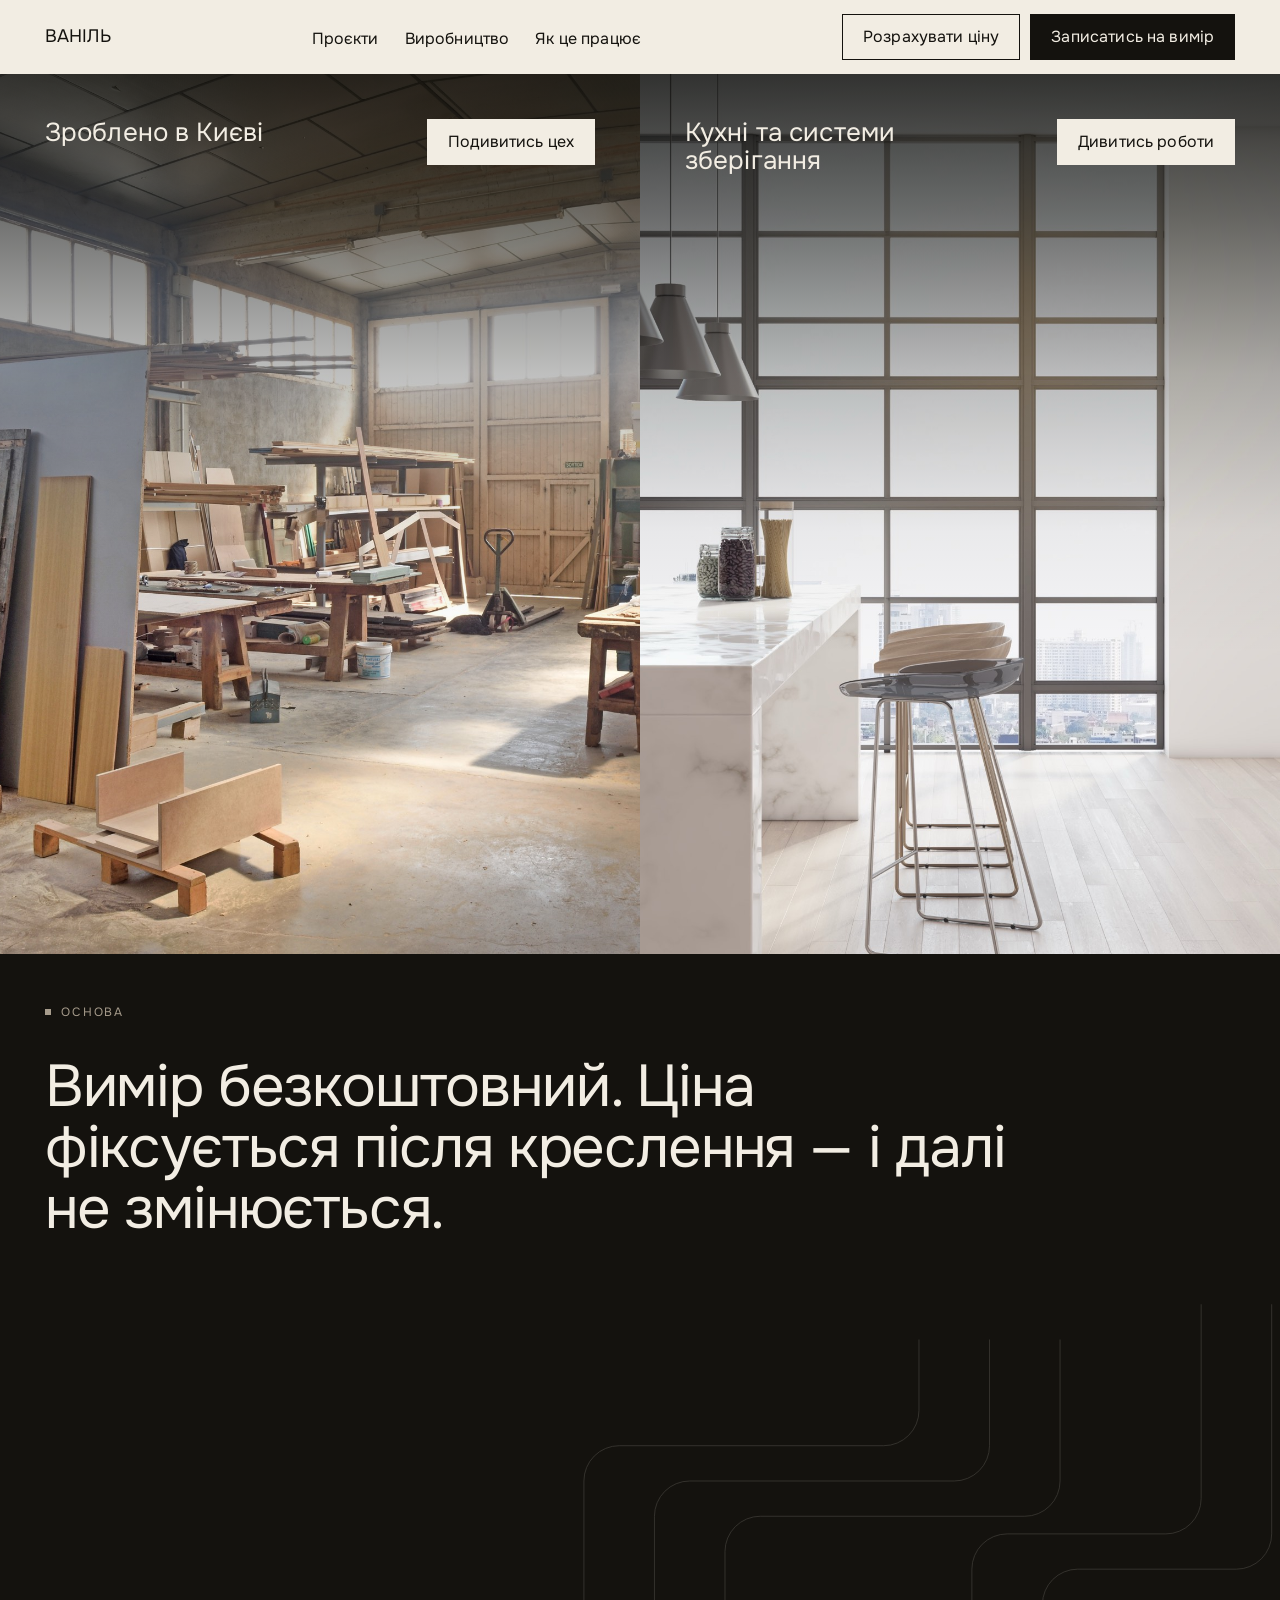
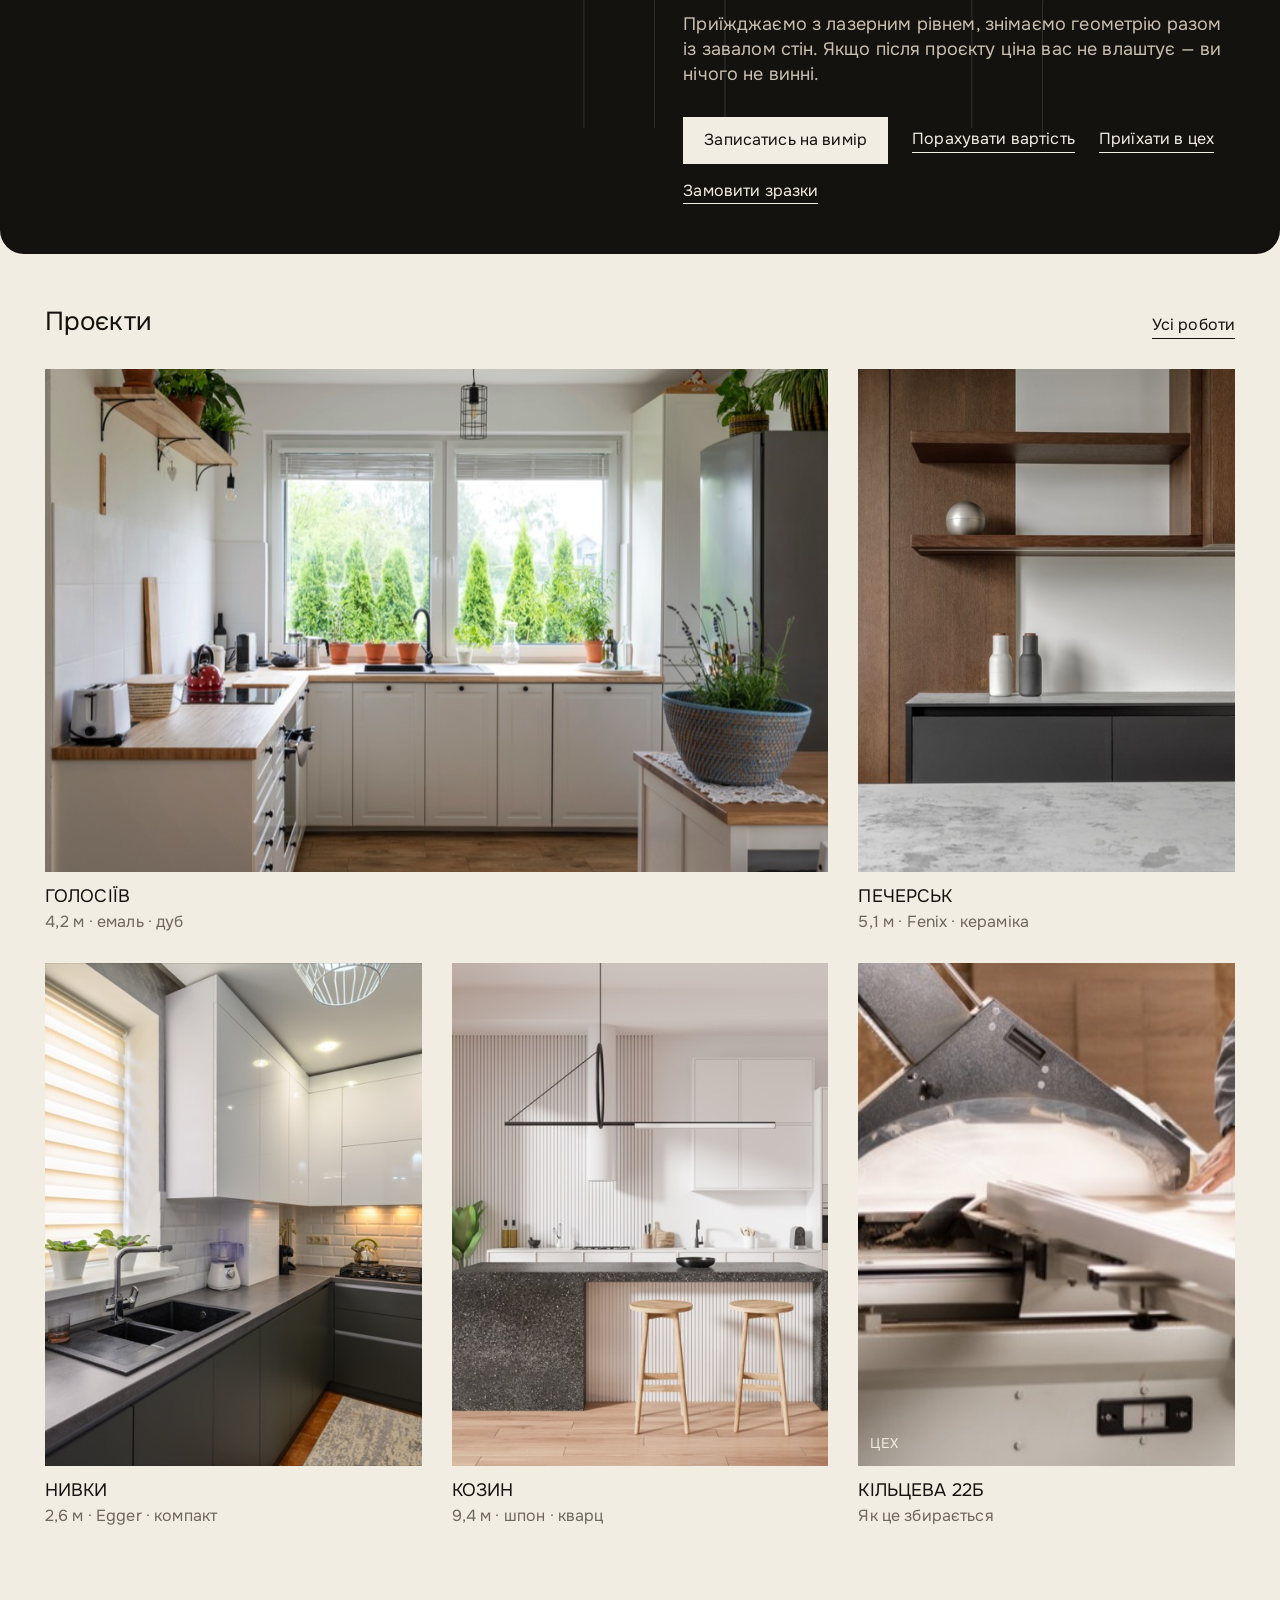
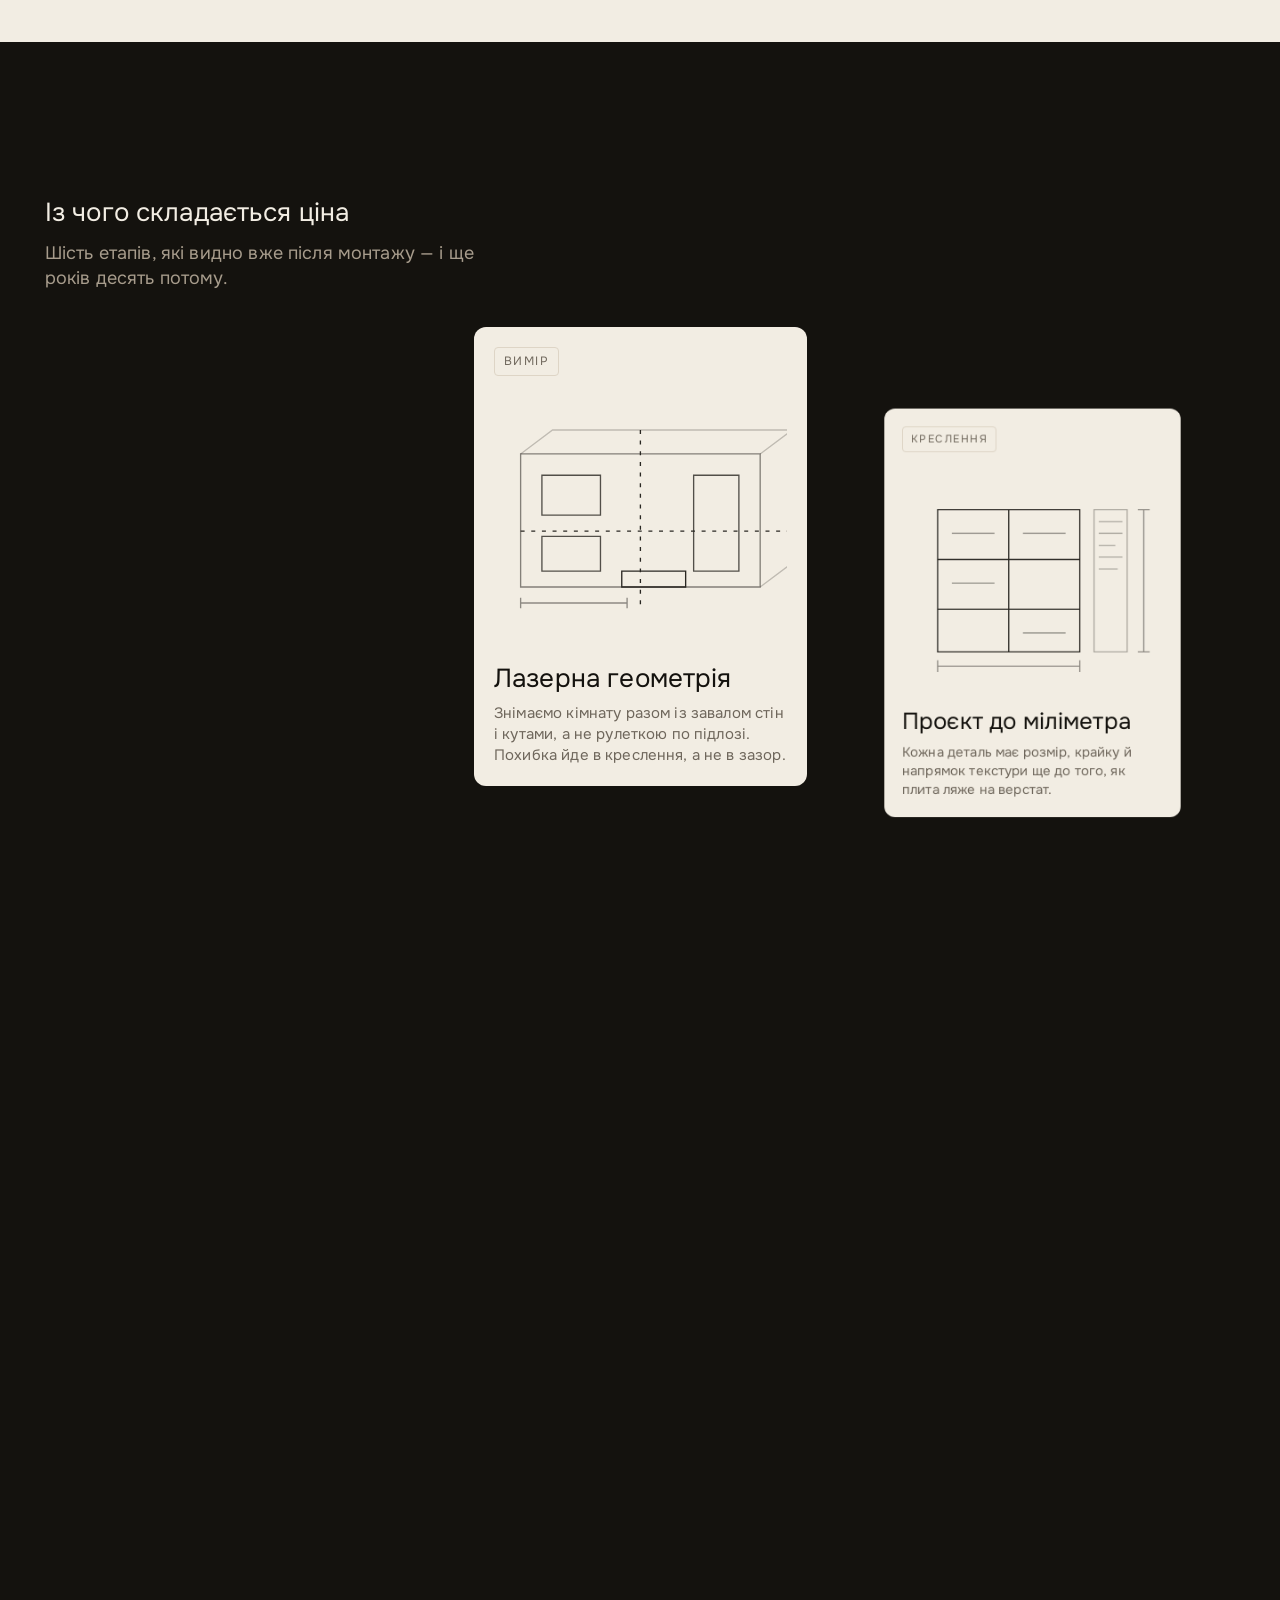
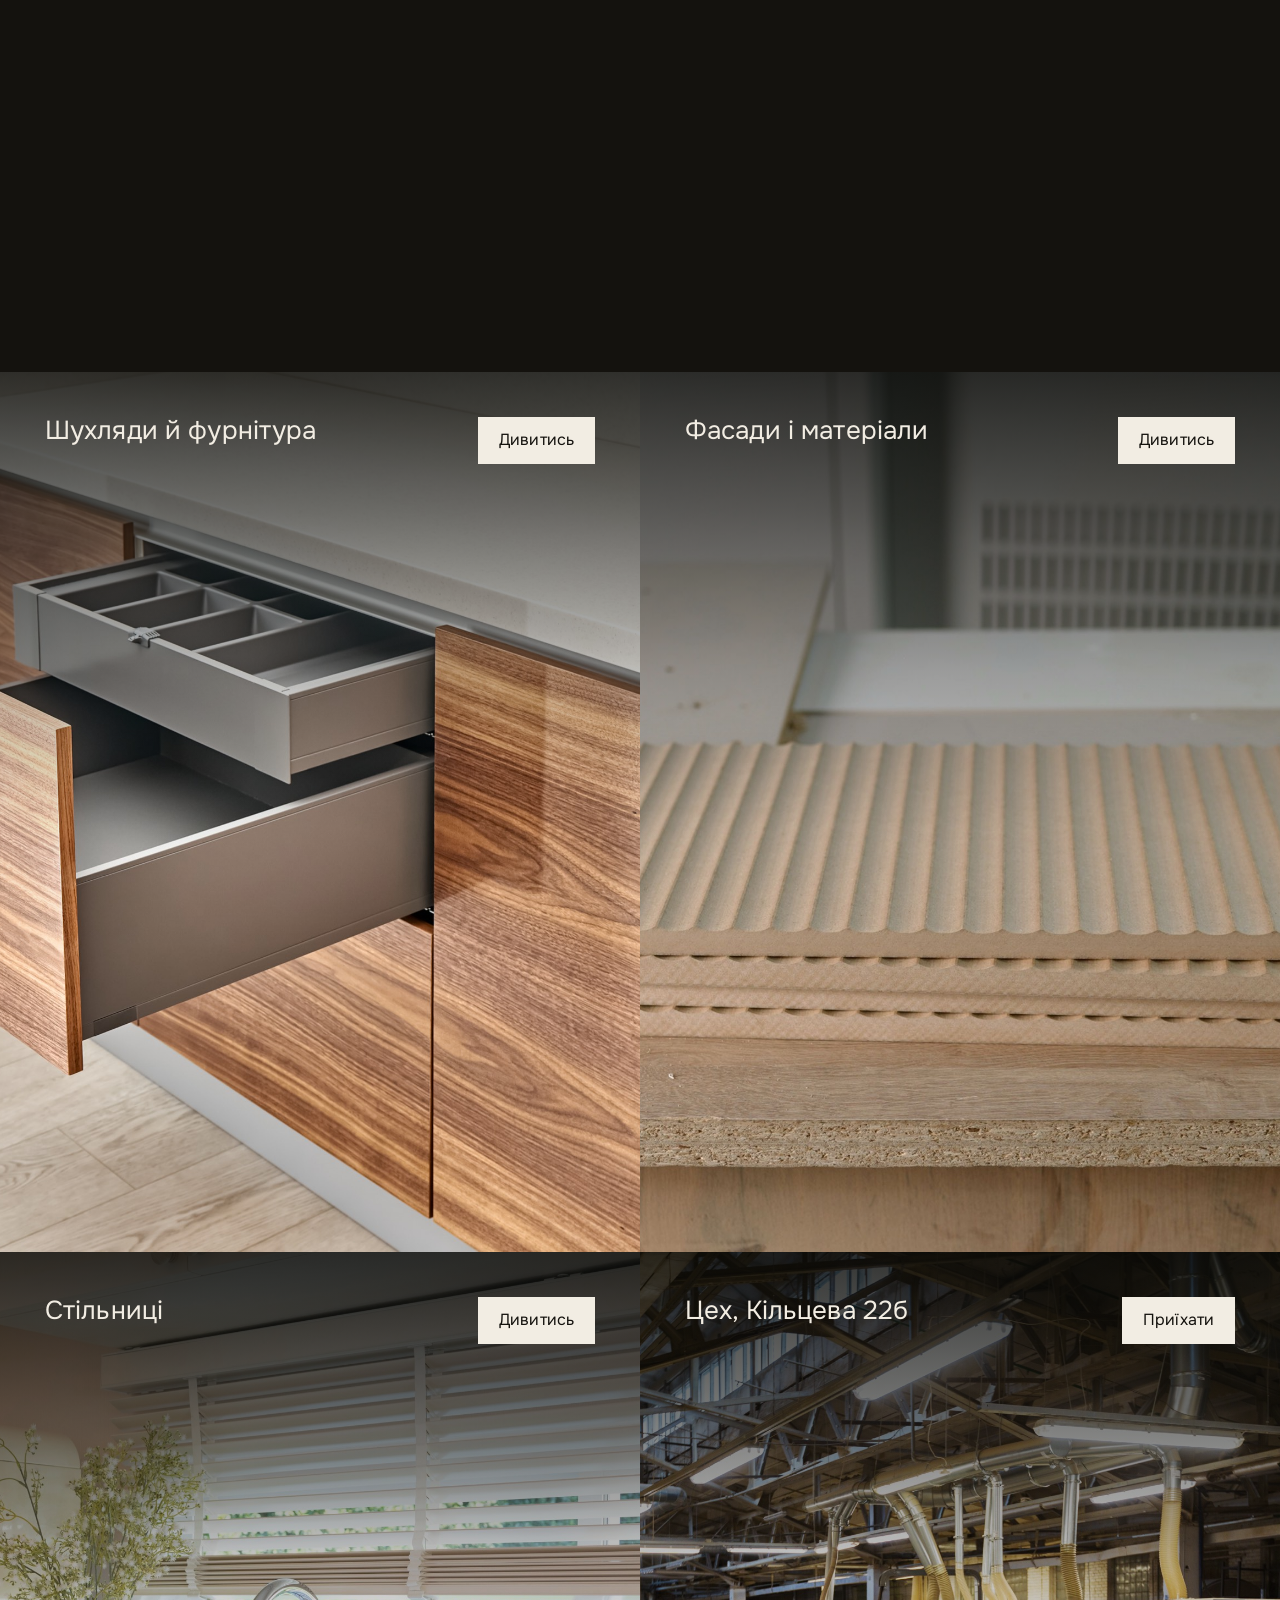
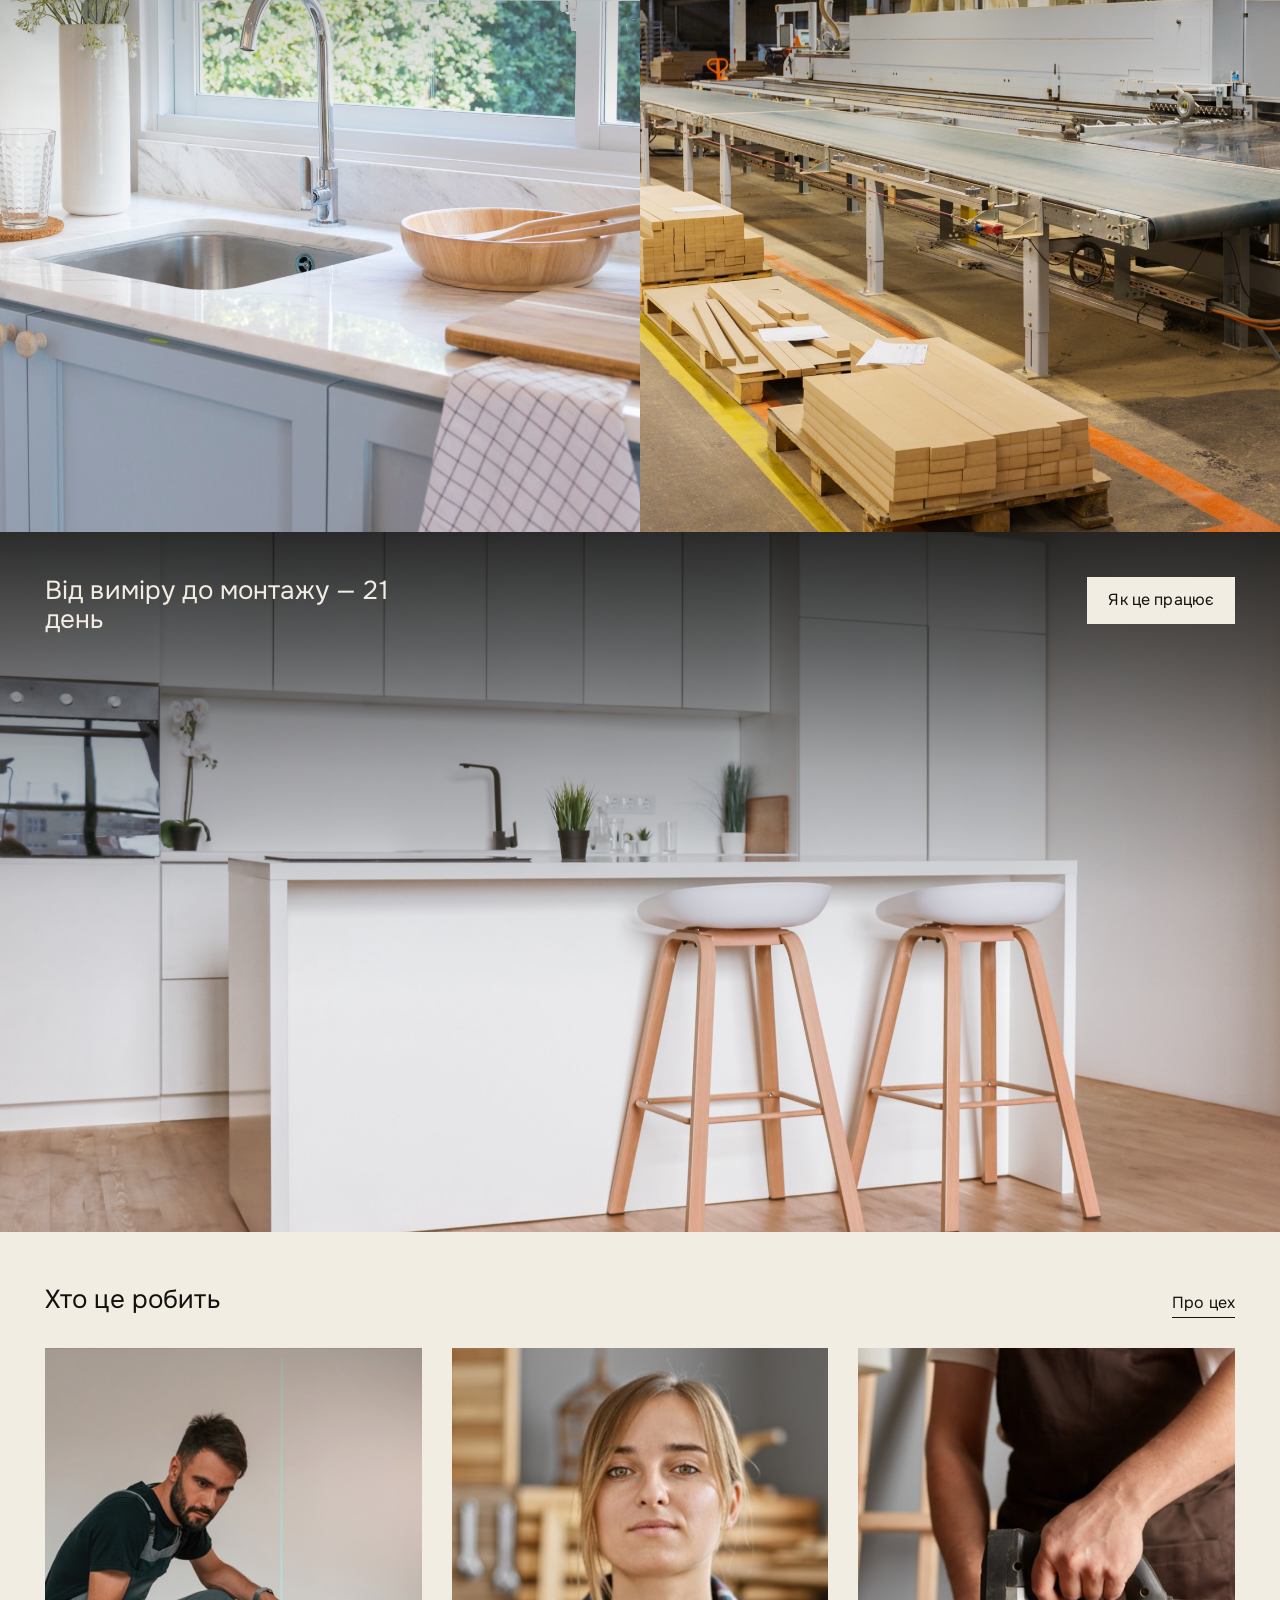
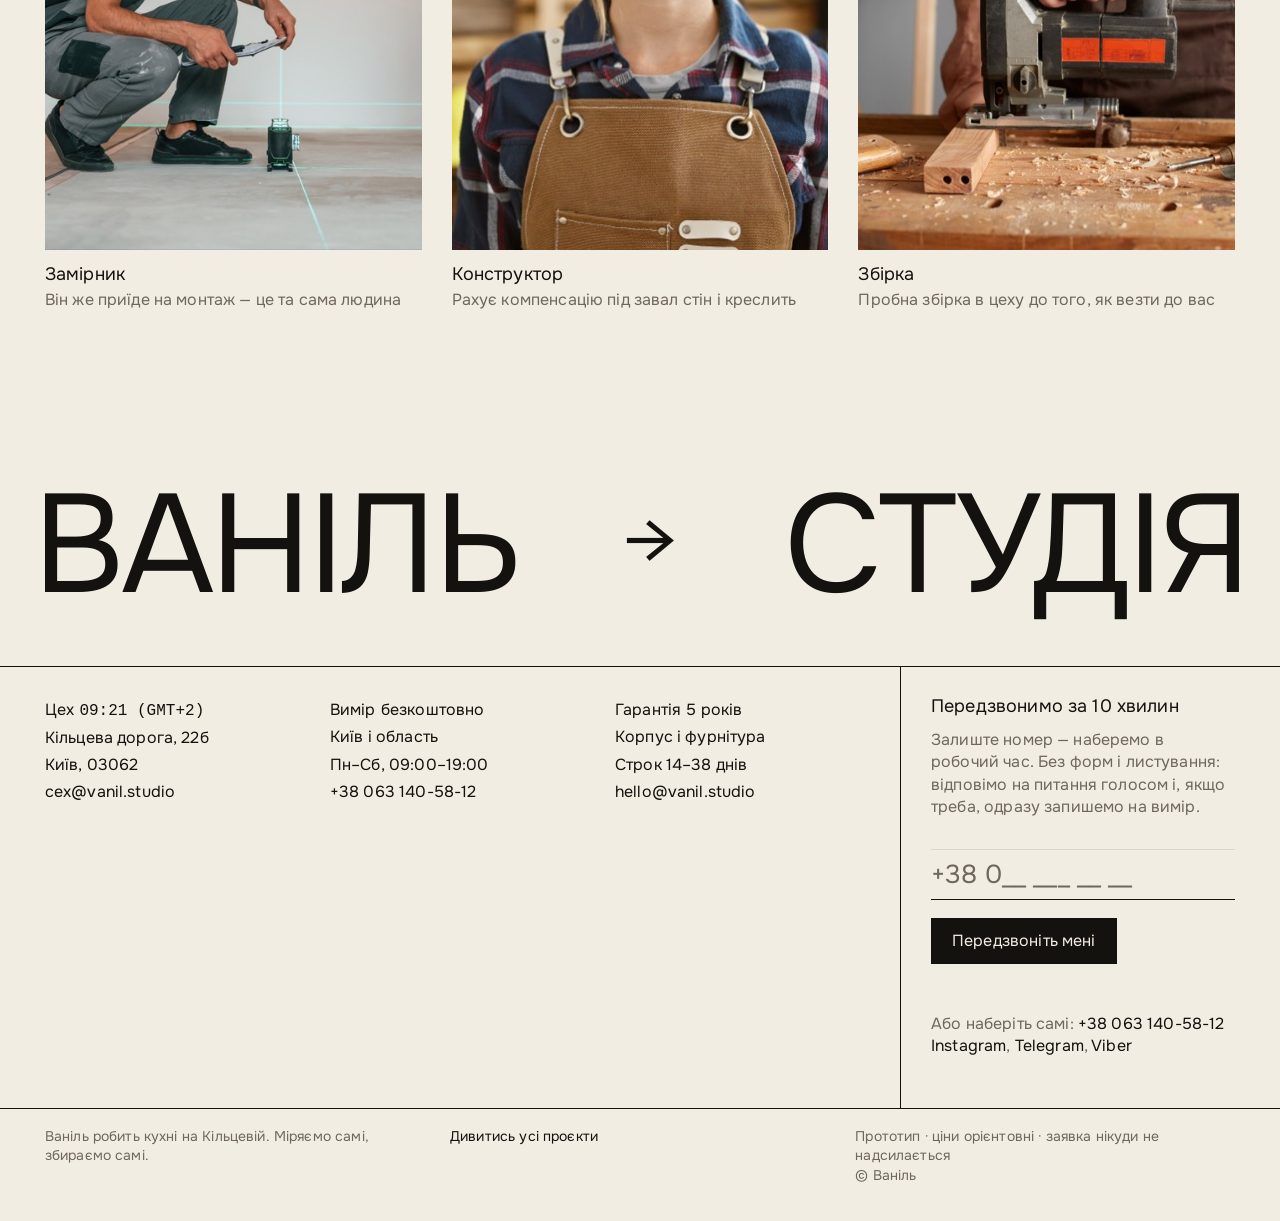
==== index.html @ 1ab494d5 "Головна: заявна секція за композицією референсу Блок «Вимір безкоштовний» перебрано з .vision на .cl" ====
<!doctype html>
<html lang="uk">
<head>
<meta charset="utf-8">
<meta name="viewport" content="width=device-width, initial-scale=1">
<title>Ваніль — кухні на замовлення, Київ</title>
<meta name="description" content="Кухні та системи зберігання на замовлення. Власне виробництво в Києві, вимір безкоштовно, від виміру до монтажу 21 день.">
<link rel="icon" href="data:image/svg+xml,%3Csvg xmlns='http://www.w3.org/2000/svg' viewBox='0 0 32 32'%3E%3Crect width='32' height='32' fill='%23000'/%3E%3Ctext x='16' y='23' font-size='20' text-anchor='middle' fill='%23fff' font-family='Helvetica,Arial'%3E%D0%92%3C/text%3E%3C/svg%3E">
<link rel="preconnect" href="https://fonts.googleapis.com">
<link rel="preconnect" href="https://fonts.gstatic.com" crossorigin>
<link rel="stylesheet" href="https://fonts.googleapis.com/css2?family=Onest:wght@400&amp;family=Manrope:wght@400&amp;display=swap">
<link rel="stylesheet" href="assets/style.css">
</head>
<body>
<a class="skip" href="#main">До основного вмісту</a>
<header class="nav">
  <a class="nav__mark" href="index.html">ВАНІЛЬ</a>
  <nav class="nav__links" aria-label="Основна навігація"><a href="kolektsii.html">Проєкти</a><a href="vyrobnytstvo.html">Виробництво</a><a href="yak-tse-pratsyuye.html">Як це працює</a></nav>
  <div class="nav__acts">
    <a class="btn" href="rozrakhunok.html">Розрахувати ціну</a>
    <a class="btn btn--primary" href="vymir.html">Записатись на вимір</a>
  </div>
  <button class="nav__burger" id="burger" type="button" aria-label="Меню"
          aria-expanded="false" aria-controls="drawer"><i></i><i></i></button>
</header>
<div class="drawer" id="drawer" aria-hidden="true">
  <a class="l" href="kolektsii.html">Проєкти</a>
  <a class="l" href="vyrobnytstvo.html">Виробництво</a>
  <a class="l" href="yak-tse-pratsyuye.html">Як це працює</a>
  <div class="acts">
    <a class="btn" href="rozrakhunok.html">Розрахувати ціну</a>
    <a class="btn" href="vymir.html">Записатись на вимір</a>
  </div>
  <p class="tel">+38 063 140-58-12<br>Пн–Сб, 09:00–19:00</p>
</div>
<main id="main">
<div class="pair">
  <a class="panel" href="vyrobnytstvo.html">
    <img src="assets/img/176500616-2400.jpg" alt="Столярна робота в цеху">
    <div class="panel__cap"><h1>Зроблено в Києві</h1><span class="btn btn--fill">Подивитись цех</span></div>
  </a>
  <a class="panel" href="kolektsii.html">
    <img src="assets/img/440718296-2400.jpg" alt="Кухня з островом і барними стільцями">
    <div class="panel__cap"><h2>Кухні та системи зберігання</h2><span class="btn btn--fill">Дивитись роботи</span></div>
  </a>
</div>

<section class="claim rv">
  <p class="claim__eye"><i aria-hidden="true"></i>Основа</p>

  <h2 class="claim__h">Вимір безкоштовний. Ціна фіксується після креслення&nbsp;— і далі не змінюється.</h2>

  <svg class="claim__art" viewBox="0 0 900 520" fill="none" stroke="currentColor"
       stroke-width="1" aria-hidden="true" focusable="false">
    <path d="M60 500V220a40 40 0 0 1 40-40h300a40 40 0 0 0 40-40V60"/>
    <path d="M140 500V260a40 40 0 0 1 40-40h300a40 40 0 0 0 40-40V60"/>
    <path d="M220 500V300a40 40 0 0 1 40-40h300a40 40 0 0 0 40-40V60"/>
    <path d="M840 20v260a40 40 0 0 1-40 40H620a40 40 0 0 0-40 40v160"/>
    <path d="M760 20v220a40 40 0 0 1-40 40H540a40 40 0 0 0-40 40v180"/>
  </svg>

  <div class="claim__foot">
    <p class="claim__body">Приїжджаємо з лазерним рівнем, знімаємо геометрію разом із завалом
       стін. Якщо після проєкту ціна вас не влаштує — ви нічого не винні.</p>
    <div class="claim__acts">
      <a class="btn btn--fill" href="vymir.html">Записатись на вимір</a>
      <a class="lnk" href="rozrakhunok.html">Порахувати вартість</a>
      <a class="lnk" href="vyrobnytstvo.html">Приїхати в цех</a>
      <a class="lnk" href="vymir.html">Замовити зразки</a>
    </div>
  </div>
</section>

<div class="shead rv"><h2>Проєкти</h2><a href="kolektsii.html">Усі роботи</a></div>
<div class="grid3 rv">
  <a class="card" href="proekt-holosiiv.html">
    <span class="ph">
      <img class="base" src="assets/img/392855306-900.jpg" alt="ГОЛОСІЇВ, кухня на замовлення" loading="lazy" decoding="async">
      <img class="alt" src="assets/img/333339402-900.jpg" alt="" aria-hidden="true" loading="lazy" decoding="async">
    </span>
    <span class="nm">ГОЛОСІЇВ</span><span class="sub">4,2 м · емаль · дуб</span>
  </a>
  <a class="card" href="proekt-pechersk.html">
    <span class="ph">
      <img class="base" src="assets/img/481835359-900.jpg" alt="ПЕЧЕРСЬК, кухня на замовлення" loading="lazy" decoding="async">
      <img class="alt" src="assets/img/206022642-900.jpg" alt="" aria-hidden="true" loading="lazy" decoding="async">
    </span>
    <span class="nm">ПЕЧЕРСЬК</span><span class="sub">5,1 м · Fenix · кераміка</span>
  </a>
  <a class="card" href="proekt-nyvky.html">
    <span class="ph">
      <img class="base" src="assets/img/423697330-900.jpg" alt="НИВКИ, кухня на замовлення" loading="lazy" decoding="async">
      <img class="alt" src="assets/img/1014741039-900.jpg" alt="" aria-hidden="true" loading="lazy" decoding="async">
    </span>
    <span class="nm">НИВКИ</span><span class="sub">2,6 м · Egger · компакт</span>
  </a>
  <a class="card" href="proekt-kozyn.html">
    <span class="ph">
      <img class="base" src="assets/img/909707882-900.jpg" alt="КОЗИН, кухня на замовлення" loading="lazy" decoding="async">
      <img class="alt" src="assets/img/410168594-900.jpg" alt="" aria-hidden="true" loading="lazy" decoding="async">
    </span>
    <span class="nm">КОЗИН</span><span class="sub">9,4 м · шпон · кварц</span>
  </a>
  <a class="card" href="vyrobnytstvo.html">
    <span class="ph">
      <img class="base" src="assets/img/569066781-900.jpg" alt="Розкрій на форматно-розкрійному верстаті" loading="lazy" decoding="async">
      <img class="alt" src="assets/img/326808056-900.jpg" alt="" aria-hidden="true" loading="lazy" decoding="async">
      <span class="tag">Цех</span>
    </span>
    <span class="nm">КІЛЬЦЕВА 22Б</span><span class="sub">Як це збирається</span>
  </a>
</div>

<section class="rail" id="rail" aria-labelledby="railh">
  <div class="rail__stage">
    <div class="rail__head">
      <h2 id="railh">Із чого складається ціна</h2>
      <p>Шість етапів, які видно вже після монтажу — і ще років десять потому.</p>
    </div>

    <div class="rail__track" id="railTrack">

      <div class="rcard" style="--dy:0">
        <span class="rcard__top"><span class="rcard__tag">Вимір</span></span>
        <span class="rcard__vis" aria-hidden="true">
          <svg viewBox="0 0 220 160" fill="none" stroke="currentColor" stroke-width="1" vector-effect="non-scaling-stroke">
            <path d="M20 30h180v100H20z" opacity=".55"/>
            <path d="M20 30 44 12h180l-24 18M200 30l24-18v100l-24 18" opacity=".25"/>
            <path d="M110 12v136M20 88h204" stroke-dasharray="3 5"/>
            <path d="M36 46h44v30H36zM36 92h44v26H36zM150 46h34v72h-34z" opacity=".8"/>
            <path d="M96 118h48v12H96z"/>
            <path d="M20 142h80m-80-4v8m80-8v8" opacity=".5"/>
          </svg>
        </span>
        <span class="rcard__body">
          <b>Лазерна геометрія</b>
          <span>Знімаємо кімнату разом із завалом стін і кутами, а не рулеткою по підлозі. Похибка йде в креслення, а не в зазор.</span>
        </span>
      </div>

      <div class="rcard" style="--dy:1">
        <span class="rcard__top"><span class="rcard__tag">Креслення</span></span>
        <span class="rcard__vis" aria-hidden="true">
          <svg viewBox="0 0 220 160" fill="none" stroke="currentColor" stroke-width="1" vector-effect="non-scaling-stroke">
            <path d="M30 20h120v120H30z"/>
            <path d="M30 62h120M30 104h120M90 20v120"/>
            <path d="M42 40h36M42 82h36M102 40h36M102 124h36" opacity=".45"/>
            <path d="M162 20h28v120h-28z" opacity=".35"/>
            <path d="M166 30h20M166 40h20M166 50h14M166 60h20M166 70h16" opacity=".35"/>
            <path d="M30 152h120m-120-5v10m120-10v10" opacity=".5"/>
            <path d="M204 20v120m-5-120h10m-10 120h10" opacity=".5"/>
          </svg>
        </span>
        <span class="rcard__body">
          <b>Проєкт до міліметра</b>
          <span>Кожна деталь має розмір, крайку й напрямок текстури ще до того, як плита ляже на верстат.</span>
        </span>
      </div>

      <div class="rcard" style="--dy:2">
        <span class="rcard__top"><span class="rcard__tag">Розкрій</span></span>
        <span class="rcard__vis" aria-hidden="true">
          <svg viewBox="0 0 220 160" fill="none" stroke="currentColor" stroke-width="1" vector-effect="non-scaling-stroke">
            <path d="M16 16h188v128H16z"/>
            <path d="M16 76h188"/>
            <path d="M28 26h64v40H28zM100 26h44v40h-44zM152 26h44v40h-44z" opacity=".7"/>
            <path d="M28 86h44v48H28zM80 86h30v48H80zM118 86h78v22h-78zM118 116h78v18h-78z" opacity=".7"/>
            <path d="M110 6v148" stroke-dasharray="2 4" opacity=".9"/>
            <circle cx="110" cy="76" r="5"/>
          </svg>
        </span>
        <span class="rcard__body">
          <b>0,2 мм на деталь</b>
          <span>Форматно-розкрійний із підрізною пилкою. Тому фасади сходяться в лінію, а не «майже в лінію».</span>
        </span>
      </div>

      <div class="rcard" style="--dy:1.4">
        <span class="rcard__top"><span class="rcard__tag">Фасади</span></span>
        <span class="rcard__vis" aria-hidden="true">
          <svg viewBox="0 0 220 160" fill="none" stroke="currentColor" stroke-width="1" vector-effect="non-scaling-stroke">
            <path d="M40 40h140v80H40z" opacity=".5"/>
            <path d="M40 44h140M40 48h140M40 52h140M40 56h140M40 60h140M40 64h140" opacity=".9"/>
            <path d="M40 96h140M40 100h140M40 104h140M40 108h140M40 112h140M40 116h140" opacity=".9"/>
            <path d="M40 68h140v24H40z" opacity=".35"/>
            <path d="M24 40v80m-5-80h10m-10 80h10" opacity=".5"/>
            <path d="M196 40h12M196 120h12" opacity=".5"/>
          </svg>
        </span>
        <span class="rcard__body">
          <b>12 шарів емалі</b>
          <span>Ґрунт, шліфування, емаль, знову шліфування. Поверхня не жовтіє й не збирає кожен відбиток.</span>
        </span>
      </div>

      <div class="rcard" style="--dy:.4">
        <span class="rcard__top"><span class="rcard__tag">Фурнітура</span></span>
        <span class="rcard__vis" aria-hidden="true">
          <svg viewBox="0 0 220 160" fill="none" stroke="currentColor" stroke-width="1" vector-effect="non-scaling-stroke">
            <path d="M20 24h180v112H20z" opacity=".4"/>
            <path d="M36 44h150v30H36zM36 86h120v30H36z"/>
            <path d="M36 56h150M36 98h120" stroke-dasharray="3 4" opacity=".5"/>
            <circle cx="94" cy="59" r="4"/><circle cx="82" cy="101" r="4"/>
            <path d="M186 74v12h-30M156 116v10" opacity=".5"/>
            <path d="M200 44l14 15-14 15" opacity=".7"/>
          </svg>
        </span>
        <span class="rcard__body">
          <b>Механіка на 5 років</b>
          <span>Blum і Hettich із доводчиками. Шухляда, яку смикають сорок разів на день, має мовчати.</span>
        </span>
      </div>

      <div class="rcard" style="--dy:1.1">
        <span class="rcard__top"><span class="rcard__tag">Монтаж</span></span>
        <span class="rcard__vis" aria-hidden="true">
          <svg viewBox="0 0 220 160" fill="none" stroke="currentColor" stroke-width="1" vector-effect="non-scaling-stroke">
            <path d="M16 132h188"/>
            <path d="M28 60h48v72H28zM84 60h40v72H84zM132 60h56v72h-56z"/>
            <path d="M28 84h160" opacity=".5"/>
            <path d="M28 24h160v22H28z" opacity=".7"/>
            <path d="M48 96h8M104 96h8M156 96h8"/>
            <path d="M104 46v14" opacity=".4"/>
            <path d="M196 24v108m-5-108h10m-10 108h10" opacity=".5"/>
          </svg>
        </span>
        <span class="rcard__body">
          <b>21 день і один у вас</b>
          <span>Приїжджає бригада, яка це саме й зібрала в цеху. Не «партнери», не субпідряд, не сюрпризи.</span>
        </span>
      </div>

    </div>
  </div>
</section>

<div class="pair">
  <a class="panel" href="proekt-holosiiv.html">
    <img src="assets/img/482768426-2400.jpg" alt="Шухляди й фурнітура" loading="lazy" decoding="async">
    <div class="panel__cap"><h2>Шухляди й фурнітура</h2><span class="btn btn--fill">Дивитись</span></div>
  </a>
  <a class="panel" href="kolektsii.html">
    <img src="assets/img/1881669632-2400.jpg" alt="Фасади зі шпону дуба" loading="lazy" decoding="async">
    <div class="panel__cap"><h2>Фасади і матеріали</h2><span class="btn btn--fill">Дивитись</span></div>
  </a>
</div>

<div class="pair">
  <a class="panel" href="proekt-obolon.html">
    <img src="assets/img/431278002-2400.jpg" alt="Кварцова стільниця з інтегрованою мийкою" loading="lazy" decoding="async">
    <div class="panel__cap"><h2>Стільниці</h2><span class="btn btn--fill">Дивитись</span></div>
  </a>
  <a class="panel" href="vyrobnytstvo.html">
    <img src="assets/img/204488526-2400.jpg" alt="Виробничий цех на Кільцевій" loading="lazy" decoding="async">
    <div class="panel__cap"><h2>Цех, Кільцева 22б</h2><span class="btn btn--fill">Приїхати</span></div>
  </a>
</div>

<a class="panel panel--full" href="yak-tse-pratsyuye.html">
  <img src="assets/img/477327388-2400.jpg" alt="Готова кухня-вітальня після монтажу" loading="lazy" decoding="async">
  <div class="panel__cap"><h2>Від виміру до монтажу — 21 день</h2><span class="btn btn--fill">Як це працює</span></div>
</a>

<div class="shead rv"><h2>Хто це робить</h2><a href="vyrobnytstvo.html">Про цех</a></div>
<div class="crew rv">
  <figure><span class="ph"><img src="assets/img/588330283-900.jpg" alt="Замірник знімає геометрію лазерним рівнем" loading="lazy" decoding="async"></span>
    <figcaption>Замірник<span>Він же приїде на монтаж — це та сама людина</span></figcaption></figure>
  <figure><span class="ph"><img src="assets/img/681018192-900.jpg" alt="Конструкторка студії" loading="lazy" decoding="async"></span>
    <figcaption>Конструктор<span>Рахує компенсацію під завал стін і креслить</span></figcaption></figure>
  <figure><span class="ph"><img src="assets/img/569441280-900.jpg" alt="Збірка в цеху" loading="lazy" decoding="async"></span>
    <figcaption>Збірка<span>Пробна збірка в цеху до того, як везти до вас</span></figcaption></figure>
</div>
</main>
<footer class="foot">
  <a class="foot__mark" href="index.html" aria-label="Ваніль Студія — на головну">
    <span>ВАНІЛЬ</span>
    <span class="foot__arw" aria-hidden="true">&#8594;</span>
    <span>СТУДІЯ</span>
  </a>

  <div class="foot__main">
    <div class="foot__info">
      <div>
        <p class="foot__line"><span class="bar">Цех</span> <span class="bar mono" id="clock">--:-- (GMT+3)</span></p>
        <p class="foot__line"><span class="bar">Кільцева дорога, 22б</span></p>
        <p class="foot__line"><span class="bar">Київ, 03062</span></p>
        <p class="foot__line"><span class="bar"><a href="mailto:cex@vanil.studio">cex@vanil.studio</a></span></p>
      </div>
      <div>
        <p class="foot__line"><span class="bar">Вимір</span> <span class="bar">безкоштовно</span></p>
        <p class="foot__line"><span class="bar">Київ і область</span></p>
        <p class="foot__line"><span class="bar">Пн–Сб, 09:00–19:00</span></p>
        <p class="foot__line"><span class="bar"><a href="tel:+380631405812">+38 063 140-58-12</a></span></p>
      </div>
      <div>
        <p class="foot__line"><span class="bar">Гарантія</span> <span class="bar">5 років</span></p>
        <p class="foot__line"><span class="bar">Корпус і фурнітура</span></p>
        <p class="foot__line"><span class="bar">Строк 14–38 днів</span></p>
        <p class="foot__line"><span class="bar"><a href="mailto:hello@vanil.studio">hello@vanil.studio</a></span></p>
      </div>
    </div>

    <div class="foot__mail">
      <h2>Передзвонимо за 10 хвилин</h2>
      <p class="foot__hint">Залиште номер — наберемо в робочий час. Без форм і листування:
         відповімо на питання голосом і, якщо треба, одразу запишемо на вимір.</p>
      <form id="cb">
        <input type="tel" id="cbtel" inputmode="tel" autocomplete="tel"
               placeholder="+38 0__ ___ __ __" aria-label="Ваш телефон">
        <button class="btn btn--primary" type="submit">Передзвоніть мені</button>
        <p class="fnote" id="cbnote" role="status" aria-live="polite"></p>
      </form>
      <div class="foot__soc">
        <p>Або наберіть самі: <a href="tel:+380631405812">+38 063 140-58-12</a></p>
        <p><a href="vymir.html">Instagram</a>, <a href="vymir.html">Telegram</a>, <a href="vymir.html">Viber</a></p>
      </div>
    </div>
  </div>

  <div class="foot__bot">
    <p>Ваніль робить кухні на Кільцевій. Міряємо самі, збираємо самі.</p>
    <p><a href="kolektsii.html">Дивитись усі проєкти</a></p>
    <p>Прототип · ціни орієнтовні · заявка нікуди не надсилається<br>© Ваніль</p>
  </div>
</footer>
<script src="assets/app.js" defer></script>
</body>
</html>
---- assets/style.css ----
/* =====================================================================
   Ваніль — єдиний стилевий файл для всіх сторінок.
   Система знята з reformcph.com виміром DOM при 1280px:
   гутер 92px (7.2vw) · панелі 100vh · інсет підпису 30px
   вертикальні відступи 115.2 / 153.6 / 49.92 / 35 / 30 / 15 px
   сітка: gap 30px, кадр 3:4 · тип: одна гарнітура, вага 400,
   14/16/18/26px, ls .15px · radius 0
   Основа НЕ біла: ваніль #F2EDE3 + теплий чорний. Колір також дає фотографія.
   Calibre → Onest (кирилиця, близька геометрія)
   ===================================================================== */
:root{
  /* --w лишається назвою «основи», але основа тепер ванільна, не біла */
  --w:#F2EDE3; --k:#14120E; --grey:#6F675C; --hair:#DED5C6;
  --tint:#E7DFD0;               /* ховер по світлому */
  /* одна відстань від краю на весь сайт — секції й футер по одній лінії */
  --g:clamp(20px,3.5vw,50px);
  --s-xs:15px; --s-sm:30px; --s-md:35px; --s-lg:50px; --s-xl:115px; --s-2xl:154px;
  --nav:74px;
  --ph:#DCD3C4;                 /* тло під фото, поки воно вантажиться */
}
*{box-sizing:border-box}
html{scroll-behavior:smooth}
body{
  margin:0;background:var(--w);color:var(--k);
  font-family:Onest,Manrope,"Helvetica Neue",Helvetica,Arial,sans-serif;
  font-size:18px;line-height:1.4;font-weight:400;letter-spacing:.15px;
  -webkit-font-smoothing:antialiased;
}
body.lock{overflow:hidden}
a{color:inherit;text-decoration:none}
p{margin:0}
h1,h2,h3{font-size:26px;line-height:1.1;font-weight:400;letter-spacing:.15px;margin:0}
.sm{font-size:16px;line-height:1.4}
.grey{color:var(--grey)}
img,video{display:block}
.skip{position:absolute;left:-9999px;top:0;background:var(--k);color:var(--w);padding:10px 16px;z-index:99}
.skip:focus{left:8px;top:8px}
a:focus-visible,button:focus-visible,input:focus-visible,select:focus-visible,.card:focus-visible{outline:2px solid currentColor;outline-offset:3px}
.vh{position:absolute;width:1px;height:1px;overflow:hidden;clip:rect(0 0 0 0);white-space:nowrap}

/* ---------- цифри: головний носій бренду ---------- */
/* Метри, дні, міліметри й роки набираються великим кеглем і табличними
   цифрами — це те, чим студія відрізняється, а не мудборд. */
.num{
  display:block;font-weight:400;                 /* <b> інакше дає штучний жирний */
  font-size:clamp(68px,9.5vw,152px);line-height:.82;
  letter-spacing:-.02em;font-variant-numeric:tabular-nums;
}
/* Статичні цифри не треба вирівнювати між собою по вертикалі, а табличний слот
   центрує «1» і відсуває число від підпису. Тут пропорційні. */
.figures .num{font-variant-numeric:proportional-nums}
.num--sm{font-size:clamp(30px,3.4vw,46px);line-height:.9}
.mono{font-family:ui-monospace,SFMono-Regular,Menlo,Consolas,monospace;font-size:.9em;letter-spacing:0}

/* смуга цифр — контраст масштабу, без розділювальної лінії */
/* колонки по ширині вмісту, вільне місце розкладене порівну:
   перша притиснута до лівого поля, остання — до правого, проміжки однакові */
.figures{display:grid;grid-template-columns:repeat(4,max-content);
         justify-content:space-between;gap:var(--s-sm);
         padding:var(--s-2xl) var(--g)}
.figures div{display:flex;flex-direction:column;gap:18px}
.figures span{font-size:14px;line-height:1.35;color:var(--grey);max-width:20ch}
@media (max-width:900px){
  .figures{grid-template-columns:repeat(2,max-content);row-gap:var(--s-lg);
           padding:var(--s-xl) var(--g)}
}
@media (max-width:520px){
  .figures{grid-template-columns:1fr;justify-content:stretch}
}

/* ---------- кнопки: 16px / 11px 20px / рамка 1px (як у референсі) ---------- */
.btn{
  display:inline-block;font-family:inherit;font-size:16px;line-height:1.4;font-weight:400;
  letter-spacing:.15px;padding:11px 20px;border:1px solid var(--k);
  background:transparent;color:var(--k);border-radius:0;cursor:pointer;white-space:nowrap;
  transition:background .18s ease,color .18s ease,border-color .18s ease,opacity .18s ease;
}
.btn:hover{background:var(--k);color:var(--w)}
.btn--fill{background:var(--w);color:var(--k);border-color:var(--w)}
.btn--primary{background:var(--k);color:var(--w)}
.btn--primary:hover{background:transparent;color:var(--k);border-color:var(--k)}
.lnk{font-size:16px;border-bottom:1px solid var(--k);padding-bottom:1px}
.lnk:hover{color:var(--grey);border-bottom-color:var(--grey)}
.btn--fill:hover{background:transparent;color:var(--w);border-color:var(--w)}
.btn[disabled]{opacity:.4;pointer-events:none}

/* ---------- поява при скролі ---------- */
/* поява працює ТІЛЬКИ якщо JS підтвердив підтримку — інакше контент видимий завжди */
.js-rv .rv{opacity:0;transform:translateY(16px);transition:opacity .7s ease,transform .7s ease}
.js-rv .rv.in{opacity:1;transform:none}
@media (prefers-reduced-motion:reduce){
  html{scroll-behavior:auto}
  *{transition:none!important;animation:none!important}
  .rv{opacity:1;transform:none}
}

/* ---------- nav ---------- */
.nav{position:sticky;top:0;z-index:60;background:var(--w);height:var(--nav);display:flex;align-items:center;gap:10px;padding:0 var(--g)}
.nav__mark{font-size:18px;letter-spacing:.15px}
.nav__links{display:flex;gap:26px;margin:0 auto}
.nav__links a{font-size:16px;padding:11px 0 6px;border-bottom:1px solid transparent}
.nav__links a:hover,.nav__links a[aria-current]{border-bottom-color:var(--k)}
.nav__acts{display:flex;gap:10px}
.nav__burger{
  display:none;width:44px;height:44px;padding:0;border:1px solid var(--k);background:transparent;
  cursor:pointer;position:relative;flex:0 0 auto;
}
.nav__burger i{
  position:absolute;left:12px;right:12px;height:1px;background:var(--k);
  transition:transform .2s ease,opacity .2s ease;
}
.nav__burger i:nth-child(1){top:17px}
.nav__burger i:nth-child(2){bottom:17px}
.nav__burger[aria-expanded="true"] i:nth-child(1){transform:translateY(4px) rotate(45deg)}
.nav__burger[aria-expanded="true"] i:nth-child(2){transform:translateY(-4px) rotate(-45deg)}
@media (max-width:1180px){
  .nav__links{display:none}
  .nav__mark{margin-right:auto}
  .nav__burger{display:block}
}
@media (max-width:680px){
  /* головна дія лишається видимою в шапці — ховати обидві кнопки
     означало ховати єдину конверсію за бургер */
  .nav__acts .btn:first-child{display:none}
  .nav__acts .btn{font-size:14px;padding:8px 12px}
}

/* ---------- мобільне меню ---------- */
.drawer{
  position:fixed;left:0;right:0;top:var(--nav);bottom:0;z-index:55;background:var(--w);
  padding:var(--s-sm) var(--g) var(--s-lg);overflow-y:auto;
  display:flex;flex-direction:column;gap:var(--s-xs);
  opacity:0;visibility:hidden;transform:translateY(-10px);
  transition:opacity .2s ease,transform .2s ease,visibility .2s;
}
.drawer.open{opacity:1;visibility:visible;transform:none}
.drawer a.l{font-size:26px;line-height:1.1;padding:10px 0;border-bottom:1px solid var(--hair)}
.drawer a.l[aria-current]{color:var(--grey)}
.drawer .acts{display:flex;flex-direction:column;gap:12px;margin-top:var(--s-sm)}
.drawer .acts .btn{text-align:center}
.drawer .tel{margin-top:auto;padding-top:var(--s-sm);font-size:16px;color:var(--grey)}
@media (min-width:1181px){.drawer{display:none}}

/* ---------- панелі на весь екран ---------- */
.pair{display:grid;grid-template-columns:1fr 1fr}
.panel{position:relative;height:min(100vh,880px);overflow:hidden;background:var(--ph);display:block}
.panel>img{position:absolute;inset:0;width:100%;height:100%;object-fit:cover}
/* скрим — гарантує читабельність білого тексту на будь-якому фото */
.panel::after{
  content:"";position:absolute;inset:0;pointer-events:none;
  background:linear-gradient(180deg,rgba(8,9,7,.82) 0%,rgba(8,9,7,.58) 16%,rgba(8,9,7,.26) 34%,rgba(8,9,7,.05) 52%,rgba(8,9,7,0) 66%);
}
.panel__cap{position:absolute;z-index:2;top:var(--g);left:var(--g);right:var(--g);display:flex;align-items:flex-start;justify-content:space-between;gap:20px}
.panel__cap h1,.panel__cap h2{color:var(--w);max-width:16ch}
.panel--full{height:min(78vh,700px)}
.panel--full .panel__cap h1,.panel--full .panel__cap h2{max-width:24ch}
@media (max-width:900px){
  .pair{grid-template-columns:1fr}
  .panel{height:min(74vh,640px)}
  .panel--full{height:min(62vh,520px)}
  .panel__cap h1,.panel__cap h2{max-width:10ch}
}
@media (max-width:560px){
  .panel__cap{flex-direction:column;align-items:flex-start;gap:14px}
  .panel__cap h1,.panel__cap h2{max-width:14ch}
}

/* ---------- біла секція з рядом CTA ---------- */
/* ---------- заявна секція (композиція з референсу) -----------------------
   Суцільне темне поле на весь екран: надрядок і великий заголовок угорі
   ліворуч, порожня середина з лінійною графікою, текст і дії — унизу
   праворуч. Кути знизу скруглені, як у рефі. */
.claim{
  position:relative;overflow:hidden;isolation:isolate;
  background:var(--k);color:var(--w);
  min-height:min(100vh,940px);
  display:grid;grid-template-rows:auto 1fr auto;
  padding:var(--s-lg) var(--g) var(--s-lg);
  border-radius:0 0 24px 24px;
}
.claim__eye{display:flex;align-items:center;gap:10px;
            font-size:12px;letter-spacing:.16em;text-transform:uppercase;color:#A79C8C}
.claim__eye i{width:6px;height:6px;background:currentColor;flex:none}

/* міра під це конкретне речення: 26ch кладуть його в три рядки, а не в шість */
.claim__h{color:var(--w);max-width:26ch;margin-top:var(--s-md);
          font-size:clamp(32px,4.6vw,66px);line-height:1.04;letter-spacing:-.02em}

/* Графіка живе під текстом і не ловить кліки; вона фон, а не ілюстрація. */
.claim__art{position:absolute;z-index:-1;right:calc(var(--g) * -1);bottom:12%;
            width:min(62%,900px);height:auto;color:var(--w);opacity:.16;
            stroke-linecap:round;stroke-linejoin:round}

.claim__foot{justify-self:end;max-width:46ch;display:flex;flex-direction:column;
             gap:var(--s-sm);align-items:flex-start}
.claim__body{font-size:18px;line-height:1.4;color:#C9BFB0}
.claim__acts{display:flex;flex-wrap:wrap;align-items:center;gap:16px 24px}
/* на темному підкреслення й ховер кнопки беруть колір тексту, а не --k */
.claim .lnk{border-bottom-color:currentColor}
.claim .btn--fill:hover{background:transparent;color:var(--w);border-color:var(--w)}

@media (max-width:900px){
  .claim{min-height:0;padding:var(--s-lg) var(--g) var(--s-xl);row-gap:var(--s-xl)}
  .claim__foot{justify-self:start;max-width:52ch}
  .claim__art{width:min(90%,620px);bottom:auto;top:38%;opacity:.12}
}
@media (max-width:680px){
  .claim{row-gap:var(--s-lg)}
  .claim__acts{flex-direction:column;align-items:flex-start;gap:14px}
}

.vision{padding:var(--s-xl) var(--g)}
.vision h2{max-width:30ch;margin-bottom:18px}
.vision__lead{max-width:52ch;color:var(--grey);margin-bottom:var(--s-md)}
.vision__row{display:flex;flex-wrap:wrap;align-items:center;gap:18px 26px}
@media (max-width:680px){
  .vision{padding:var(--s-lg) var(--g)}
  .vision__row{flex-direction:column;align-items:flex-start;gap:14px}
}

/* ---------- заголовок секції ---------- */
.shead{display:flex;align-items:baseline;justify-content:space-between;gap:20px;padding:var(--s-lg) var(--g) var(--s-sm)}
.shead a{font-size:16px;border-bottom:1px solid var(--k);padding:10px 0 2px}
.shead a:hover{color:var(--grey);border-bottom-color:var(--grey)}

/* ---------- сітки карток ---------- */
.grid2{display:grid;grid-template-columns:repeat(2,1fr);gap:var(--s-sm);padding:0 var(--g) var(--s-xl)}
.card{display:block}
.card .ph,.card .nm,.card .sub{display:block}
.card .ph{position:relative;aspect-ratio:3/4;overflow:hidden;background:var(--ph)}
.card .ph--43{aspect-ratio:4/3}
.card .ph img,.card .ph video{position:absolute;inset:0;width:100%;height:100%;object-fit:cover}
/* друге фото проявляється при наведенні — як у референсі */
.card .ph img{transition:opacity .5s ease,transform .8s ease}
.card .ph img.alt{opacity:0}
.card:hover .ph img.base,.card:focus-visible .ph img.base{opacity:0}
.card:hover .ph img.alt,.card:focus-visible .ph img.alt{opacity:1;transform:scale(1.03)}
.card .nm{font-size:18px;margin-top:12px}
.card .sub{font-size:16px;color:var(--grey);margin-top:2px}
.card .tag{
  position:absolute;z-index:3;left:12px;bottom:12px;color:var(--w);
  font-size:14px;letter-spacing:.15px;text-transform:uppercase;
}

@media (max-width:560px){.grid2{grid-template-columns:1fr}}

/* ---------- банер на всю ширину ---------- */
.band{
  position:relative;overflow:hidden;background:var(--ph);
  min-height:clamp(420px,60vh,660px);display:flex;align-items:center;
}
.band>img{position:absolute;inset:0;width:100%;height:100%;object-fit:cover}
.band::after{
  content:"";position:absolute;inset:0;pointer-events:none;
  background:
    radial-gradient(58% 62% at 50% 50%,rgba(10,11,9,.52) 0%,rgba(10,11,9,.30) 55%,rgba(10,11,9,.18) 100%),
    linear-gradient(180deg,rgba(10,11,9,.18),rgba(10,11,9,.34));
}
.band__in{position:relative;z-index:2;width:100%;padding:var(--s-2xl) var(--g);color:var(--w);
           display:flex;align-items:flex-end;justify-content:space-between;gap:var(--s-md)}
.band__in h2{color:var(--w);max-width:22ch}
@media (max-width:680px){.band__in{flex-direction:column;align-items:flex-start;gap:var(--s-sm)}}
@media (max-width:900px){.band__in{padding:var(--s-xl) var(--g)}}

/* варіант банера, вирівняний по сітці .book (друга колонка — «Вимір», «Гарантія») */
.band__in--grid{display:grid;grid-template-columns:1fr 1fr;gap:var(--s-2xl);align-items:end}
.band__in--grid .btn{justify-self:start;align-self:end}
@media (max-width:900px){
  .band__in--grid{grid-template-columns:1fr;gap:var(--s-lg)}
}
@media (max-width:680px){
  .band__in--grid{gap:var(--s-sm)}
}

/* ---------- рейка етапів: горизонтальний хід від вертикального скролу -----
   Секція витягується по висоті (JS ставить --rail-len), сцена всередині
   прилипає до вікна, а доріжка з картками їде вбік. Без JS і при
   prefers-reduced-motion це просто горизонтальний скрол — контент цілий. */
/* без відступу знизу: чорне тло має доходити впритул до наступної секції,
   «повітря» дає хвіст самої секції (TAIL в app.js), а не ванільна смуга */
.rail{position:relative;background:var(--k);color:var(--w)}
.rail__stage{display:flex;flex-direction:column;justify-content:center;gap:var(--s-md);
             padding:var(--s-xl) 0;overflow:hidden}
.rail__head{padding:0 var(--g);max-width:46ch}
.rail__head h2{color:var(--w)}
.rail__head p{color:#A79C8C;margin:14px 0 0}

.rail__track{display:flex;gap:calc(var(--s-sm) * 2);padding:var(--s-lg) var(--g);
             overflow-x:auto;scroll-snap-type:x mandatory;
             -webkit-overflow-scrolling:touch;scrollbar-width:none}
.rail__track::-webkit-scrollbar{display:none}

.rcard{flex:0 0 clamp(272px,26vw,376px);scroll-snap-align:center;
       display:flex;flex-direction:column;gap:var(--s-sm);
       background:var(--w);color:var(--k);padding:20px;min-height:440px;
       border-radius:12px;overflow:hidden}
.rcard__top{display:flex;align-items:flex-start;gap:14px}
.rcard__tag{font-size:12px;letter-spacing:.12em;text-transform:uppercase;
            color:var(--grey);border:1px solid var(--hair);padding:5px 9px;border-radius:4px}
.rcard__vis{flex:1 1 auto;display:flex;align-items:center;justify-content:center;padding:8px 0}
.rcard__vis svg{width:100%;height:auto;color:var(--k);opacity:.9}
.rcard__body b{display:block;font-weight:400;font-size:26px;line-height:1.1;margin-bottom:10px}
.rcard__body span{display:block;font-size:15px;line-height:1.4;color:var(--grey)}

/* Режим із JS: сцена прилипає, доріжка їде через --rail-x, картки стоять
   сходинкою через --dy й меншають до країв через --sc (обидва рахує app.js).
   Горизонтальний скрол вимикаємо — ним керує сторінка.
   transition тут немає навмисне: --sc оновлюється щокадру, і будь-яке
   згладжування перетворилось би на постійне відставання від скролу. */
.js-rail .rail{height:var(--rail-len)}
.js-rail .rail__stage{position:sticky;top:0;height:100vh;padding:0;justify-content:center}
.js-rail .rail__track{overflow:visible;scroll-snap-type:none;padding-block:0;
                      padding-inline:var(--rail-pad,var(--g));
                      transform:translate3d(var(--rail-x,0),0,0);will-change:transform}
.js-rail .rcard{transform:translateY(calc(var(--dy,0) * var(--rail-wave))) scale(var(--sc,1));
                will-change:transform}
.js-rail{--rail-wave:clamp(0px,4.4vw,64px)}

@media (max-width:900px){
  .rail__stage{padding:var(--s-lg) 0}
  .rcard{min-height:0}
}
/* дубль умови з app.js: якщо JS не встиг перерахувати після повороту екрана,
   пін усе одно не вмикається і сходинку не обрізає */
@media (max-width:900px),(max-height:760px){
  .js-rail .rail{height:auto}
  .js-rail .rail__stage{position:static;height:auto;padding:var(--s-xl) 0}
  .js-rail .rail__track{overflow-x:auto;transform:none;scroll-snap-type:x mandatory}
  .js-rail .rcard{transform:none}
}
@media (prefers-reduced-motion:reduce){
  .js-rail .rail{height:auto}
  .js-rail .rail__stage{position:static;height:auto;padding:var(--s-xl) 0}
  .js-rail .rail__track{overflow-x:auto;transform:none;scroll-snap-type:x mandatory}
  .js-rail .rcard{transform:none}
}

/* ---------- стрічка UGC ---------- */
/* ---------- сторінка-рубрика ---------- */
.page{padding:var(--s-md) var(--g) 0}
.page h1{margin-bottom:var(--s-sm)}
.page .intro{max-width:46ch;color:var(--grey);padding-bottom:var(--s-lg)}

/* ---------- рядки специфікацій ---------- */
.steps{padding:0 var(--g) var(--s-xl);border-top:1px solid var(--hair)}
.steps .row{display:grid;grid-template-columns:80px 1fr 1fr;gap:var(--s-sm);padding:var(--s-sm) 0;border-bottom:1px solid var(--hair);align-items:start}
.steps .row .no{color:var(--grey);font-size:16px}
.steps .row p{color:var(--grey)}
.steps--wide .row{grid-template-columns:160px 1fr 1fr}
@media (max-width:800px){.steps .row,.steps--wide .row{grid-template-columns:1fr;gap:8px}}

/* ---------- перехід між проєктами ---------- */
.pnav{display:grid;grid-template-columns:1fr auto 1fr;gap:20px;align-items:center;
      padding:var(--s-sm) var(--g) var(--s-xl);border-top:1px solid var(--hair)}
.pnav a{font-size:18px}
.pnav a span{display:block;font-size:14px;letter-spacing:.15px;color:var(--grey);margin-bottom:4px}
.pnav a:hover{color:var(--grey)}
.pnav__all{text-align:center;font-size:16px;border-bottom:1px solid var(--k);padding-bottom:1px;justify-self:center}
.pnav__next{text-align:right}
@media (max-width:700px){.pnav{grid-template-columns:1fr 1fr;gap:14px}.pnav__all{grid-column:1/-1;order:3}}

/* ---------- форма ---------- */
.book{padding:var(--s-lg) var(--g) var(--s-xl);display:grid;grid-template-columns:1fr 1fr;gap:var(--s-2xl)}
.book h2{margin-bottom:14px}
.book .lead{color:var(--grey);max-width:38ch;margin-bottom:var(--s-md)}
form{max-width:440px;border-top:1px solid var(--hair)}
.fld{display:flex;flex-direction:column;border-bottom:1px solid var(--hair);padding:14px 0}
.fld label{font-size:14px;letter-spacing:.15px;color:var(--grey);margin-bottom:4px}
.fld input,.fld select{font-family:inherit;font-size:18px;letter-spacing:.15px;color:var(--k);border:0;background:transparent;padding:8px 0;min-height:34px}
.fld input::placeholder{color:var(--grey)}
.fld .err{font-size:14px;letter-spacing:.15px;color:var(--k);margin-top:4px}
.fld--err{border-bottom-color:var(--k)}
form .btn{margin-top:var(--s-sm)}
.fnote{font-size:14px;color:var(--grey);margin-top:14px}
.prefill{border:1px solid var(--hair);padding:14px 16px;margin-bottom:var(--s-sm);font-size:16px}
.prefill b{font-weight:400;display:block;font-size:14px;letter-spacing:.15px;color:var(--grey);margin-bottom:4px}
.info dl{margin:0;display:grid;grid-template-columns:auto 1fr;gap:14px 26px;align-items:baseline;border-top:1px solid var(--hair);padding-top:18px}
.info dt{font-size:14px;letter-spacing:.15px;color:var(--grey)}
.info dd{margin:0;font-size:18px}
@media (max-width:900px){.book{grid-template-columns:1fr;gap:var(--s-lg)}}

/* рубрика одразу перед формою — не подвоювати відступ */
.page + .book{padding-top:0}

/* ---------- калькулятор ---------- */
.est{padding:var(--s-md) var(--g) var(--s-xl)}
.est__top{display:flex;align-items:baseline;gap:18px;margin-bottom:var(--s-md)}
.est__step{font-size:18px;color:var(--grey)}
.est__bar{flex:1;height:1px;background:var(--hair);position:relative;top:-3px}
.est__bar i{position:absolute;left:0;top:0;height:1px;background:var(--k);transition:width .4s ease}
.est h1{margin-bottom:8px}
.est__q{margin:var(--s-md) 0 6px;font-size:18px;max-width:46ch}
.est__hint{font-size:16px;color:var(--grey);margin-bottom:18px}
.opts{display:grid;grid-template-columns:repeat(auto-fit,minmax(210px,1fr));gap:1px;background:var(--hair);border:1px solid var(--hair);margin-bottom:var(--s-md)}
.opt{
  background:var(--w);border:0;padding:20px 16px 16px;cursor:pointer;text-align:left;
  font-family:inherit;font-size:16px;color:var(--k);letter-spacing:.15px;
  display:flex;flex-direction:column;gap:12px;transition:background .15s ease;
}
.opt svg{width:100%;height:52px;stroke:var(--k);stroke-width:1.25;fill:none;opacity:.55;transition:opacity .15s ease}
.opt:hover{background:var(--tint)}
.opt[aria-pressed="true"]{background:var(--k);color:var(--w)}
.opt[aria-pressed="true"] svg{stroke:var(--w);opacity:1}
.opt em{font-style:normal;opacity:.6;font-size:14px;display:block;margin-top:4px}
.range{display:flex;align-items:center;gap:20px;margin-bottom:var(--s-md);flex-wrap:wrap}
.range input[type=range]{flex:1;min-width:220px;accent-color:var(--k);height:34px}
.range output{font-size:26px;min-width:5ch;font-variant-numeric:tabular-nums}
.range .u{font-size:16px;color:var(--grey)}
.est__nav{display:flex;align-items:center;gap:18px;border-top:1px solid var(--hair);padding-top:var(--s-sm);margin-top:var(--s-md)}
.est__back{font-size:16px;color:var(--grey);background:0;border:0;font-family:inherit;cursor:pointer;padding:11px 0}
.est__back:hover{color:var(--k)}
.est__next{margin-left:auto}
.res{border-top:1px solid var(--k);padding-top:var(--s-sm)}
.res__sum{font-size:clamp(30px,3.4vw,46px);line-height:.9;margin:6px 0 10px;font-variant-numeric:tabular-nums}
.res__note{color:var(--grey);max-width:52ch;margin-bottom:var(--s-md)}
.res dl{margin:0 0 var(--s-md);display:grid;grid-template-columns:auto 1fr;gap:12px 26px;align-items:baseline}
.res dt{font-size:14px;letter-spacing:.15px;color:var(--grey)}
.res dd{margin:0;font-size:18px}
.est__cta{display:flex;gap:12px;flex-wrap:wrap}
[hidden]{display:none!important}

/* ---------- майстри ---------- */
.crew{display:grid;grid-template-columns:repeat(3,1fr);gap:var(--s-sm);padding:0 var(--g) var(--s-xl)}
.crew figure{margin:0}
.crew .ph{position:relative;display:block;aspect-ratio:3/4;overflow:hidden;background:var(--ph)}
.crew img{position:absolute;inset:0;width:100%;height:100%;object-fit:cover}
.crew figcaption{margin-top:12px;font-size:18px}
.crew figcaption span{display:block;font-size:16px;color:var(--grey);margin-top:2px}
@media (max-width:780px){.crew{grid-template-columns:1fr}}

/* ---------- чого не робимо ---------- */
.never{padding:0 var(--g) var(--s-xl)}
.never ul{list-style:none;margin:0;padding:0;border-top:1px solid var(--k)}
.never li{display:grid;grid-template-columns:44px 1fr 1fr;gap:var(--s-sm);align-items:start;
          padding:var(--s-sm) 0;border-bottom:1px solid var(--hair)}
.never li i{font-style:normal;color:var(--grey);font-size:16px}
.never li p{color:var(--grey)}
@media (max-width:800px){.never li{grid-template-columns:44px 1fr;gap:8px var(--s-sm)}.never li p{grid-column:2}}

/* ---------- сітка проєктів: 3 в ряд, перша картка ширша ---------- */
/* навмисно не 5-в-ряд — це впізнаваний ритм референсу */
.grid3{display:grid;grid-template-columns:repeat(3,1fr);gap:var(--s-sm);padding:0 var(--g) var(--s-xl)}
.grid3 .card{display:flex;flex-direction:column}
.grid3 .card .ph{flex:1 1 auto}
.grid3 .card:first-child{grid-column:span 2}
/* широка картка тягнеться на висоту сусідньої — нижні краї фото збігаються */
.grid3 .card:first-child .ph{aspect-ratio:auto}
@media (max-width:900px){.grid3{grid-template-columns:1fr 1fr}.grid3 .card:first-child{grid-column:span 2}}
@media (max-width:560px){.grid3{grid-template-columns:1fr}.grid3 .card:first-child{grid-column:span 1}}

/* ---------- дата монтажу ---------- */
.when{font-size:16px;color:var(--grey);margin-top:14px}
.when b{font-weight:400;color:var(--k)}

/* ---------- footer ---------- */
/* Композиція референсу: логотип на всю ширину по буквах, під ним смуга
   реквізитів і колонка дії. Лінії йдуть від краю до краю, згори лінії немає. */
.foot{padding:0 0 var(--s-md)}
.foot__mark{display:flex;justify-content:space-between;align-items:center;
            padding:var(--s-lg) var(--g) var(--s-lg);
            /* розсуваються ТРИ частини, а не кожна літера — тому трекінг лишається
               щільним, а рядок усе одно стає рівно по ширині сітки */
            font-size:clamp(26px,10.9vw,260px);line-height:1;letter-spacing:-.025em}
.foot__arw{font-size:.5em;line-height:1;letter-spacing:0;transform:translateY(-.08em)}
/* заплечики гліфів: бокси стоять на сітці, а чорнота була вужчою на 13/14px.
   Компенсуємо в em, щоб трималось на будь-якій ширині. */
.foot__mark > span:first-child{margin-left:-.083em}
.foot__mark > span:last-child{margin-right:-.089em}
@media (max-width:560px){.foot__mark{padding:var(--s-md) var(--g)}}
.foot__main{display:grid;grid-template-columns:1fr 380px;
            border-top:1px solid var(--k)}
.foot__info{display:grid;grid-template-columns:repeat(3,1fr);gap:var(--s-sm);
            align-content:start;padding:var(--s-sm) var(--s-sm) var(--s-lg) var(--g)}
.foot__line{margin:0 0 2px}
.bar{display:inline-block;font-size:16px;line-height:1.35}
.bar a{color:inherit}
.foot__mail{border-left:1px solid var(--k);
            padding:var(--s-sm) var(--g) var(--s-lg) var(--s-sm);
            display:flex;flex-direction:column}
.foot__mail h2{font-size:18px;margin-bottom:12px}
.foot__hint{font-size:16px;color:var(--grey);margin-bottom:var(--s-sm);max-width:34ch}
.foot__mail input[type=tel]{font-family:inherit;font-size:26px;letter-spacing:.15px;color:var(--k);
            border:0;border-bottom:1px solid var(--k);background:transparent;padding:8px 0;width:100%}
.foot__mail input[type=tel]::placeholder{color:var(--grey)}
.foot__mail button{align-self:flex-start;margin-top:18px}
.foot__soc{margin-top:auto;padding-top:var(--s-md);font-size:16px}
.foot__soc p{color:var(--grey)}
.foot__soc a{color:var(--k)}
.foot__bot{display:grid;grid-template-columns:1fr 1fr 380px;gap:var(--s-sm);
           border-top:1px solid var(--k);padding:18px var(--g) 0;font-size:14px;color:var(--grey)}
.foot__bot a{color:var(--k)}
@media (max-width:1000px){
  .foot__main{grid-template-columns:1fr}
  .foot__info{grid-template-columns:1fr 1fr;padding:var(--s-sm) var(--g) var(--s-lg)}
  .foot__mail{border-left:0;border-top:1px solid var(--k);padding:var(--s-sm) var(--g) var(--s-lg)}
  .foot__bot{grid-template-columns:1fr;gap:14px}
}
@media (max-width:560px){.foot__info{grid-template-columns:1fr}}

/* ---------- гарантія: дві колонки, а не ще один такий самий список ---------- */
.warranty{display:grid;grid-template-columns:1fr 1fr;gap:0;
          padding:0 var(--g) var(--s-xl)}
.warranty__col{border-top:1px solid var(--k);padding:var(--s-sm) var(--s-lg) 0 0}
.warranty__col--out{border-top-color:var(--hair);padding:var(--s-sm) 0 0 var(--s-lg);
                    border-left:1px solid var(--hair)}
.warranty h2{font-size:18px;margin-bottom:var(--s-sm)}
.warranty ul{list-style:none;margin:0;padding:0}
.warranty li{padding:0 0 18px;font-size:18px}
.warranty li span{display:block;font-size:16px;color:var(--grey);margin-top:4px}
.warranty__col--out h2,.warranty__col--out li{color:var(--grey)}
@media (max-width:800px){
  .warranty{grid-template-columns:1fr}
  .warranty__col--out{padding:var(--s-sm) 0 0;border-left:0}
}
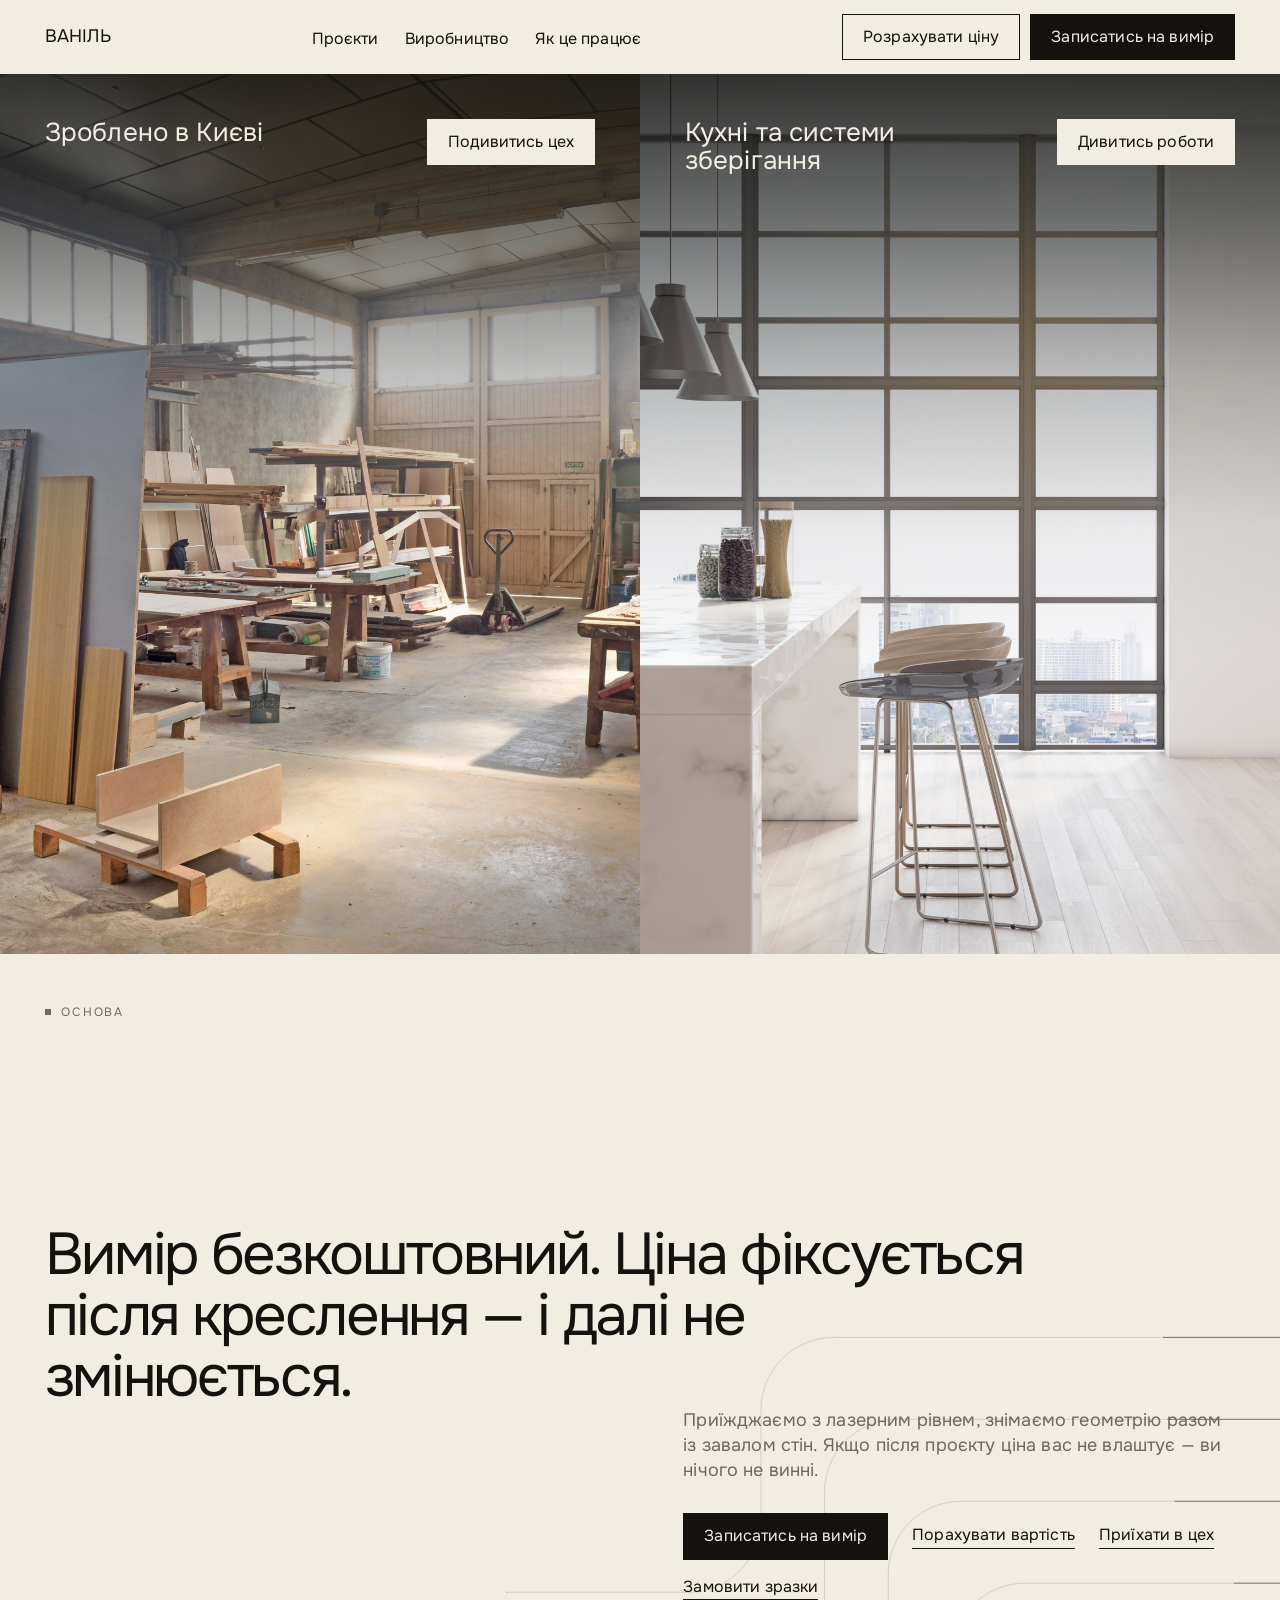
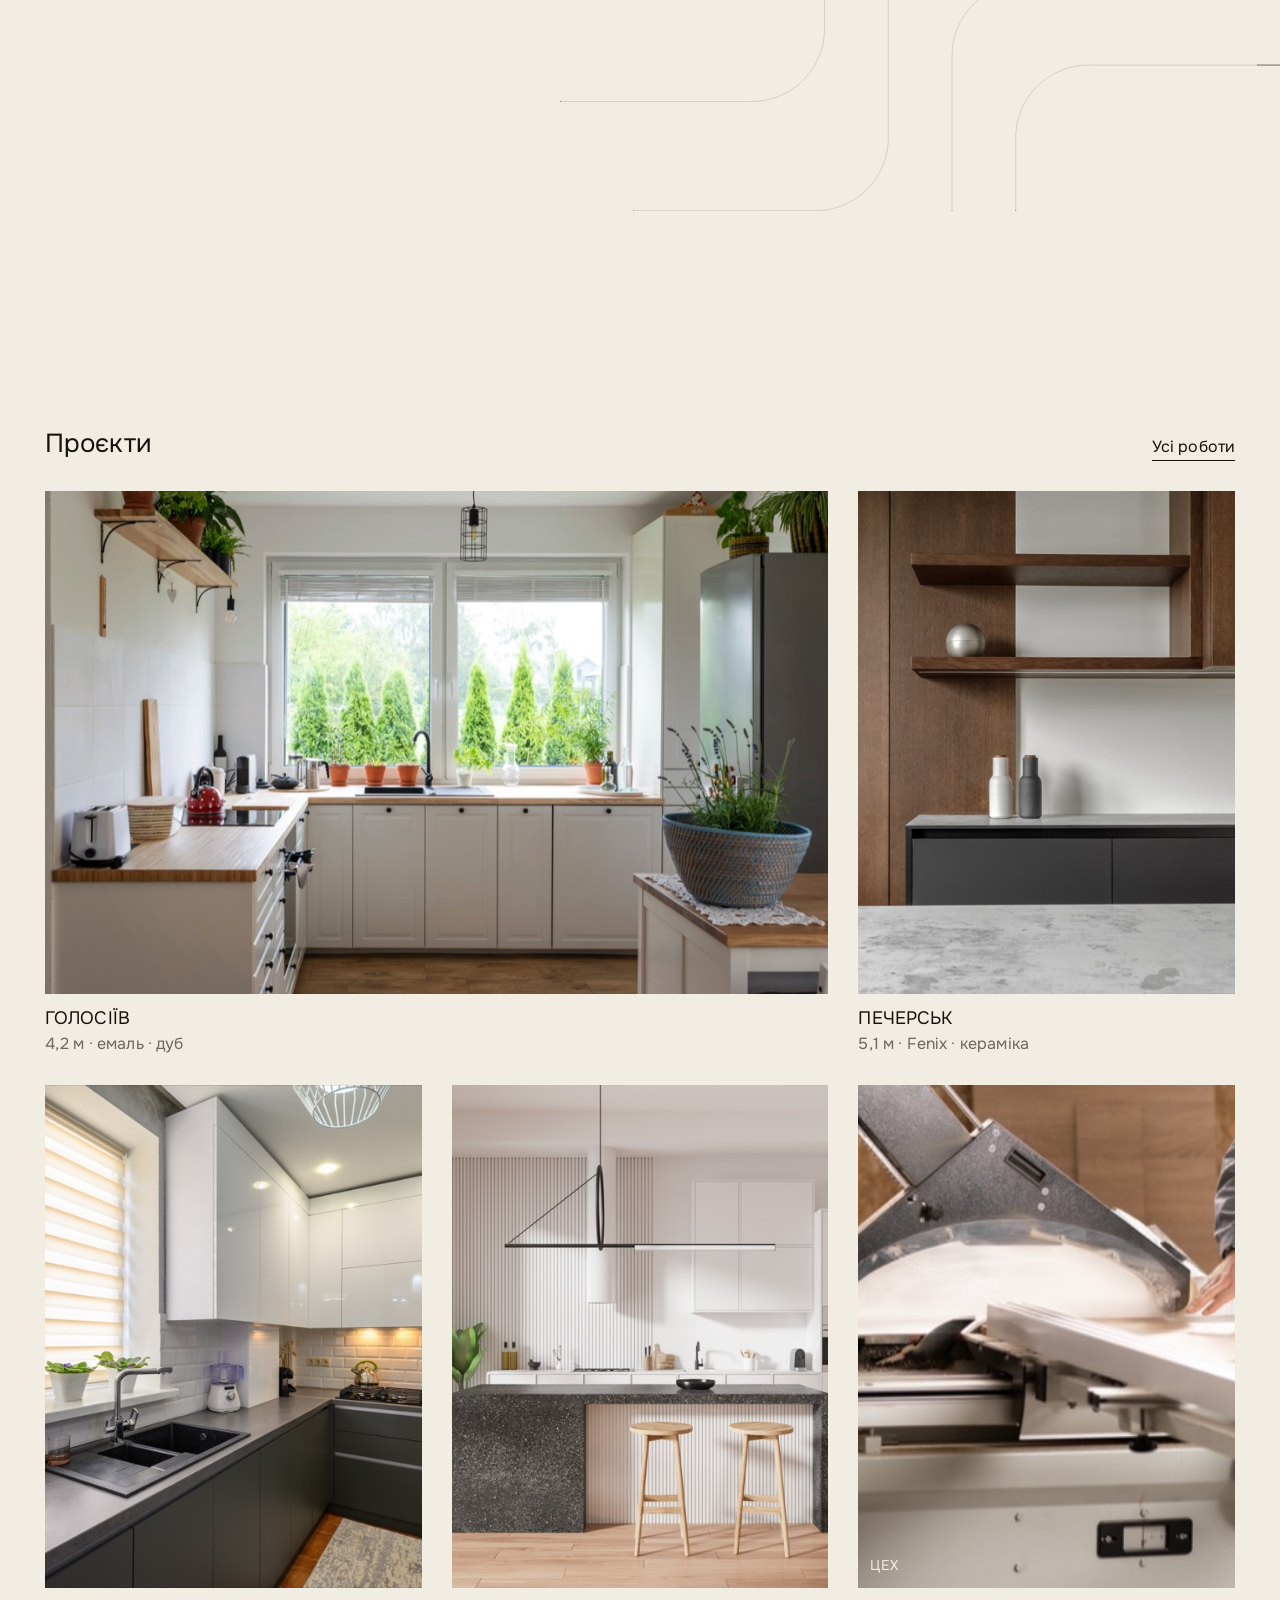
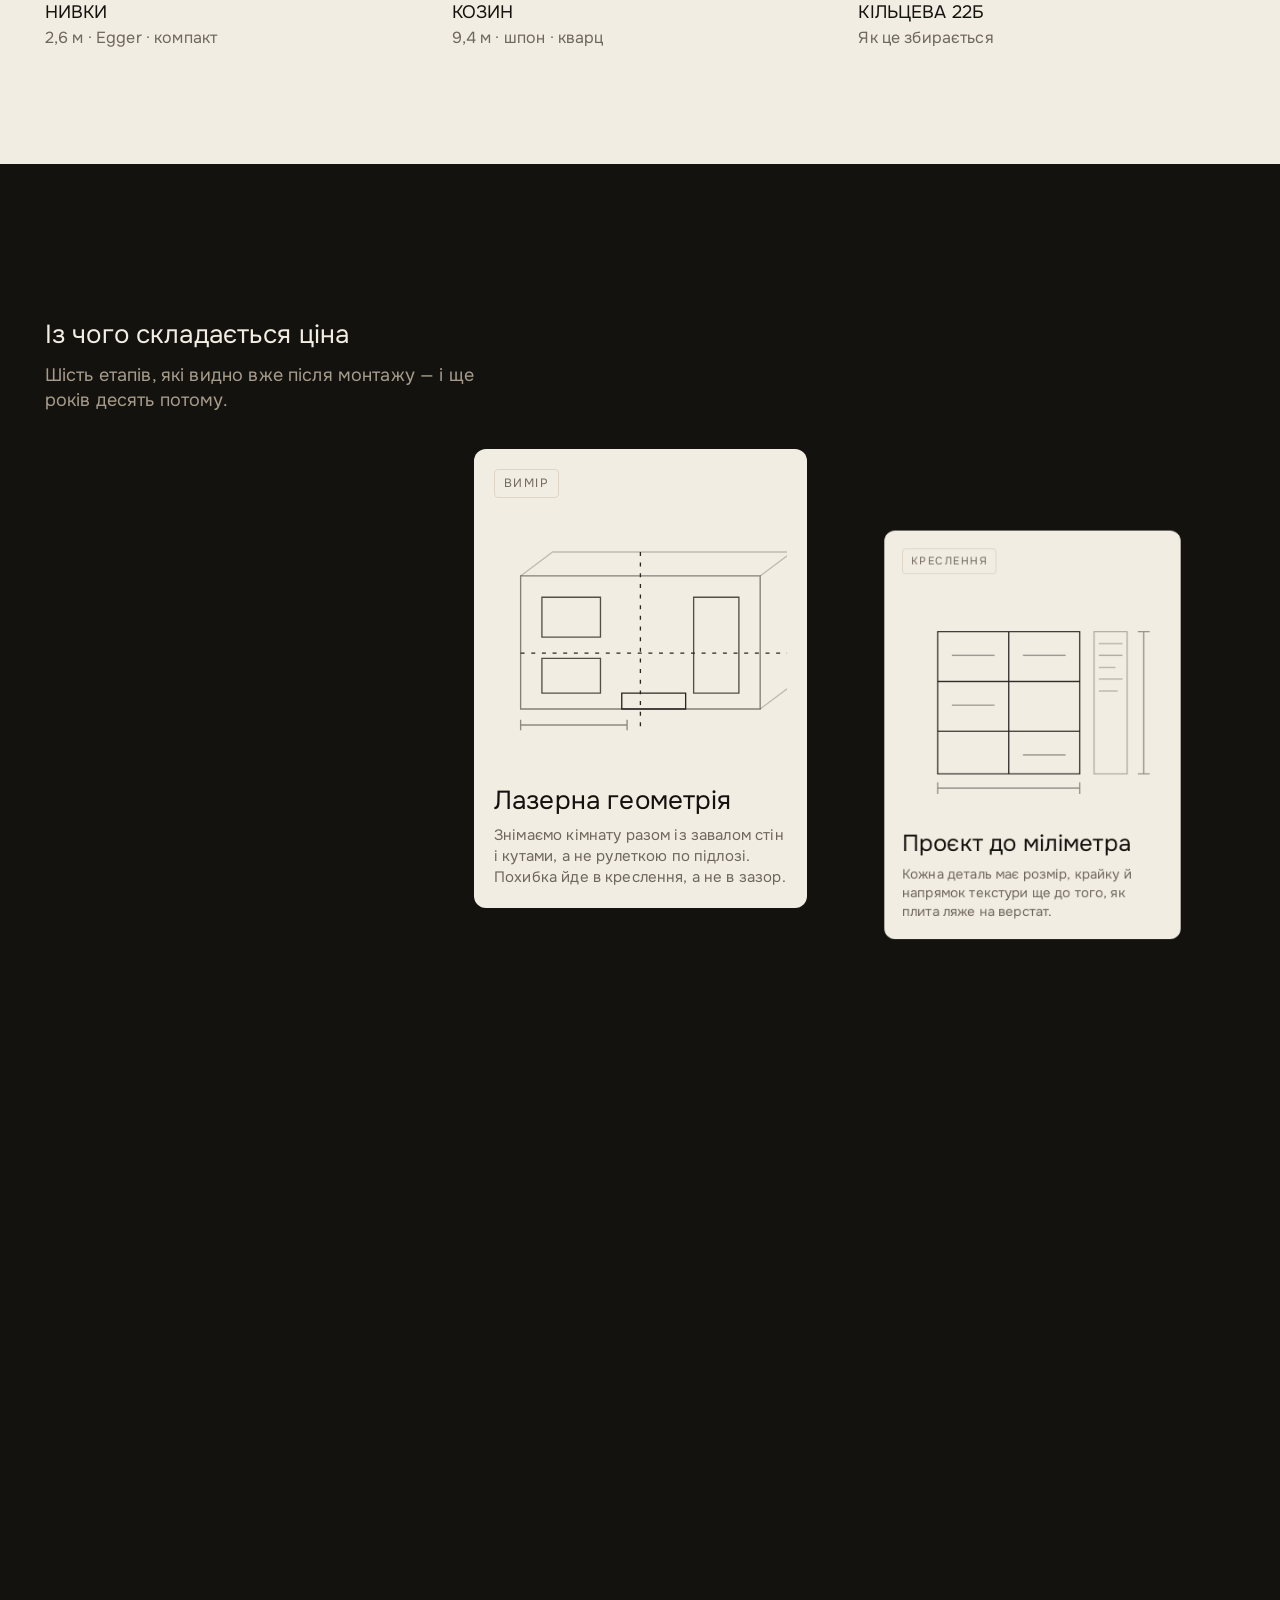
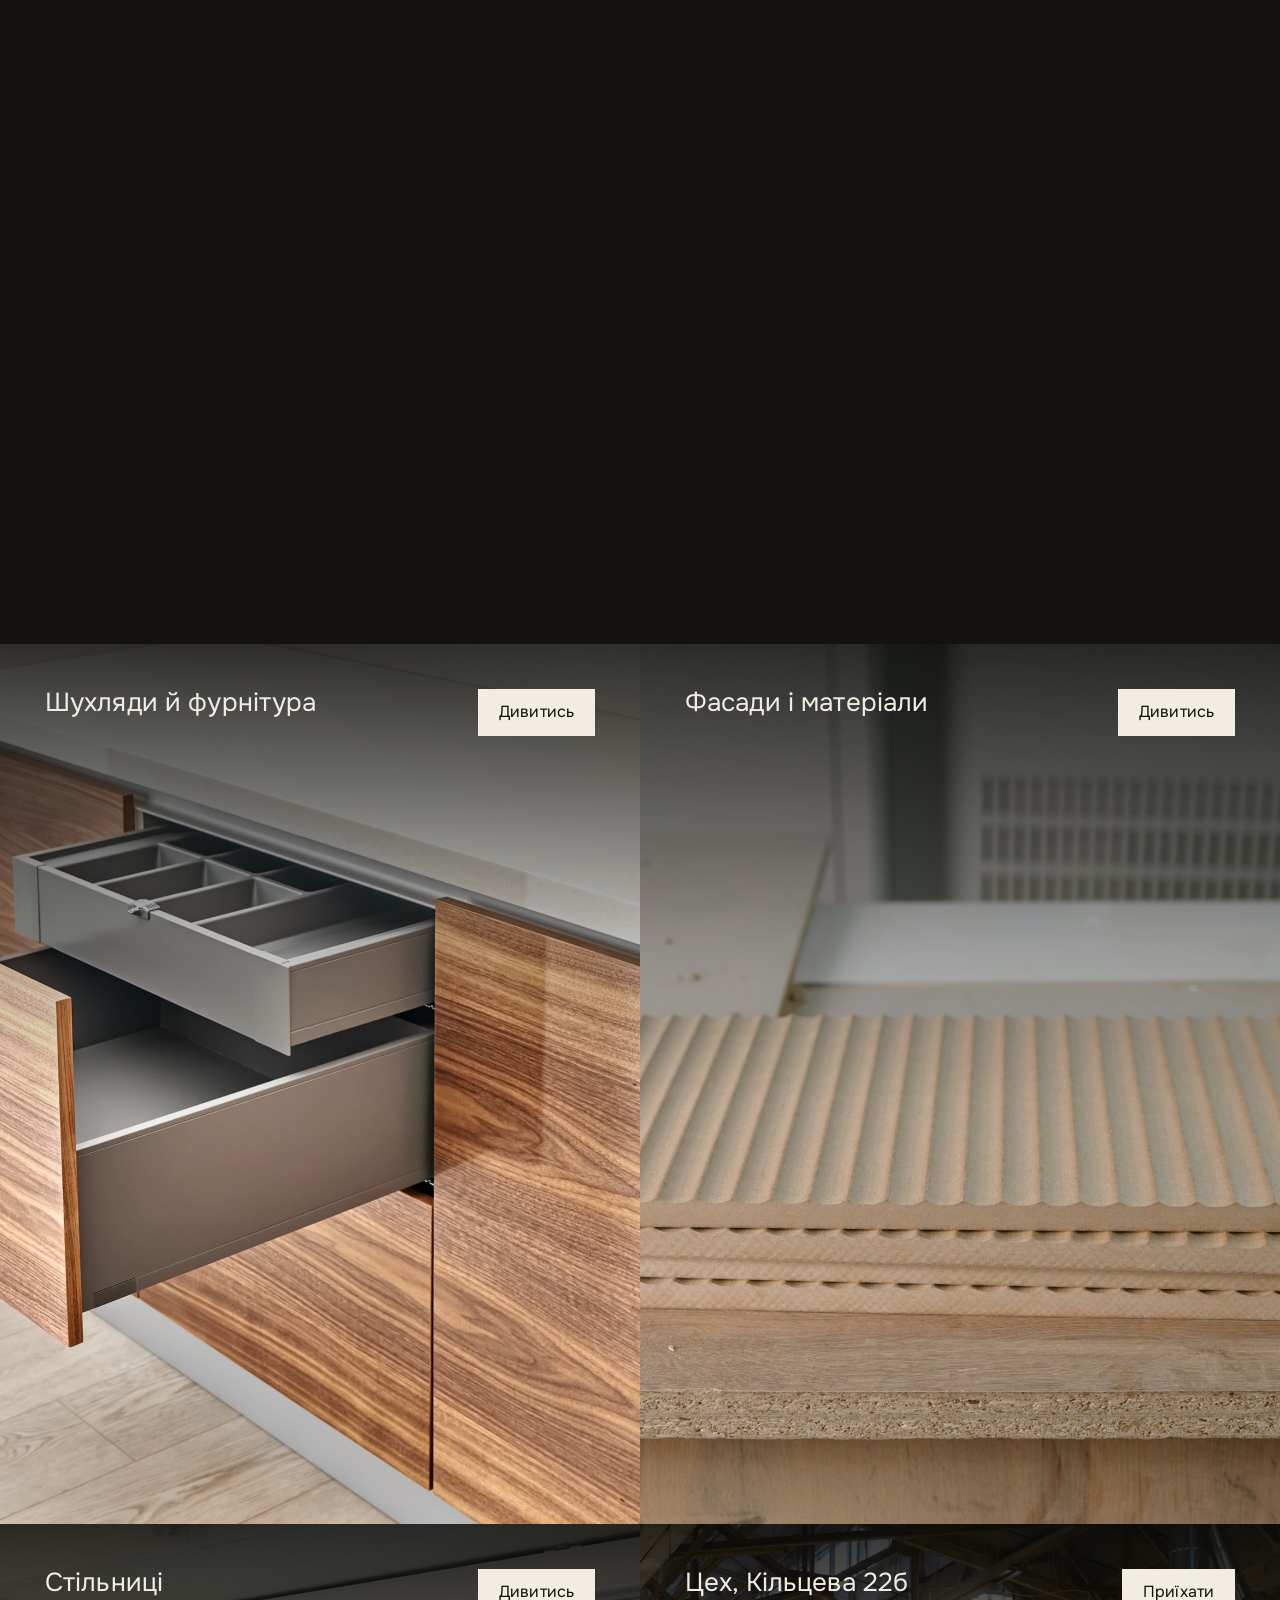
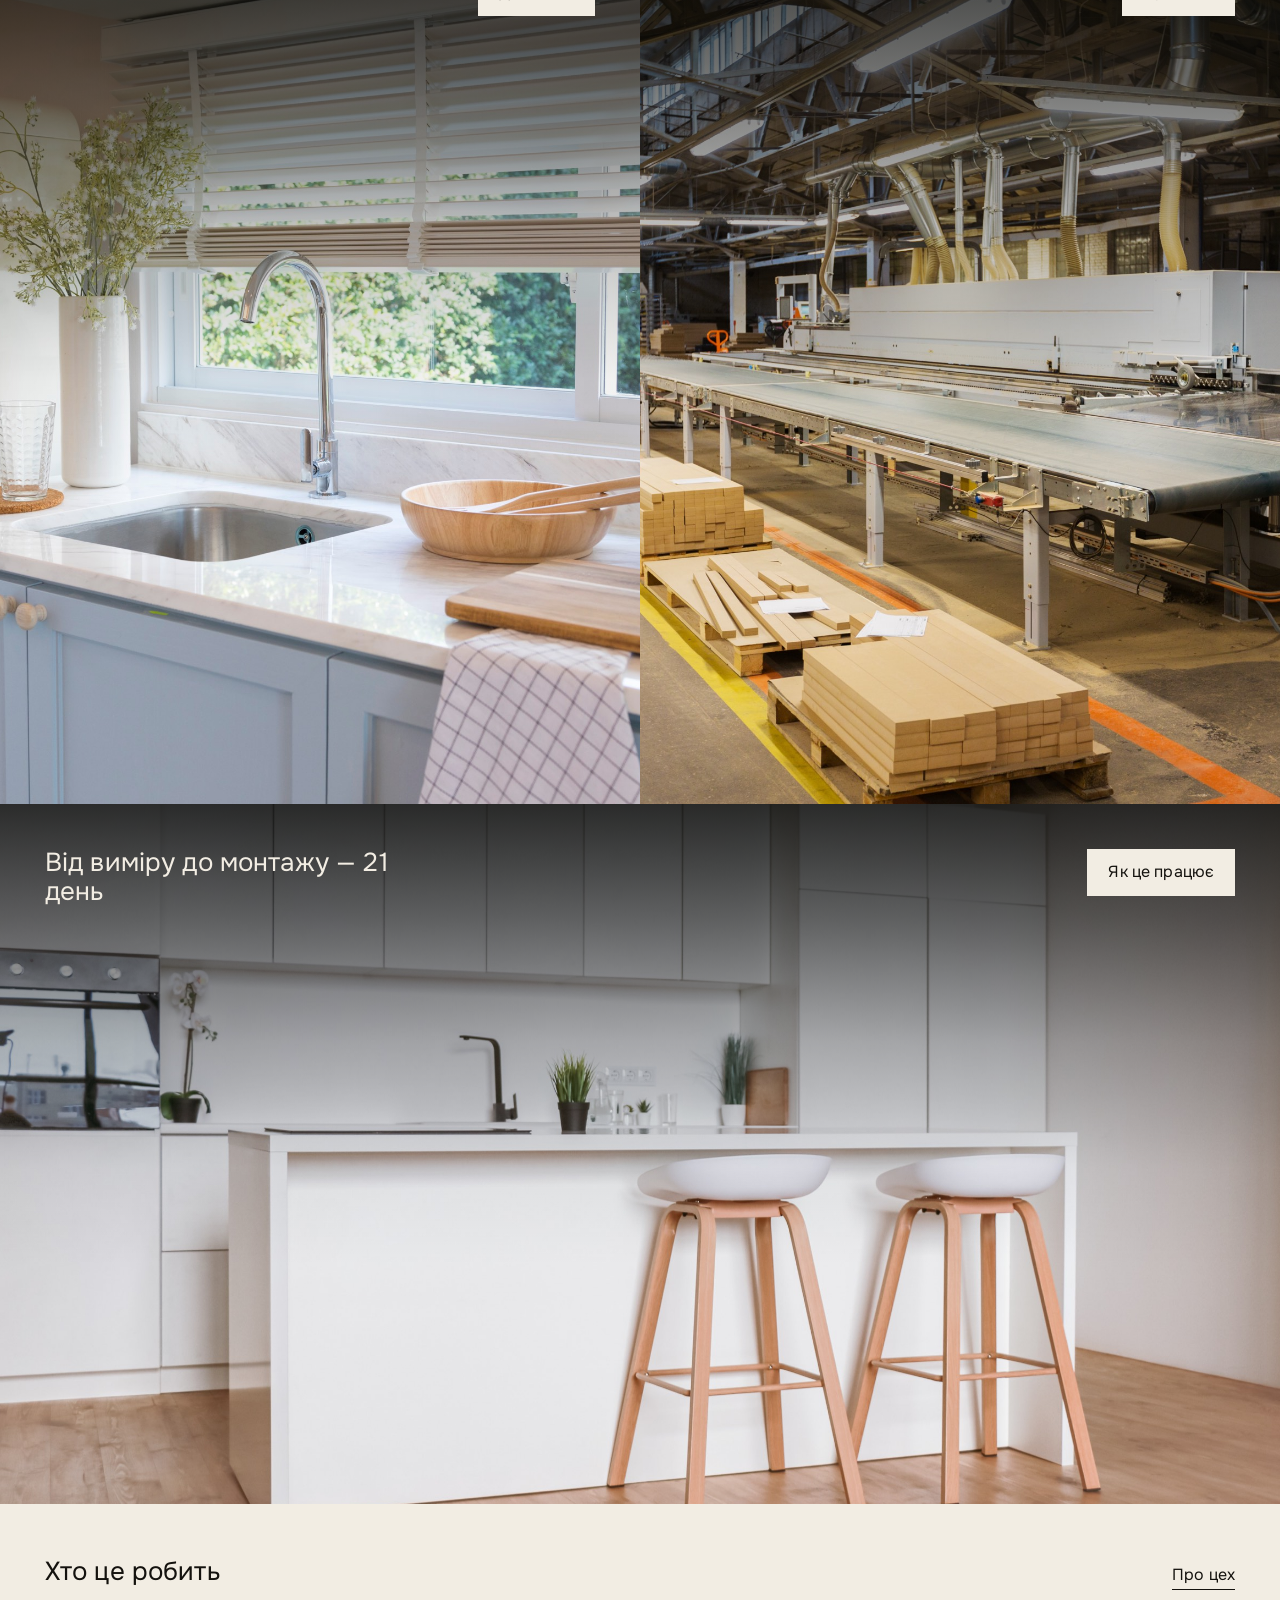
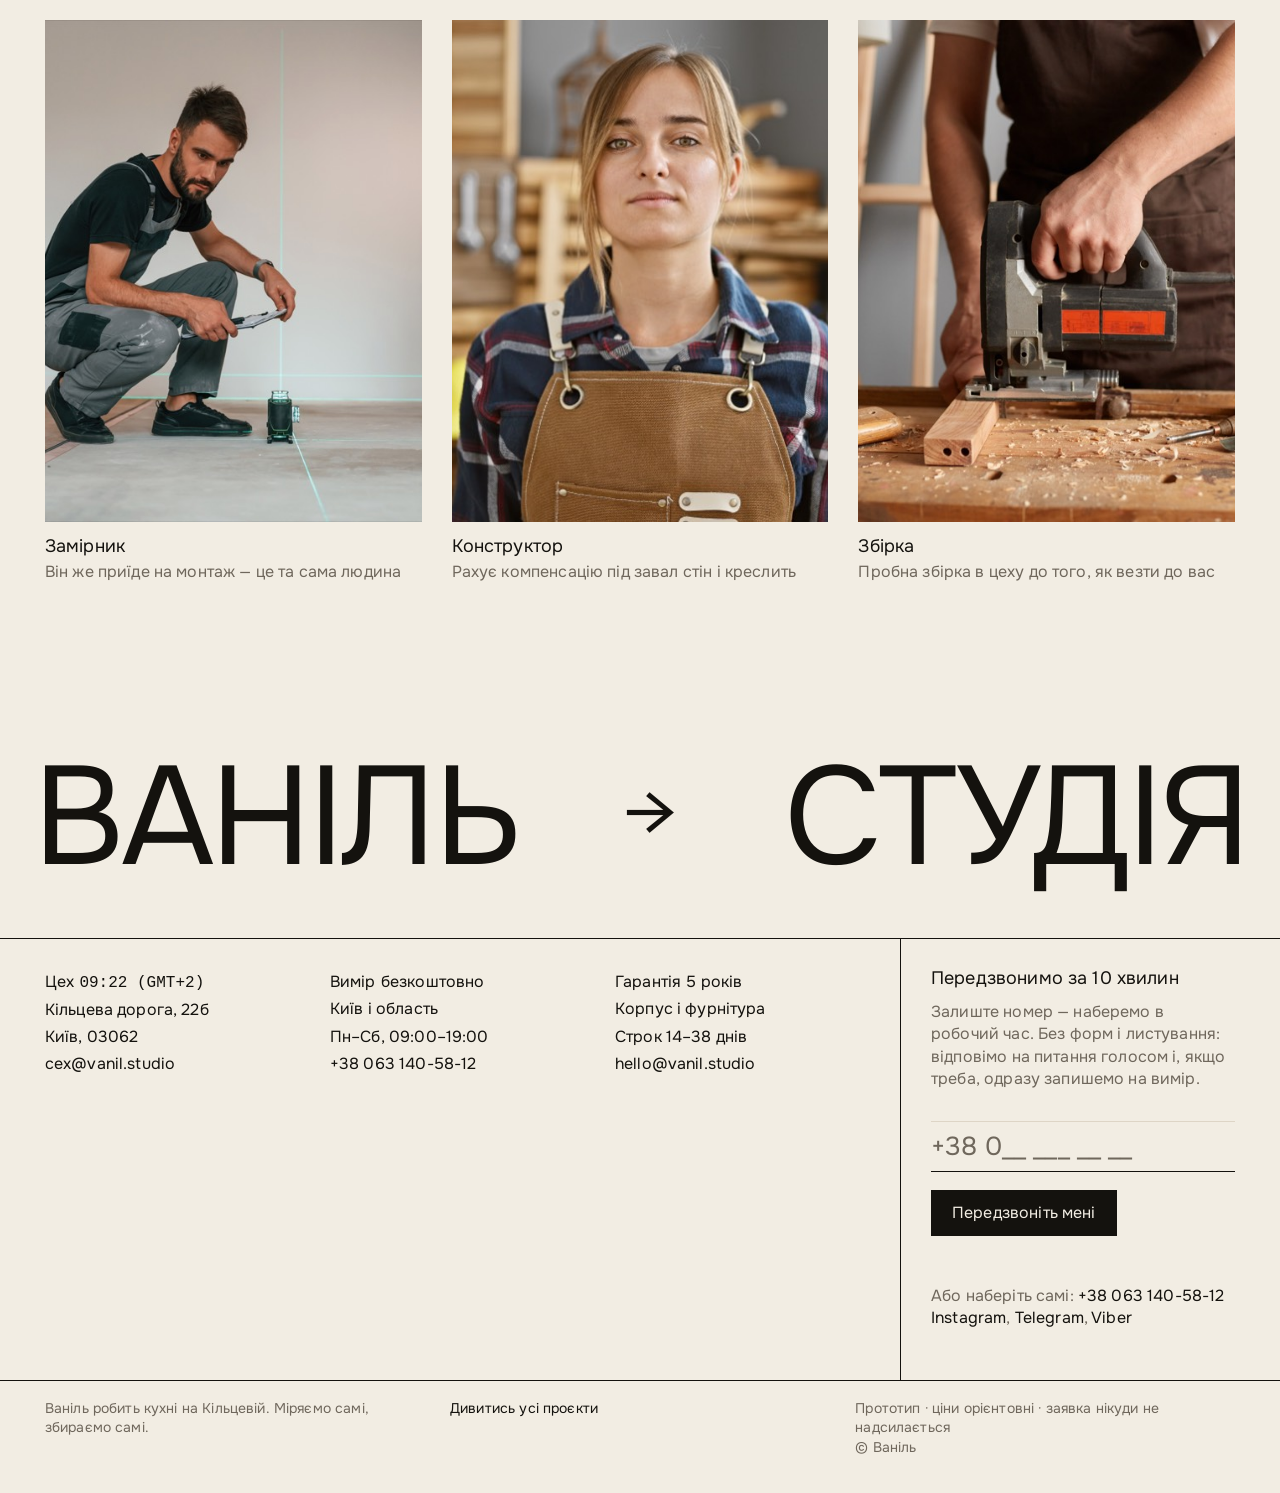
==== commit e9649325: "Заявна секція: бежеве поле, задані відступи, анімовані лінії - поле знову ванільне, темного на голов" ====
--- a/index.html
+++ b/index.html
@@ -50,20 +50,30 @@
 
   <h2 class="claim__h">Вимір безкоштовний. Ціна фіксується після креслення&nbsp;— і далі не змінюється.</h2>
 
-  <svg class="claim__art" viewBox="0 0 900 520" fill="none" stroke="currentColor"
-       stroke-width="1" aria-hidden="true" focusable="false">
-    <path d="M60 500V220a40 40 0 0 1 40-40h300a40 40 0 0 0 40-40V60"/>
-    <path d="M140 500V260a40 40 0 0 1 40-40h300a40 40 0 0 0 40-40V60"/>
-    <path d="M220 500V300a40 40 0 0 1 40-40h300a40 40 0 0 0 40-40V60"/>
-    <path d="M840 20v260a40 40 0 0 1-40 40H620a40 40 0 0 0-40 40v160"/>
-    <path d="M760 20v220a40 40 0 0 1-40 40H540a40 40 0 0 0-40 40v180"/>
+  <!-- Лінії намальовані двічі: бліда підкладка тримає малюнок на місці,
+       а поверх неї тим самим контуром біжить світлий відрізок. -->
+  <svg class="claim__art" viewBox="0 0 900 560" fill="none" aria-hidden="true" focusable="false">
+    <g class="claim__base">
+      <path d="M900 40H360a80 80 0 0 0-80 80v120a80 80 0 0 1-80 80H0"/>
+      <path d="M900 130H430a80 80 0 0 0-80 80v150a80 80 0 0 1-80 80H60"/>
+      <path d="M900 220H500a80 80 0 0 0-80 80v180a80 80 0 0 1-80 80H140"/>
+      <path d="M900 310H570a80 80 0 0 0-80 80v170"/>
+      <path d="M900 400H640a80 80 0 0 0-80 80v80"/>
+    </g>
+    <g class="claim__flow">
+      <path pathLength="1" style="--d:0s"    d="M900 40H360a80 80 0 0 0-80 80v120a80 80 0 0 1-80 80H0"/>
+      <path pathLength="1" style="--d:-2.4s" d="M900 130H430a80 80 0 0 0-80 80v150a80 80 0 0 1-80 80H60"/>
+      <path pathLength="1" style="--d:-4.8s" d="M900 220H500a80 80 0 0 0-80 80v180a80 80 0 0 1-80 80H140"/>
+      <path pathLength="1" style="--d:-7.2s" d="M900 310H570a80 80 0 0 0-80 80v170"/>
+      <path pathLength="1" style="--d:-9.6s" d="M900 400H640a80 80 0 0 0-80 80v80"/>
+    </g>
   </svg>
 
   <div class="claim__foot">
     <p class="claim__body">Приїжджаємо з лазерним рівнем, знімаємо геометрію разом із завалом
        стін. Якщо після проєкту ціна вас не влаштує — ви нічого не винні.</p>
     <div class="claim__acts">
-      <a class="btn btn--fill" href="vymir.html">Записатись на вимір</a>
+      <a class="btn btn--primary" href="vymir.html">Записатись на вимір</a>
       <a class="lnk" href="rozrakhunok.html">Порахувати вартість</a>
       <a class="lnk" href="vyrobnytstvo.html">Приїхати в цех</a>
       <a class="lnk" href="vymir.html">Замовити зразки</a>
--- a/assets/style.css
+++ b/assets/style.css
@@ -167,46 +167,60 @@
 
 /* ---------- біла секція з рядом CTA ---------- */
 /* ---------- заявна секція (композиція з референсу) -----------------------
-   Суцільне темне поле на весь екран: надрядок і великий заголовок угорі
-   ліворуч, порожня середина з лінійною графікою, текст і дії — унизу
-   праворуч. Кути знизу скруглені, як у рефі. */
+   Надрядок і великий заголовок угорі ліворуч, порожня середина з лінійною
+   графікою, текст і дії — унизу праворуч. Поле лишається ванільним:
+   темного на головній уже досить у рейці етапів. */
 .claim{
   position:relative;overflow:hidden;isolation:isolate;
-  background:var(--k);color:var(--w);
   min-height:min(100vh,940px);
   display:grid;grid-template-rows:auto 1fr auto;
-  padding:var(--s-lg) var(--g) var(--s-lg);
-  border-radius:0 0 24px 24px;
-}
-.claim__eye{display:flex;align-items:center;gap:10px;
-            font-size:12px;letter-spacing:.16em;text-transform:uppercase;color:#A79C8C}
+  /* 270px — задана відстань від картинки згори до заголовка;
+     376px знизу дають рівно 470px від кнопки до заголовка «Проєкти»
+     (решту добирають власний відступ .shead і його базова лінія) */
+  padding:270px var(--g) 376px;
+}
+/* надрядок стоїть у своєму куті й не входить у ці 270px */
+.claim__eye{position:absolute;top:var(--s-lg);left:var(--g);
+            display:flex;align-items:center;gap:10px;
+            font-size:12px;letter-spacing:.16em;text-transform:uppercase;color:var(--grey)}
 .claim__eye i{width:6px;height:6px;background:currentColor;flex:none}
 
 /* міра під це конкретне речення: 26ch кладуть його в три рядки, а не в шість */
-.claim__h{color:var(--w);max-width:26ch;margin-top:var(--s-md);
-          font-size:clamp(32px,4.6vw,66px);line-height:1.04;letter-spacing:-.02em}
+.claim__h{grid-row:1;max-width:26ch;
+          font-size:clamp(32px,4.6vw,66px);line-height:1.04;letter-spacing:-.04em}
 
 /* Графіка живе під текстом і не ловить кліки; вона фон, а не ілюстрація. */
-.claim__art{position:absolute;z-index:-1;right:calc(var(--g) * -1);bottom:12%;
-            width:min(62%,900px);height:auto;color:var(--w);opacity:.16;
-            stroke-linecap:round;stroke-linejoin:round}
-
-.claim__foot{justify-self:end;max-width:46ch;display:flex;flex-direction:column;
-             gap:var(--s-sm);align-items:flex-start}
-.claim__body{font-size:18px;line-height:1.4;color:#C9BFB0}
+.claim__art{position:absolute;z-index:-1;right:calc(var(--g) * -1);top:34%;
+            width:min(64%,920px);height:auto;
+            fill:none;stroke:var(--k);stroke-width:1;
+            stroke-linecap:round;stroke-linejoin:round;
+            vector-effect:non-scaling-stroke}
+.claim__base{opacity:.14}
+/* pathLength=1 нормує довжину, тож штрих задається часткою контуру
+   і однаково працює на лініях різної довжини */
+.claim__flow path{opacity:.55;stroke-dasharray:.16 .84;stroke-dashoffset:1;
+                  animation:claimFlow 12s linear infinite;animation-delay:var(--d,0s)}
+@keyframes claimFlow{to{stroke-dashoffset:0}}
+
+.claim__foot{grid-row:3;justify-self:end;max-width:46ch;
+             display:flex;flex-direction:column;gap:var(--s-sm);align-items:flex-start}
+.claim__body{font-size:18px;line-height:1.4;color:var(--grey)}
 .claim__acts{display:flex;flex-wrap:wrap;align-items:center;gap:16px 24px}
-/* на темному підкреслення й ховер кнопки беруть колір тексту, а не --k */
-.claim .lnk{border-bottom-color:currentColor}
-.claim .btn--fill:hover{background:transparent;color:var(--w);border-color:var(--w)}
 
 @media (max-width:900px){
-  .claim{min-height:0;padding:var(--s-lg) var(--g) var(--s-xl);row-gap:var(--s-xl)}
+  /* надрядок лишається абсолютним і тут: відступ згори (115px) більший за
+     його місце (50px), тож із заголовком він не сходиться. Якщо зробити
+     його статичним, автопотік кладе його в порожню середню смугу гріда. */
+  .claim{min-height:0;padding:var(--s-xl) var(--g) var(--s-xl);row-gap:var(--s-xl)}
   .claim__foot{justify-self:start;max-width:52ch}
-  .claim__art{width:min(90%,620px);bottom:auto;top:38%;opacity:.12}
+  .claim__art{width:min(90%,620px);top:38%}
 }
 @media (max-width:680px){
   .claim{row-gap:var(--s-lg)}
   .claim__acts{flex-direction:column;align-items:flex-start;gap:14px}
+}
+@media (prefers-reduced-motion:reduce){
+  .claim__flow path{animation:none;stroke-dashoffset:0;opacity:.2}
 }
 
 .vision{padding:var(--s-xl) var(--g)}
@@ -307,7 +321,10 @@
    Горизонтальний скрол вимикаємо — ним керує сторінка.
    transition тут немає навмисне: --sc оновлюється щокадру, і будь-яке
    згладжування перетворилось би на постійне відставання від скролу. */
-.js-rail .rail{height:var(--rail-len)}
+/* Смуга чорного під картками: прилипання обмежене content-box, тож ці 150px
+   доріжка не займає — наприкінці ходу сцена йде вгору, а поле лишається.
+   app.js додає ті самі 150 до --rail-len, щоб хід від цього не вкоротився. */
+.js-rail .rail{height:var(--rail-len);padding-bottom:150px}
 .js-rail .rail__stage{position:sticky;top:0;height:100vh;padding:0;justify-content:center}
 .js-rail .rail__track{overflow:visible;scroll-snap-type:none;padding-block:0;
                       padding-inline:var(--rail-pad,var(--g));
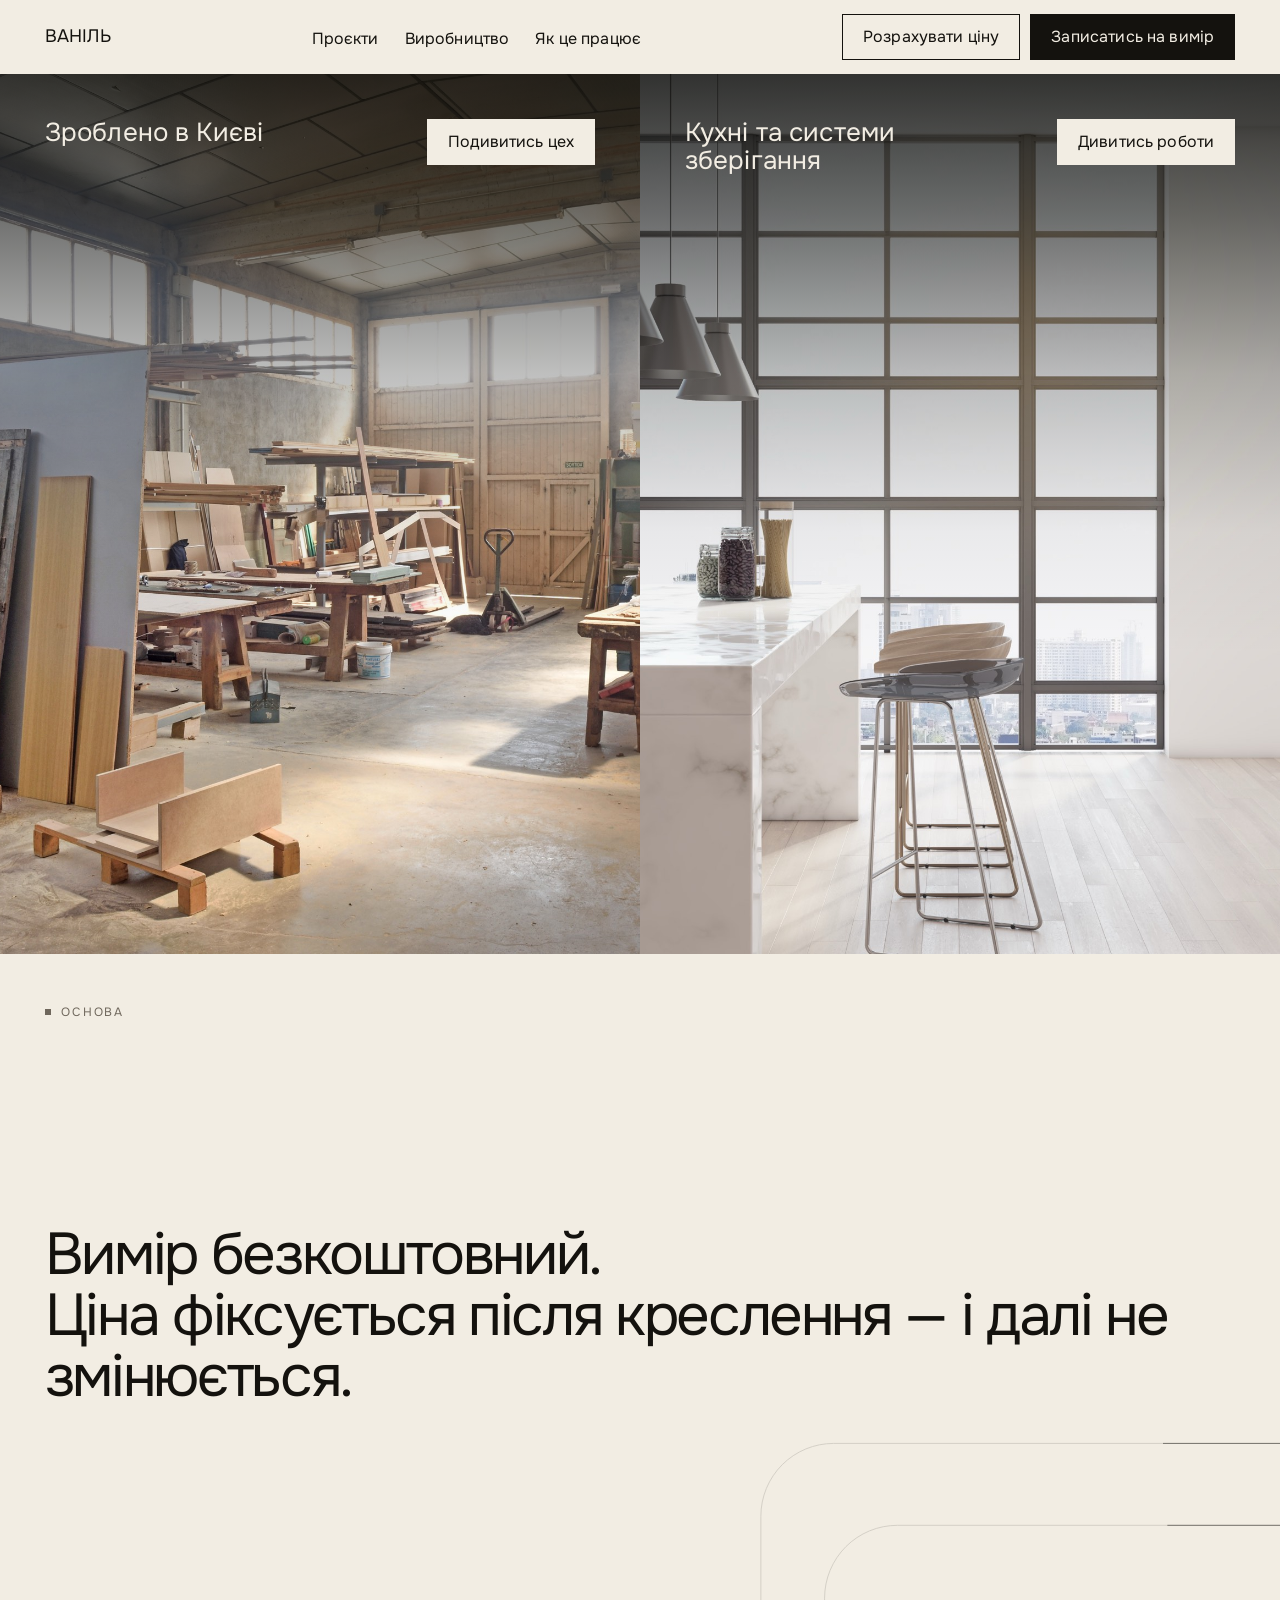
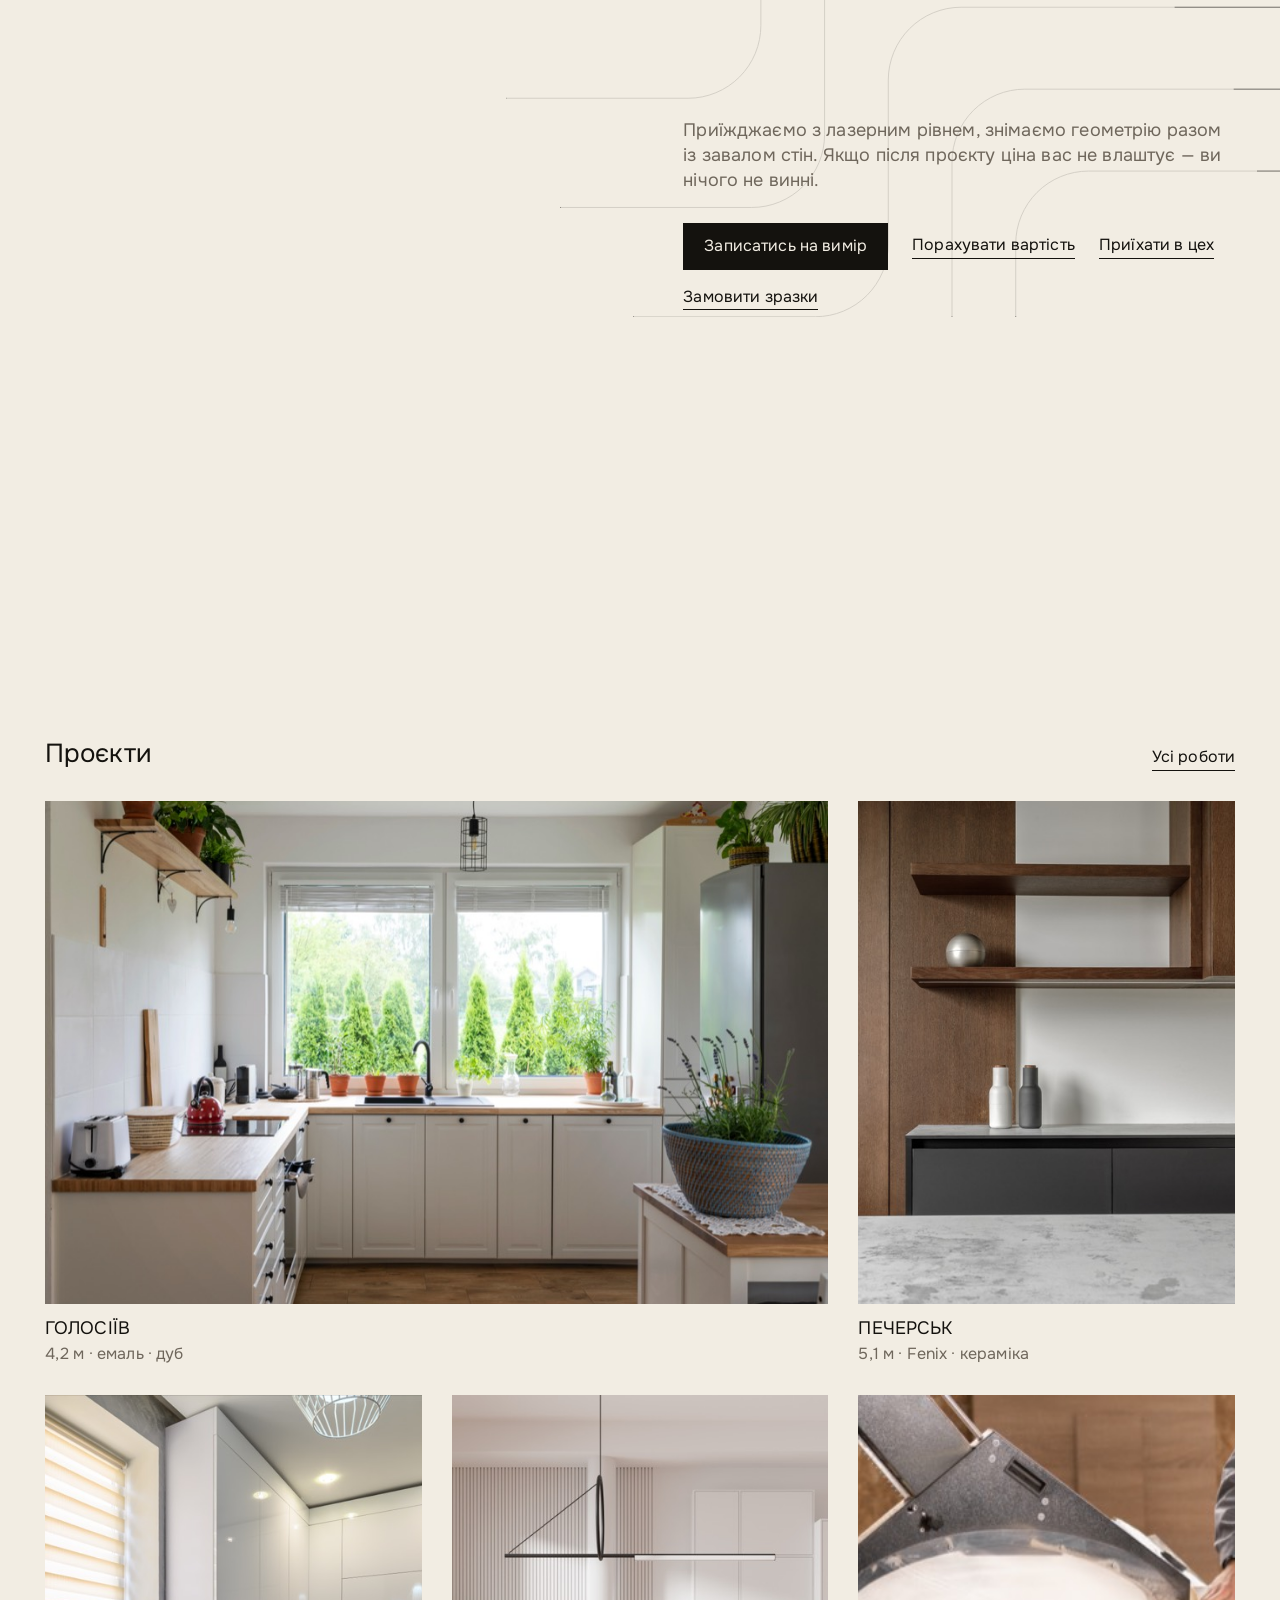
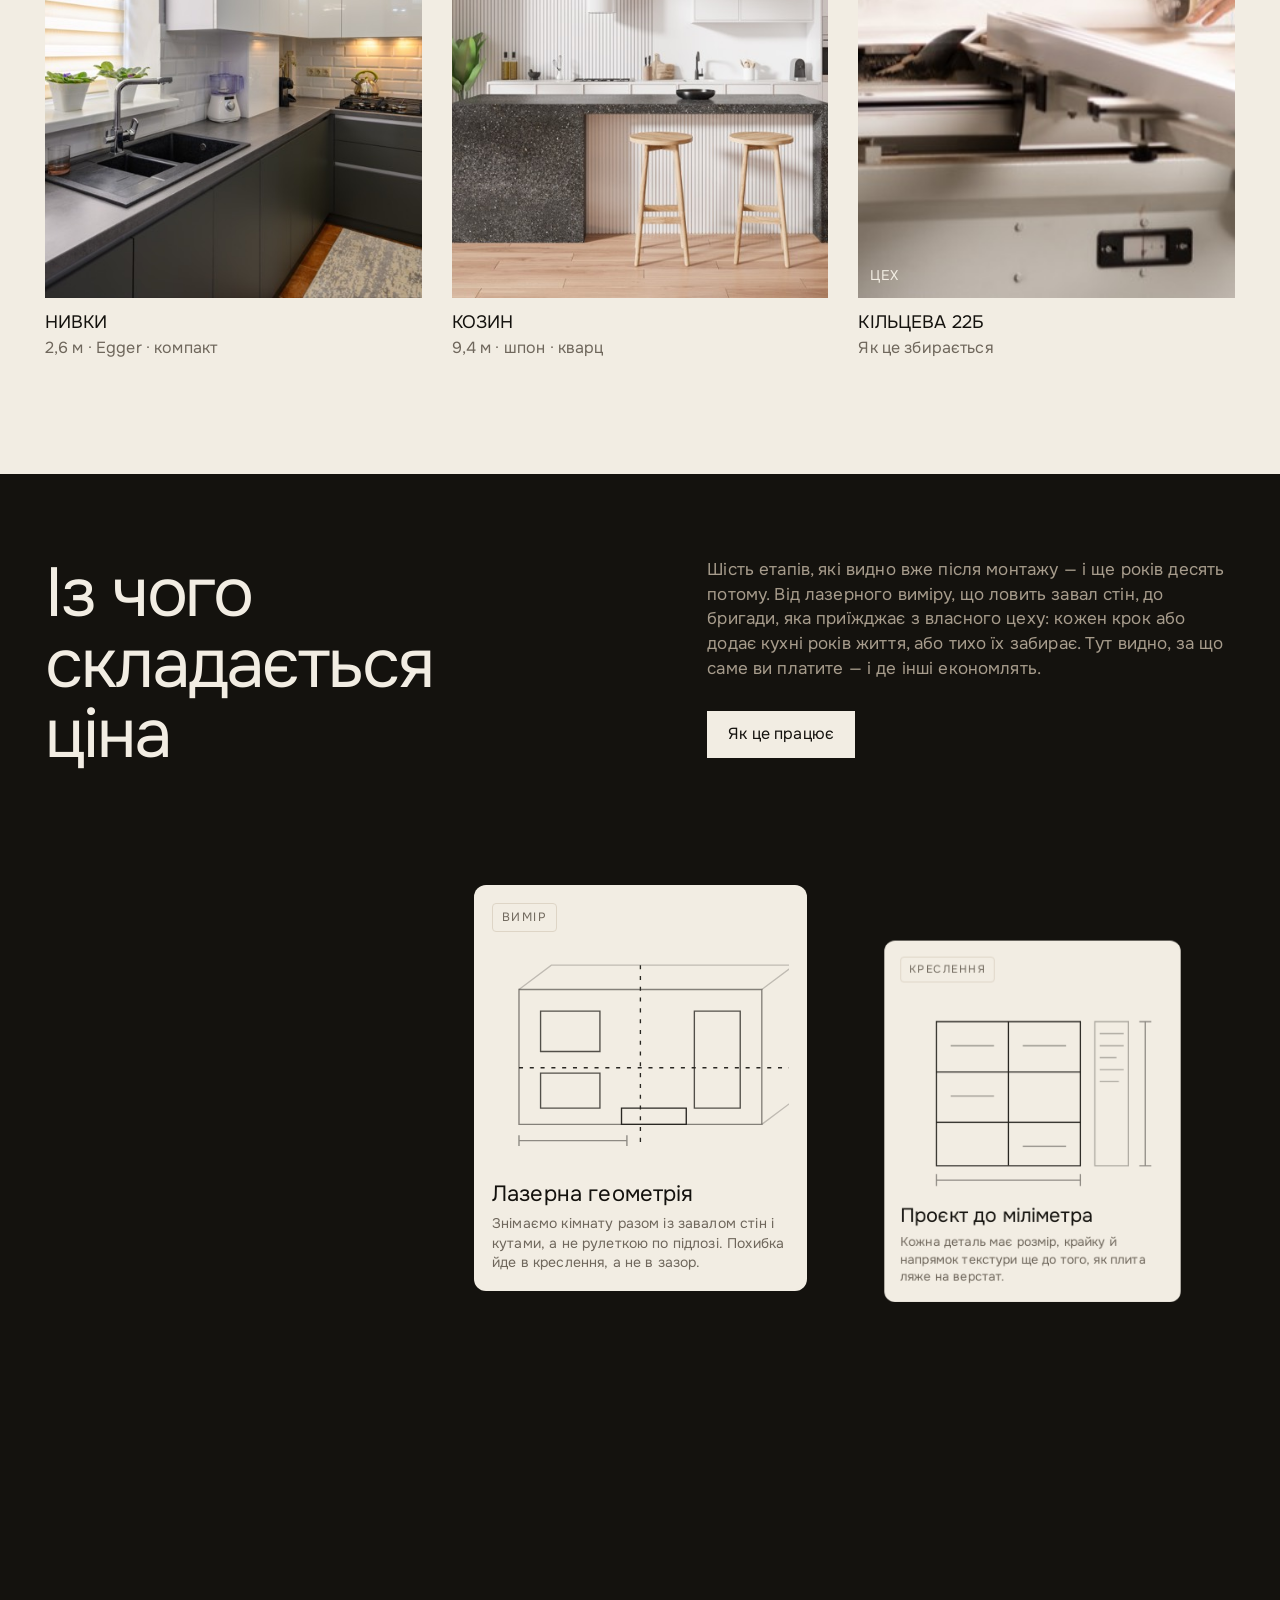
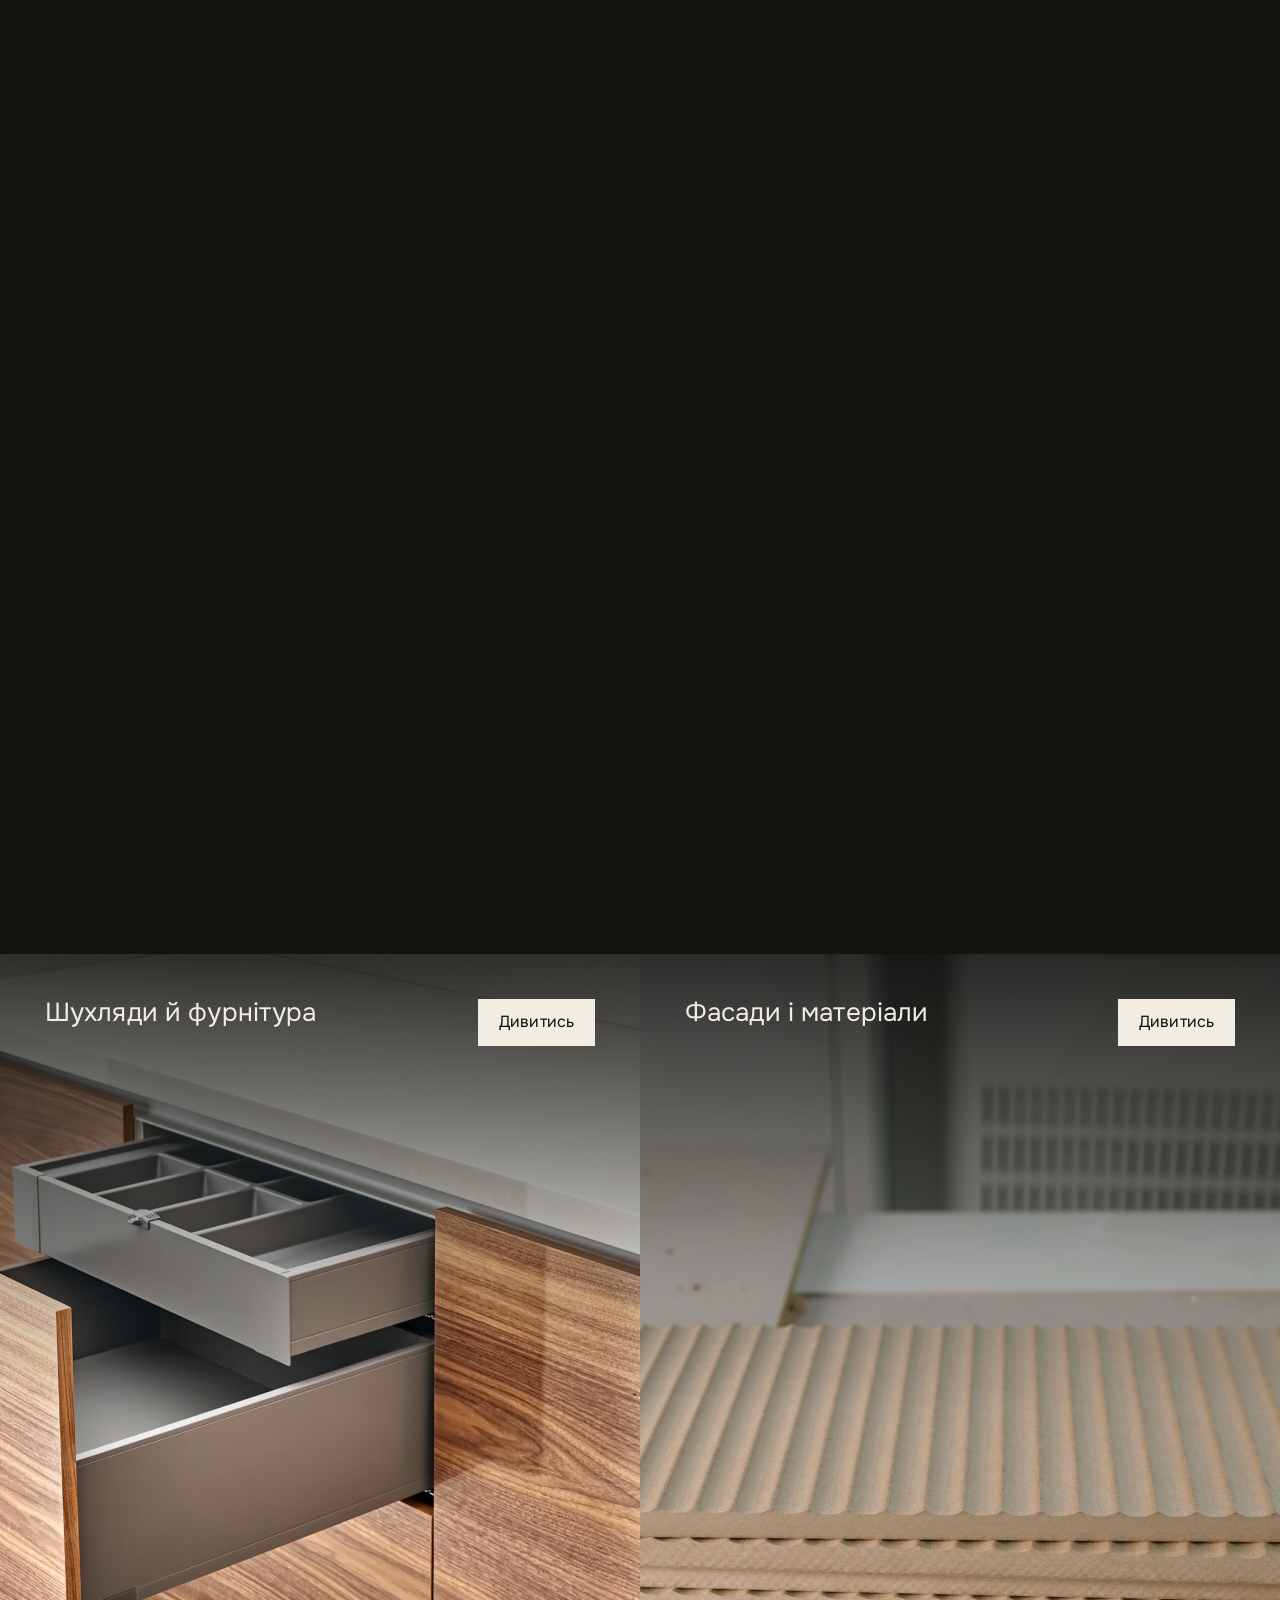
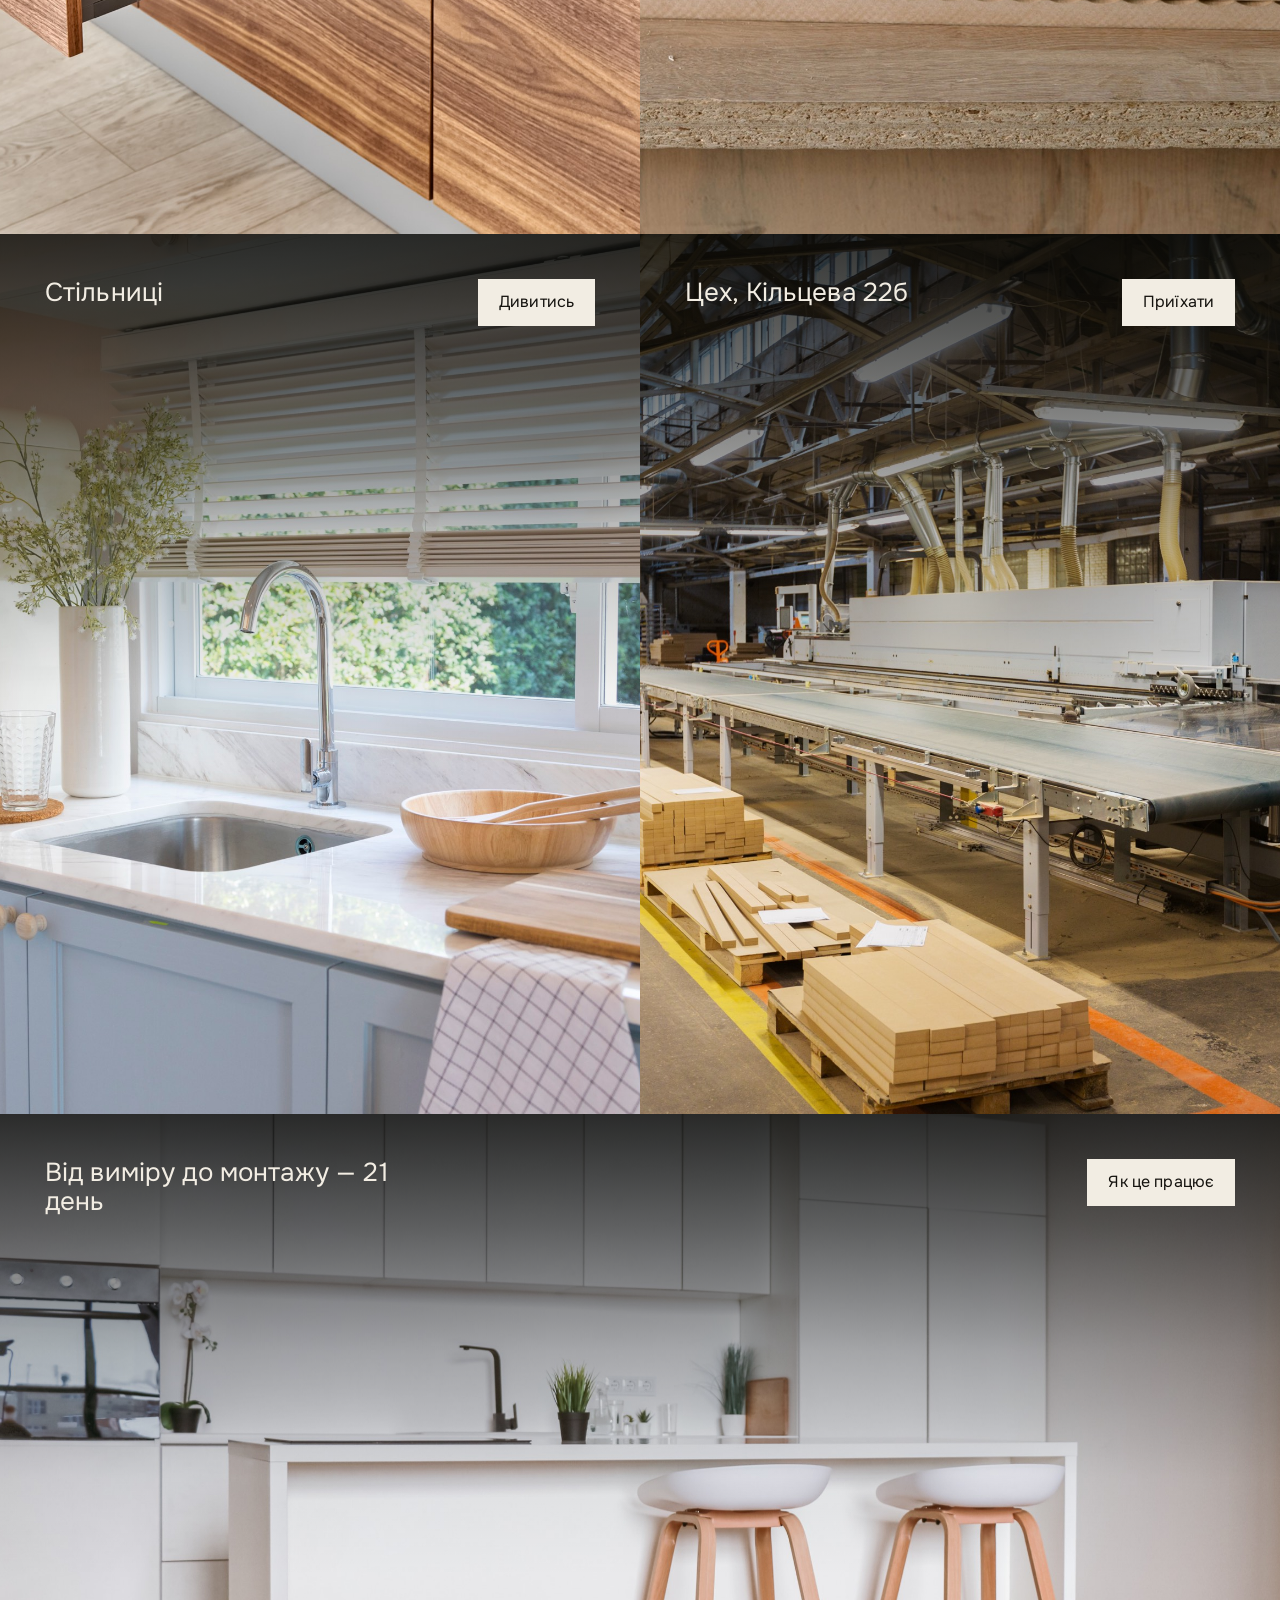
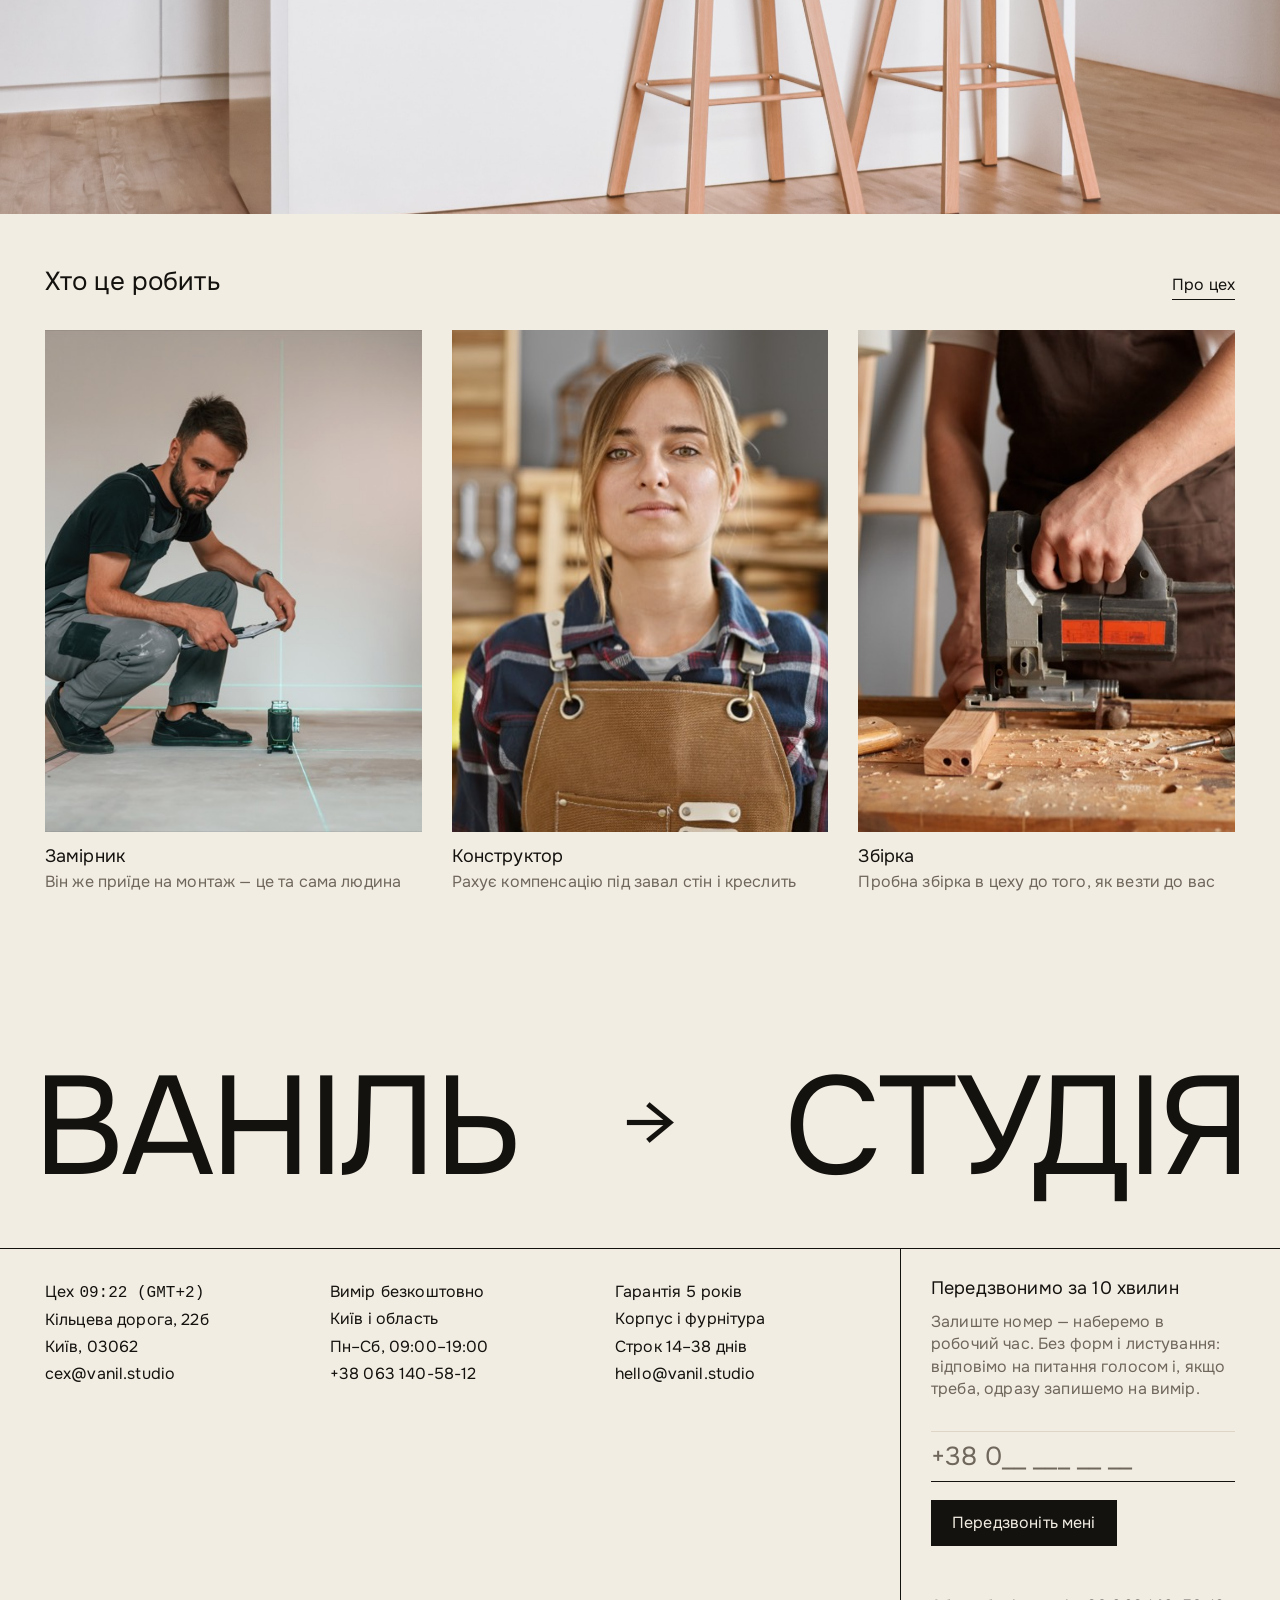
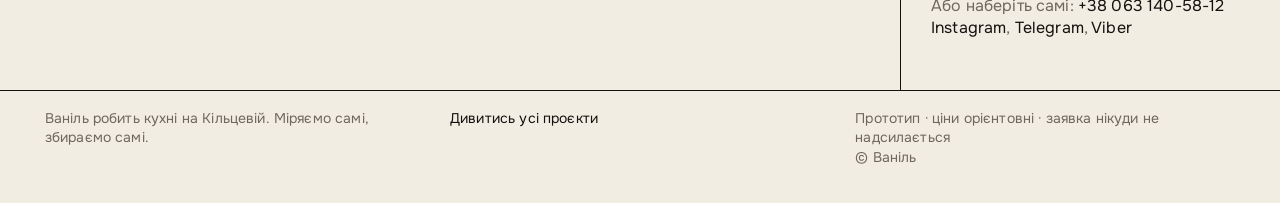
==== commit 05808cc3: "Рейка: шапка за композицією «Product Suite»; заявна секція — 310px і розриви Рейка: великий заголово" ====
--- a/index.html
+++ b/index.html
@@ -48,7 +48,7 @@
 <section class="claim rv">
   <p class="claim__eye"><i aria-hidden="true"></i>Основа</p>
 
-  <h2 class="claim__h">Вимір безкоштовний. Ціна фіксується після креслення&nbsp;— і далі не змінюється.</h2>
+  <h2 class="claim__h">Вимір безкоштовний.<br>Ціна фіксується після креслення&nbsp;— і далі не<br>змінюється.</h2>
 
   <!-- Лінії намальовані двічі: бліда підкладка тримає малюнок на місці,
        а поверх неї тим самим контуром біжить світлий відрізок. -->
@@ -124,8 +124,14 @@
 <section class="rail" id="rail" aria-labelledby="railh">
   <div class="rail__stage">
     <div class="rail__head">
-      <h2 id="railh">Із чого складається ціна</h2>
-      <p>Шість етапів, які видно вже після монтажу — і ще років десять потому.</p>
+      <h2 id="railh">Із чого<br>складається ціна</h2>
+      <div class="rail__intro">
+        <p>Шість етапів, які видно вже після монтажу — і ще років десять потому.
+           Від лазерного виміру, що ловить завал стін, до бригади, яка приїжджає
+           з власного цеху: кожен крок або додає кухні років життя, або тихо їх
+           забирає. Тут видно, за що саме ви платите — і де інші економлять.</p>
+        <a class="btn btn--fill" href="yak-tse-pratsyuye.html">Як це працює</a>
+      </div>
     </div>
 
     <div class="rail__track" id="railTrack">
--- a/assets/style.css
+++ b/assets/style.css
@@ -172,8 +172,10 @@
    темного на головній уже досить у рейці етапів. */
 .claim{
   position:relative;overflow:hidden;isolation:isolate;
-  min-height:min(100vh,940px);
-  display:grid;grid-template-rows:auto 1fr auto;
+  /* середній рядок фіксований: 310px — задана відстань від заголовка до
+     абзацу з діями. Тому висота секції рахується з відступів і рядків,
+     а не з min-height, інакше зайве місце розтягувало б цю відстань. */
+  display:grid;grid-template-rows:auto 310px auto;
   /* 270px — задана відстань від картинки згори до заголовка;
      376px знизу дають рівно 470px від кнопки до заголовка «Проєкти»
      (решту добирають власний відступ .shead і його базова лінія) */
@@ -185,8 +187,10 @@
             font-size:12px;letter-spacing:.16em;text-transform:uppercase;color:var(--grey)}
 .claim__eye i{width:6px;height:6px;background:currentColor;flex:none}
 
-/* міра під це конкретне речення: 26ch кладуть його в три рядки, а не в шість */
-.claim__h{grid-row:1;max-width:26ch;
+/* Розриви рядків проставлені в розмітці, тож міру не обмежуємо — інакше
+   рядок «…— і далі не» ламався б сам, не там, де треба. На вужчих екранах
+   він природно переноситься далі. */
+.claim__h{grid-row:1;max-width:none;
           font-size:clamp(32px,4.6vw,66px);line-height:1.04;letter-spacing:-.04em}
 
 /* Графіка живе під текстом і не ловить кліки; вона фон, а не ілюстрація. */
@@ -211,7 +215,9 @@
   /* надрядок лишається абсолютним і тут: відступ згори (115px) більший за
      його місце (50px), тож із заголовком він не сходиться. Якщо зробити
      його статичним, автопотік кладе його в порожню середню смугу гріда. */
-  .claim{min-height:0;padding:var(--s-xl) var(--g) var(--s-xl);row-gap:var(--s-xl)}
+  /* 310px — десктопна міра; на телефоні це просто діра, тож рядок стає auto */
+  .claim{min-height:0;grid-template-rows:auto auto auto;
+         padding:var(--s-xl) var(--g) var(--s-xl);row-gap:var(--s-xl)}
   .claim__foot{justify-self:start;max-width:52ch}
   .claim__art{width:min(90%,620px);top:38%}
 }
@@ -293,28 +299,37 @@
 /* без відступу знизу: чорне тло має доходити впритул до наступної секції,
    «повітря» дає хвіст самої секції (TAIL в app.js), а не ванільна смуга */
 .rail{position:relative;background:var(--k);color:var(--w)}
-.rail__stage{display:flex;flex-direction:column;justify-content:center;gap:var(--s-md);
+.rail__stage{display:flex;flex-direction:column;justify-content:center;gap:var(--s-xl);
              padding:var(--s-xl) 0;overflow:hidden}
-.rail__head{padding:0 var(--g);max-width:46ch}
-.rail__head h2{color:var(--w)}
-.rail__head p{color:#A79C8C;margin:14px 0 0}
+/* шапка за композицією референсу: великий заголовок ліворуч, абзац із дією —
+   праворуч по краю поля, між ними й картками багато повітря */
+.rail__head{display:grid;grid-template-columns:1fr auto;align-items:start;
+            gap:var(--s-md) var(--s-2xl);padding:0 var(--g)}
+.rail__head h2{color:var(--w);max-width:14ch;
+               font-size:clamp(34px,5.4vw,80px);line-height:1.02;letter-spacing:-.03em}
+.rail__intro{justify-self:end;max-width:44ch;
+             display:flex;flex-direction:column;gap:var(--s-sm);align-items:flex-start}
+.rail__intro p{color:#A79C8C;font-size:17px;line-height:1.45;margin:0}
+.rail__intro .btn--fill:hover{background:transparent;color:var(--w);border-color:var(--w)}
 
 .rail__track{display:flex;gap:calc(var(--s-sm) * 2);padding:var(--s-lg) var(--g);
              overflow-x:auto;scroll-snap-type:x mandatory;
              -webkit-overflow-scrolling:touch;scrollbar-width:none}
 .rail__track::-webkit-scrollbar{display:none}
 
+/* Картка компактніша, ніж була: шапка секції тепер займає верх екрана, і все
+   разом мусить лягти в 100vh, з якого 150px віддано смузі чорного знизу. */
 .rcard{flex:0 0 clamp(272px,26vw,376px);scroll-snap-align:center;
-       display:flex;flex-direction:column;gap:var(--s-sm);
-       background:var(--w);color:var(--k);padding:20px;min-height:440px;
+       display:flex;flex-direction:column;gap:var(--s-xs);
+       background:var(--w);color:var(--k);padding:18px;min-height:0;
        border-radius:12px;overflow:hidden}
 .rcard__top{display:flex;align-items:flex-start;gap:14px}
 .rcard__tag{font-size:12px;letter-spacing:.12em;text-transform:uppercase;
             color:var(--grey);border:1px solid var(--hair);padding:5px 9px;border-radius:4px}
-.rcard__vis{flex:1 1 auto;display:flex;align-items:center;justify-content:center;padding:8px 0}
+.rcard__vis{flex:1 1 auto;display:flex;align-items:center;justify-content:center;padding:2px 0}
 .rcard__vis svg{width:100%;height:auto;color:var(--k);opacity:.9}
-.rcard__body b{display:block;font-weight:400;font-size:26px;line-height:1.1;margin-bottom:10px}
-.rcard__body span{display:block;font-size:15px;line-height:1.4;color:var(--grey)}
+.rcard__body b{display:block;font-weight:400;font-size:22px;line-height:1.12;margin-bottom:8px}
+.rcard__body span{display:block;font-size:14px;line-height:1.4;color:var(--grey)}
 
 /* Режим із JS: сцена прилипає, доріжка їде через --rail-x, картки стоять
    сходинкою через --dy й меншають до країв через --sc (обидва рахує app.js).
@@ -331,11 +346,14 @@
                       transform:translate3d(var(--rail-x,0),0,0);will-change:transform}
 .js-rail .rcard{transform:translateY(calc(var(--dy,0) * var(--rail-wave))) scale(var(--sc,1));
                 will-change:transform}
-.js-rail{--rail-wave:clamp(0px,4.4vw,64px)}
+.js-rail{--rail-wave:clamp(0px,2.6vw,38px)}
 
 @media (max-width:900px){
-  .rail__stage{padding:var(--s-lg) 0}
-  .rcard{min-height:0}
+  .rail__stage{padding:var(--s-lg) 0;gap:var(--s-lg)}
+  /* дві колонки тут не тримаються: абзац виїжджав за правий край екрана */
+  .rail__head{grid-template-columns:1fr;gap:var(--s-sm)}
+  .rail__head h2{max-width:none}
+  .rail__intro{justify-self:start;max-width:52ch}
 }
 /* дубль умови з app.js: якщо JS не встиг перерахувати після повороту екрана,
    пін усе одно не вмикається і сходинку не обрізає */
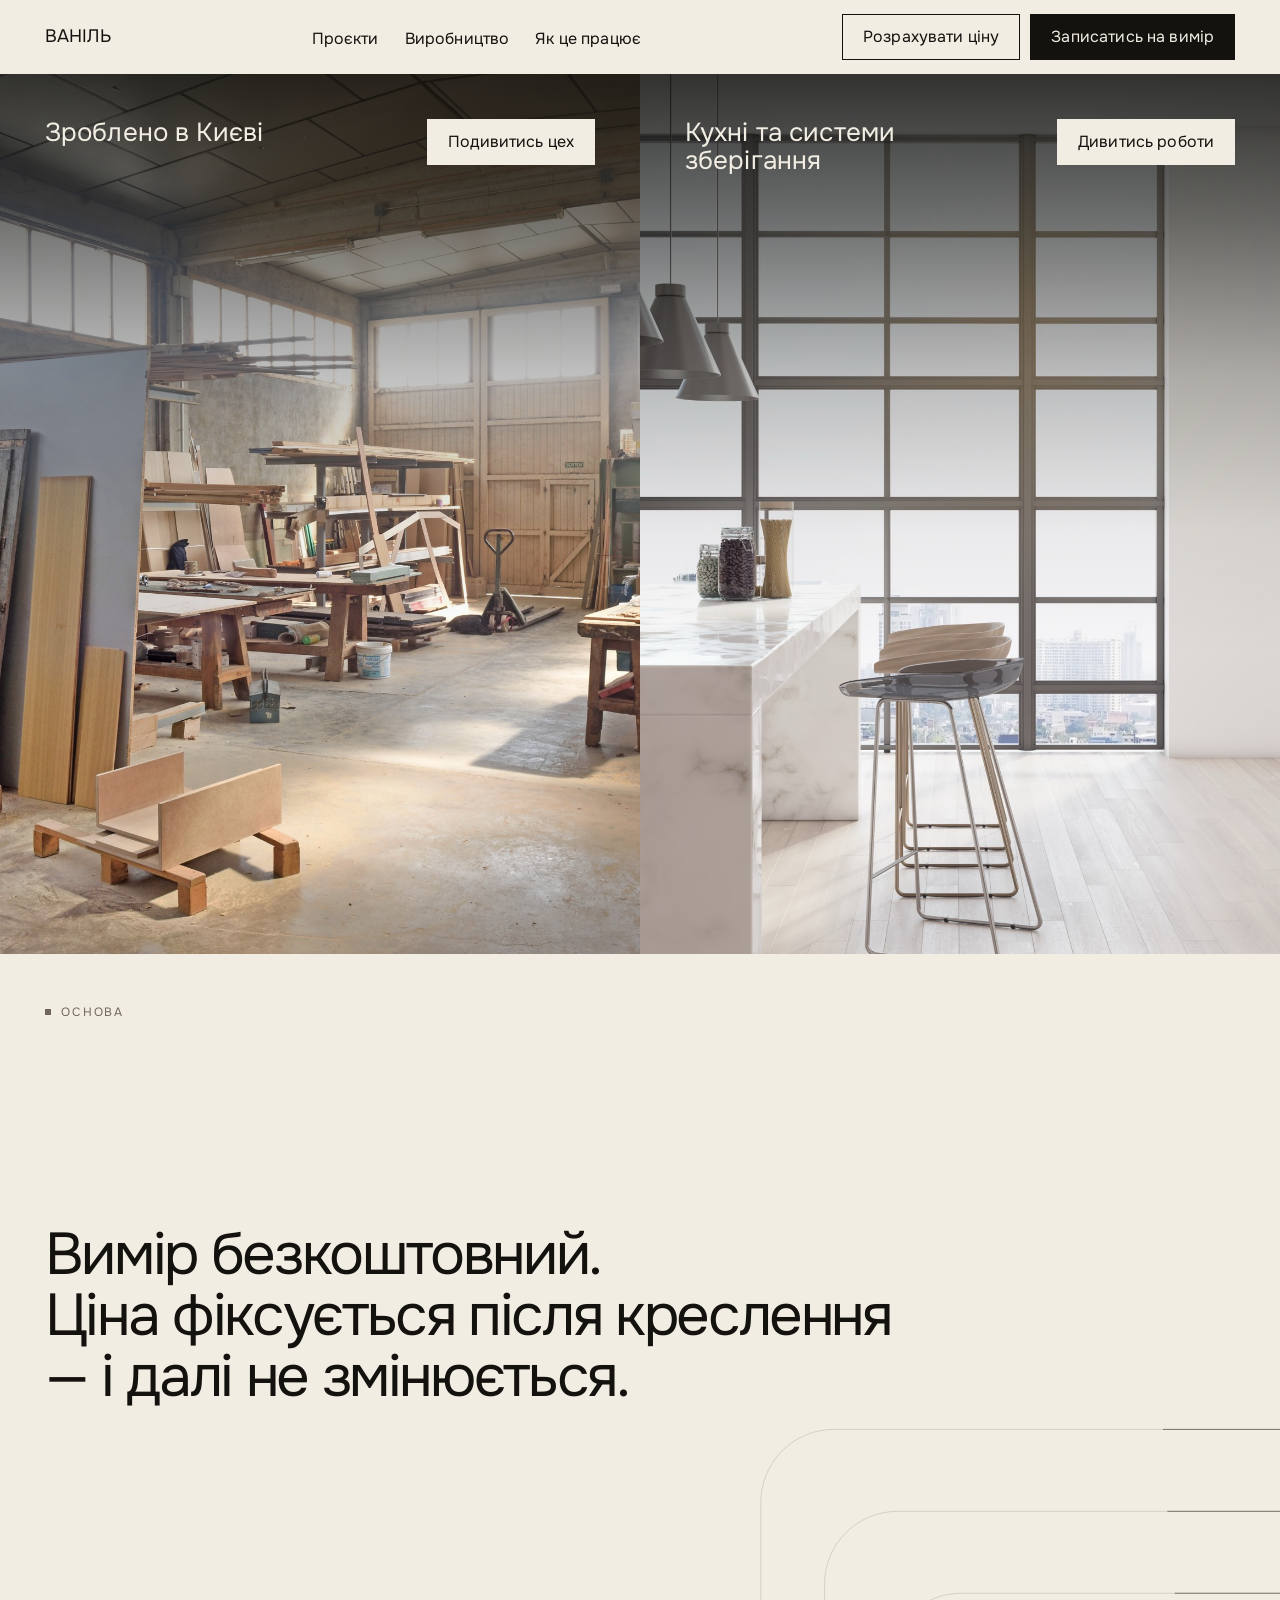
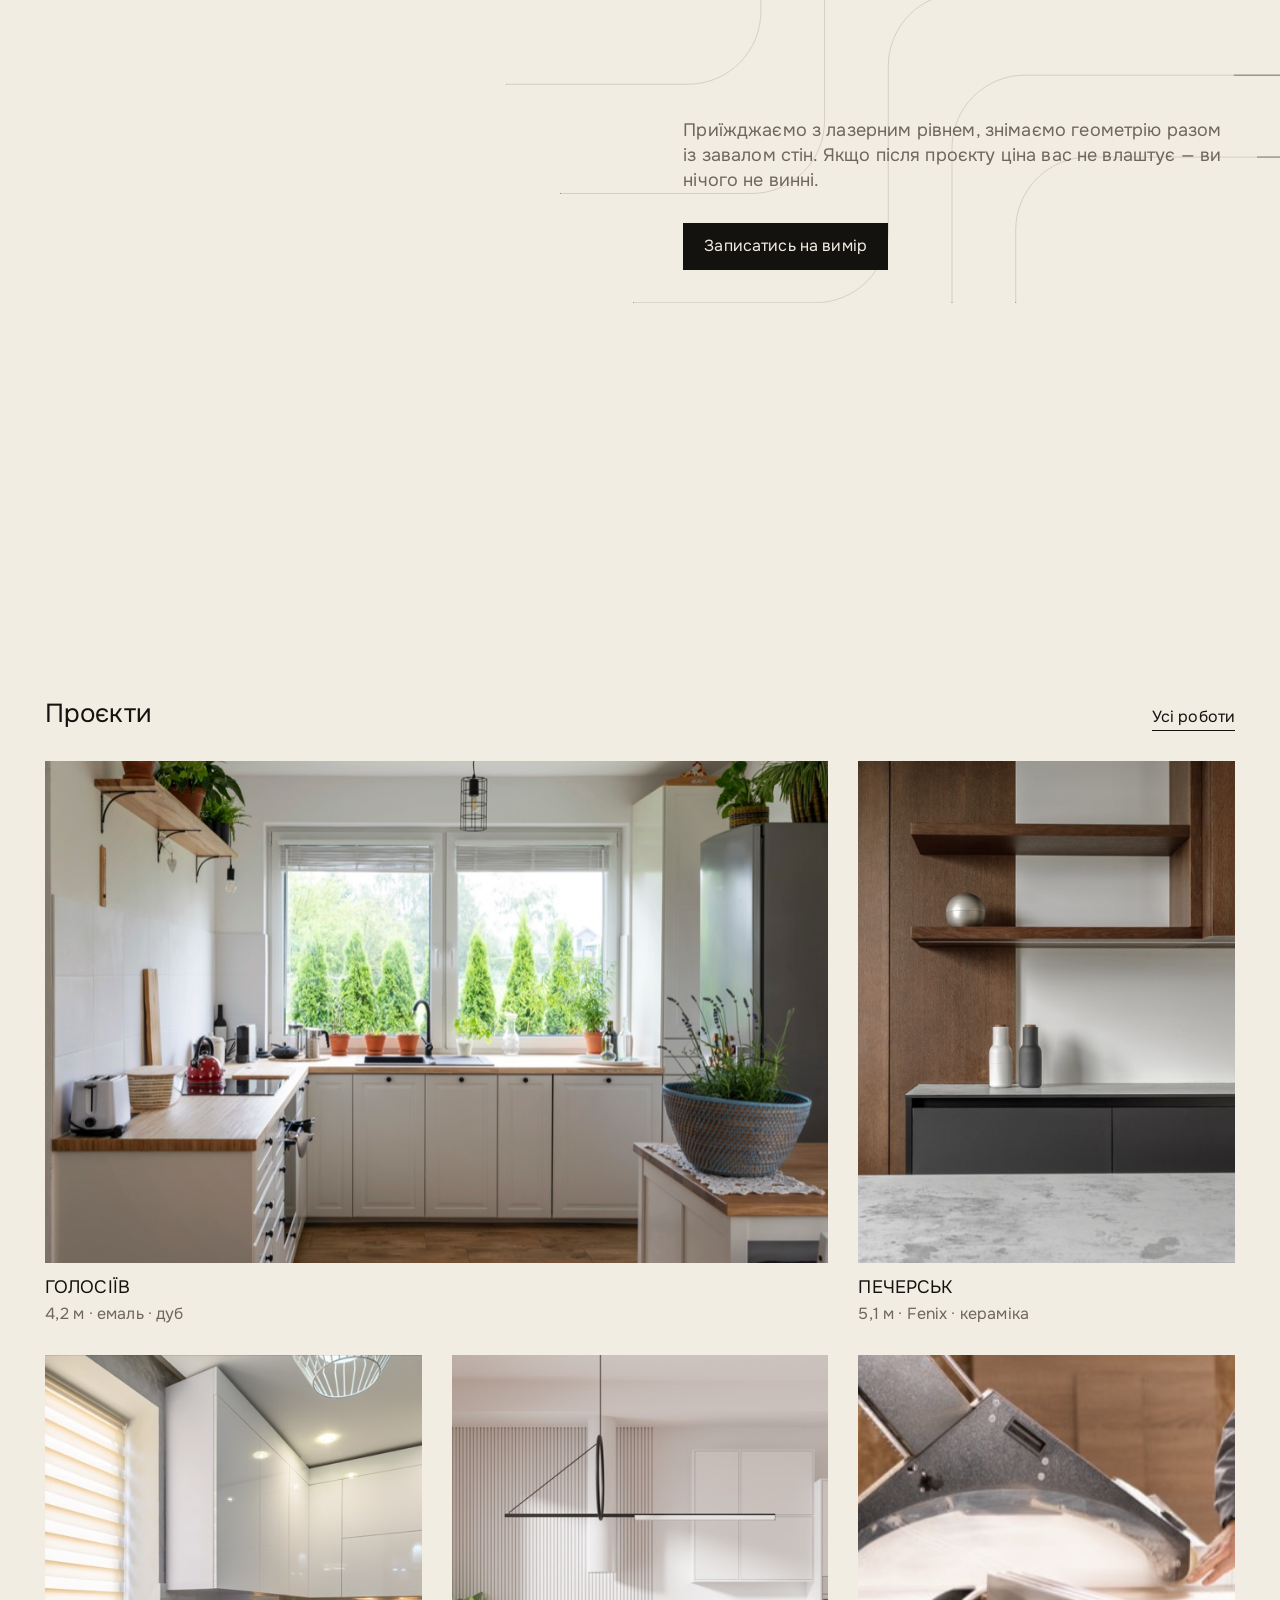
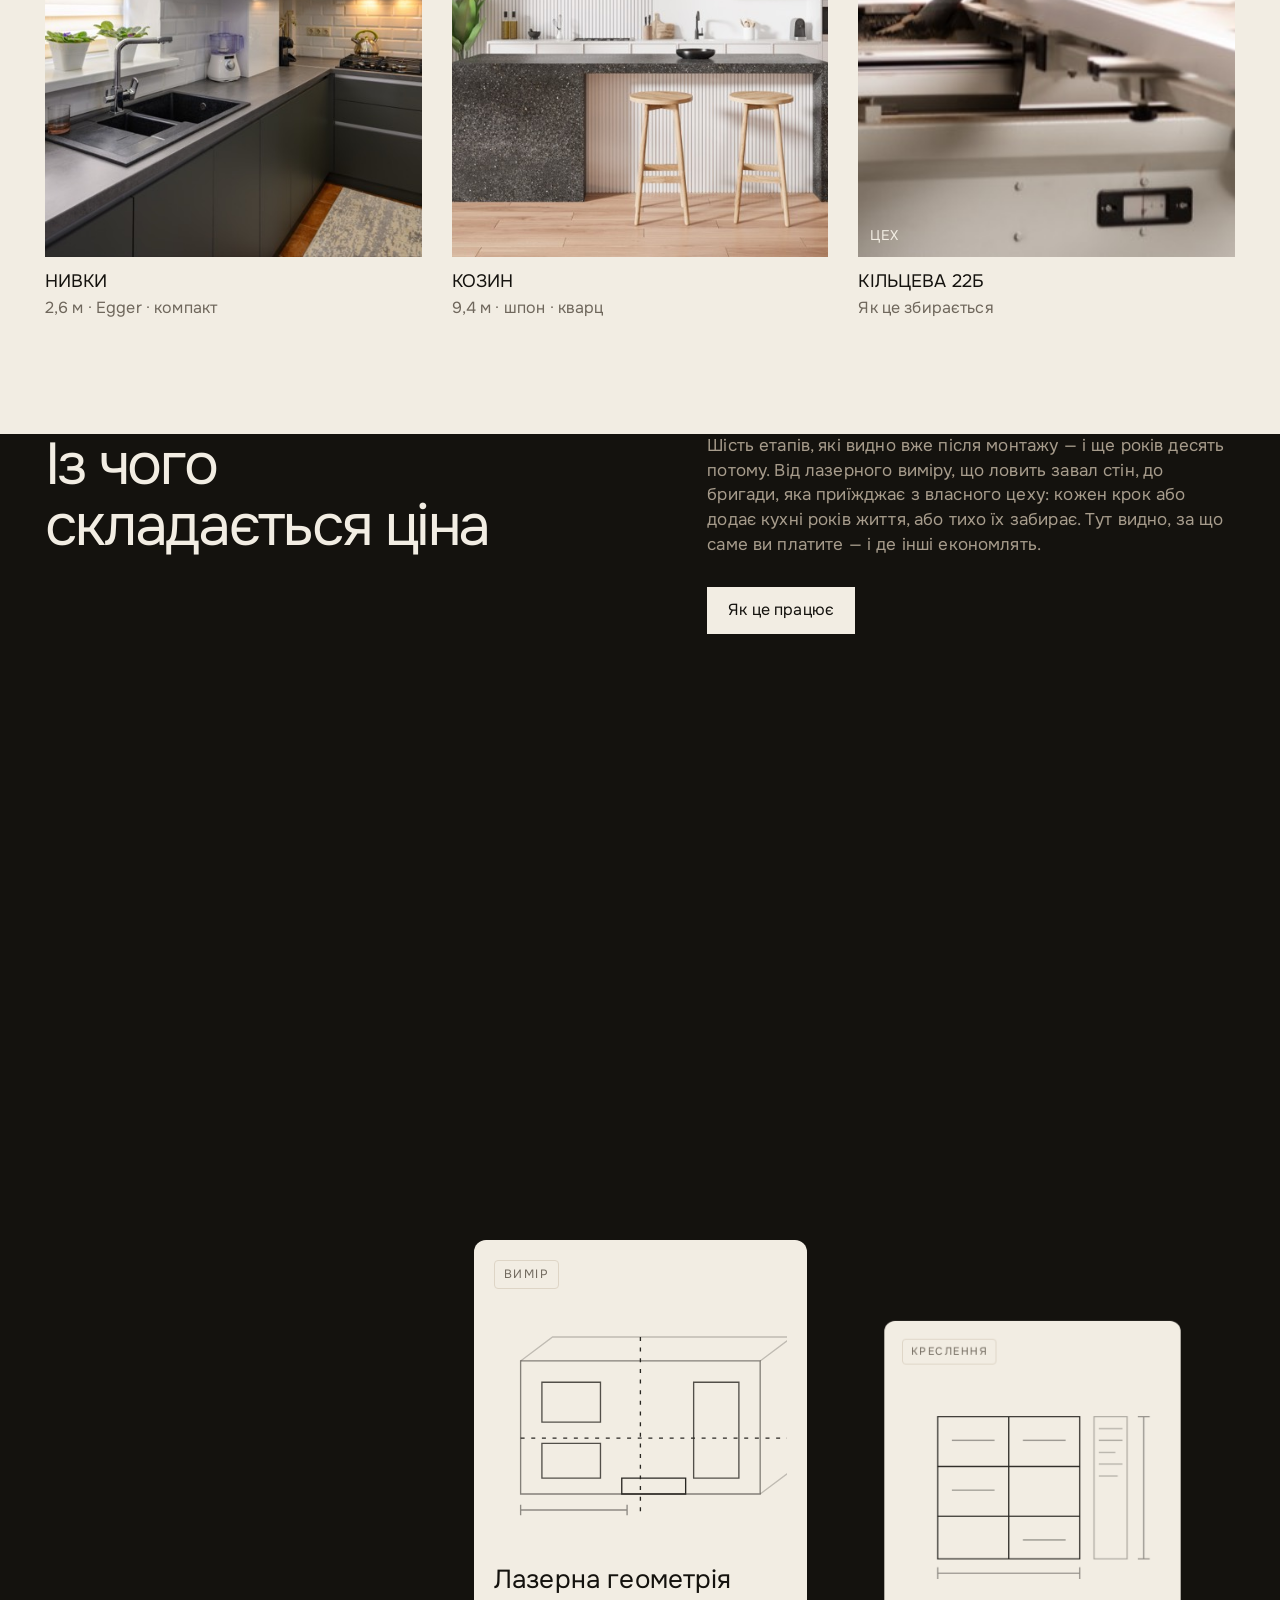
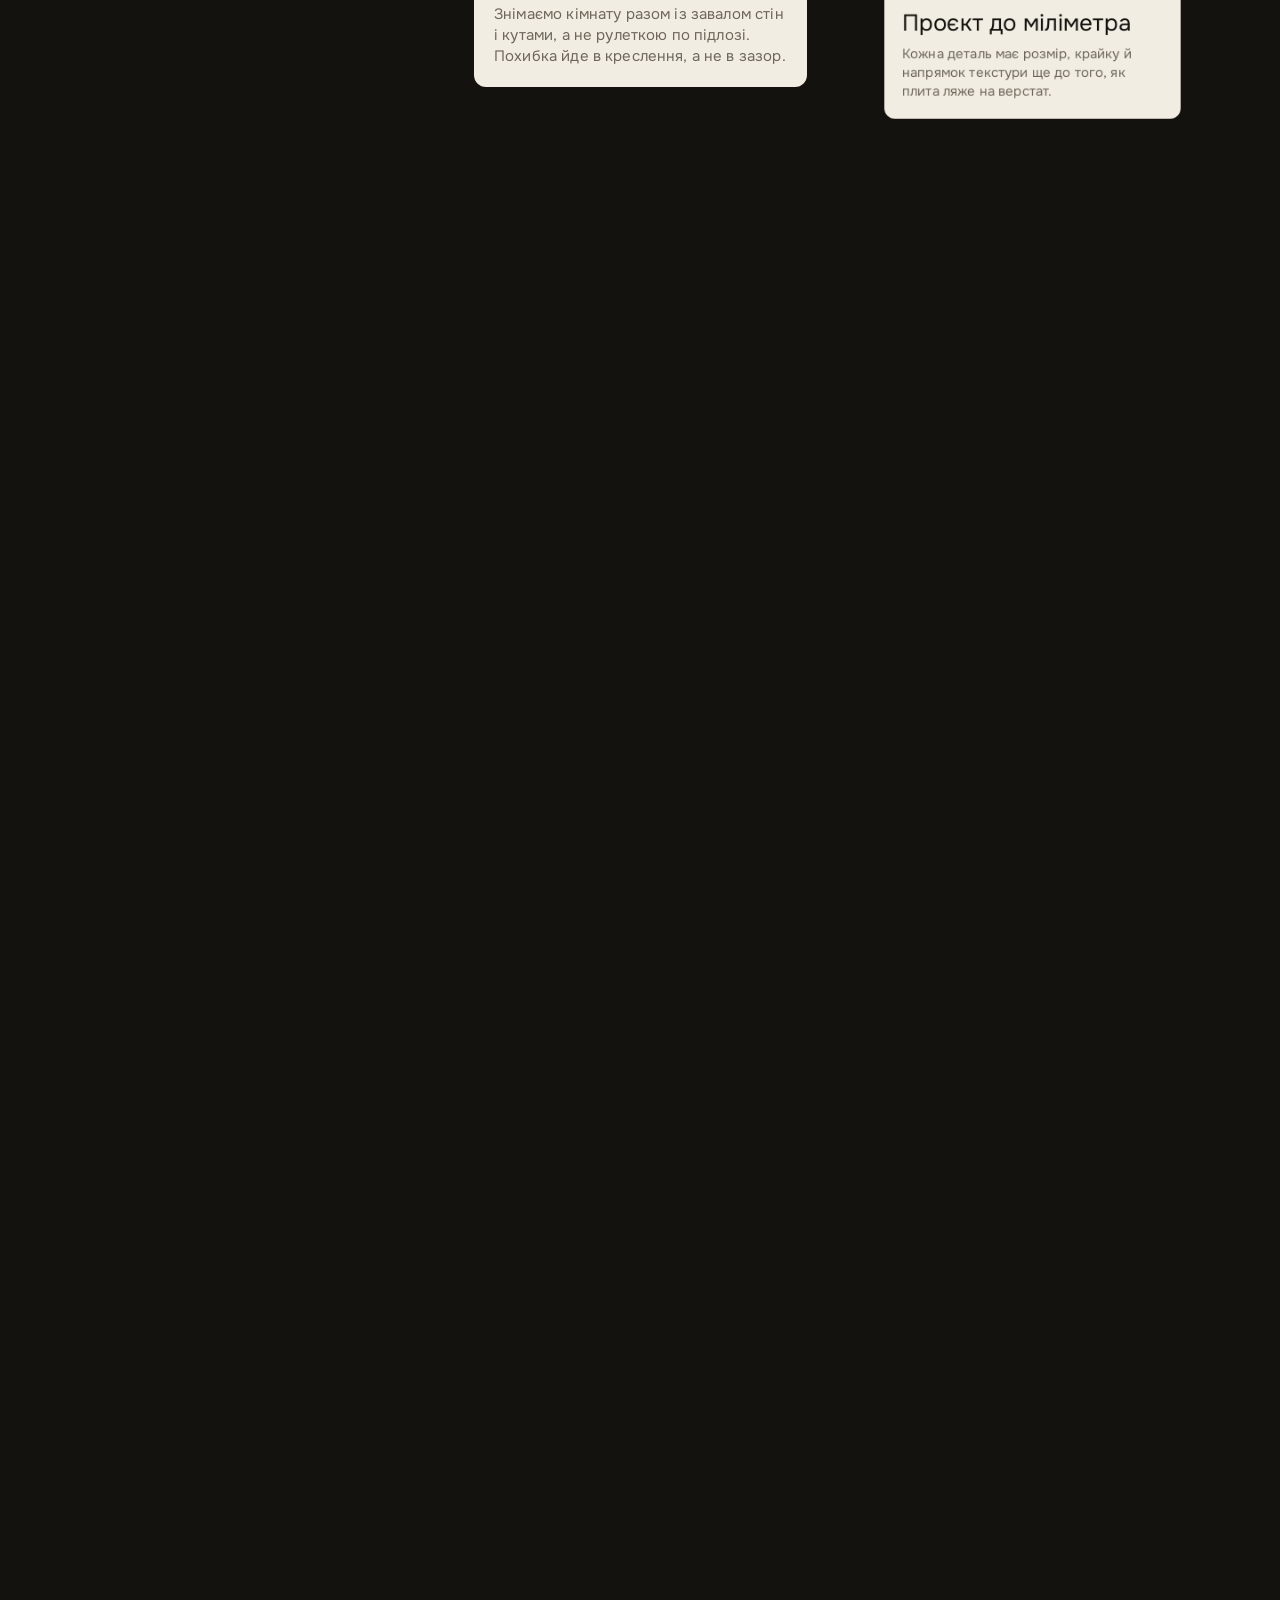
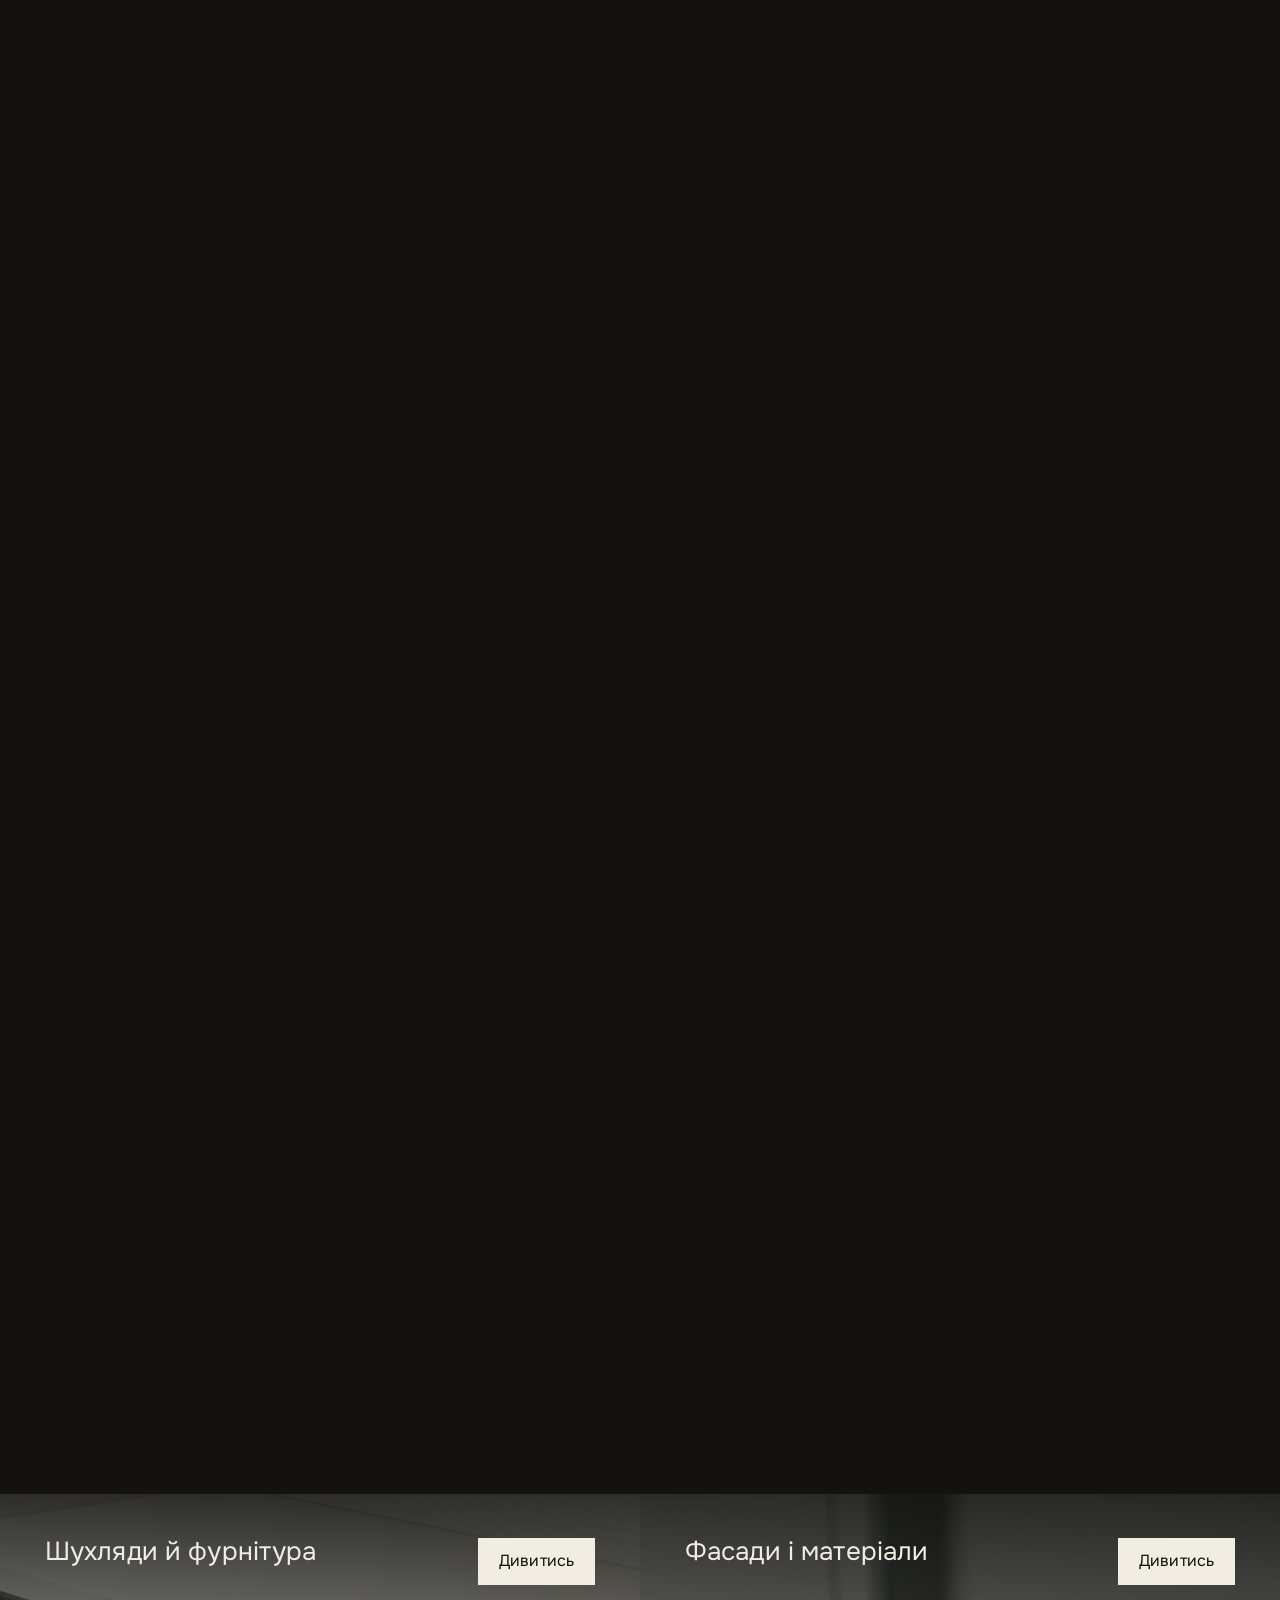
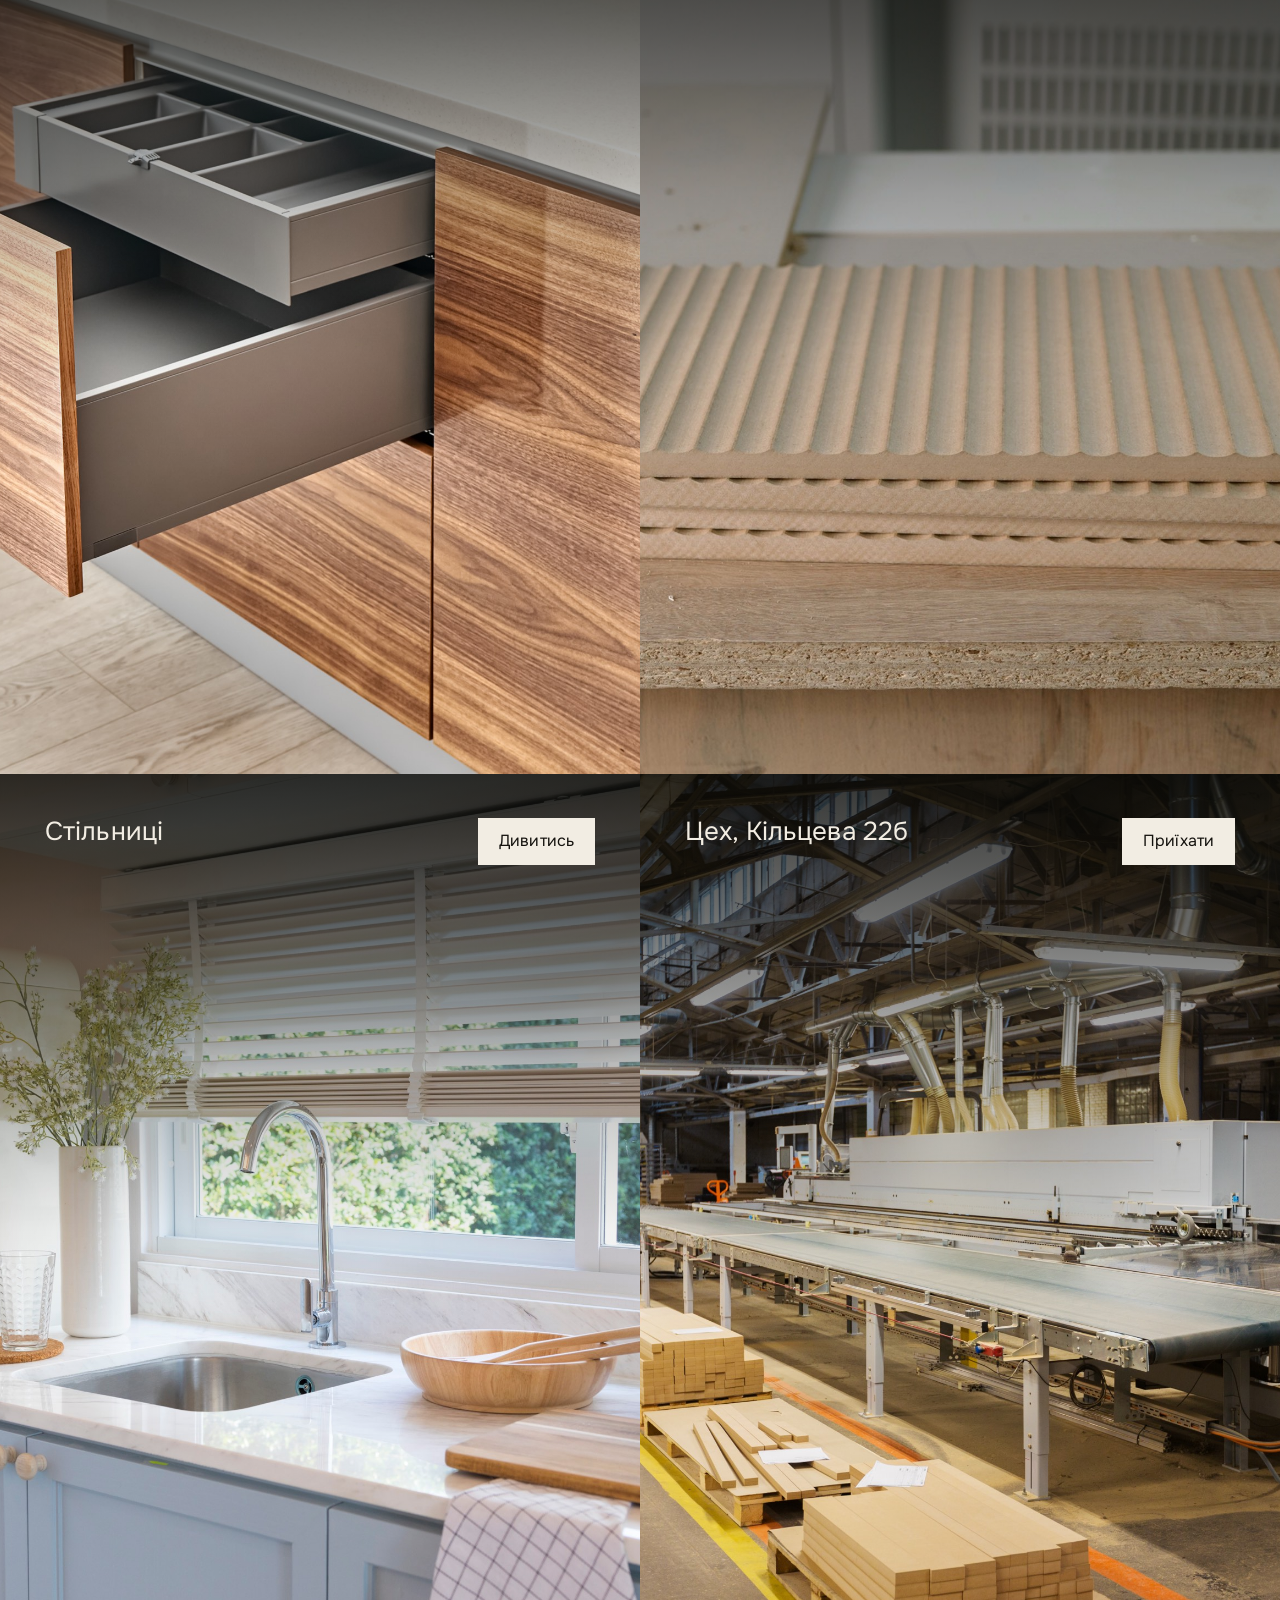
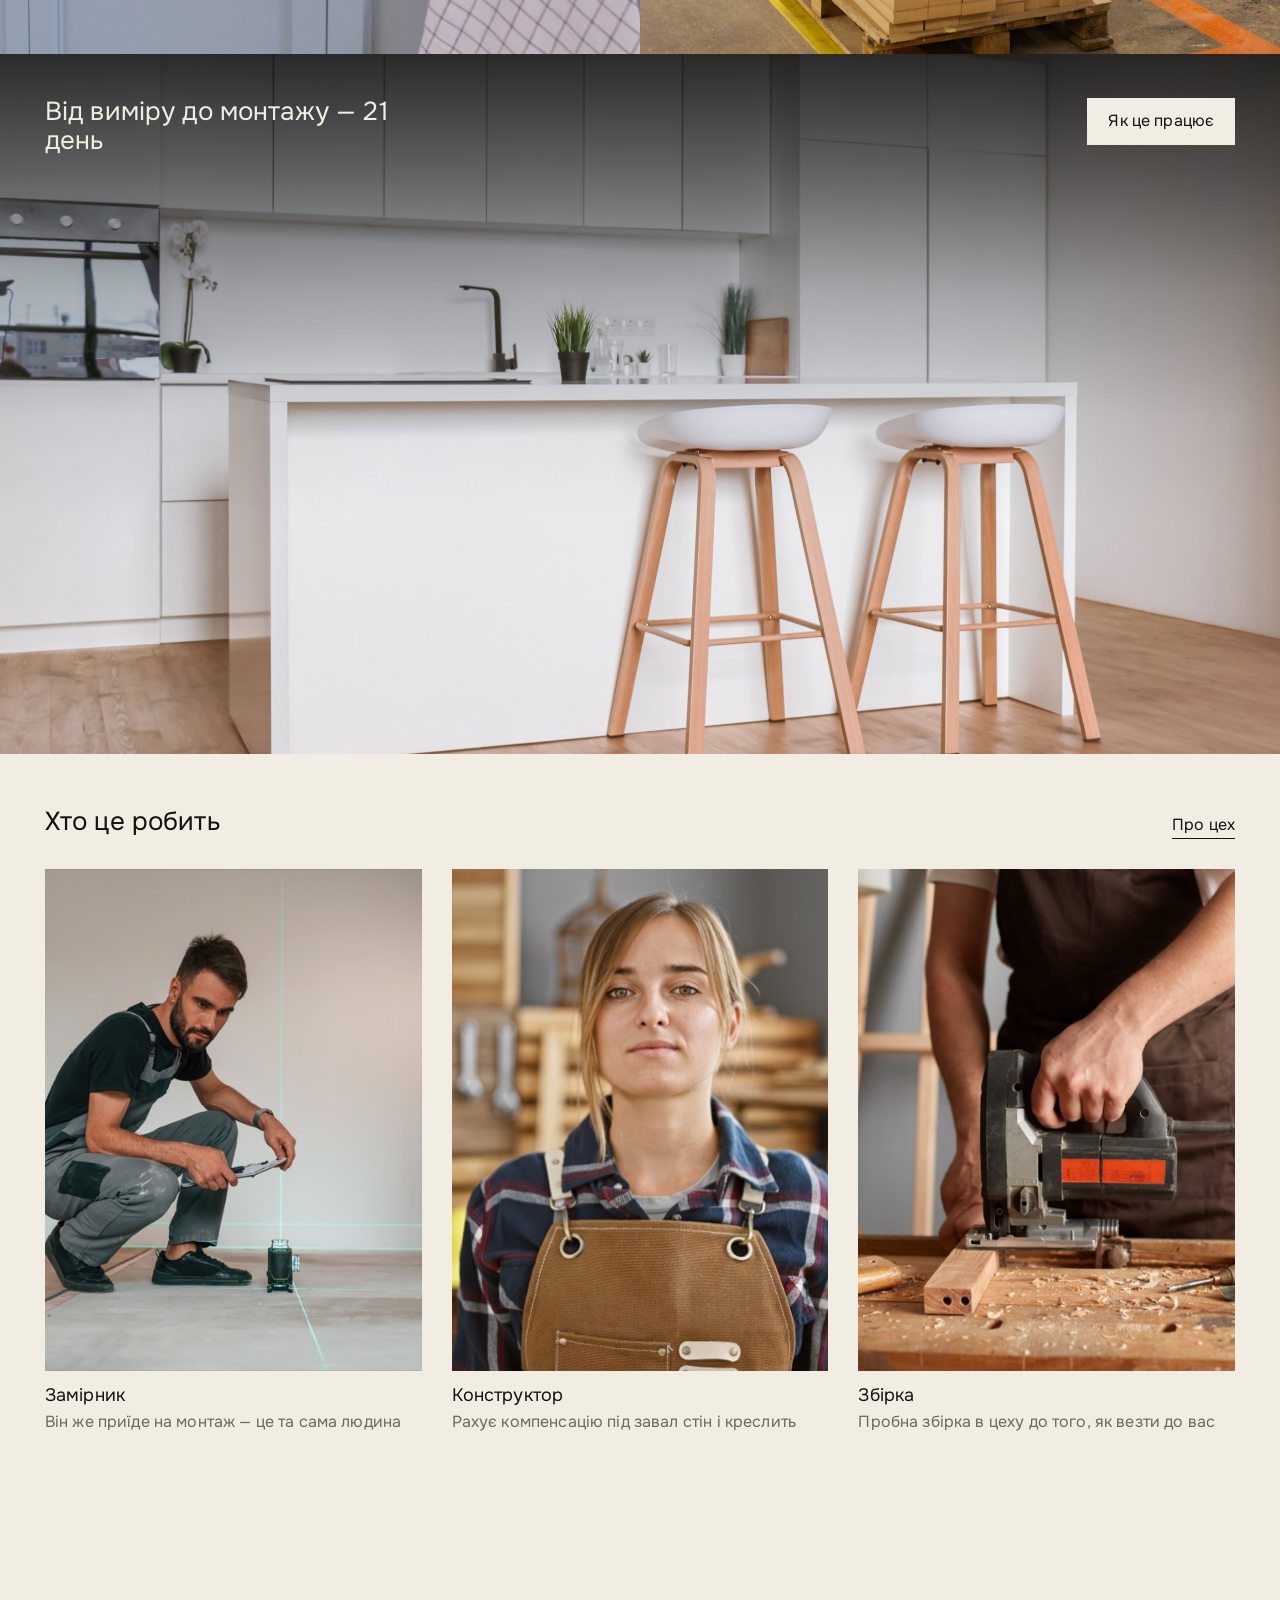
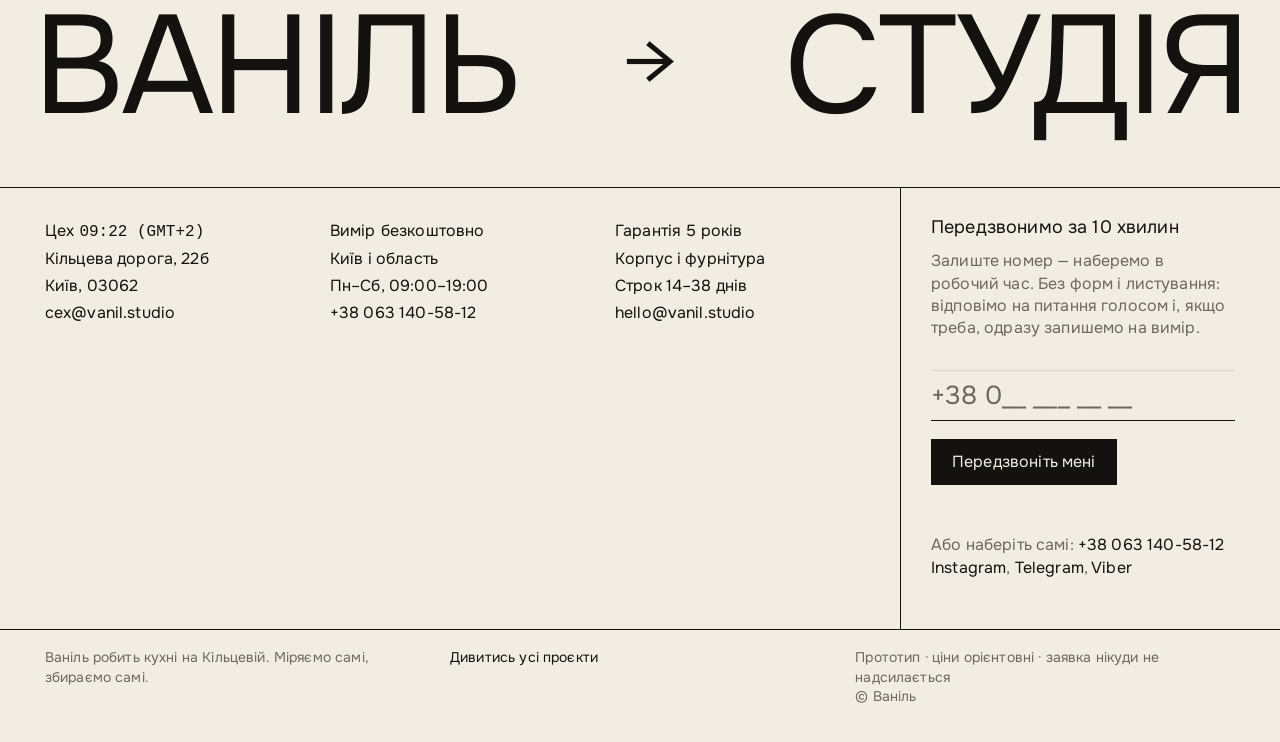
==== commit ba8dabc6: "Рейка: шапка поза піном, як у рефі; заявна секція — 1 кнопка, 3 рядки Шапка рейки вийшла з прилиплої" ====
--- a/index.html
+++ b/index.html
@@ -48,7 +48,7 @@
 <section class="claim rv">
   <p class="claim__eye"><i aria-hidden="true"></i>Основа</p>
 
-  <h2 class="claim__h">Вимір безкоштовний.<br>Ціна фіксується після креслення&nbsp;— і далі не<br>змінюється.</h2>
+  <h2 class="claim__h">Вимір безкоштовний.<br>Ціна фіксується після креслення<br>&mdash;&nbsp;і далі не змінюється.</h2>
 
   <!-- Лінії намальовані двічі: бліда підкладка тримає малюнок на місці,
        а поверх неї тим самим контуром біжить світлий відрізок. -->
@@ -74,9 +74,6 @@
        стін. Якщо після проєкту ціна вас не влаштує — ви нічого не винні.</p>
     <div class="claim__acts">
       <a class="btn btn--primary" href="vymir.html">Записатись на вимір</a>
-      <a class="lnk" href="rozrakhunok.html">Порахувати вартість</a>
-      <a class="lnk" href="vyrobnytstvo.html">Приїхати в цех</a>
-      <a class="lnk" href="vymir.html">Замовити зразки</a>
     </div>
   </div>
 </section>
@@ -122,8 +119,7 @@
 </div>
 
 <section class="rail" id="rail" aria-labelledby="railh">
-  <div class="rail__stage">
-    <div class="rail__head">
+  <div class="rail__head">
       <h2 id="railh">Із чого<br>складається ціна</h2>
       <div class="rail__intro">
         <p>Шість етапів, які видно вже після монтажу — і ще років десять потому.
@@ -134,7 +130,9 @@
       </div>
     </div>
 
-    <div class="rail__track" id="railTrack">
+  <div class="rail__pin">
+    <div class="rail__stage">
+      <div class="rail__track" id="railTrack">
 
       <div class="rcard" style="--dy:0">
         <span class="rcard__top"><span class="rcard__tag">Вимір</span></span>
@@ -246,6 +244,7 @@
         </span>
       </div>
 
+      </div>
     </div>
   </div>
 </section>
--- a/assets/style.css
+++ b/assets/style.css
@@ -299,14 +299,18 @@
 /* без відступу знизу: чорне тло має доходити впритул до наступної секції,
    «повітря» дає хвіст самої секції (TAIL в app.js), а не ванільна смуга */
 .rail{position:relative;background:var(--k);color:var(--w)}
-.rail__stage{display:flex;flex-direction:column;justify-content:center;gap:var(--s-xl);
+/* Шапка більше не всередині прилиплої сцени: як у рефі, вона їде вгору
+   звичайним потоком, а прилипає тільки ряд карток. Через це картки на
+   старті визирають з-під нижнього краю екрана й піднімаються при скролі. */
+.rail__head{padding-top:var(--s-xl);margin-bottom:380px}
+.rail__stage{display:flex;flex-direction:column;justify-content:center;
              padding:var(--s-xl) 0;overflow:hidden}
 /* шапка за композицією референсу: великий заголовок ліворуч, абзац із дією —
    праворуч по краю поля, між ними й картками багато повітря */
 .rail__head{display:grid;grid-template-columns:1fr auto;align-items:start;
             gap:var(--s-md) var(--s-2xl);padding:0 var(--g)}
 .rail__head h2{color:var(--w);max-width:14ch;
-               font-size:clamp(34px,5.4vw,80px);line-height:1.02;letter-spacing:-.03em}
+               font-size:clamp(32px,4.6vw,66px);line-height:1.04;letter-spacing:-.04em}
 .rail__intro{justify-self:end;max-width:44ch;
              display:flex;flex-direction:column;gap:var(--s-sm);align-items:flex-start}
 .rail__intro p{color:#A79C8C;font-size:17px;line-height:1.45;margin:0}
@@ -320,16 +324,16 @@
 /* Картка компактніша, ніж була: шапка секції тепер займає верх екрана, і все
    разом мусить лягти в 100vh, з якого 150px віддано смузі чорного знизу. */
 .rcard{flex:0 0 clamp(272px,26vw,376px);scroll-snap-align:center;
-       display:flex;flex-direction:column;gap:var(--s-xs);
-       background:var(--w);color:var(--k);padding:18px;min-height:0;
+       display:flex;flex-direction:column;gap:var(--s-sm);
+       background:var(--w);color:var(--k);padding:20px;min-height:440px;
        border-radius:12px;overflow:hidden}
 .rcard__top{display:flex;align-items:flex-start;gap:14px}
 .rcard__tag{font-size:12px;letter-spacing:.12em;text-transform:uppercase;
             color:var(--grey);border:1px solid var(--hair);padding:5px 9px;border-radius:4px}
 .rcard__vis{flex:1 1 auto;display:flex;align-items:center;justify-content:center;padding:2px 0}
 .rcard__vis svg{width:100%;height:auto;color:var(--k);opacity:.9}
-.rcard__body b{display:block;font-weight:400;font-size:22px;line-height:1.12;margin-bottom:8px}
-.rcard__body span{display:block;font-size:14px;line-height:1.4;color:var(--grey)}
+.rcard__body b{display:block;font-weight:400;font-size:26px;line-height:1.1;margin-bottom:10px}
+.rcard__body span{display:block;font-size:15px;line-height:1.4;color:var(--grey)}
 
 /* Режим із JS: сцена прилипає, доріжка їде через --rail-x, картки стоять
    сходинкою через --dy й меншають до країв через --sc (обидва рахує app.js).
@@ -339,17 +343,19 @@
 /* Смуга чорного під картками: прилипання обмежене content-box, тож ці 150px
    доріжка не займає — наприкінці ходу сцена йде вгору, а поле лишається.
    app.js додає ті самі 150 до --rail-len, щоб хід від цього не вкоротився. */
-.js-rail .rail{height:var(--rail-len);padding-bottom:150px}
+.js-rail .rail__pin{height:var(--rail-len)}
+.js-rail .rail{padding-bottom:150px}
 .js-rail .rail__stage{position:sticky;top:0;height:100vh;padding:0;justify-content:center}
 .js-rail .rail__track{overflow:visible;scroll-snap-type:none;padding-block:0;
                       padding-inline:var(--rail-pad,var(--g));
                       transform:translate3d(var(--rail-x,0),0,0);will-change:transform}
 .js-rail .rcard{transform:translateY(calc(var(--dy,0) * var(--rail-wave))) scale(var(--sc,1));
                 will-change:transform}
-.js-rail{--rail-wave:clamp(0px,2.6vw,38px)}
+.js-rail{--rail-wave:clamp(0px,4.4vw,64px)}
 
 @media (max-width:900px){
-  .rail__stage{padding:var(--s-lg) 0;gap:var(--s-lg)}
+  .rail__stage{padding:var(--s-lg) 0}
+  .rail__head{padding-top:var(--s-lg);margin-bottom:var(--s-xl)}
   /* дві колонки тут не тримаються: абзац виїжджав за правий край екрана */
   .rail__head{grid-template-columns:1fr;gap:var(--s-sm)}
   .rail__head h2{max-width:none}
@@ -358,13 +364,13 @@
 /* дубль умови з app.js: якщо JS не встиг перерахувати після повороту екрана,
    пін усе одно не вмикається і сходинку не обрізає */
 @media (max-width:900px),(max-height:760px){
-  .js-rail .rail{height:auto}
+  .js-rail .rail__pin{height:auto}
   .js-rail .rail__stage{position:static;height:auto;padding:var(--s-xl) 0}
   .js-rail .rail__track{overflow-x:auto;transform:none;scroll-snap-type:x mandatory}
   .js-rail .rcard{transform:none}
 }
 @media (prefers-reduced-motion:reduce){
-  .js-rail .rail{height:auto}
+  .js-rail .rail__pin{height:auto}
   .js-rail .rail__stage{position:static;height:auto;padding:var(--s-xl) 0}
   .js-rail .rail__track{overflow-x:auto;transform:none;scroll-snap-type:x mandatory}
   .js-rail .rcard{transform:none}
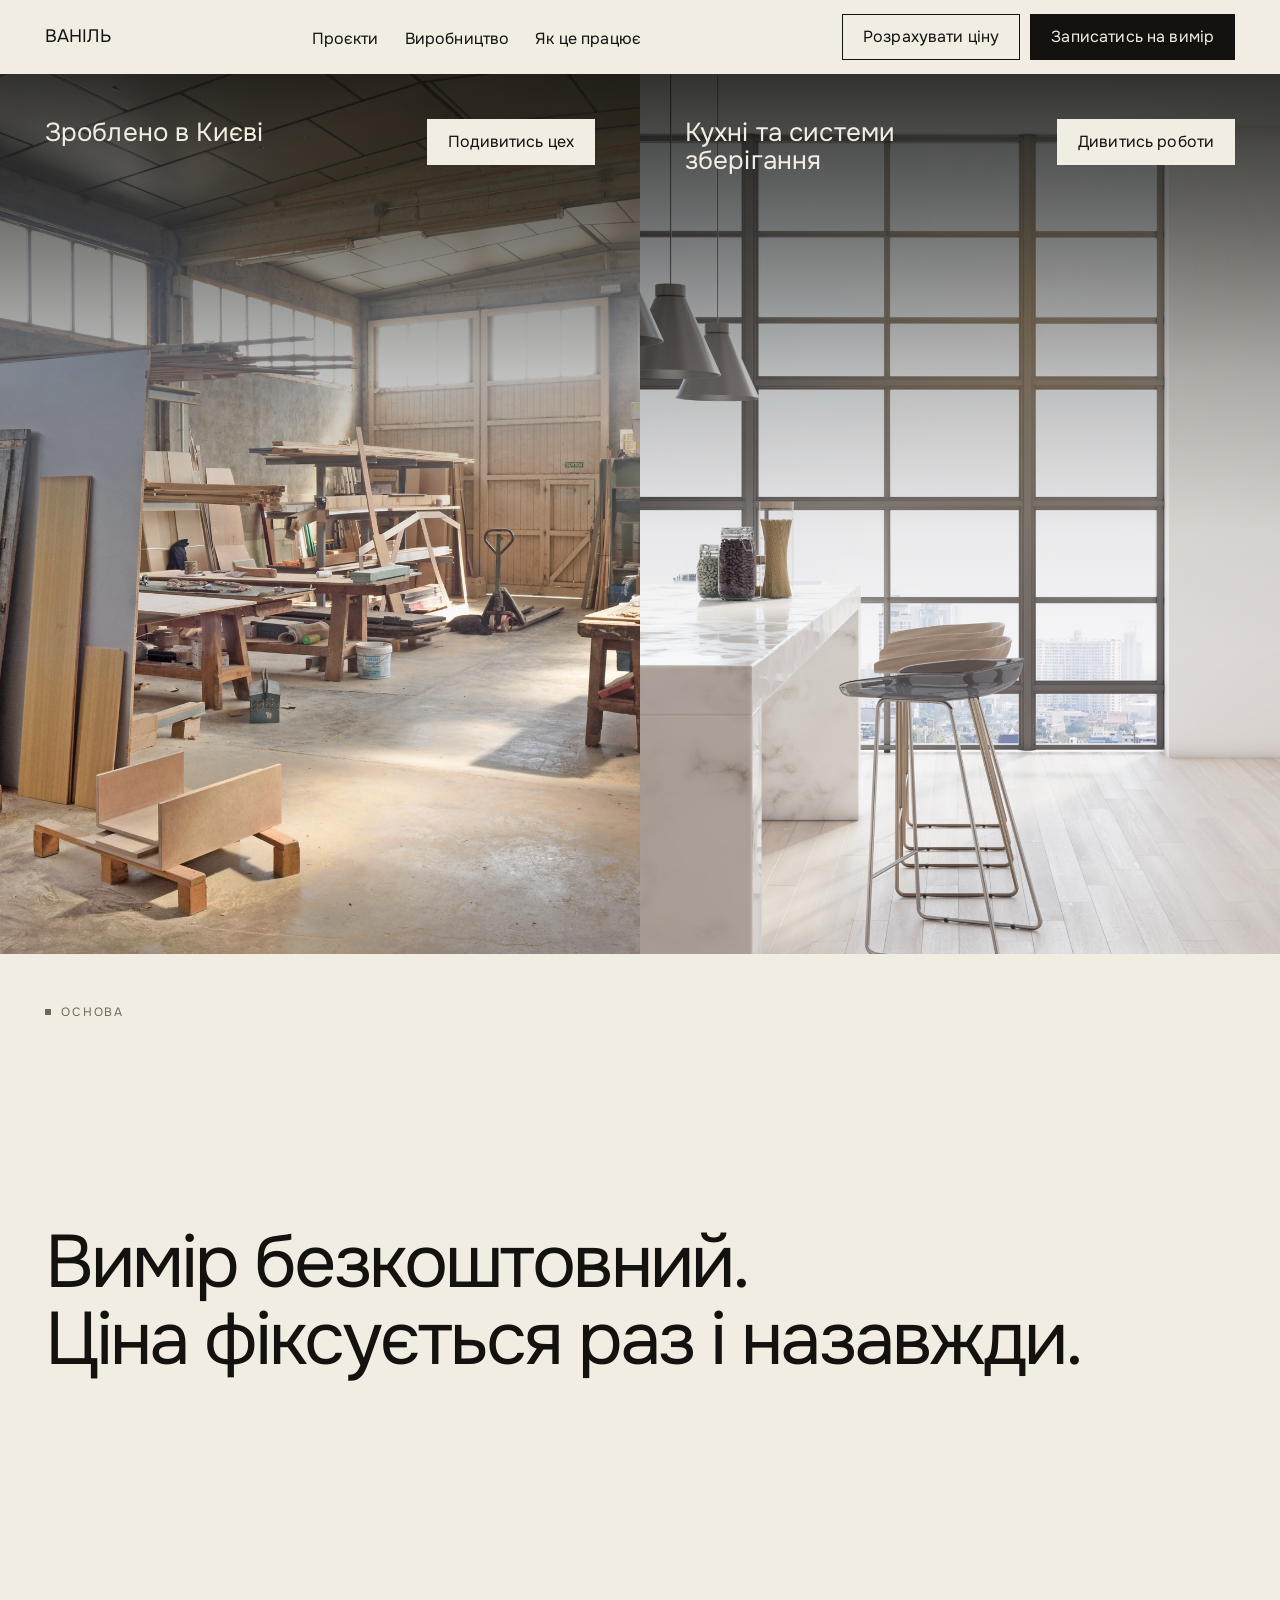
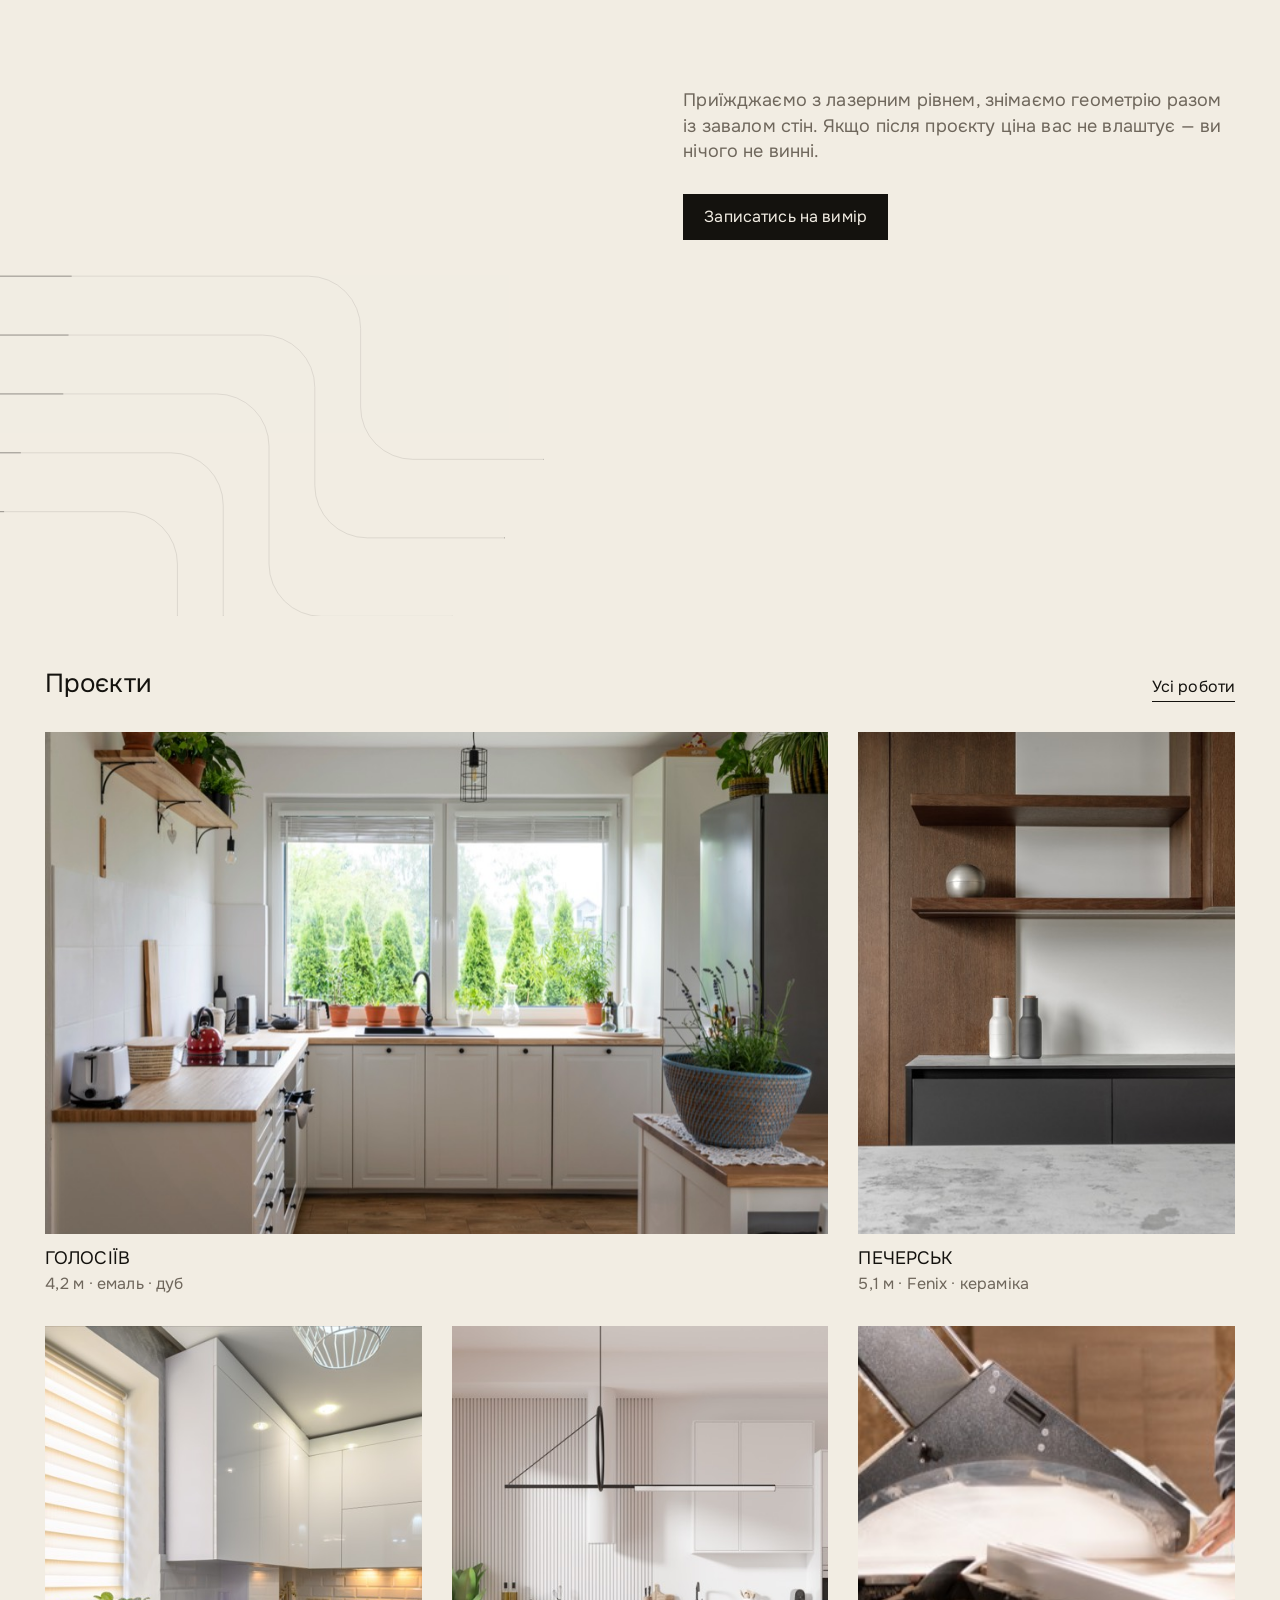
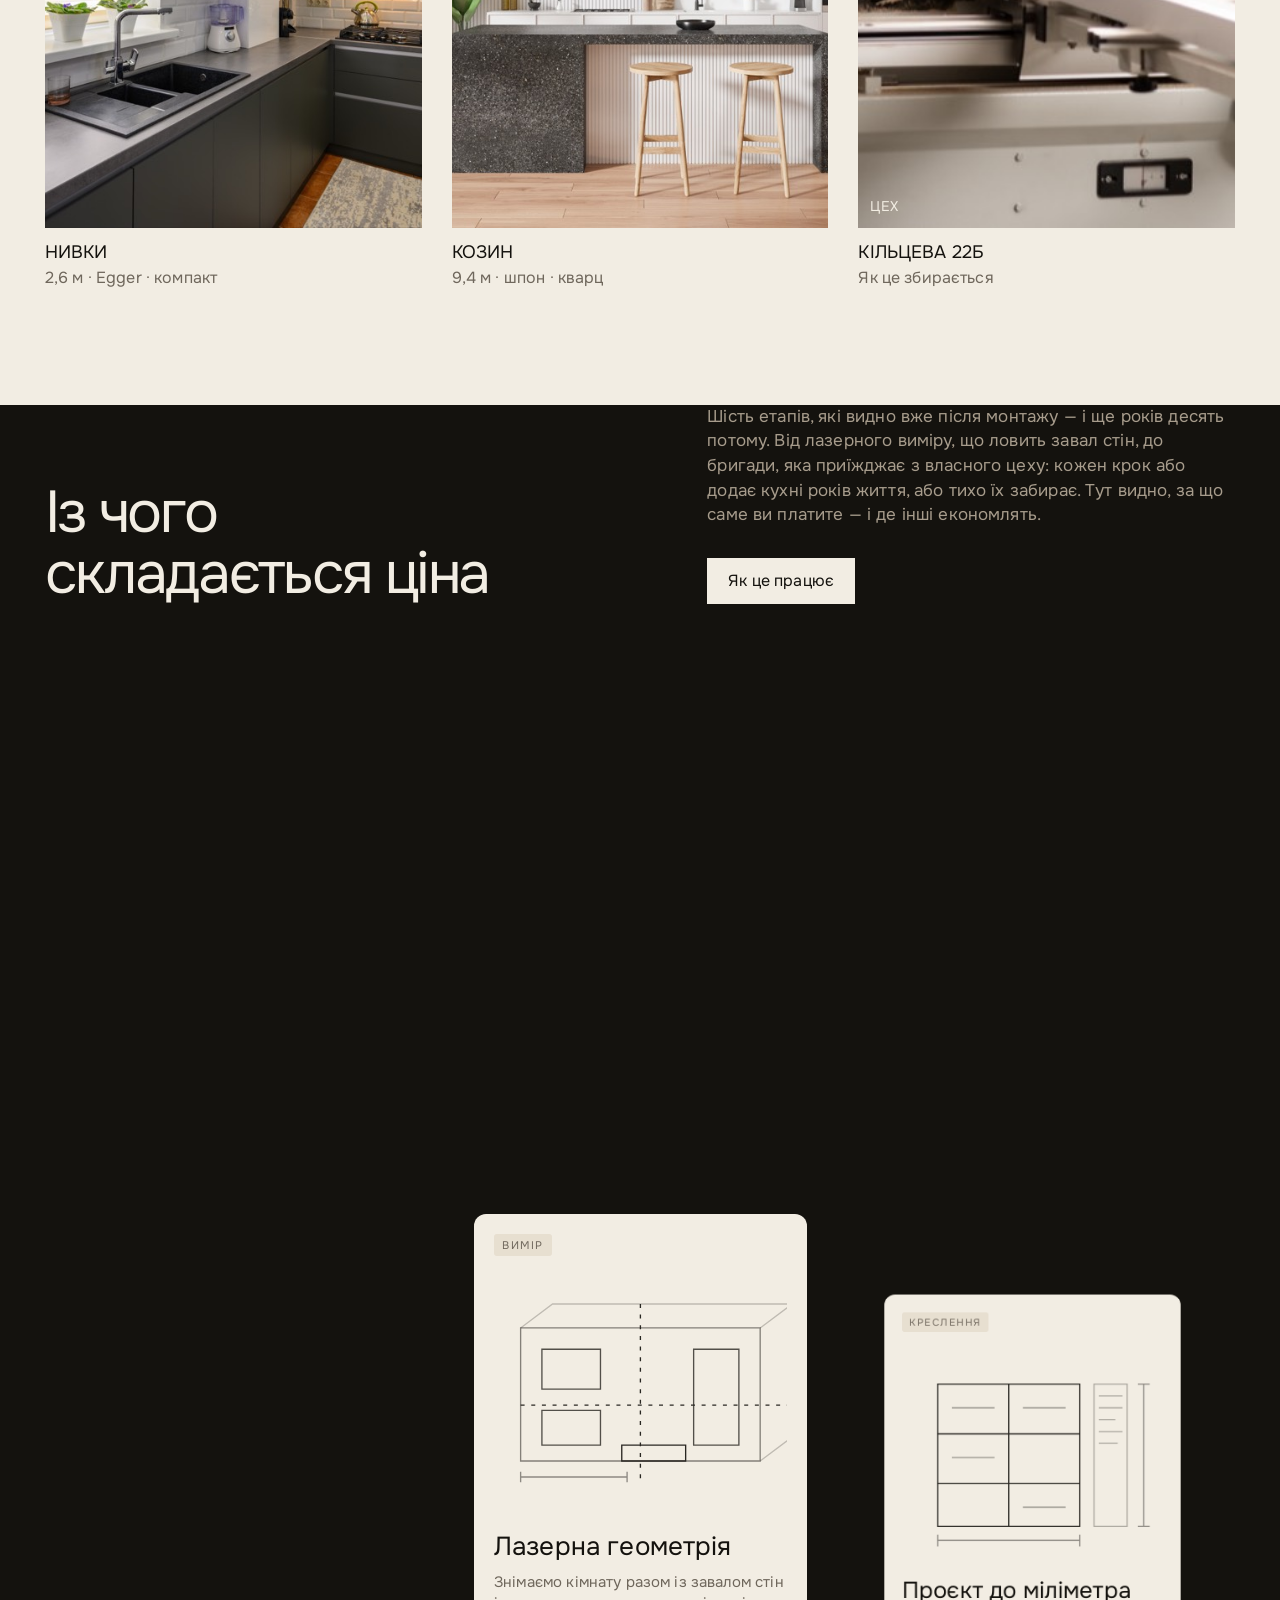
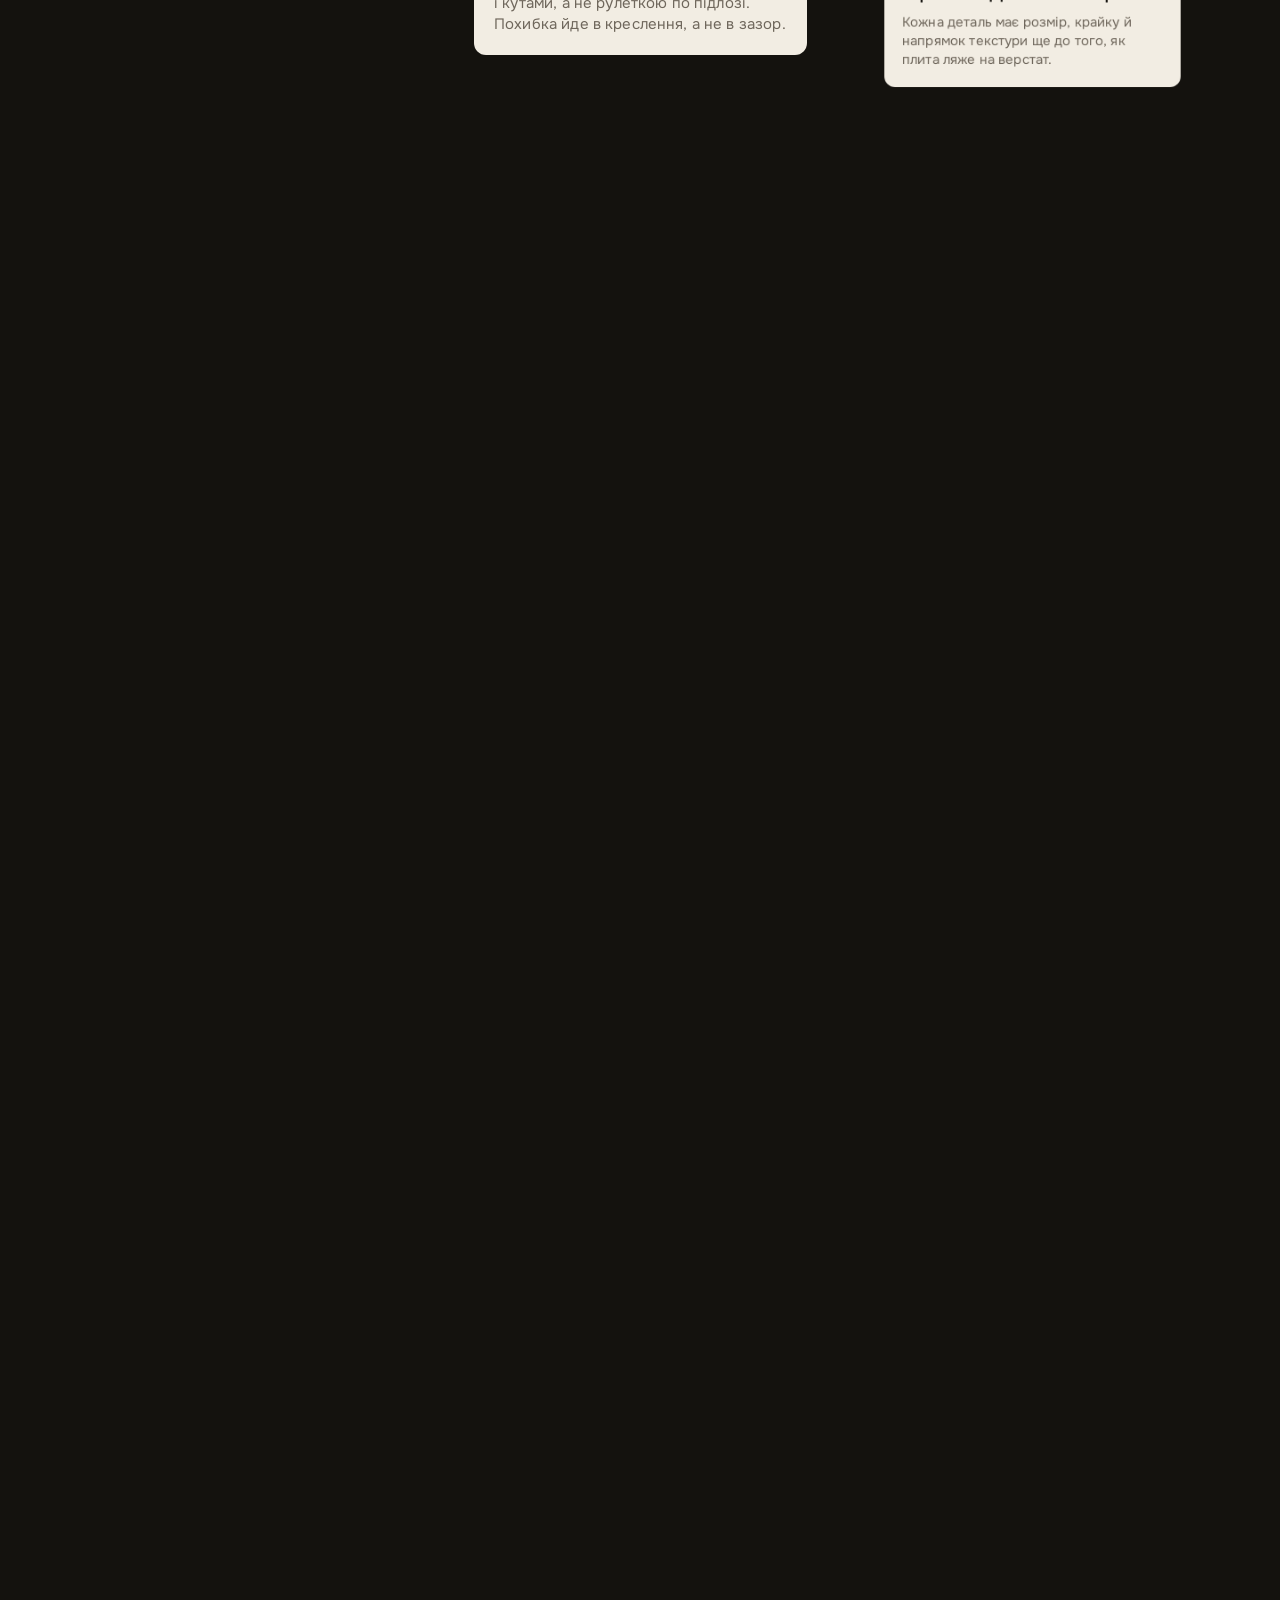
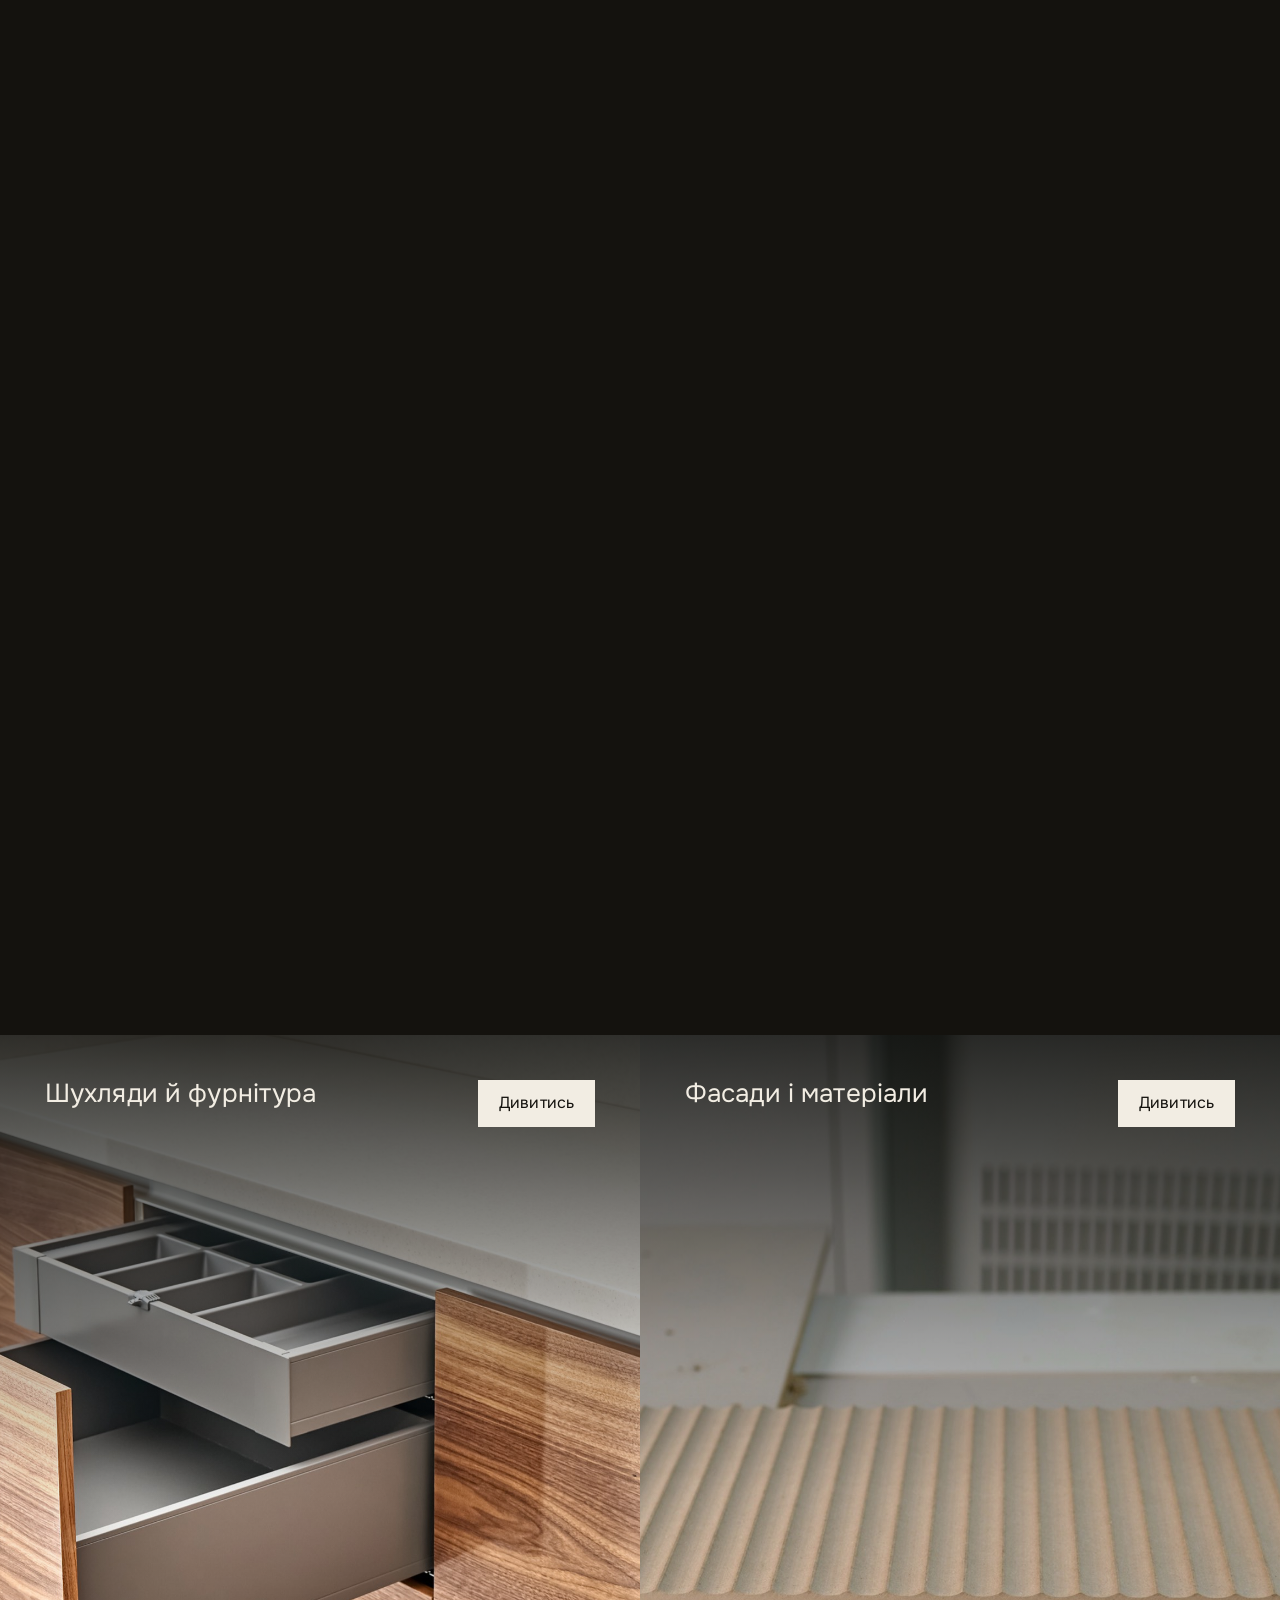
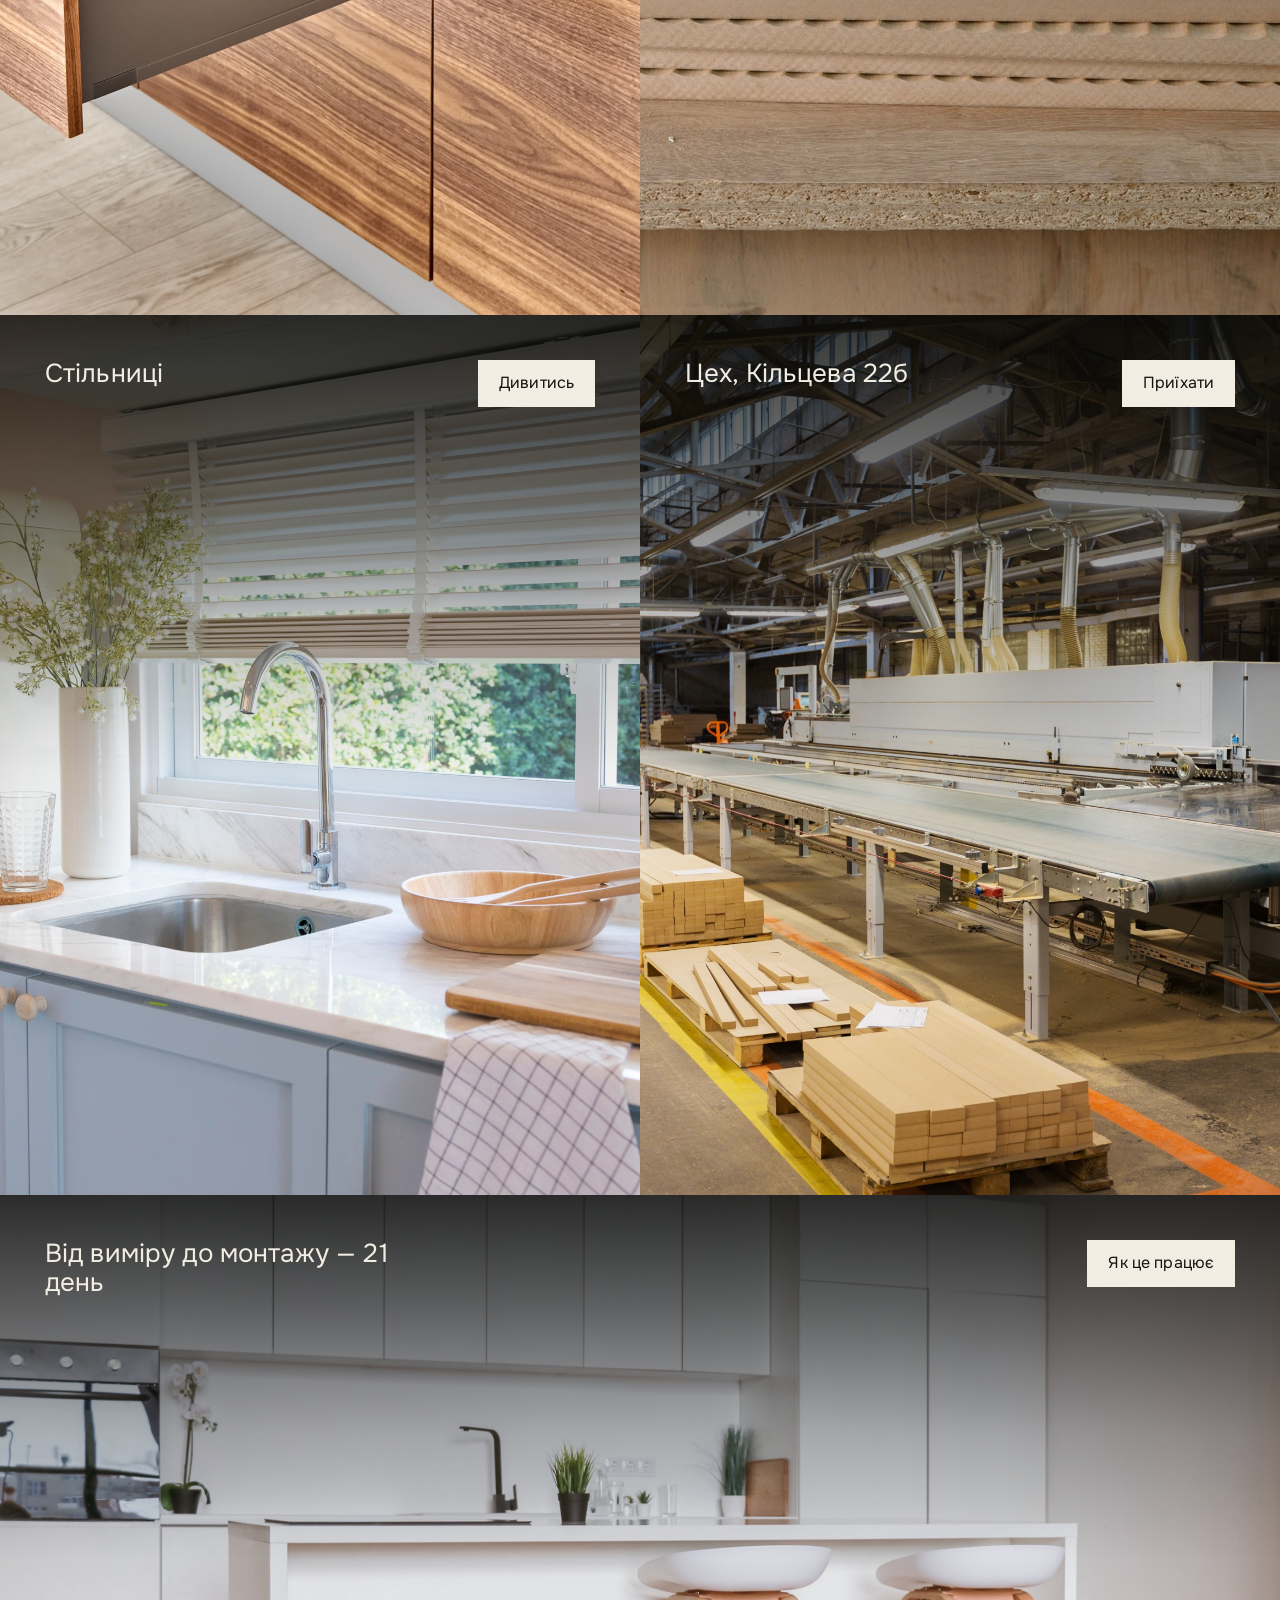
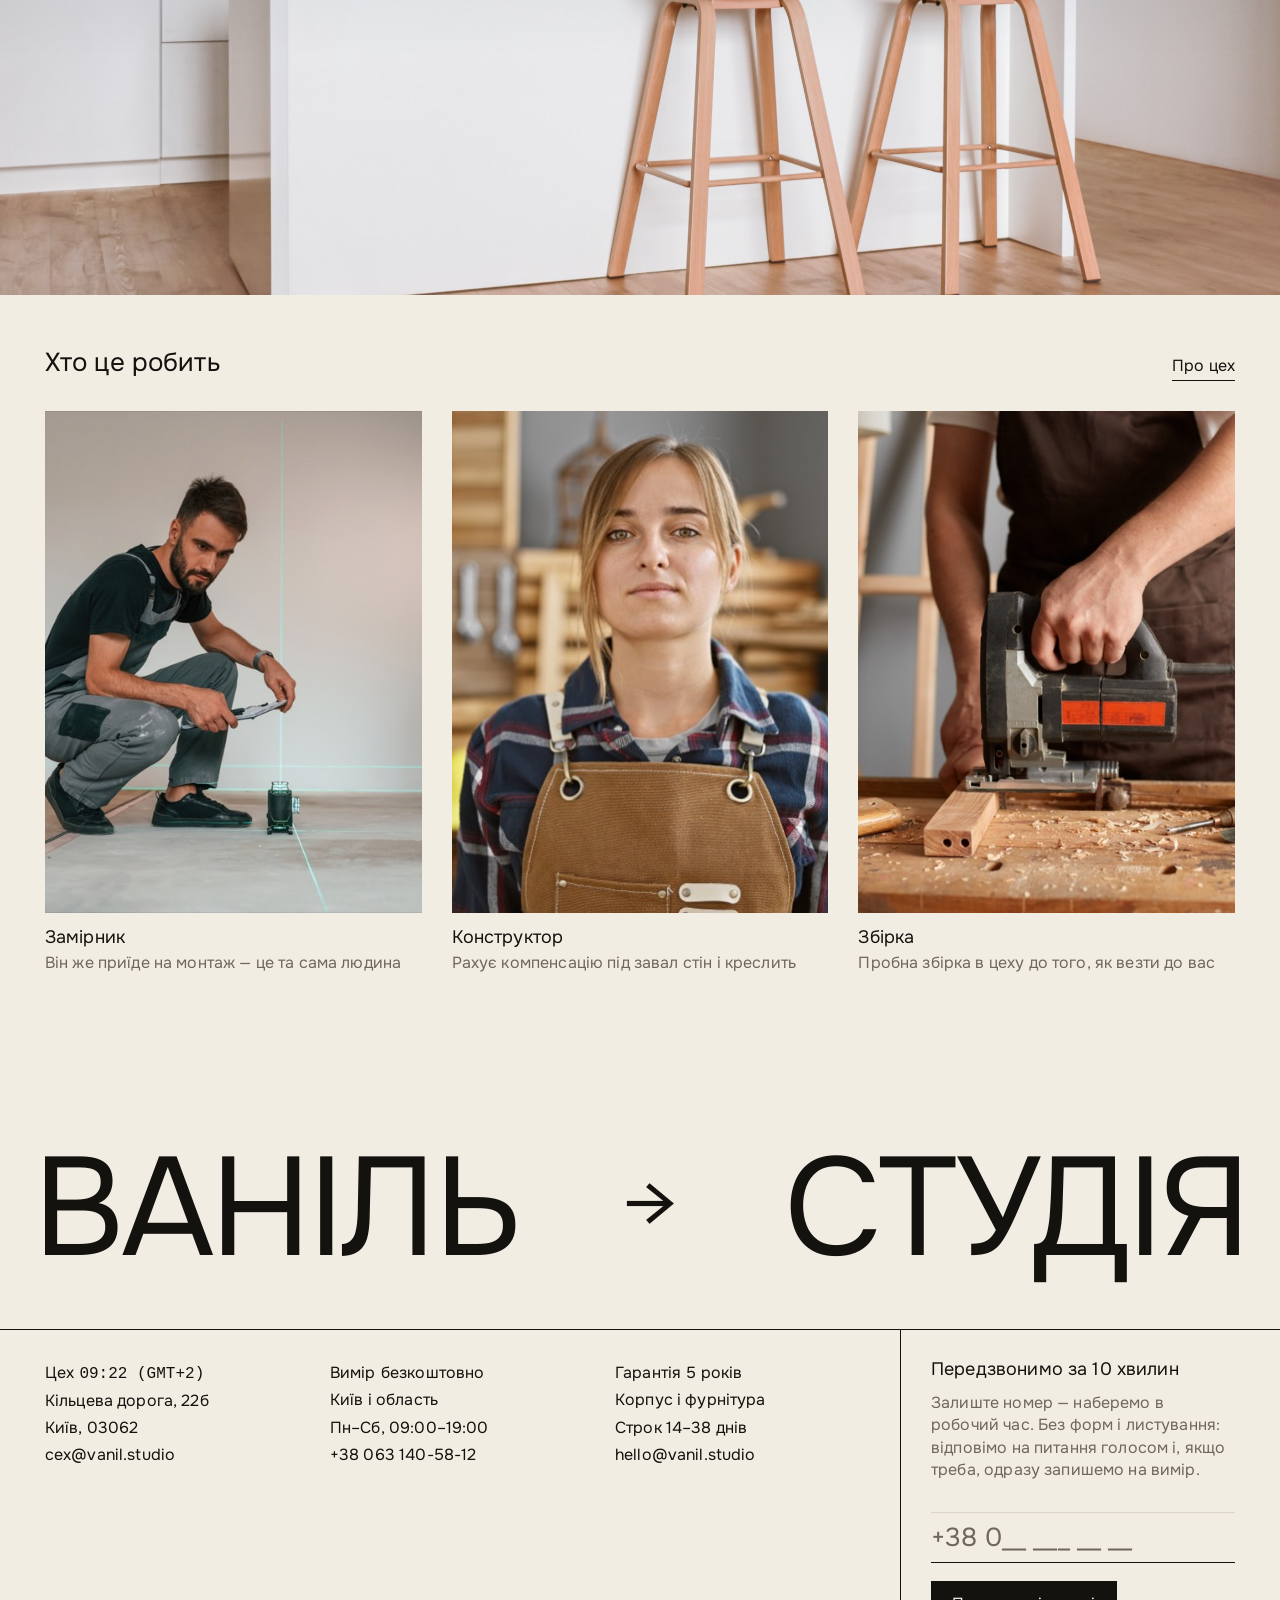
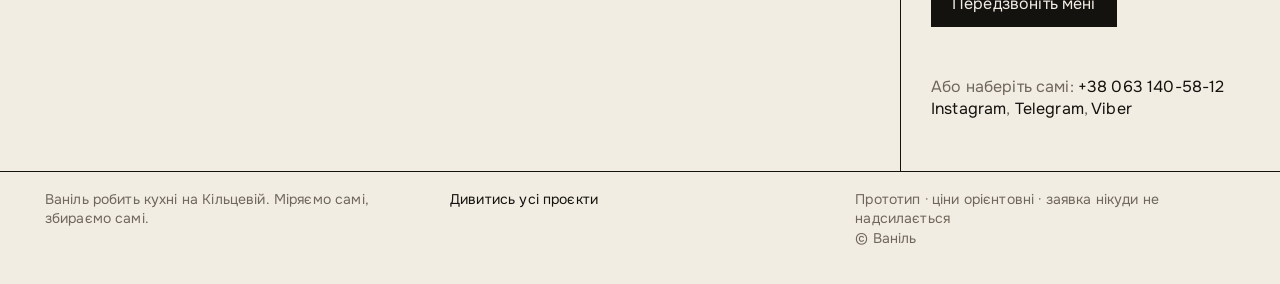
==== commit aca4c7e7: "Рейка й заявна секція: правки за референсом Рейка: - остання картка спиняється біля правого поля, а " ====
--- a/index.html
+++ b/index.html
@@ -48,7 +48,7 @@
 <section class="claim rv">
   <p class="claim__eye"><i aria-hidden="true"></i>Основа</p>
 
-  <h2 class="claim__h">Вимір безкоштовний.<br>Ціна фіксується після креслення<br>&mdash;&nbsp;і далі не змінюється.</h2>
+  <h2 class="claim__h">Вимір безкоштовний.<br>Ціна фіксується раз і назавжди.</h2>
 
   <!-- Лінії намальовані двічі: бліда підкладка тримає малюнок на місці,
        а поверх неї тим самим контуром біжить світлий відрізок. -->
--- a/assets/style.css
+++ b/assets/style.css
@@ -187,15 +187,16 @@
             font-size:12px;letter-spacing:.16em;text-transform:uppercase;color:var(--grey)}
 .claim__eye i{width:6px;height:6px;background:currentColor;flex:none}
 
-/* Розриви рядків проставлені в розмітці, тож міру не обмежуємо — інакше
-   рядок «…— і далі не» ламався б сам, не там, де треба. На вужчих екранах
-   він природно переноситься далі. */
+/* Два речення — два рядки, розриви проставлені в розмітці. Міру не
+   обмежуємо, інакше рядок ламався б сам не там, де треба. */
 .claim__h{grid-row:1;max-width:none;
-          font-size:clamp(32px,4.6vw,66px);line-height:1.04;letter-spacing:-.04em}
-
-/* Графіка живе під текстом і не ловить кліки; вона фон, а не ілюстрація. */
-.claim__art{position:absolute;z-index:-1;right:calc(var(--g) * -1);top:34%;
-            width:min(64%,920px);height:auto;
+          font-size:clamp(38px,5.8vw,84px);line-height:1.04;letter-spacing:-.04em}
+
+/* Графіка не заходить під текст: заголовок займає верх ліворуч, абзац із
+   кнопкою — низ праворуч, тож лініям лишається права верхня чверть.
+   Як на рефі: смуги йдуть повз текст, а не крізь нього. */
+.claim__art{position:absolute;z-index:-1;left:calc(var(--g) * -1);bottom:0;
+            width:min(46%,660px);height:auto;transform:scaleX(-1);
             fill:none;stroke:var(--k);stroke-width:1;
             stroke-linecap:round;stroke-linejoin:round;
             vector-effect:non-scaling-stroke}
@@ -219,7 +220,9 @@
   .claim{min-height:0;grid-template-rows:auto auto auto;
          padding:var(--s-xl) var(--g) var(--s-xl);row-gap:var(--s-xl)}
   .claim__foot{justify-self:start;max-width:52ch}
-  .claim__art{width:min(90%,620px);top:38%}
+  /* На вузькому екрані вільної чверті не лишається — лінії неминуче лягли б
+     під абзац. Краще їх зняти, ніж возити текст по графіці. */
+  .claim__art{display:none}
 }
 @media (max-width:680px){
   .claim{row-gap:var(--s-lg)}
@@ -307,7 +310,9 @@
              padding:var(--s-xl) 0;overflow:hidden}
 /* шапка за композицією референсу: великий заголовок ліворуч, абзац із дією —
    праворуч по краю поля, між ними й картками багато повітря */
-.rail__head{display:grid;grid-template-columns:1fr auto;align-items:start;
+/* align-items:end саджає абзац і кнопку на нижню лінію заголовка — інакше
+   кнопка висіла посеред правої половини без жодної опори. */
+.rail__head{display:grid;grid-template-columns:1fr auto;align-items:end;
             gap:var(--s-md) var(--s-2xl);padding:0 var(--g)}
 .rail__head h2{color:var(--w);max-width:14ch;
                font-size:clamp(32px,4.6vw,66px);line-height:1.04;letter-spacing:-.04em}
@@ -328,8 +333,8 @@
        background:var(--w);color:var(--k);padding:20px;min-height:440px;
        border-radius:12px;overflow:hidden}
 .rcard__top{display:flex;align-items:flex-start;gap:14px}
-.rcard__tag{font-size:12px;letter-spacing:.12em;text-transform:uppercase;
-            color:var(--grey);border:1px solid var(--hair);padding:5px 9px;border-radius:4px}
+.rcard__tag{font-size:11px;line-height:1.1;letter-spacing:.14em;text-transform:uppercase;
+            color:var(--grey);background:var(--tint);padding:5px 8px;border-radius:3px}
 .rcard__vis{flex:1 1 auto;display:flex;align-items:center;justify-content:center;padding:2px 0}
 .rcard__vis svg{width:100%;height:auto;color:var(--k);opacity:.9}
 .rcard__body b{display:block;font-weight:400;font-size:26px;line-height:1.1;margin-bottom:10px}
@@ -346,8 +351,11 @@
 .js-rail .rail__pin{height:var(--rail-len)}
 .js-rail .rail{padding-bottom:150px}
 .js-rail .rail__stage{position:sticky;top:0;height:100vh;padding:0;justify-content:center}
+/* Поля різні: ліворуч — щоб перша картка стала по центру на старті,
+   праворуч — звичайне поле сітки, щоб остання картка в кінці ходу
+   лишилась біля правого краю, а не виїжджала в центр (як на рефі). */
 .js-rail .rail__track{overflow:visible;scroll-snap-type:none;padding-block:0;
-                      padding-inline:var(--rail-pad,var(--g));
+                      padding-left:var(--rail-pad,var(--g));padding-right:var(--g);
                       transform:translate3d(var(--rail-x,0),0,0);will-change:transform}
 .js-rail .rcard{transform:translateY(calc(var(--dy,0) * var(--rail-wave))) scale(var(--sc,1));
                 will-change:transform}
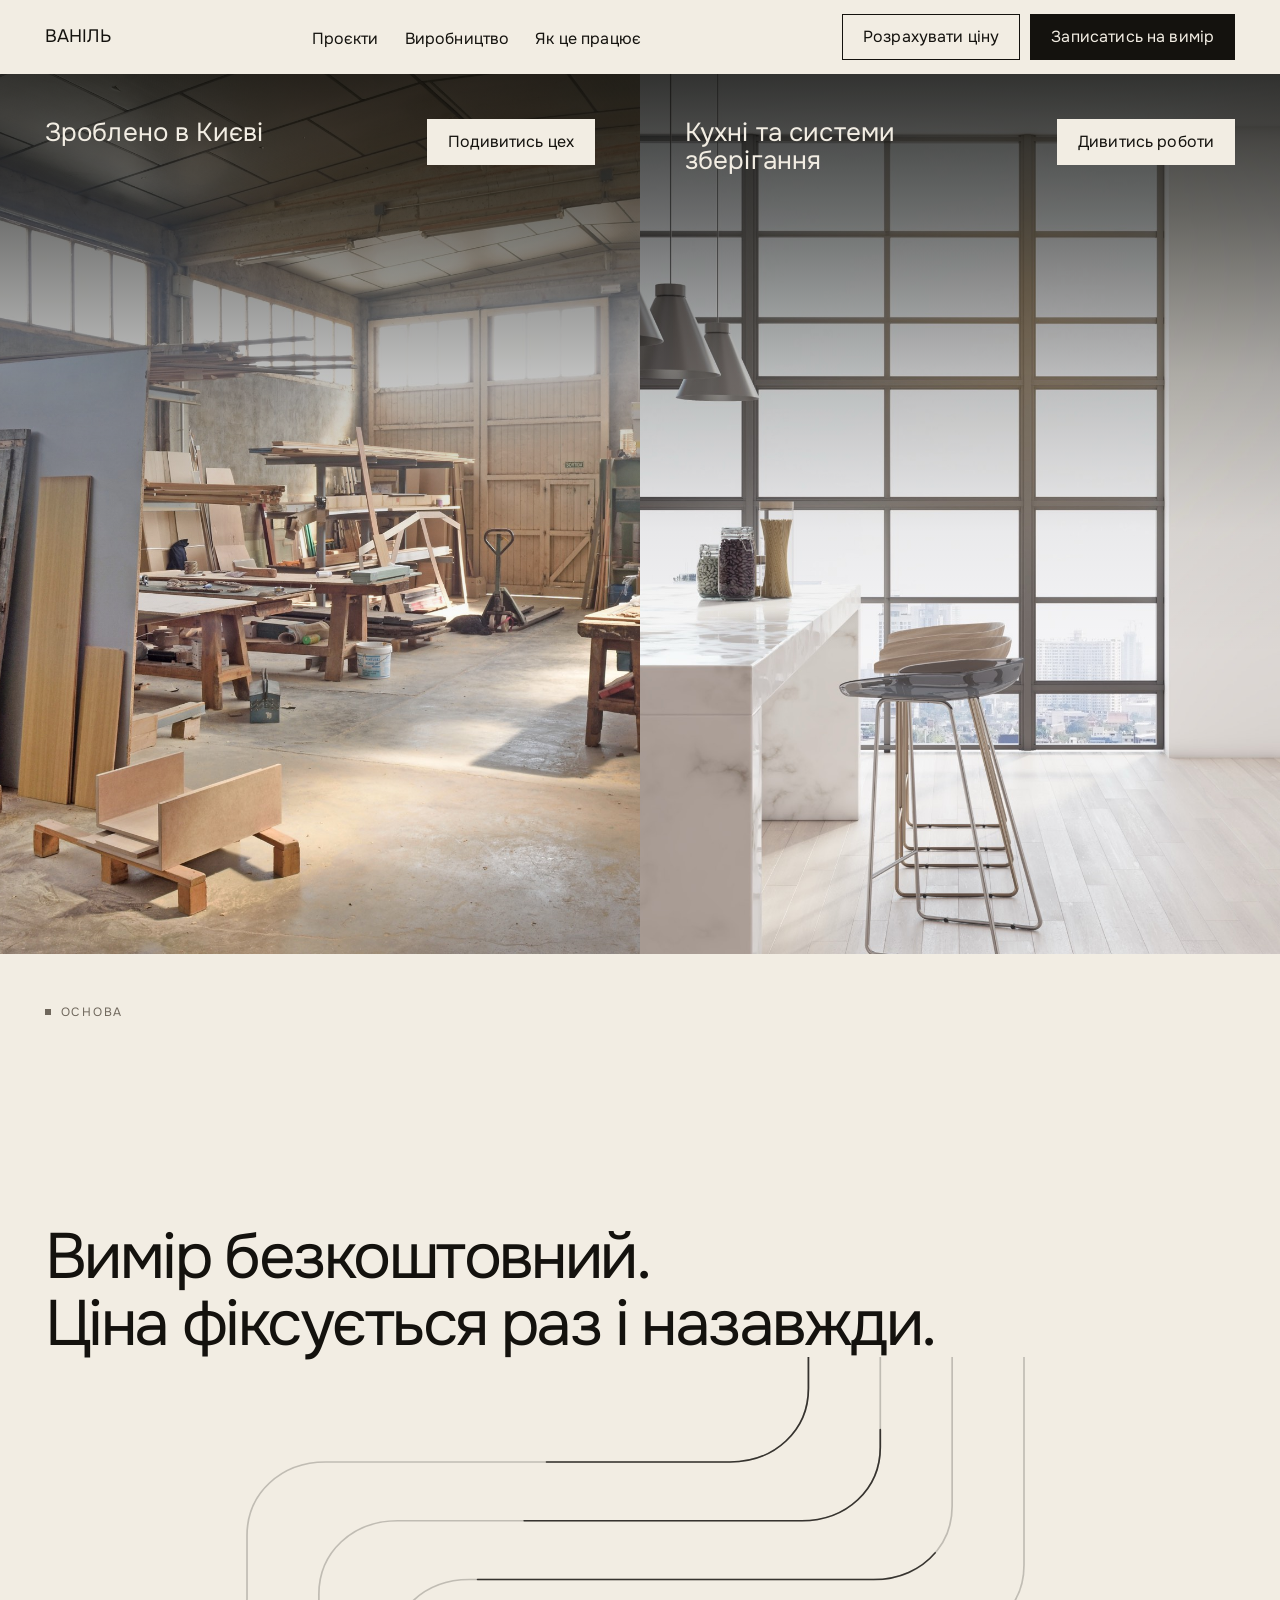
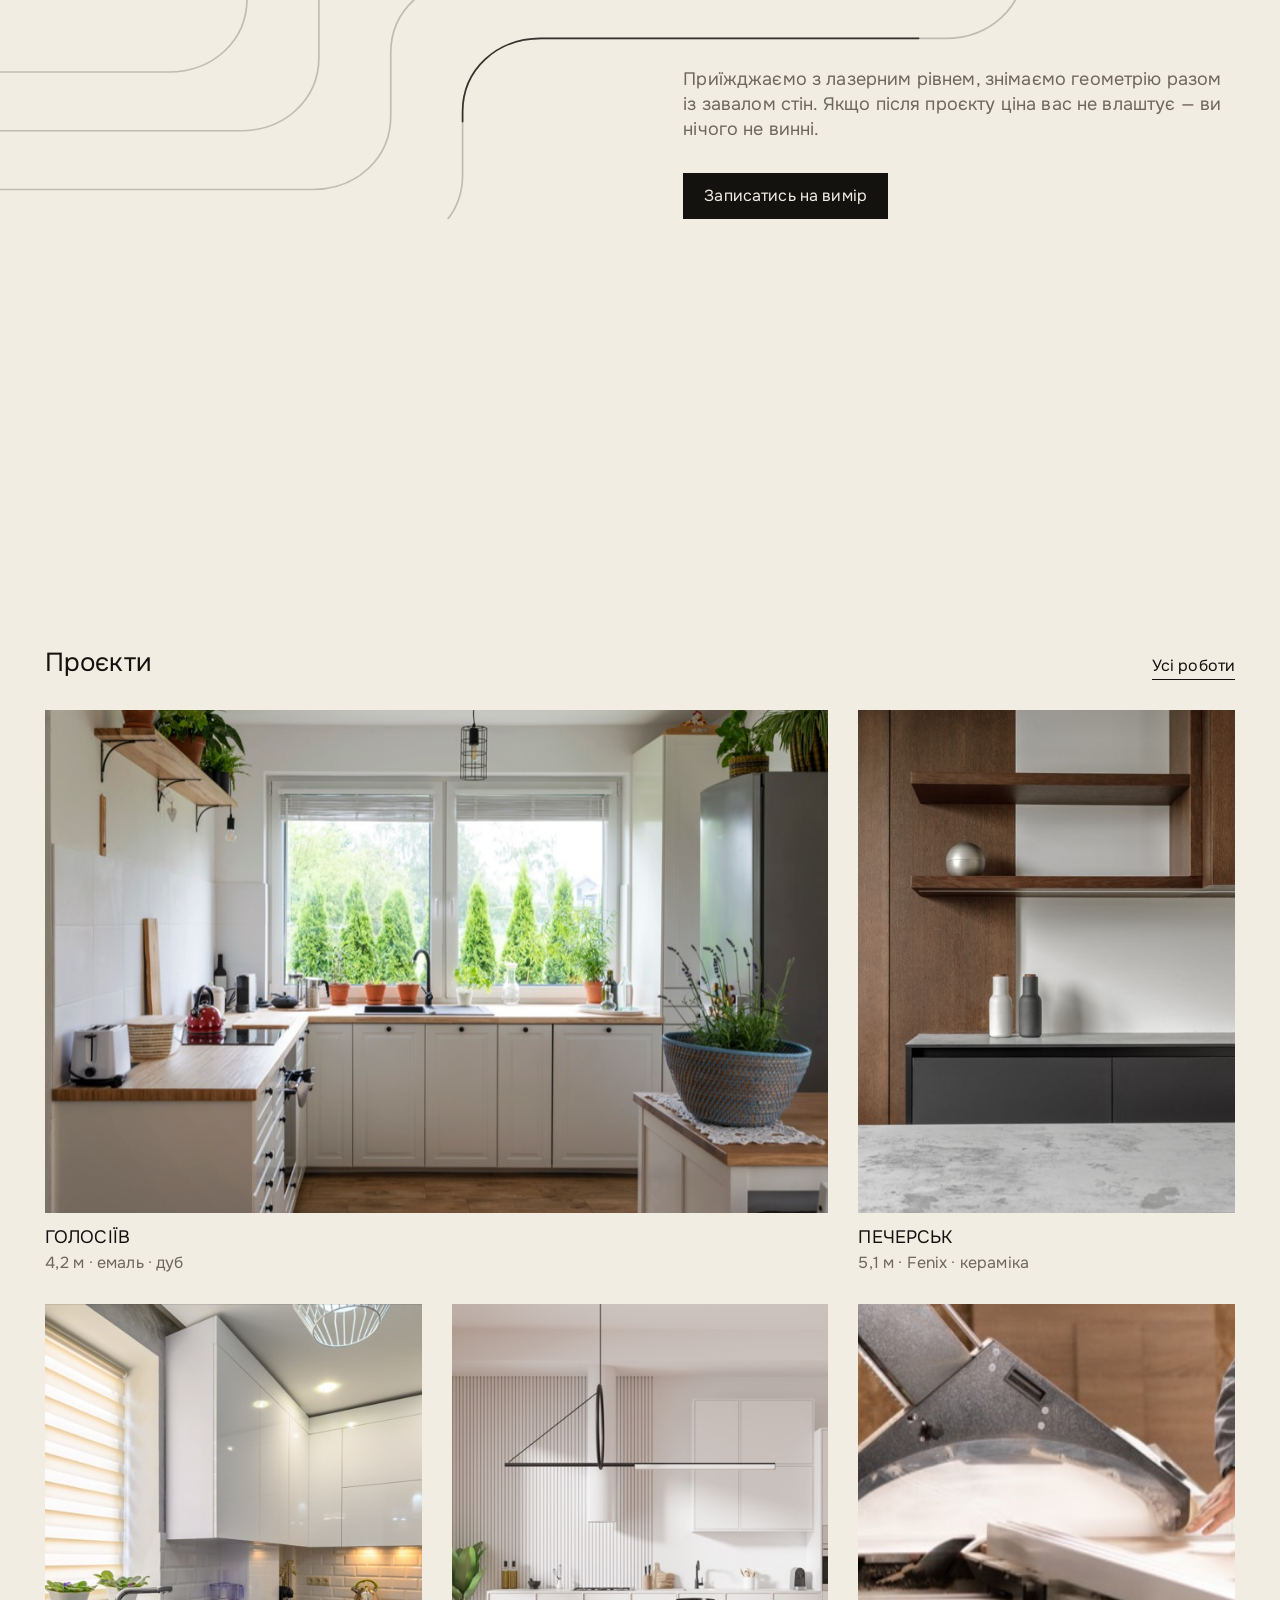
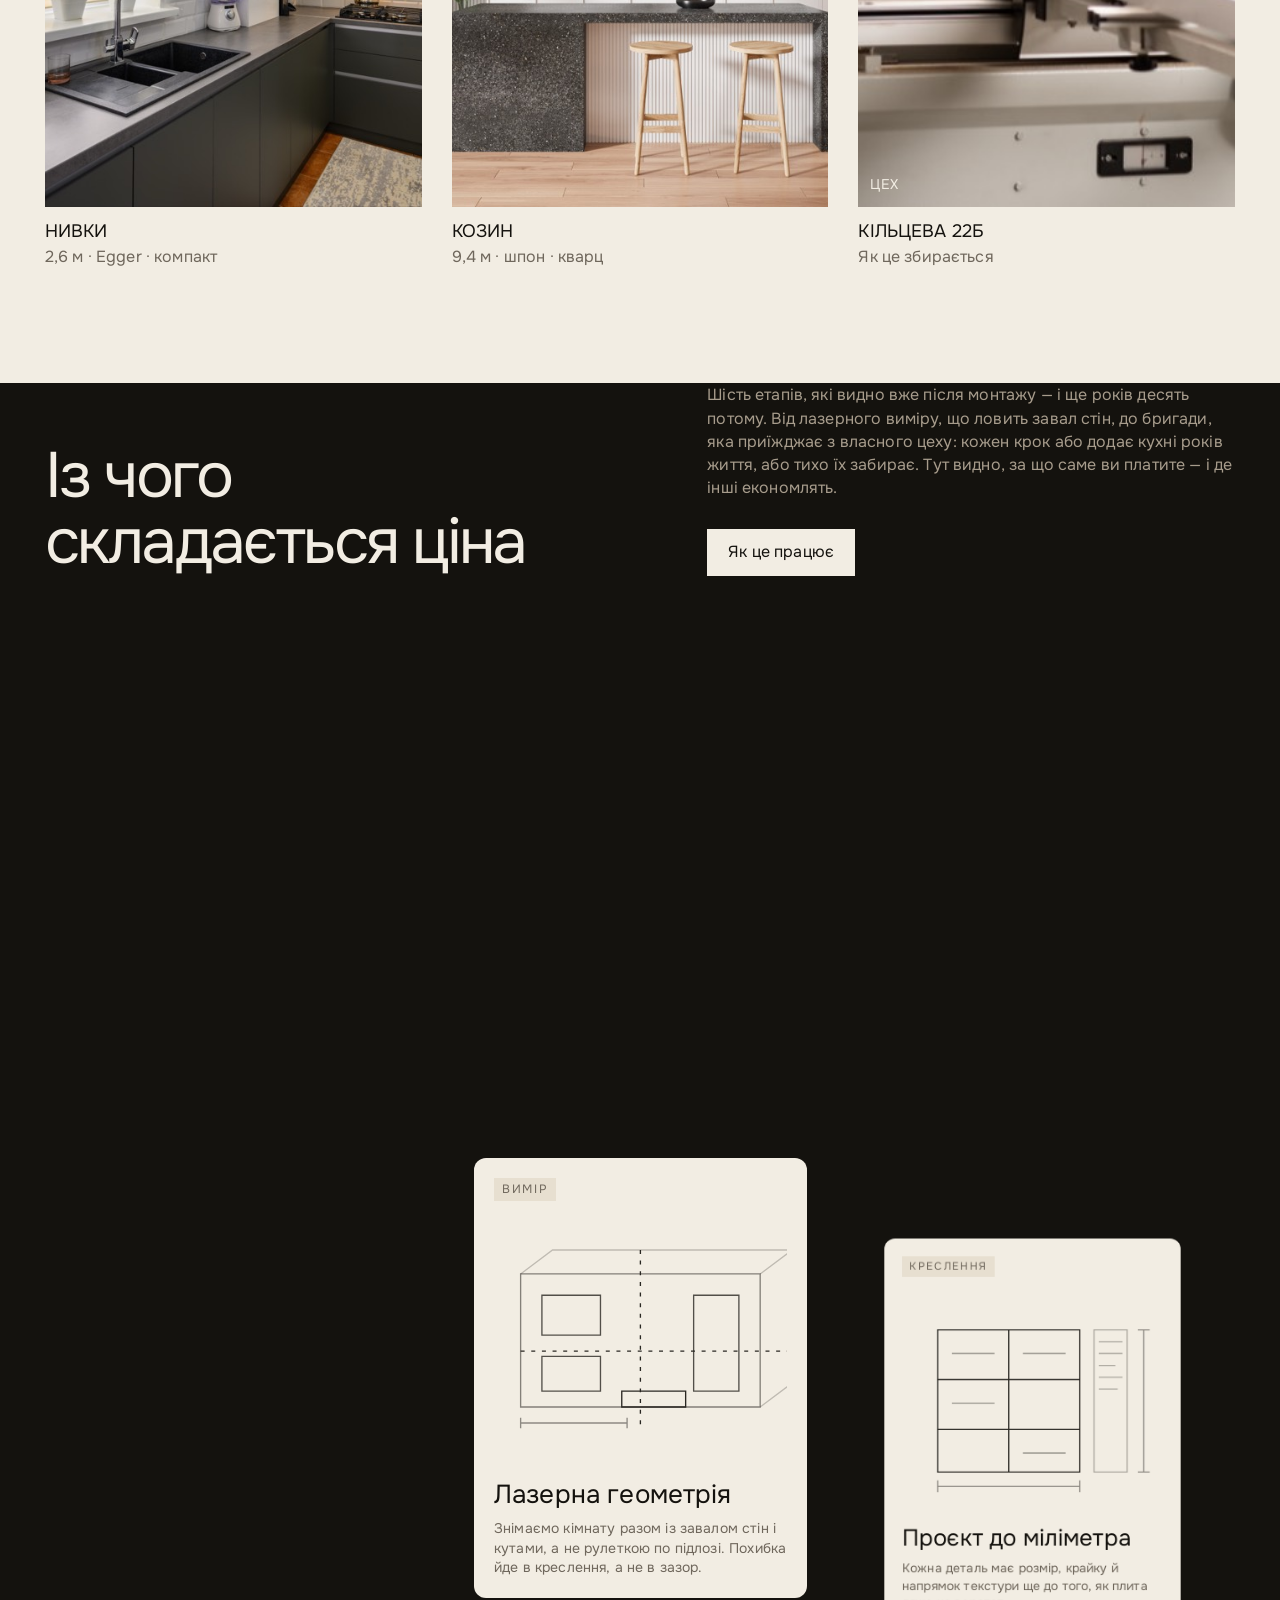
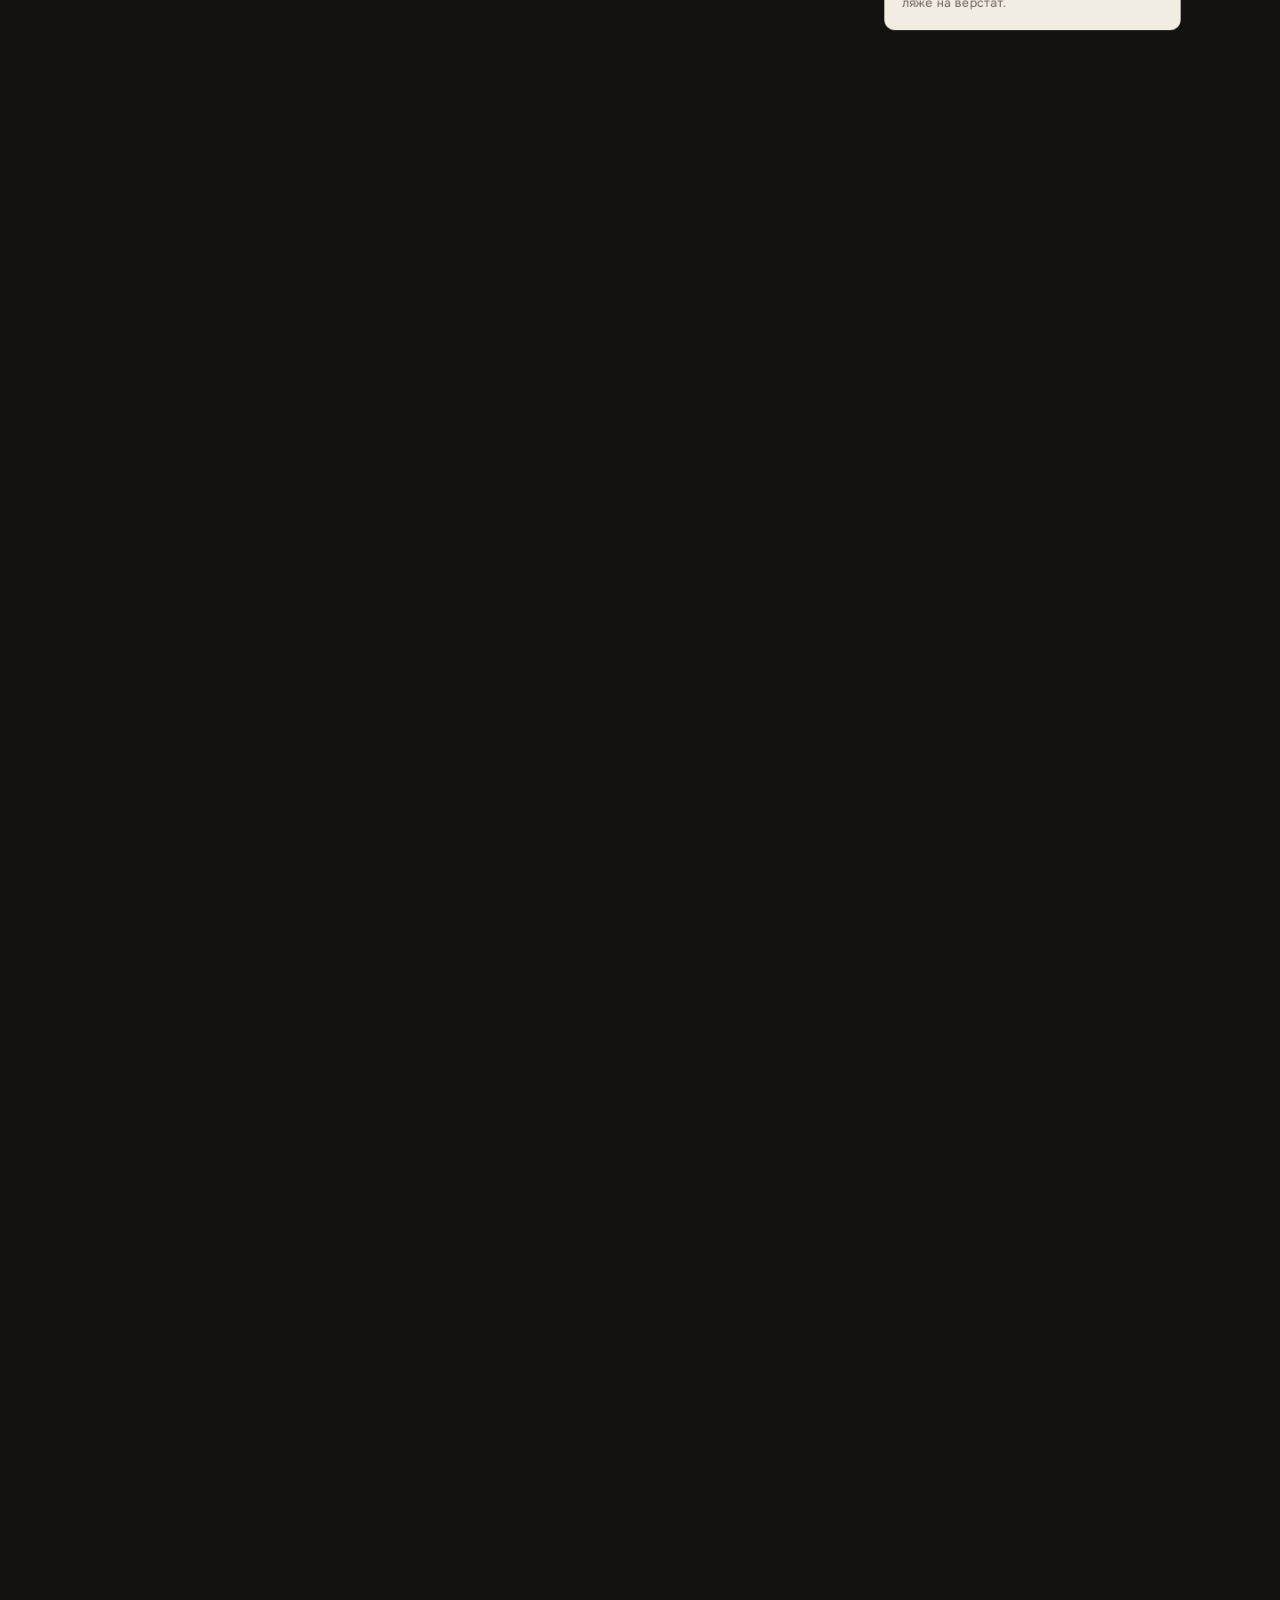
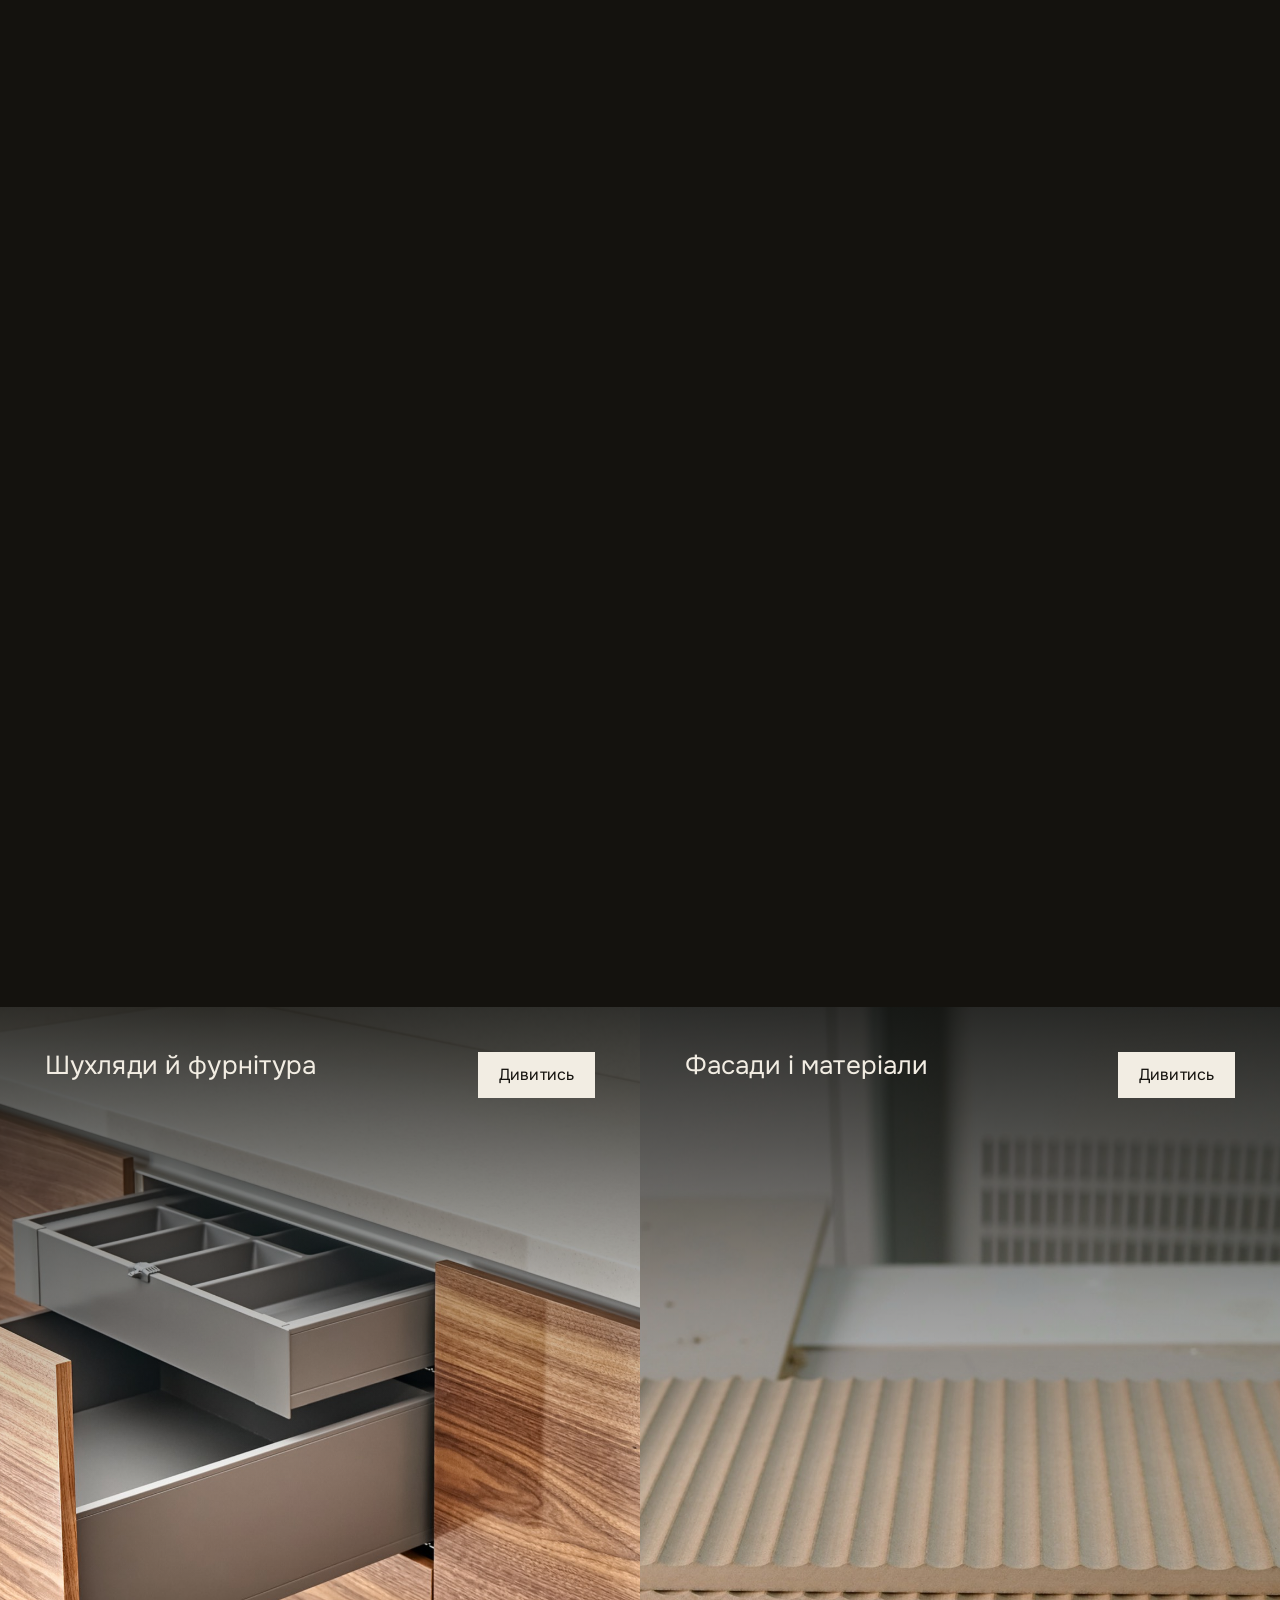
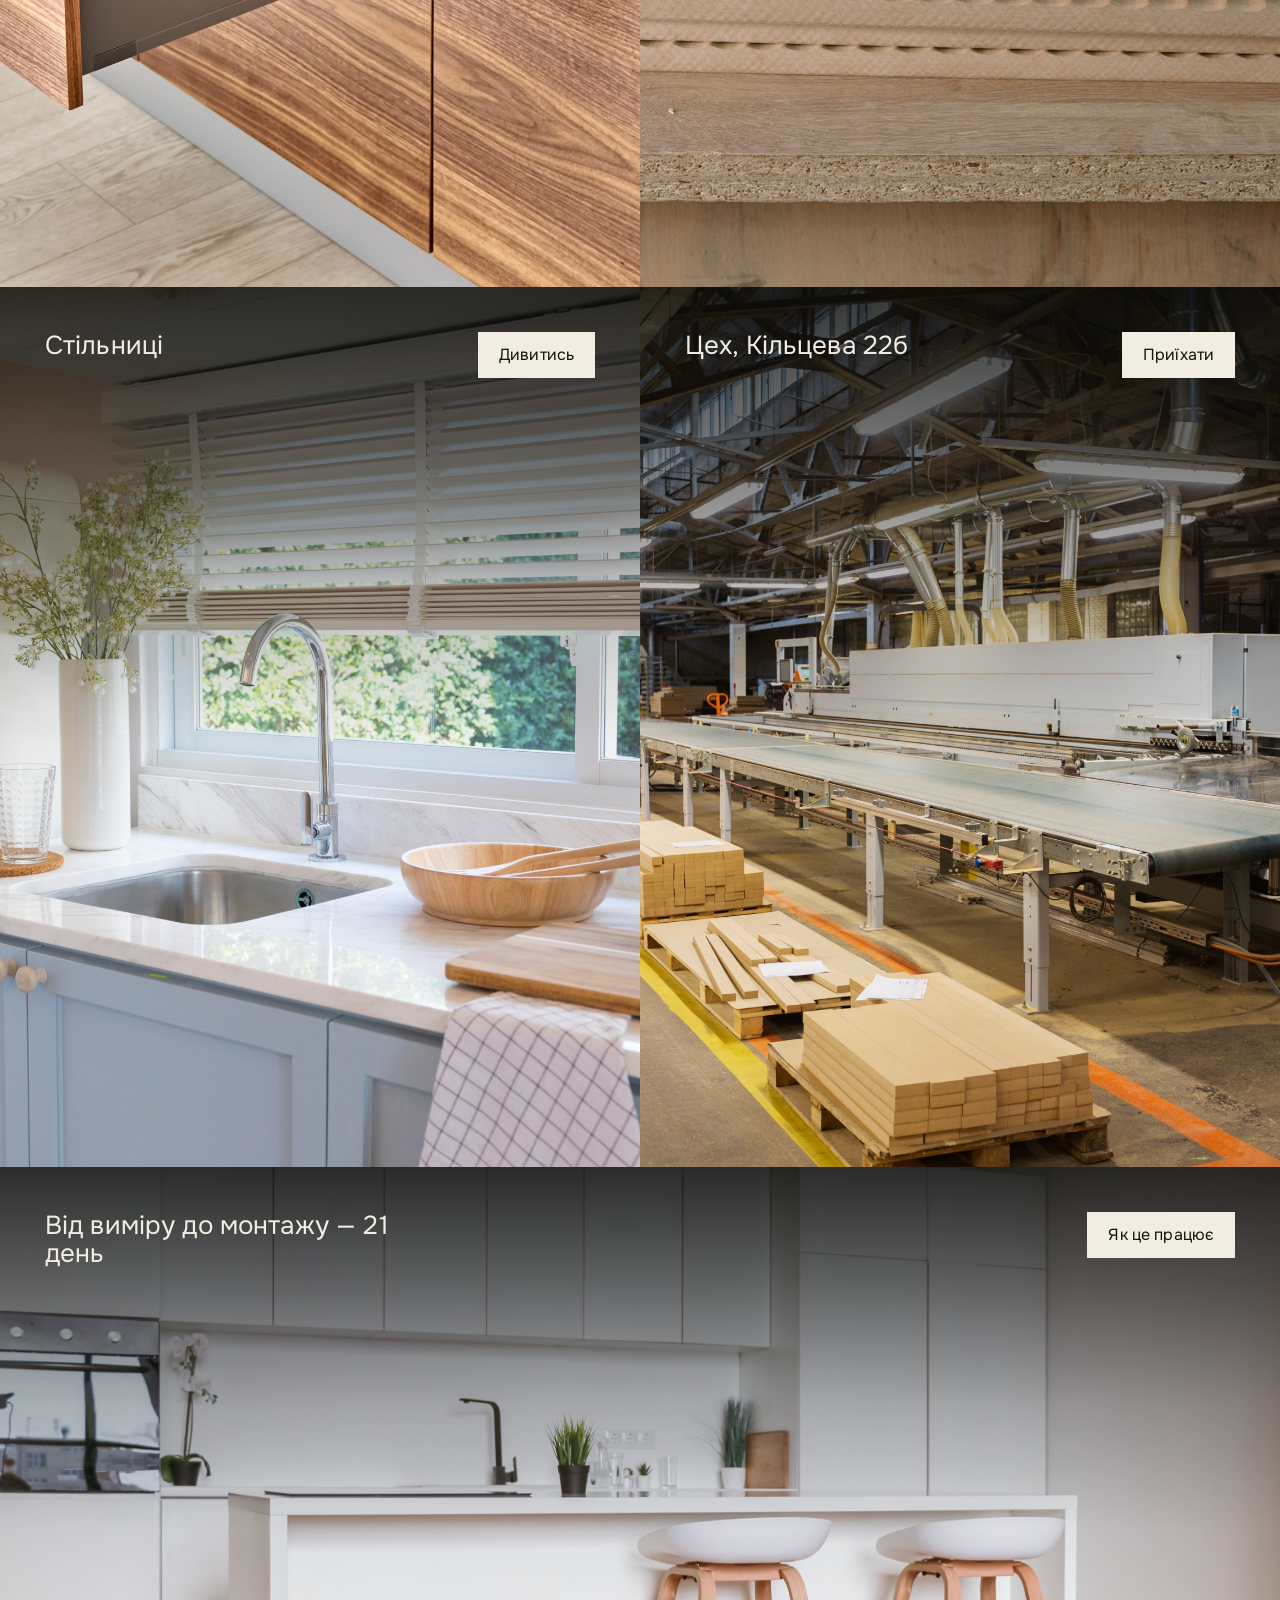
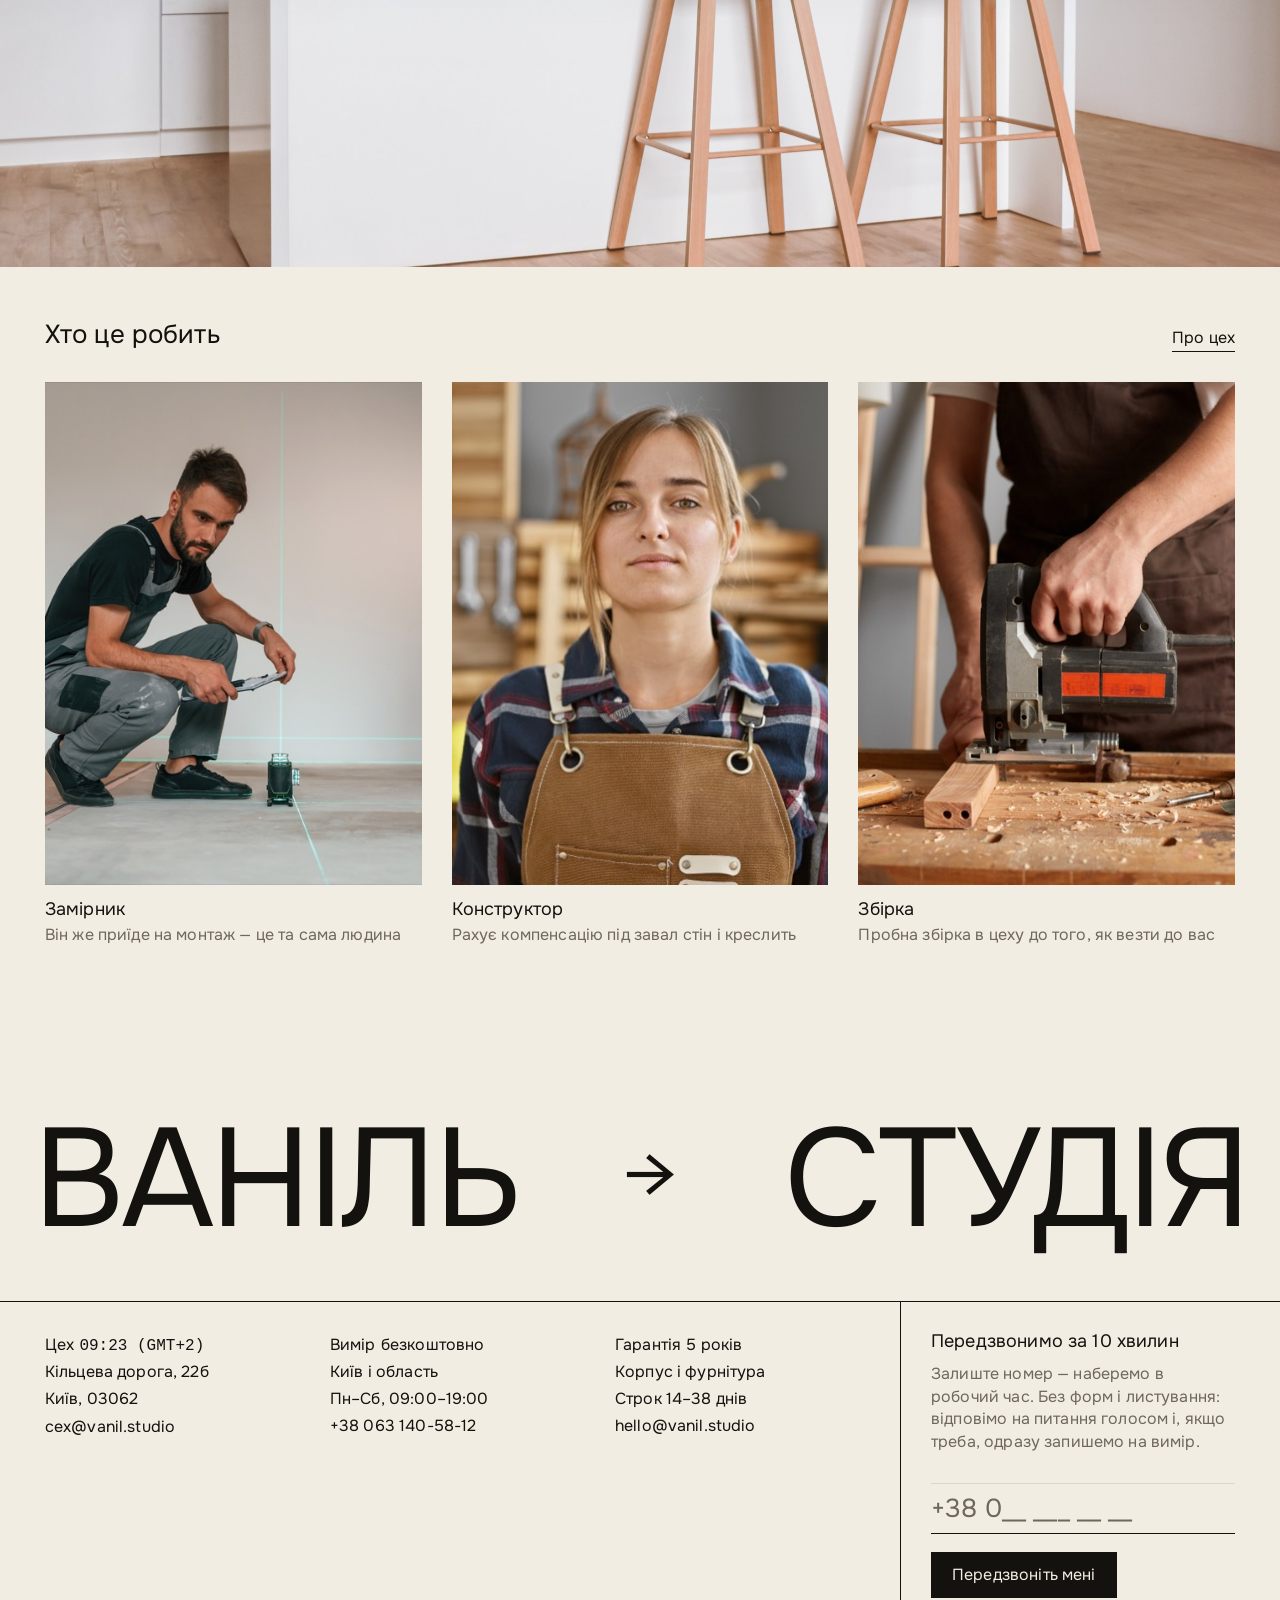
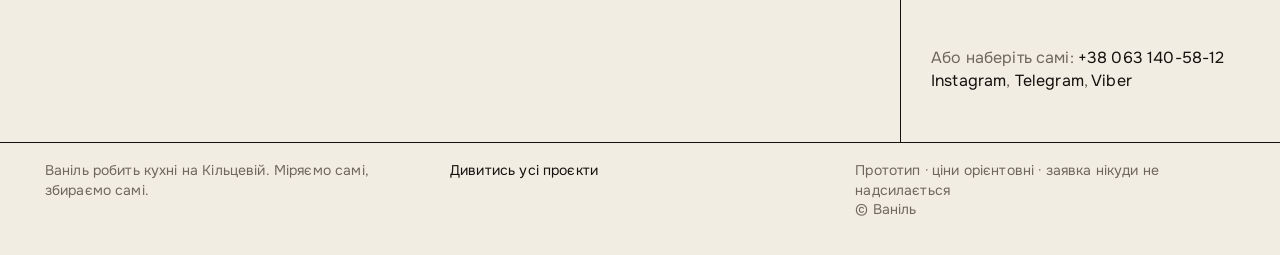
==== commit 46e8f9b8: "Заявна секція: менший заголовок, смуги серединою кадру й ведені скролом - заголовок 84 -> 72px, той " ====
--- a/index.html
+++ b/index.html
@@ -50,24 +50,27 @@
 
   <h2 class="claim__h">Вимір безкоштовний.<br>Ціна фіксується раз і назавжди.</h2>
 
-  <!-- Лінії намальовані двічі: бліда підкладка тримає малюнок на місці,
-       а поверх неї тим самим контуром біжить світлий відрізок. -->
-  <svg class="claim__art" viewBox="0 0 900 560" fill="none" aria-hidden="true" focusable="false">
+  <!-- Смуги йдуть повз текст серединою кадру: заходять зліва внизу,
+       сходинками піднімаються і виходять угору праворуч. Намальовані двічі —
+       бліда підкладка тримає малюнок, поверх тим самим контуром біжить
+       світлий відрізок, і веде його скрол, а не таймер. -->
+  <div class="claim__artwrap" aria-hidden="true">
+  <svg class="claim__art" viewBox="0 0 1140 440" fill="none" preserveAspectRatio="none"
+       focusable="false">
     <g class="claim__base">
-      <path d="M900 40H360a80 80 0 0 0-80 80v120a80 80 0 0 1-80 80H0"/>
-      <path d="M900 130H430a80 80 0 0 0-80 80v150a80 80 0 0 1-80 80H60"/>
-      <path d="M900 220H500a80 80 0 0 0-80 80v180a80 80 0 0 1-80 80H140"/>
-      <path d="M900 310H570a80 80 0 0 0-80 80v170"/>
-      <path d="M900 400H640a80 80 0 0 0-80 80v80"/>
+      <path d="M-20 300H150c40 0 70-30 70-70V170c0-40 30-70 70-70h360c40 0 70-30 70-70V-30"/>
+      <path d="M-20 356H214c40 0 70-30 70-70V226c0-40 30-70 70-70h360c40 0 70-30 70-70V-30"/>
+      <path d="M-20 412H278c40 0 70-30 70-70V282c0-40 30-70 70-70h360c40 0 70-30 70-70V-30"/>
+      <path d="M-20 468H342c40 0 70-30 70-70V338c0-40 30-70 70-70h360c40 0 70-30 70-70V-30"/>
     </g>
     <g class="claim__flow">
-      <path pathLength="1" style="--d:0s"    d="M900 40H360a80 80 0 0 0-80 80v120a80 80 0 0 1-80 80H0"/>
-      <path pathLength="1" style="--d:-2.4s" d="M900 130H430a80 80 0 0 0-80 80v150a80 80 0 0 1-80 80H60"/>
-      <path pathLength="1" style="--d:-4.8s" d="M900 220H500a80 80 0 0 0-80 80v180a80 80 0 0 1-80 80H140"/>
-      <path pathLength="1" style="--d:-7.2s" d="M900 310H570a80 80 0 0 0-80 80v170"/>
-      <path pathLength="1" style="--d:-9.6s" d="M900 400H640a80 80 0 0 0-80 80v80"/>
+      <path pathLength="1" style="--i:0" d="M-20 300H150c40 0 70-30 70-70V170c0-40 30-70 70-70h360c40 0 70-30 70-70V-30"/>
+      <path pathLength="1" style="--i:1" d="M-20 356H214c40 0 70-30 70-70V226c0-40 30-70 70-70h360c40 0 70-30 70-70V-30"/>
+      <path pathLength="1" style="--i:2" d="M-20 412H278c40 0 70-30 70-70V282c0-40 30-70 70-70h360c40 0 70-30 70-70V-30"/>
+      <path pathLength="1" style="--i:3" d="M-20 468H342c40 0 70-30 70-70V338c0-40 30-70 70-70h360c40 0 70-30 70-70V-30"/>
     </g>
   </svg>
+  </div>
 
   <div class="claim__foot">
     <p class="claim__body">Приїжджаємо з лазерним рівнем, знімаємо геометрію разом із завалом
--- a/assets/style.css
+++ b/assets/style.css
@@ -12,6 +12,7 @@
   /* --w лишається назвою «основи», але основа тепер ванільна, не біла */
   --w:#F2EDE3; --k:#14120E; --grey:#6F675C; --hair:#DED5C6;
   --tint:#E7DFD0;               /* ховер по світлому */
+  --grey-dk:#A79C8C;            /* другорядний текст на темному: --grey там дає 2,3:1 */
   /* одна відстань від краю на весь сайт — секції й футер по одній лінії */
   --g:clamp(20px,3.5vw,50px);
   --s-xs:15px; --s-sm:30px; --s-md:35px; --s-lg:50px; --s-xl:115px; --s-2xl:154px;
@@ -175,7 +176,9 @@
   /* середній рядок фіксований: 310px — задана відстань від заголовка до
      абзацу з діями. Тому висота секції рахується з відступів і рядків,
      а не з min-height, інакше зайве місце розтягувало б цю відстань. */
-  display:grid;grid-template-rows:auto 310px auto;
+  /* колонку задаємо явно: без неї 100% у дочірніх елементів рахувався від
+     ширини вмісту (≈808px), а не від секції, і смуги не діставали країв */
+  display:grid;grid-template-columns:minmax(0,1fr);grid-template-rows:auto 310px auto;
   /* 270px — задана відстань від картинки згори до заголовка;
      376px знизу дають рівно 470px від кнопки до заголовка «Проєкти»
      (решту добирають власний відступ .shead і його базова лінія) */
@@ -184,30 +187,34 @@
 /* надрядок стоїть у своєму куті й не входить у ці 270px */
 .claim__eye{position:absolute;top:var(--s-lg);left:var(--g);
             display:flex;align-items:center;gap:10px;
-            font-size:12px;letter-spacing:.16em;text-transform:uppercase;color:var(--grey)}
+            font-size:12px;letter-spacing:.14em;text-transform:uppercase;color:var(--grey)}
 .claim__eye i{width:6px;height:6px;background:currentColor;flex:none}
 
 /* Два речення — два рядки, розриви проставлені в розмітці. Міру не
    обмежуємо, інакше рядок ламався б сам не там, де треба. */
-.claim__h{grid-row:1;max-width:none;
-          font-size:clamp(38px,5.8vw,84px);line-height:1.04;letter-spacing:-.04em}
-
-/* Графіка не заходить під текст: заголовок займає верх ліворуч, абзац із
-   кнопкою — низ праворуч, тож лініям лишається права верхня чверть.
-   Як на рефі: смуги йдуть повз текст, а не крізь нього. */
-.claim__art{position:absolute;z-index:-1;left:calc(var(--g) * -1);bottom:0;
-            width:min(46%,660px);height:auto;transform:scaleX(-1);
-            fill:none;stroke:var(--k);stroke-width:1;
+.claim__h{grid-row:1;grid-column:1;max-width:none;
+          font-size:clamp(34px,5vw,72px);line-height:1.04;letter-spacing:-.04em}
+
+/* Смуги лежать серединою секції на всю ширину: заходять зліва внизу й
+   виходять угору праворуч, повз заголовок і повз абзац, а не під ними. */
+/* Не абсолют із підібраним top, а елемент сітки: смуги займають рядки 2–3,
+   тобто починаються рівно там, де закінчується заголовок, і тримаються там
+   самі, хоч би як змінився кегль. Поля перекриваються, щоб лінії йшли
+   від краю до краю. */
+.claim__artwrap{grid-row:2 / 4;grid-column:1;position:relative;z-index:-1;
+                width:calc(100% + var(--g) * 2);margin-inline:calc(var(--g) * -1)}
+.claim__art{position:absolute;inset:0;width:100%;height:100%;
+            fill:none;stroke:var(--k);stroke-width:1.5;
             stroke-linecap:round;stroke-linejoin:round;
             vector-effect:non-scaling-stroke}
-.claim__base{opacity:.14}
-/* pathLength=1 нормує довжину, тож штрих задається часткою контуру
-   і однаково працює на лініях різної довжини */
-.claim__flow path{opacity:.55;stroke-dasharray:.16 .84;stroke-dashoffset:1;
-                  animation:claimFlow 12s linear infinite;animation-delay:var(--d,0s)}
-@keyframes claimFlow{to{stroke-dashoffset:0}}
-
-.claim__foot{grid-row:3;justify-self:end;max-width:46ch;
+.claim__base{opacity:.22}
+/* pathLength=1 нормує довжину контуру, тож зсув штриха задається часткою,
+   а не пікселями, і однаково лягає на лінії різної довжини.
+   --flow веде скрол (app.js), --i розводить лінії в часі. */
+.claim__flow path{opacity:.8;stroke-dasharray:.34 .66;
+                  stroke-dashoffset:calc(1.34 - var(--flow,0) * 1.7 + var(--i,0) * .09)}
+
+.claim__foot{grid-row:3;grid-column:1;justify-self:end;max-width:46ch;
              display:flex;flex-direction:column;gap:var(--s-sm);align-items:flex-start}
 .claim__body{font-size:18px;line-height:1.4;color:var(--grey)}
 .claim__acts{display:flex;flex-wrap:wrap;align-items:center;gap:16px 24px}
@@ -222,14 +229,14 @@
   .claim__foot{justify-self:start;max-width:52ch}
   /* На вузькому екрані вільної чверті не лишається — лінії неминуче лягли б
      під абзац. Краще їх зняти, ніж возити текст по графіці. */
-  .claim__art{display:none}
+  .claim__artwrap{display:none}
 }
 @media (max-width:680px){
   .claim{row-gap:var(--s-lg)}
   .claim__acts{flex-direction:column;align-items:flex-start;gap:14px}
 }
 @media (prefers-reduced-motion:reduce){
-  .claim__flow path{animation:none;stroke-dashoffset:0;opacity:.2}
+  .claim__flow path{stroke-dasharray:none;stroke-dashoffset:0;opacity:.2}
 }
 
 .vision{padding:var(--s-xl) var(--g)}
@@ -315,10 +322,10 @@
 .rail__head{display:grid;grid-template-columns:1fr auto;align-items:end;
             gap:var(--s-md) var(--s-2xl);padding:0 var(--g)}
 .rail__head h2{color:var(--w);max-width:14ch;
-               font-size:clamp(32px,4.6vw,66px);line-height:1.04;letter-spacing:-.04em}
+               font-size:clamp(34px,5vw,72px);line-height:1.04;letter-spacing:-.04em}
 .rail__intro{justify-self:end;max-width:44ch;
              display:flex;flex-direction:column;gap:var(--s-sm);align-items:flex-start}
-.rail__intro p{color:#A79C8C;font-size:17px;line-height:1.45;margin:0}
+.rail__intro p{color:var(--grey-dk);font-size:16px;line-height:1.45;margin:0}
 .rail__intro .btn--fill:hover{background:transparent;color:var(--w);border-color:var(--w)}
 
 .rail__track{display:flex;gap:calc(var(--s-sm) * 2);padding:var(--s-lg) var(--g);
@@ -333,12 +340,12 @@
        background:var(--w);color:var(--k);padding:20px;min-height:440px;
        border-radius:12px;overflow:hidden}
 .rcard__top{display:flex;align-items:flex-start;gap:14px}
-.rcard__tag{font-size:11px;line-height:1.1;letter-spacing:.14em;text-transform:uppercase;
-            color:var(--grey);background:var(--tint);padding:5px 8px;border-radius:3px}
+.rcard__tag{font-size:12px;line-height:1.1;letter-spacing:.14em;text-transform:uppercase;
+            color:var(--grey);background:var(--tint);padding:5px 8px;border-radius:0}
 .rcard__vis{flex:1 1 auto;display:flex;align-items:center;justify-content:center;padding:2px 0}
 .rcard__vis svg{width:100%;height:auto;color:var(--k);opacity:.9}
 .rcard__body b{display:block;font-weight:400;font-size:26px;line-height:1.1;margin-bottom:10px}
-.rcard__body span{display:block;font-size:15px;line-height:1.4;color:var(--grey)}
+.rcard__body span{display:block;font-size:14px;line-height:1.4;color:var(--grey)}
 
 /* Режим із JS: сцена прилипає, доріжка їде через --rail-x, картки стоять
    сходинкою через --dy й меншають до країв через --sc (обидва рахує app.js).
@@ -354,7 +361,11 @@
 /* Поля різні: ліворуч — щоб перша картка стала по центру на старті,
    праворуч — звичайне поле сітки, щоб остання картка в кінці ходу
    лишилась біля правого краю, а не виїжджала в центр (як на рефі). */
+/* Сходинка зміщує картки тільки вниз (--dy від 0 до 2), тож ряд, вирівняний
+   по центру за лейаутом, візуально сидить нижче середини. Піднімаємо доріжку
+   на половину найбільшого зсуву — тоді повітря згори й знизу однакове. */
 .js-rail .rail__track{overflow:visible;scroll-snap-type:none;padding-block:0;
+                      margin-top:calc(var(--rail-wave) * -1);
                       padding-left:var(--rail-pad,var(--g));padding-right:var(--g);
                       transform:translate3d(var(--rail-x,0),0,0);will-change:transform}
 .js-rail .rcard{transform:translateY(calc(var(--dy,0) * var(--rail-wave))) scale(var(--sc,1));
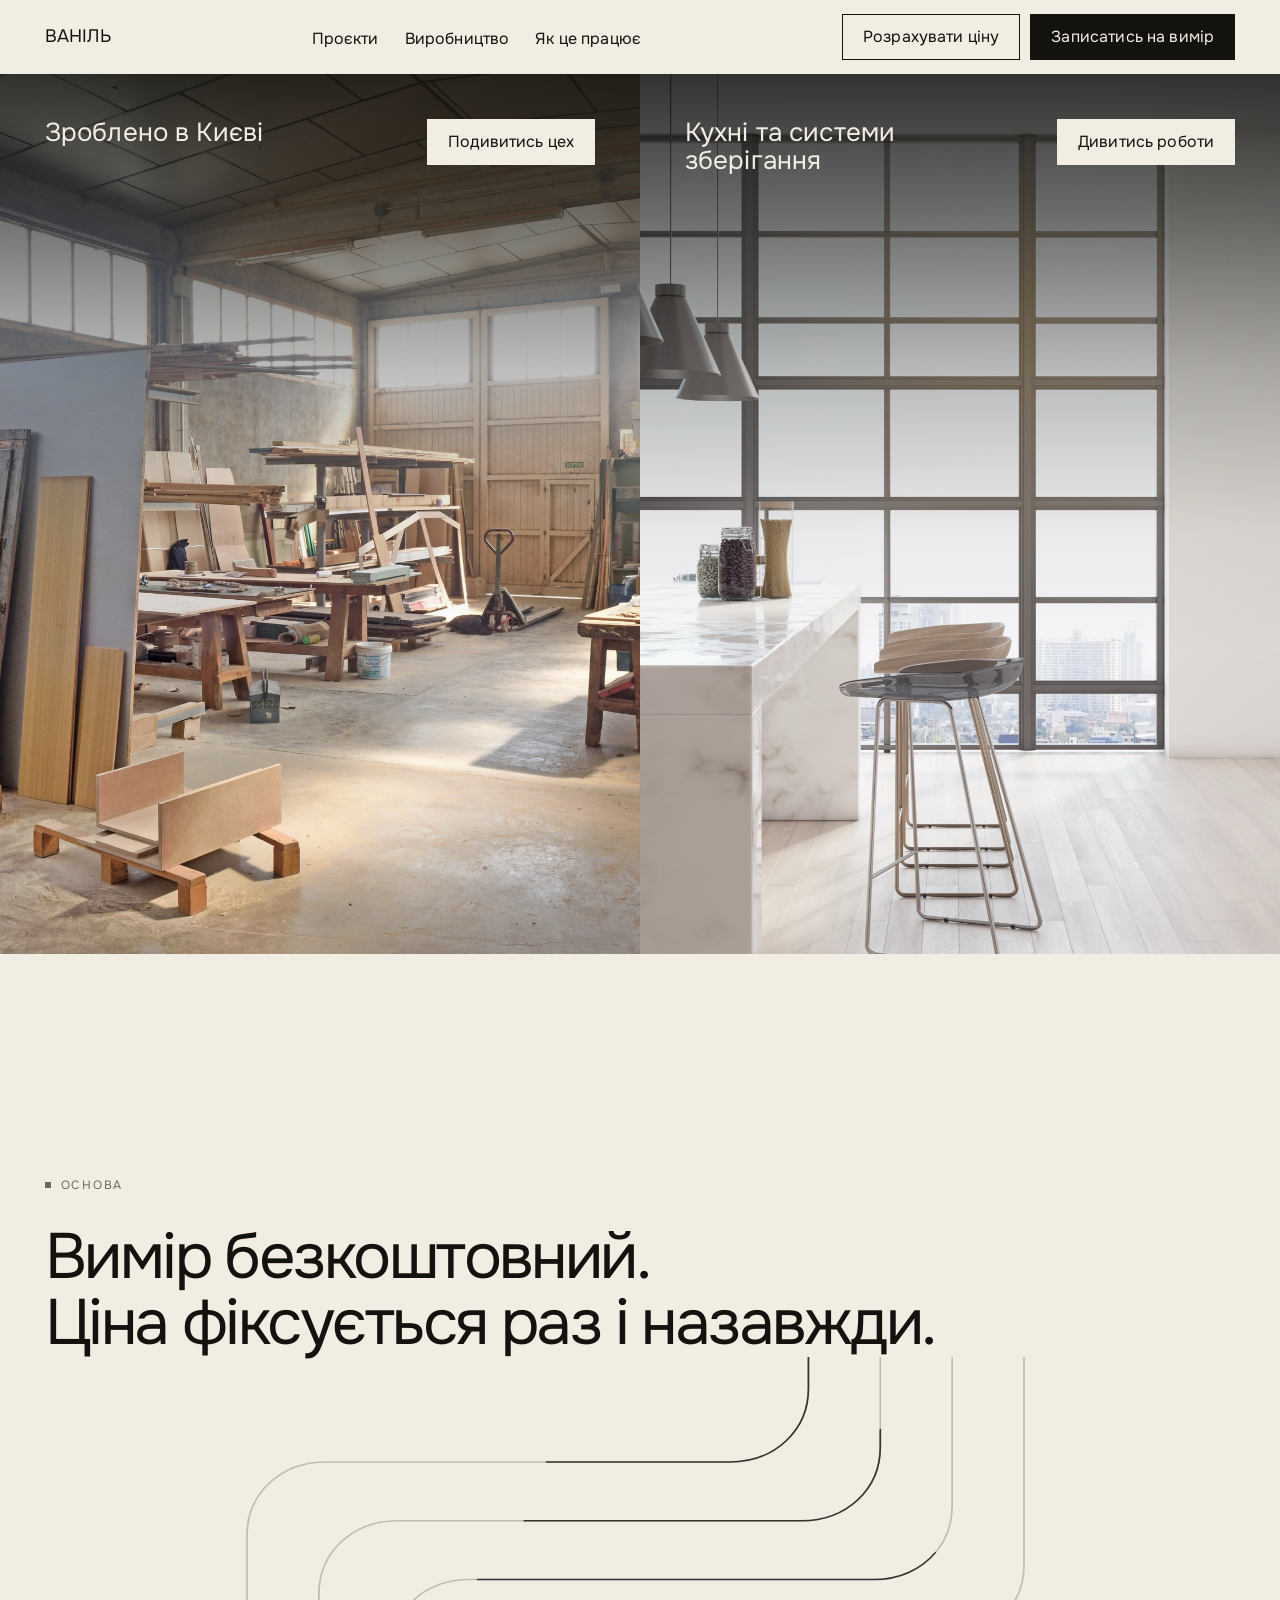
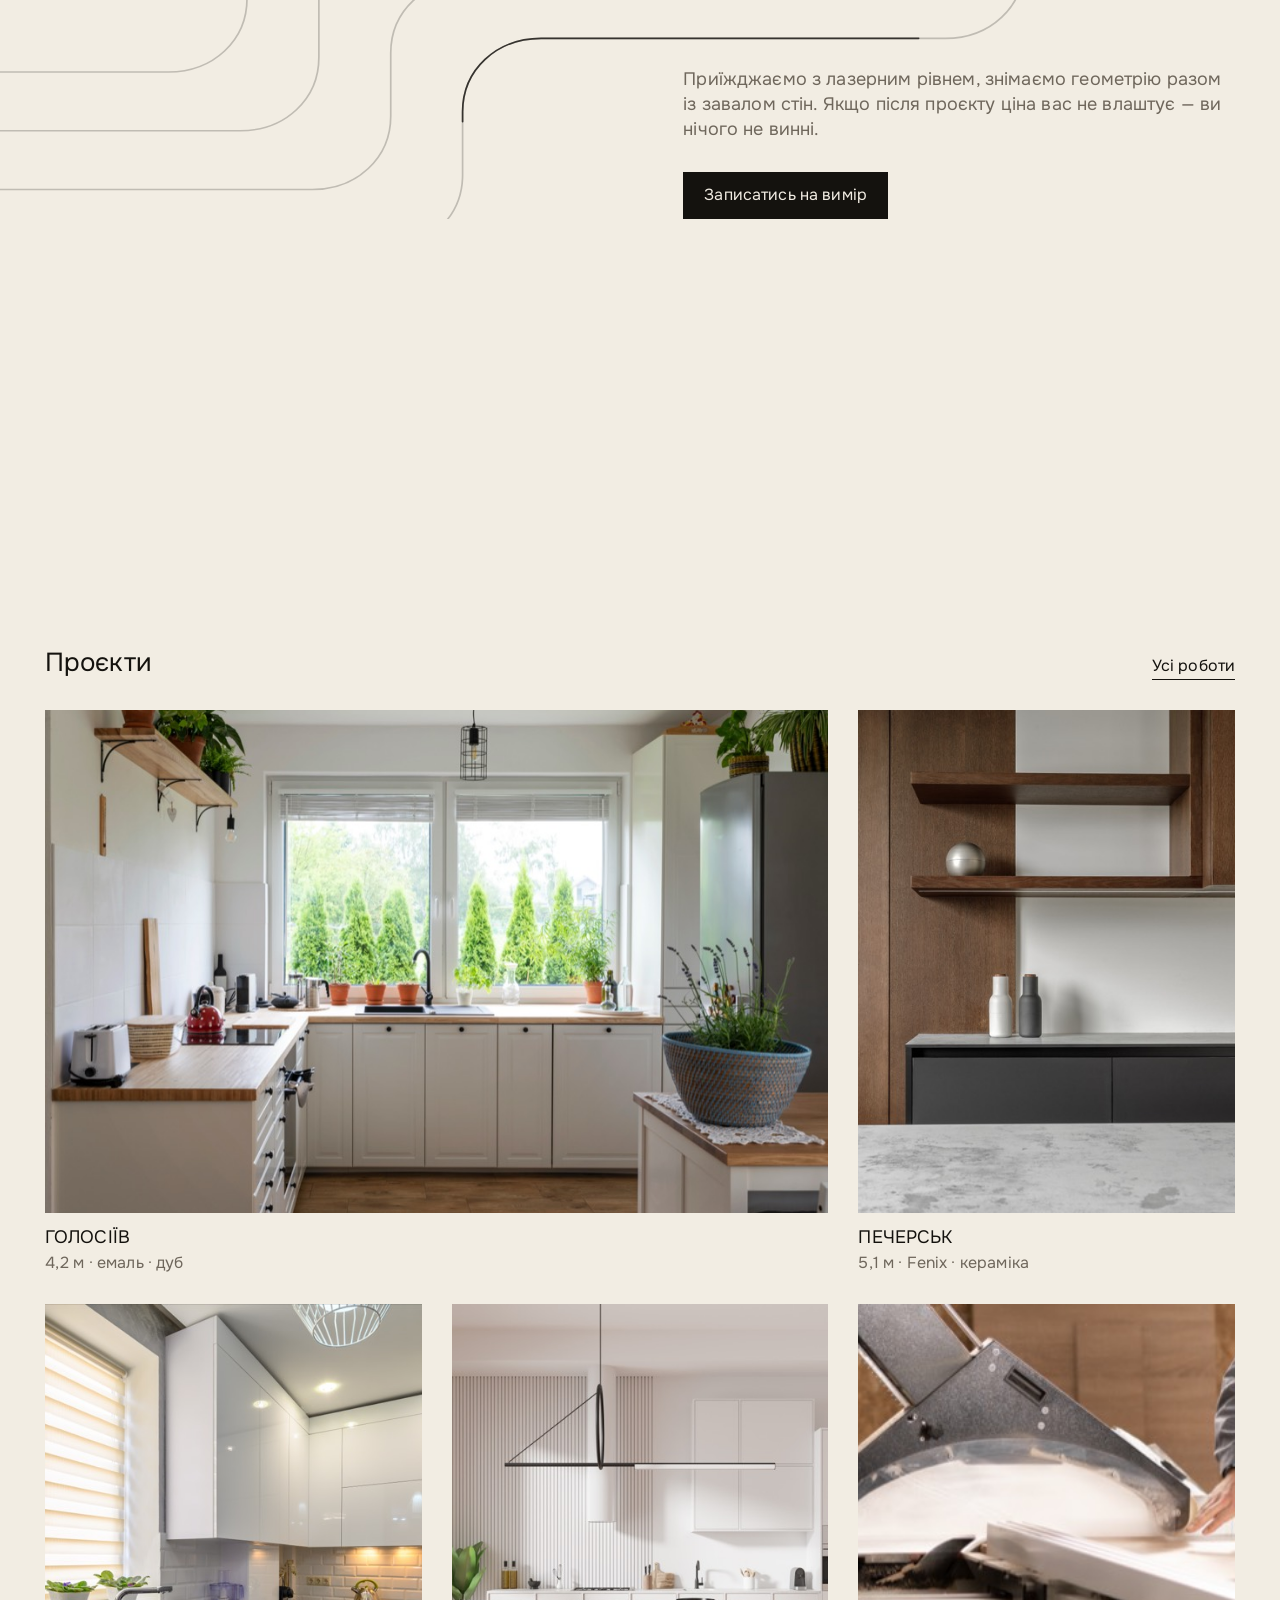
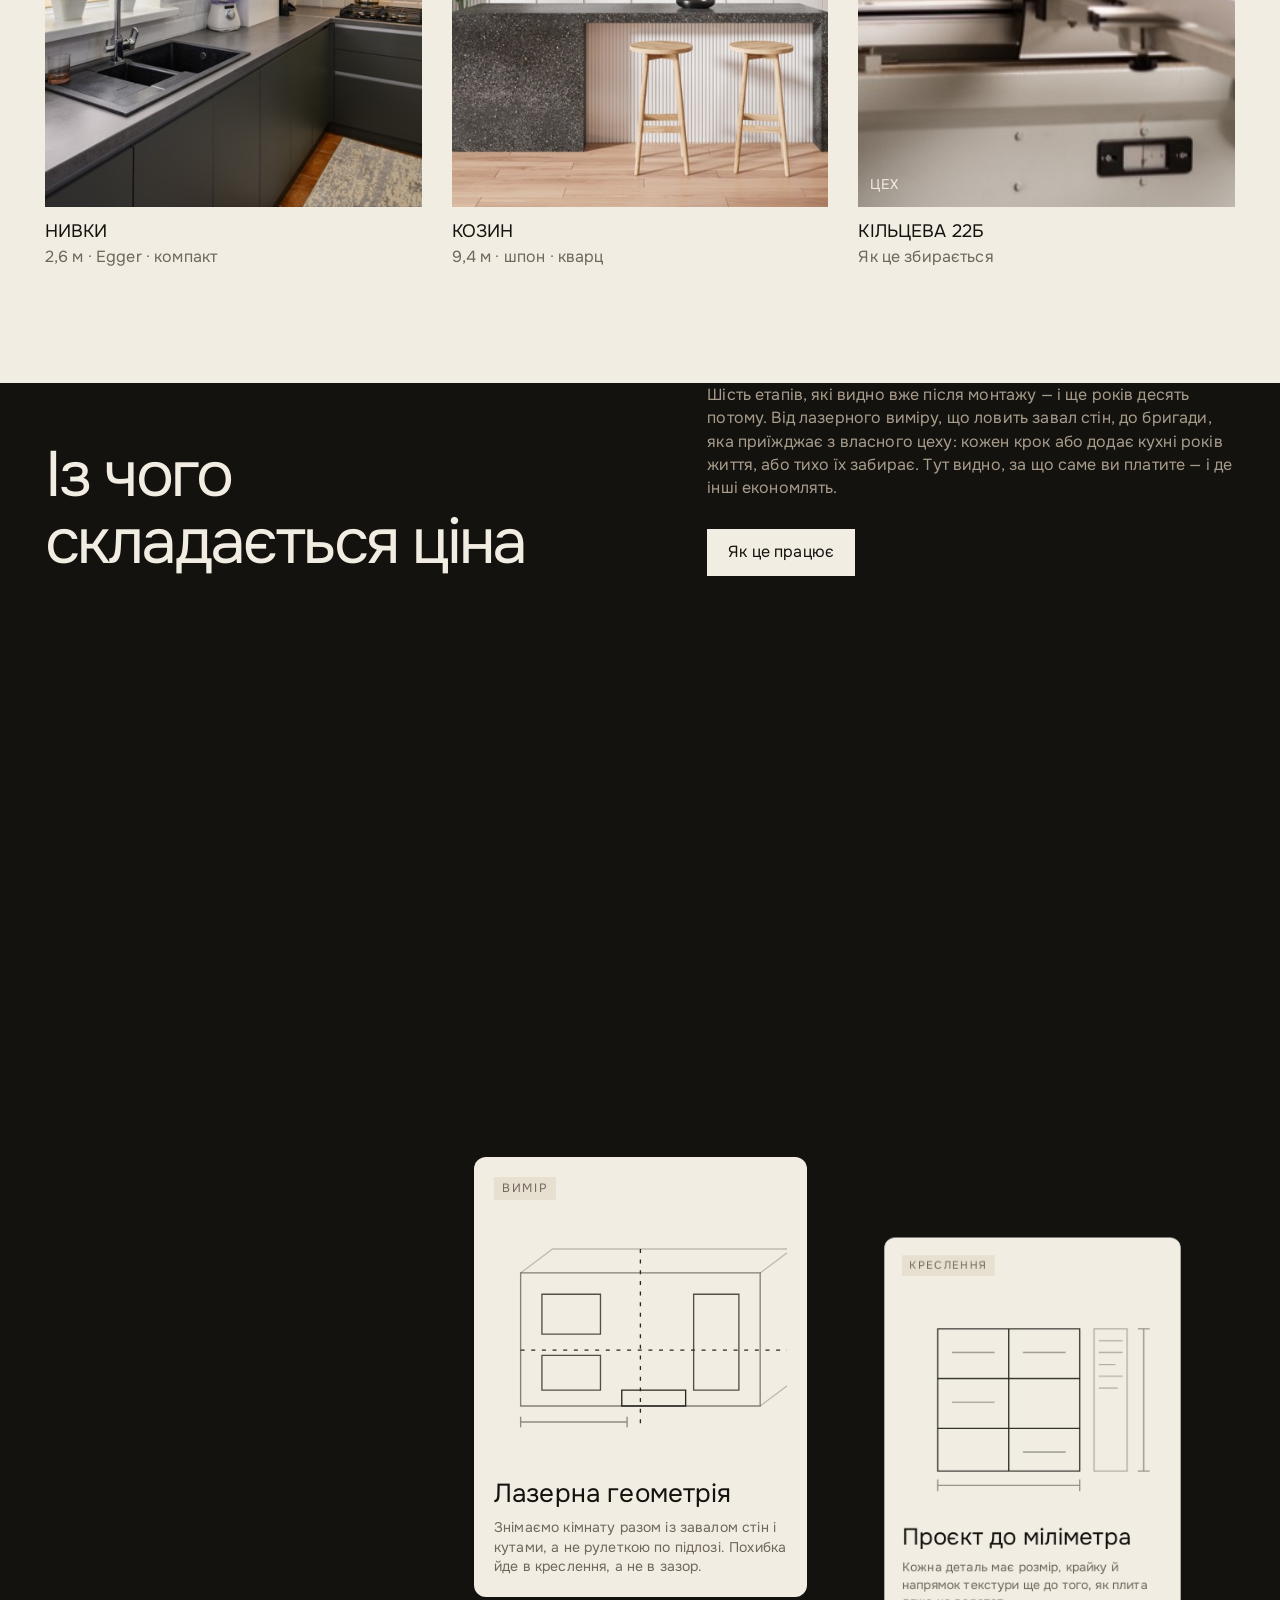
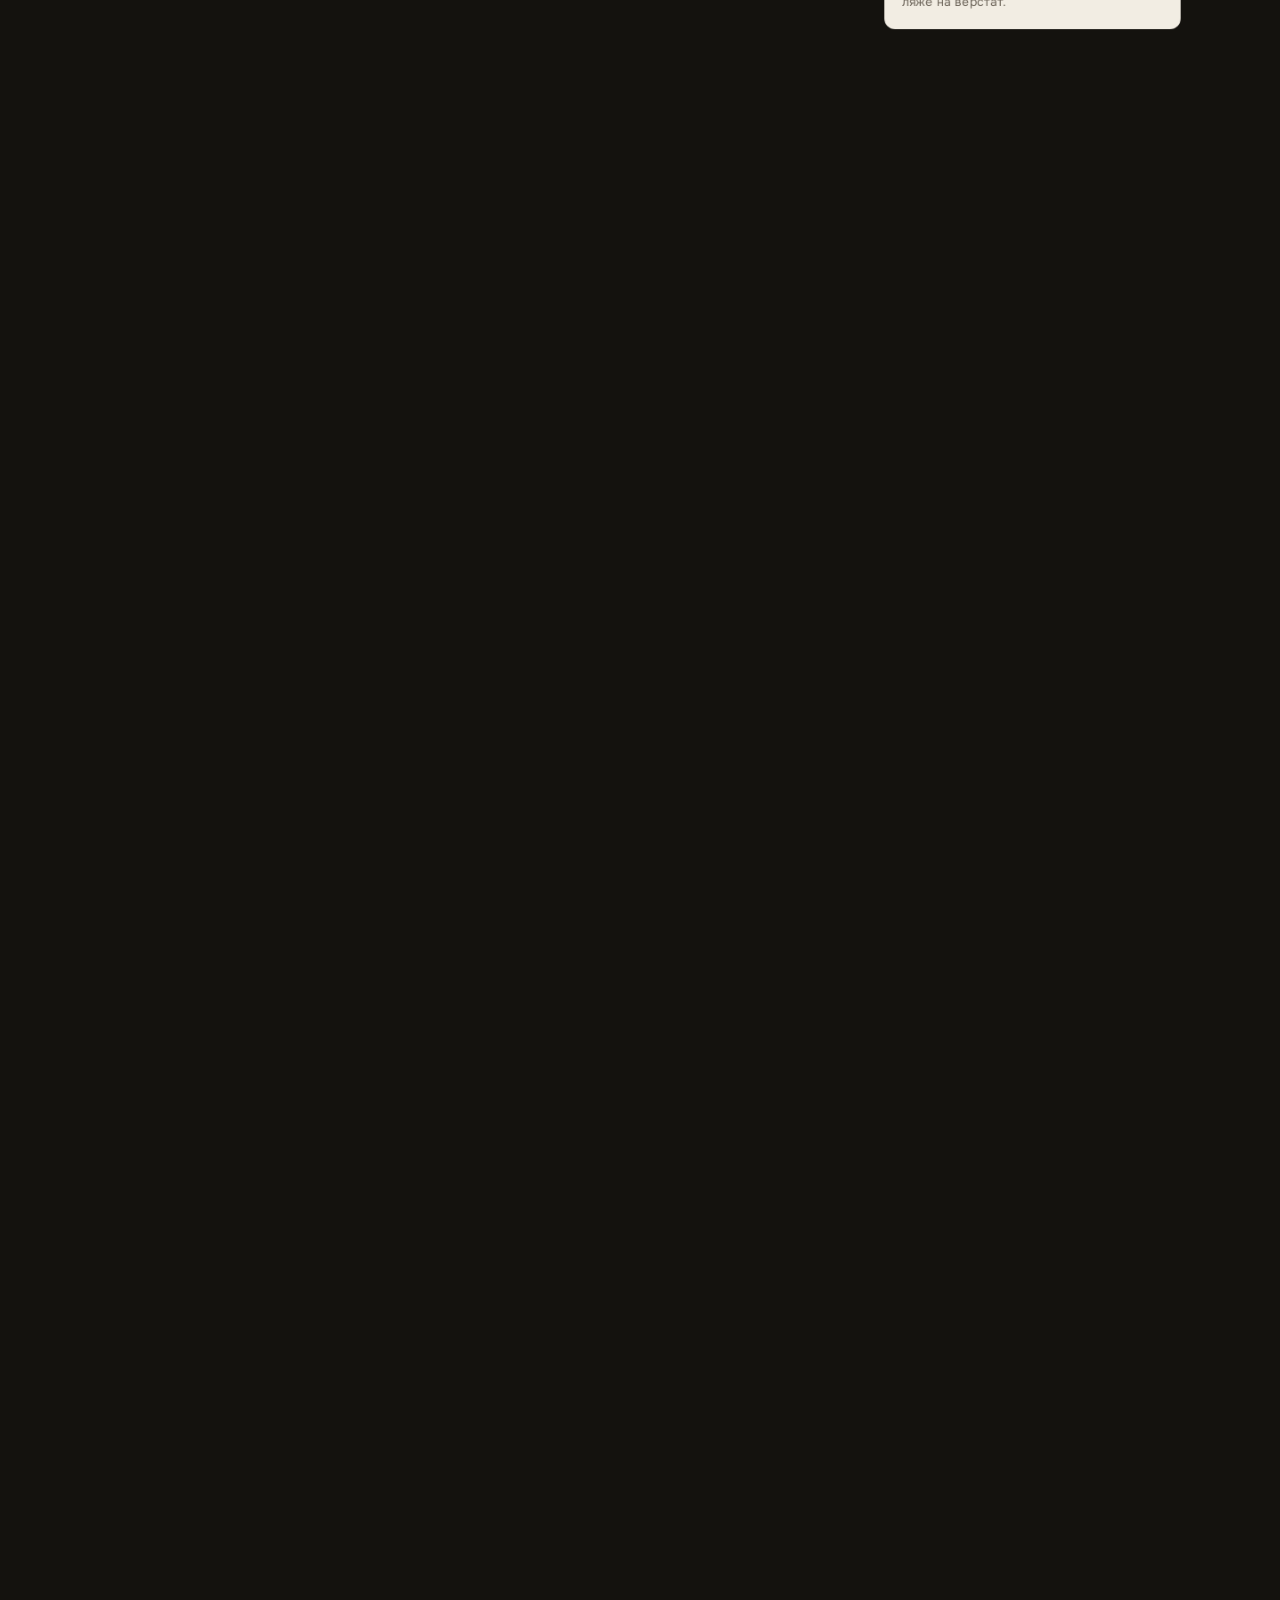
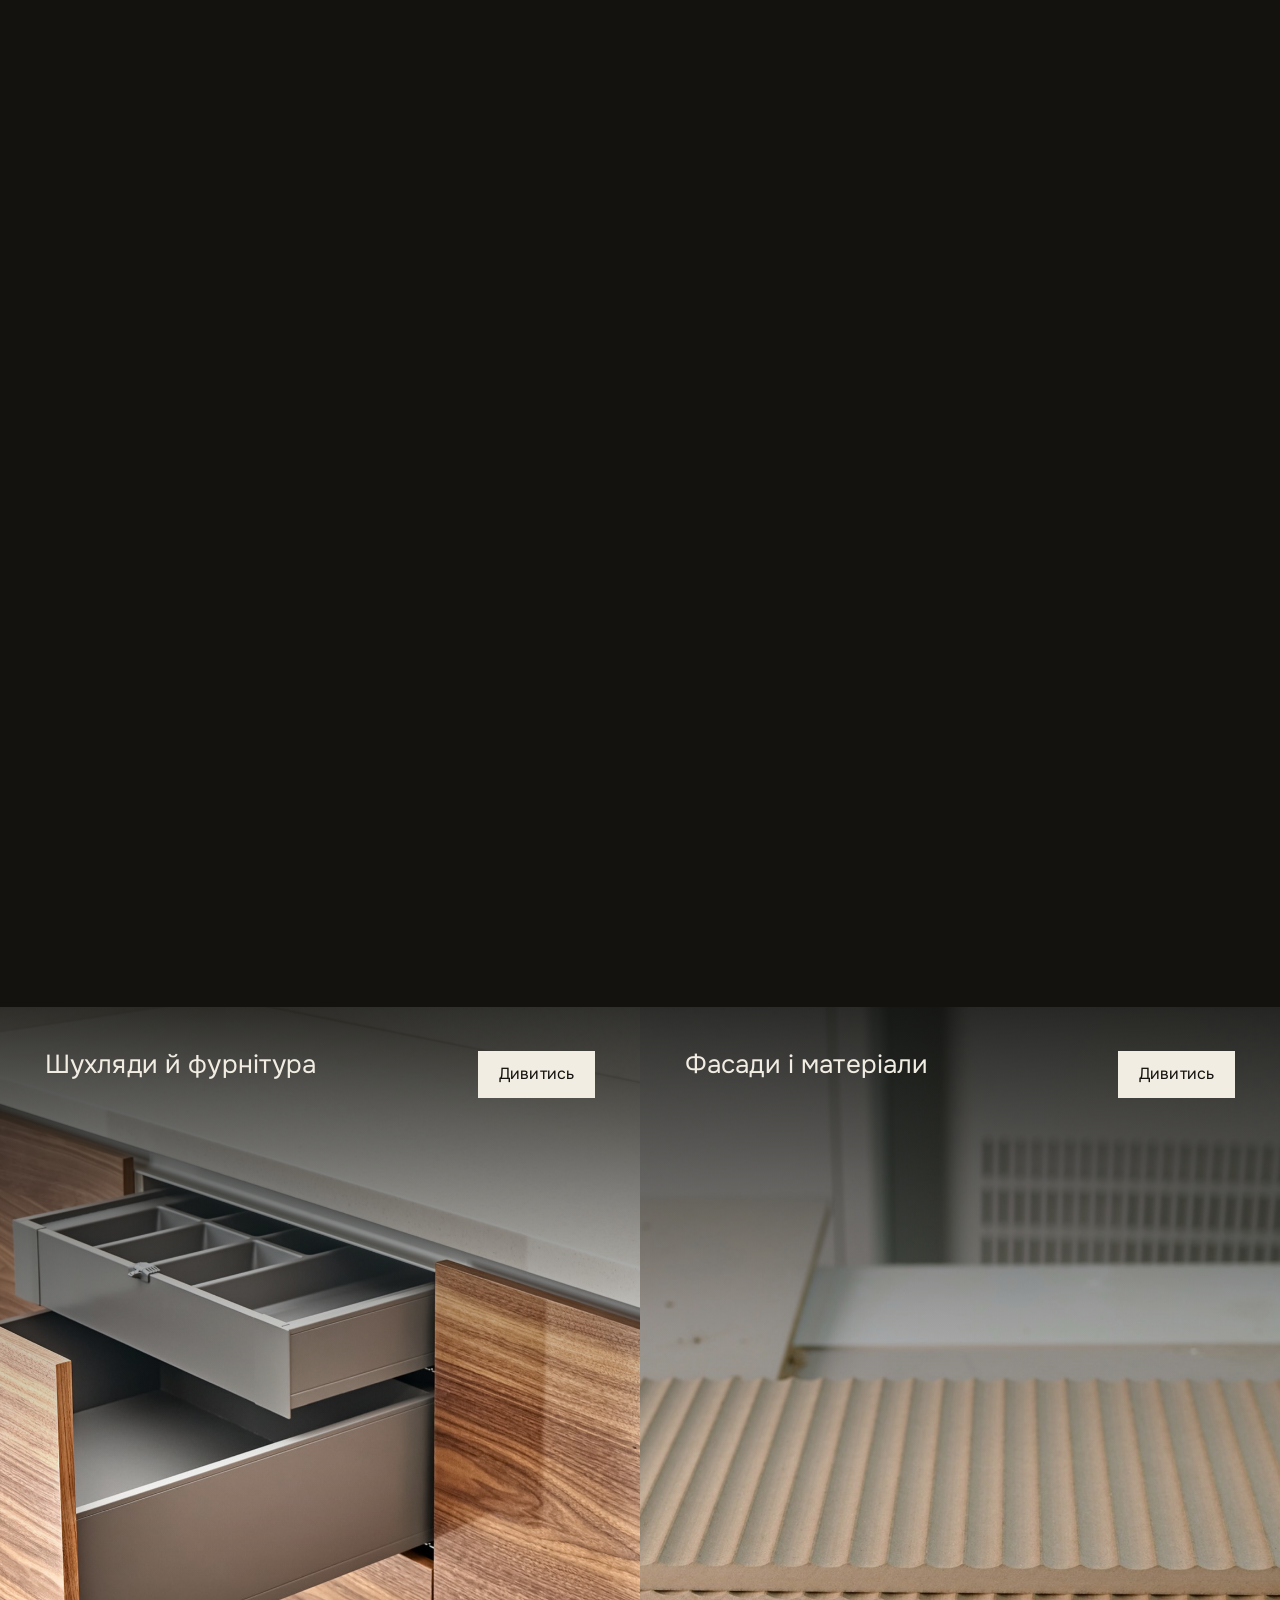
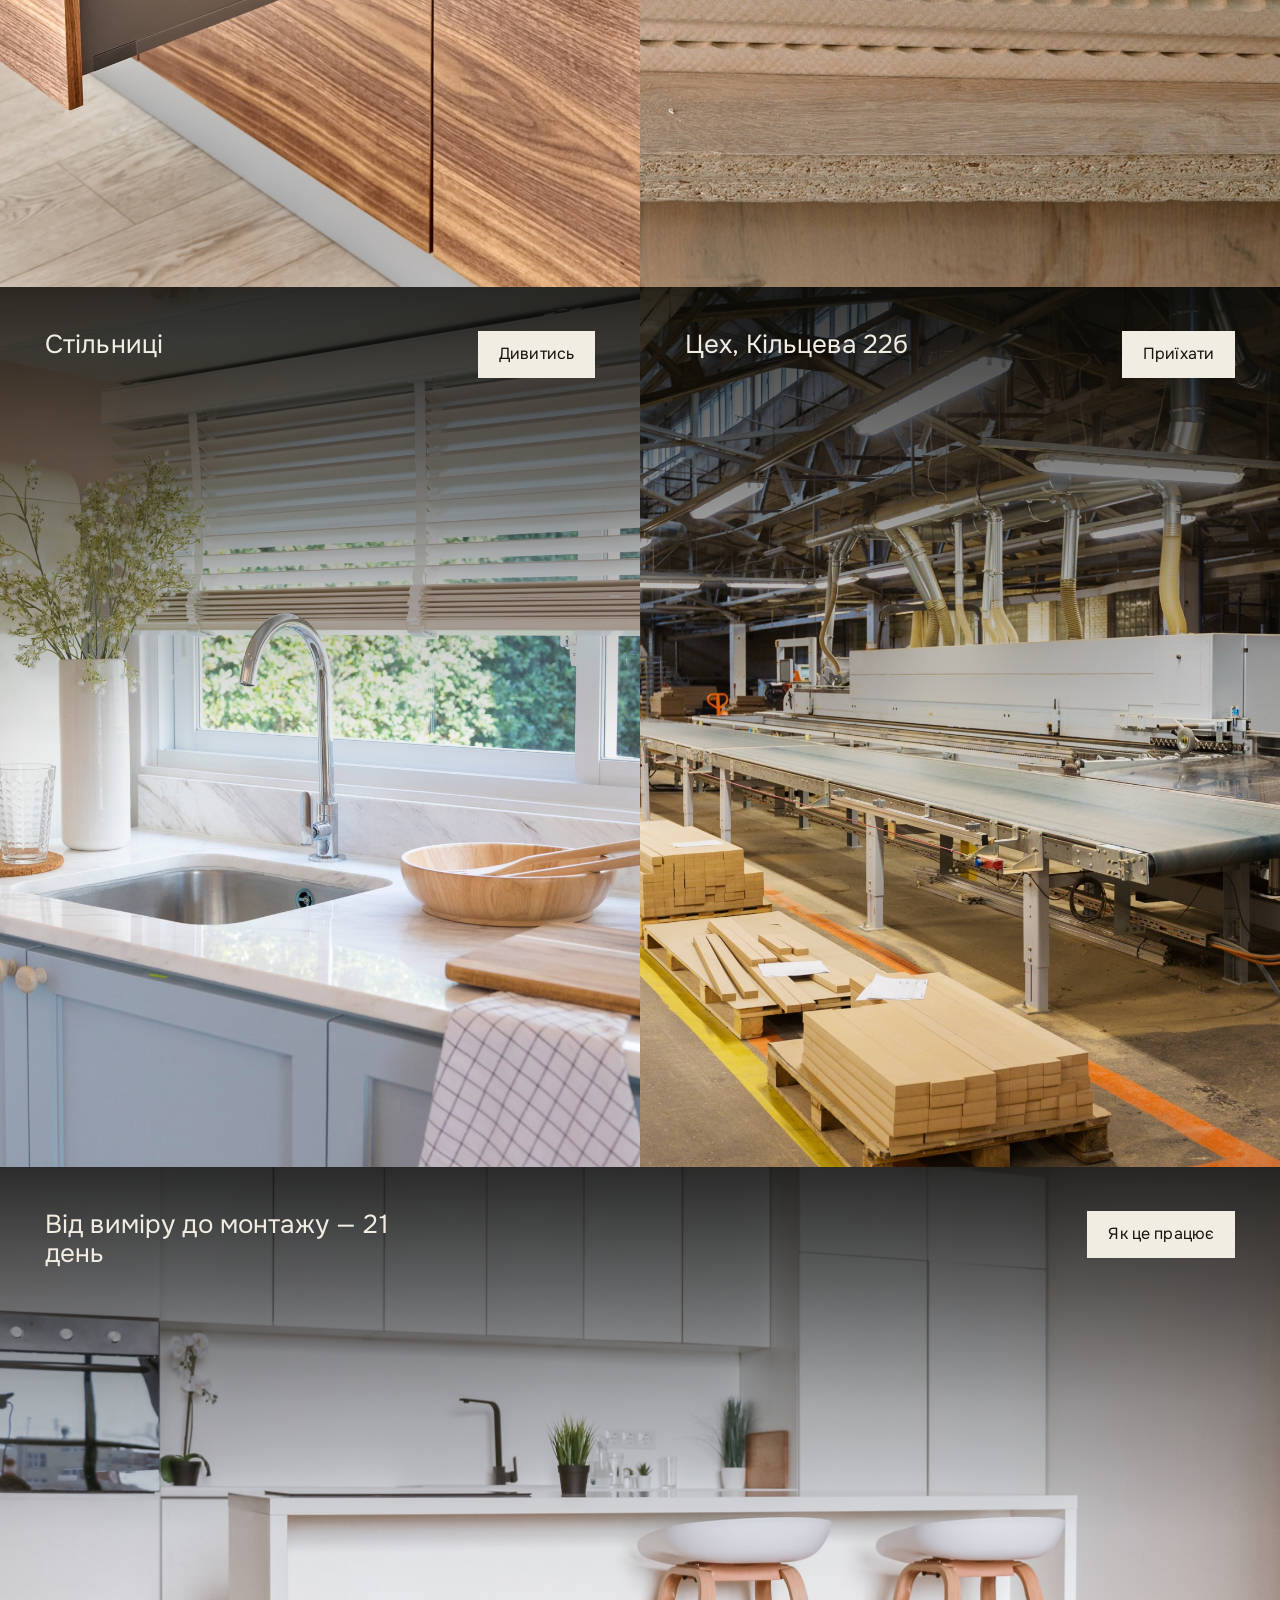
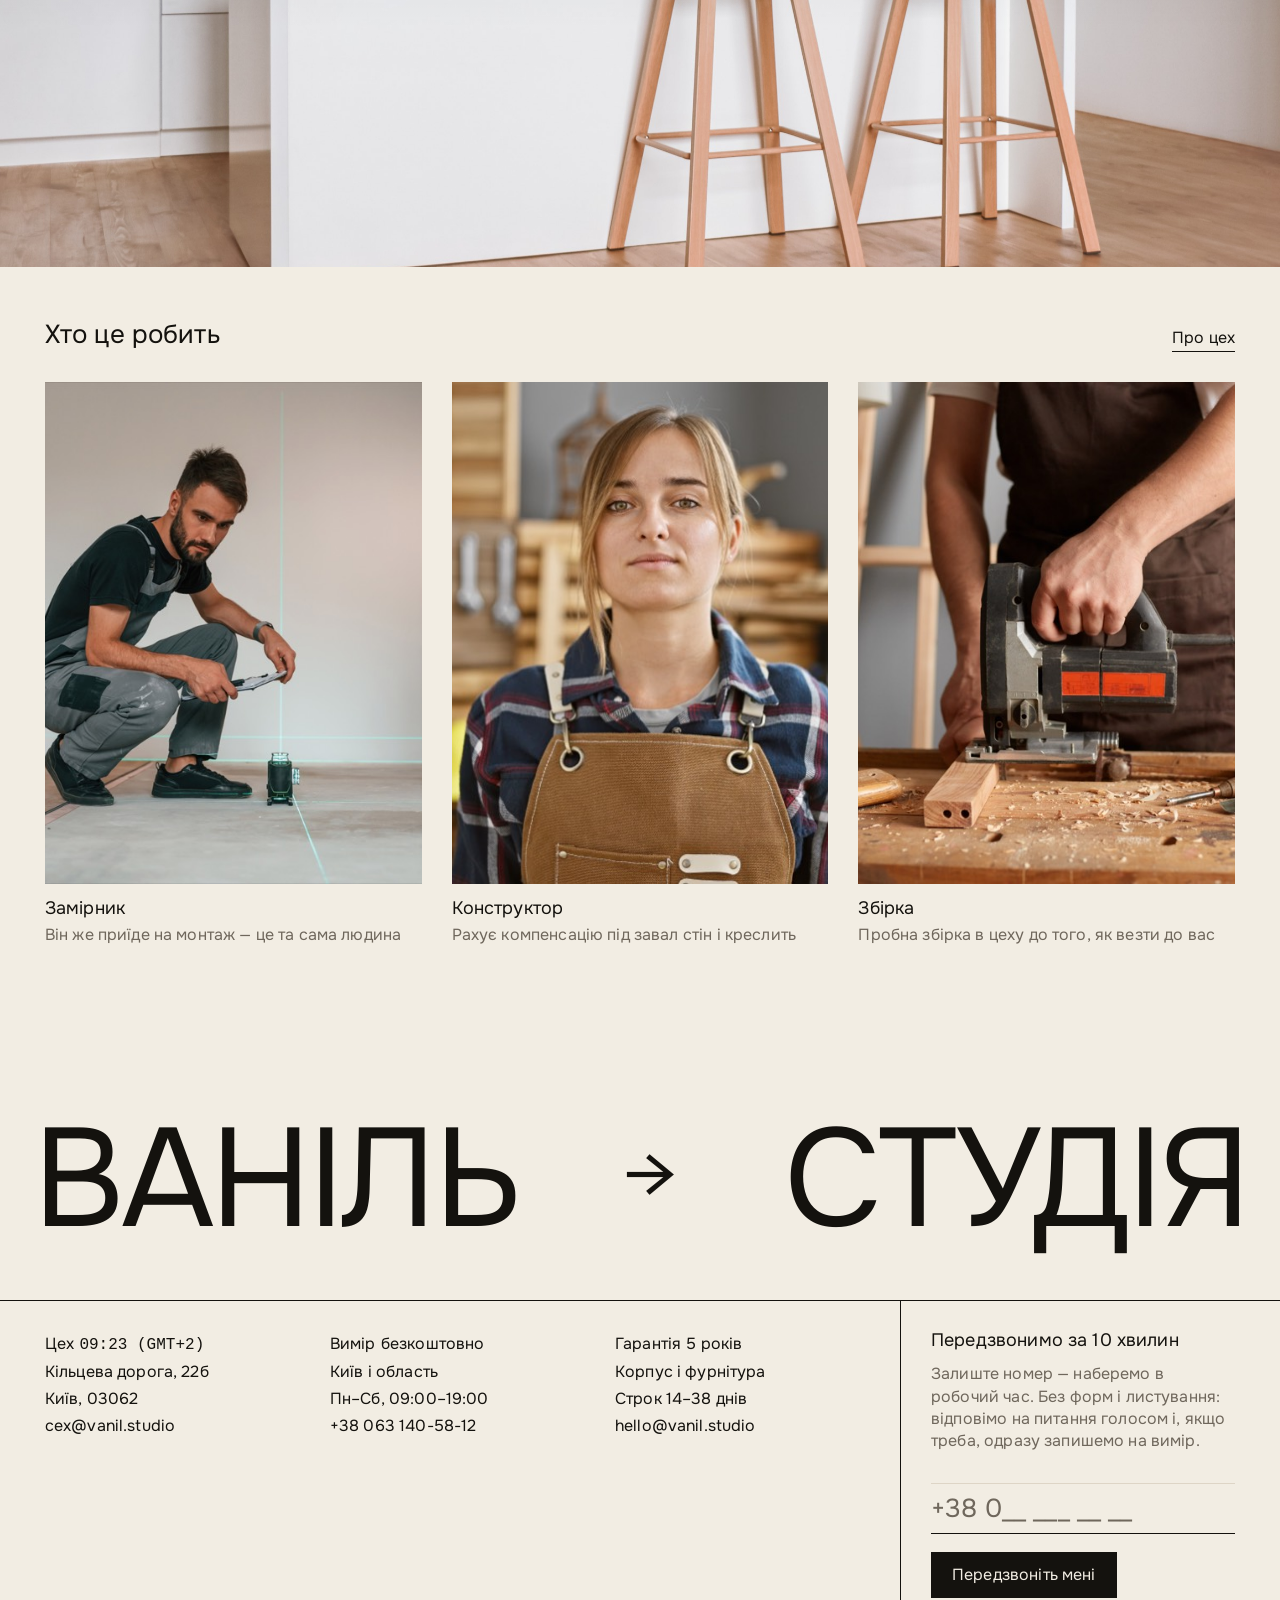
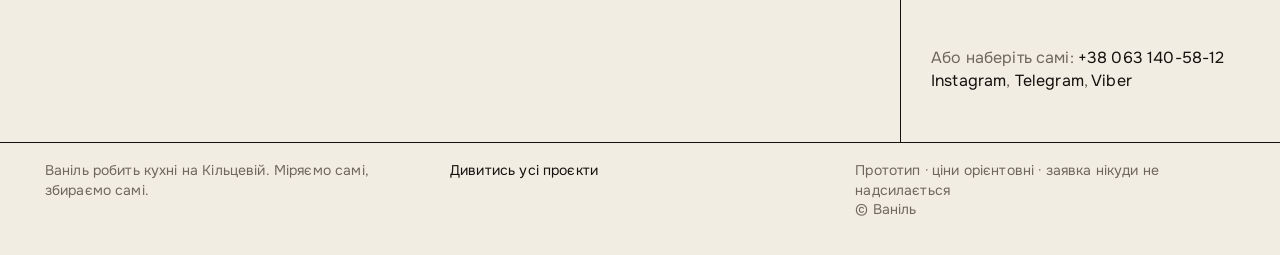
==== commit 0cef62f3: "Заявна секція: надрядок став над заголовком, як на рефі «ОСНОВА» стояла окремо в кутку секції, за 20" ====
--- a/index.html
+++ b/index.html
@@ -46,9 +46,10 @@
 </div>
 
 <section class="claim rv">
-  <p class="claim__eye"><i aria-hidden="true"></i>Основа</p>
-
-  <h2 class="claim__h">Вимір безкоштовний.<br>Ціна фіксується раз і назавжди.</h2>
+  <div class="claim__lead">
+    <p class="claim__eye"><i aria-hidden="true"></i>Основа</p>
+    <h2 class="claim__h">Вимір безкоштовний.<br>Ціна фіксується раз і назавжди.</h2>
+  </div>
 
   <!-- Смуги йдуть повз текст серединою кадру: заходять зліва внизу,
        сходинками піднімаються і виходять угору праворуч. Намальовані двічі —
--- a/assets/style.css
+++ b/assets/style.css
@@ -182,17 +182,20 @@
   /* 270px — задана відстань від картинки згори до заголовка;
      376px знизу дають рівно 470px від кнопки до заголовка «Проєкти»
      (решту добирають власний відступ .shead і його базова лінія) */
-  padding:270px var(--g) 376px;
-}
-/* надрядок стоїть у своєму куті й не входить у ці 270px */
-.claim__eye{position:absolute;top:var(--s-lg);left:var(--g);
-            display:flex;align-items:center;gap:10px;
+  /* 223 = 270 - (рядок надрядка 17 + проміжок 30): задані 270px і далі
+     міряються від картинки до ЗАГОЛОВКА, надрядок стоїть у цьому просвіті */
+  padding:223px var(--g) 376px;
+}
+/* надрядок стоїть впритул над заголовком одним блоком, як на рефі,
+   а не окремо в кутку секції */
+.claim__lead{grid-row:1;grid-column:1;display:flex;flex-direction:column;gap:var(--s-sm)}
+.claim__eye{display:flex;align-items:center;gap:10px;
             font-size:12px;letter-spacing:.14em;text-transform:uppercase;color:var(--grey)}
 .claim__eye i{width:6px;height:6px;background:currentColor;flex:none}
 
 /* Два речення — два рядки, розриви проставлені в розмітці. Міру не
    обмежуємо, інакше рядок ламався б сам не там, де треба. */
-.claim__h{grid-row:1;grid-column:1;max-width:none;
+.claim__h{max-width:none;
           font-size:clamp(34px,5vw,72px);line-height:1.04;letter-spacing:-.04em}
 
 /* Смуги лежать серединою секції на всю ширину: заходять зліва внизу й
@@ -220,9 +223,6 @@
 .claim__acts{display:flex;flex-wrap:wrap;align-items:center;gap:16px 24px}
 
 @media (max-width:900px){
-  /* надрядок лишається абсолютним і тут: відступ згори (115px) більший за
-     його місце (50px), тож із заголовком він не сходиться. Якщо зробити
-     його статичним, автопотік кладе його в порожню середню смугу гріда. */
   /* 310px — десктопна міра; на телефоні це просто діра, тож рядок стає auto */
   .claim{min-height:0;grid-template-rows:auto auto auto;
          padding:var(--s-xl) var(--g) var(--s-xl);row-gap:var(--s-xl)}
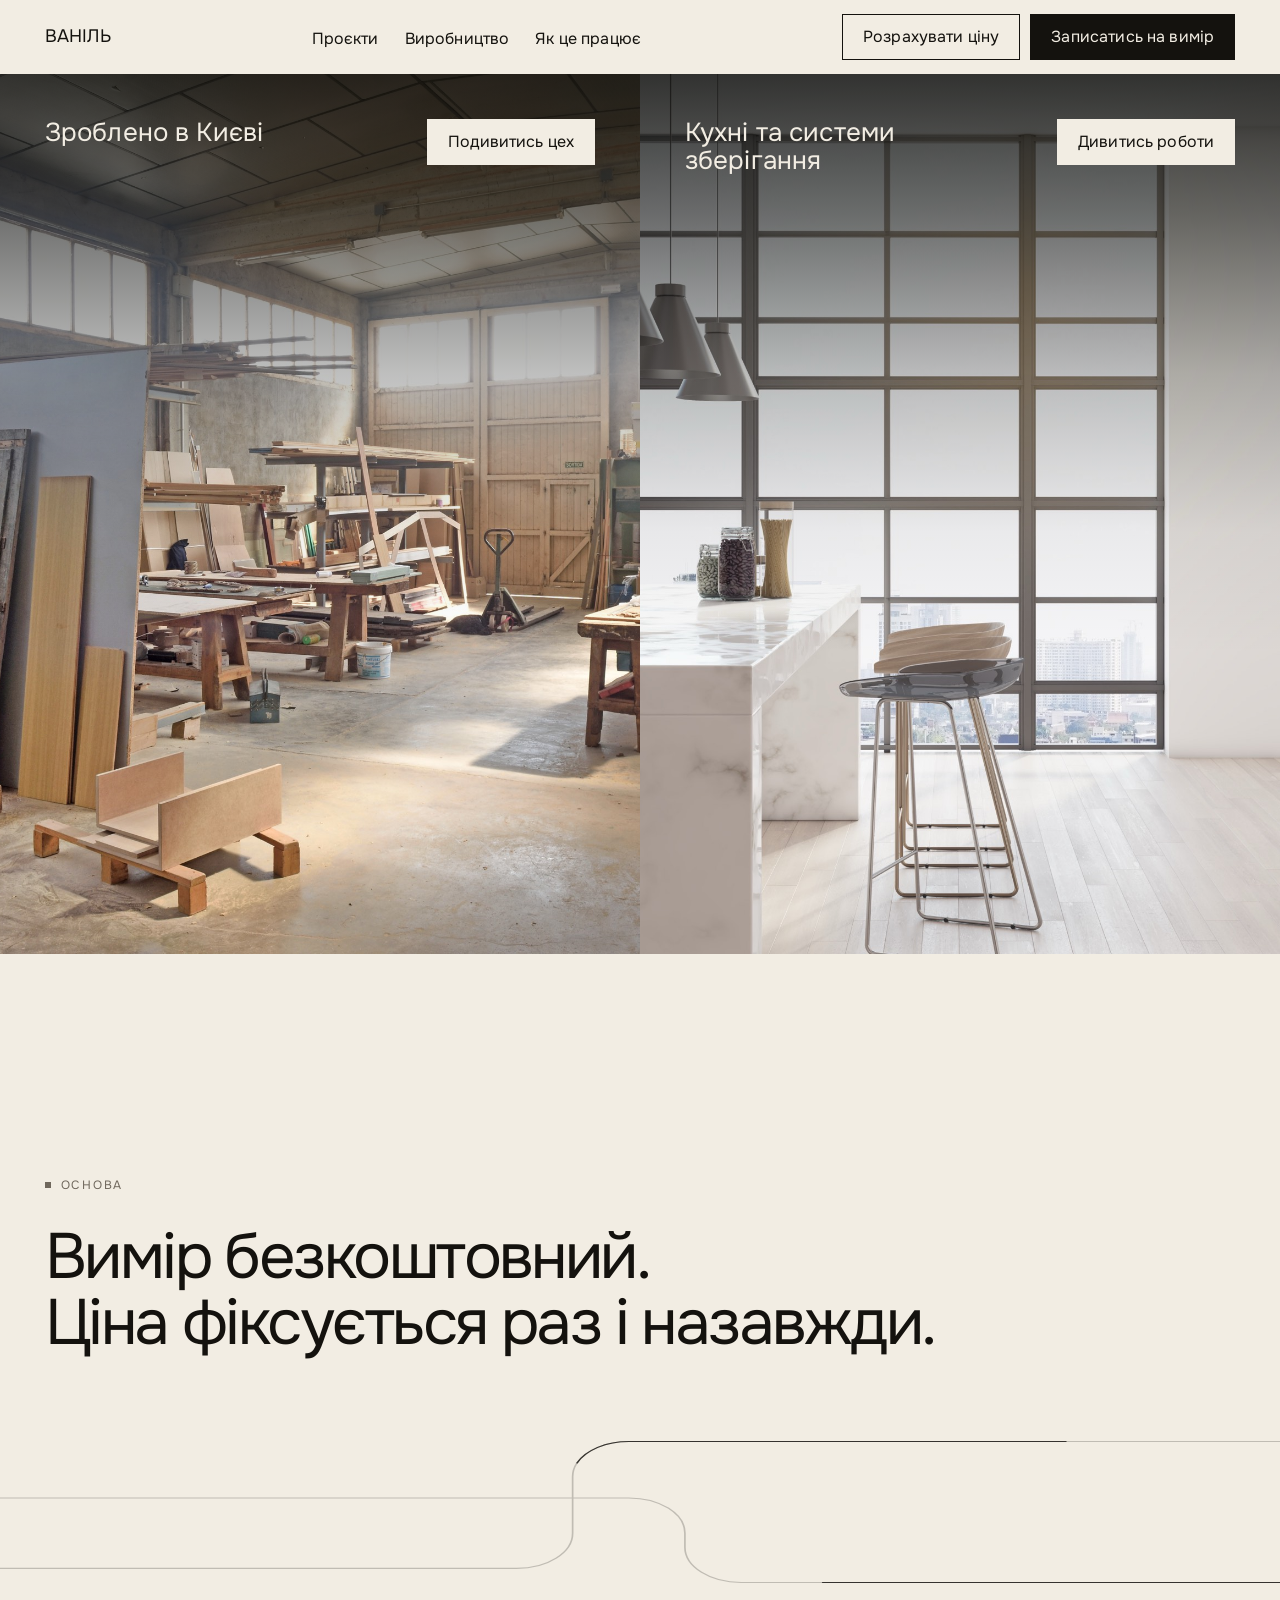
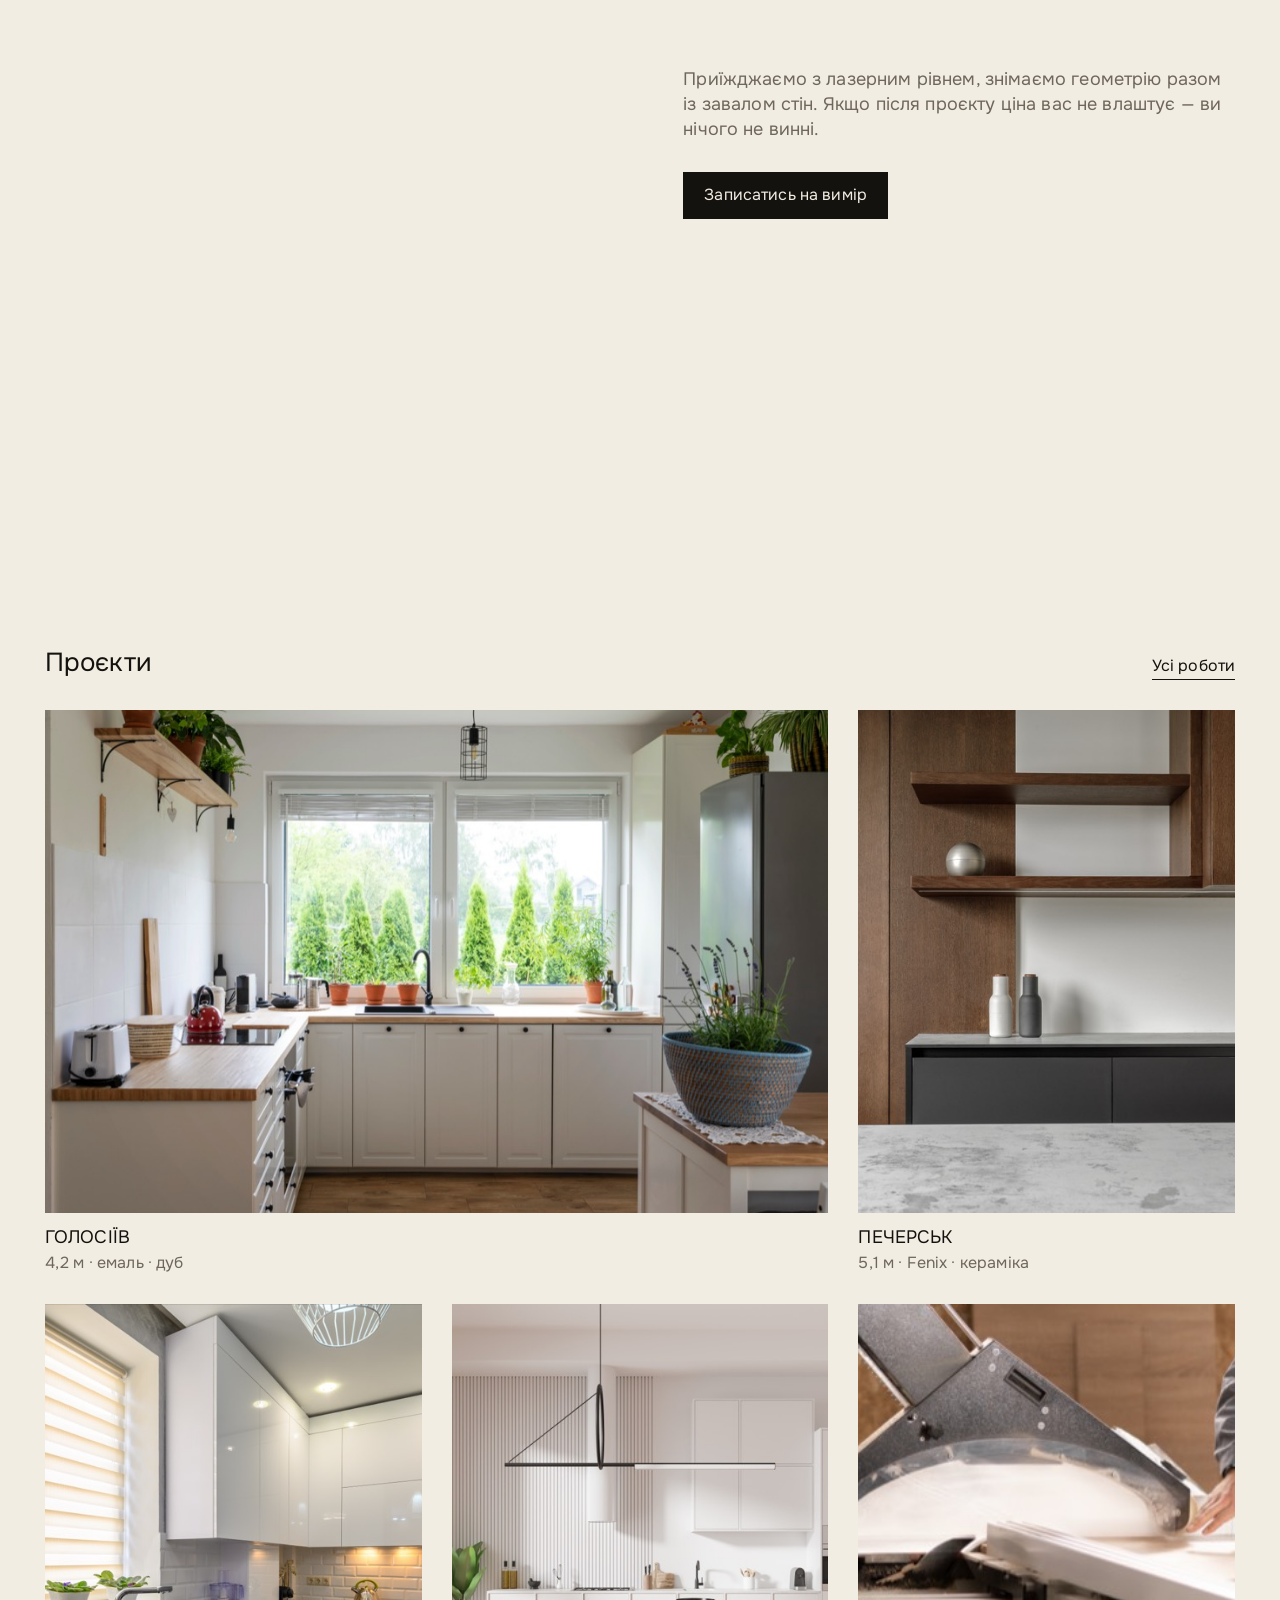
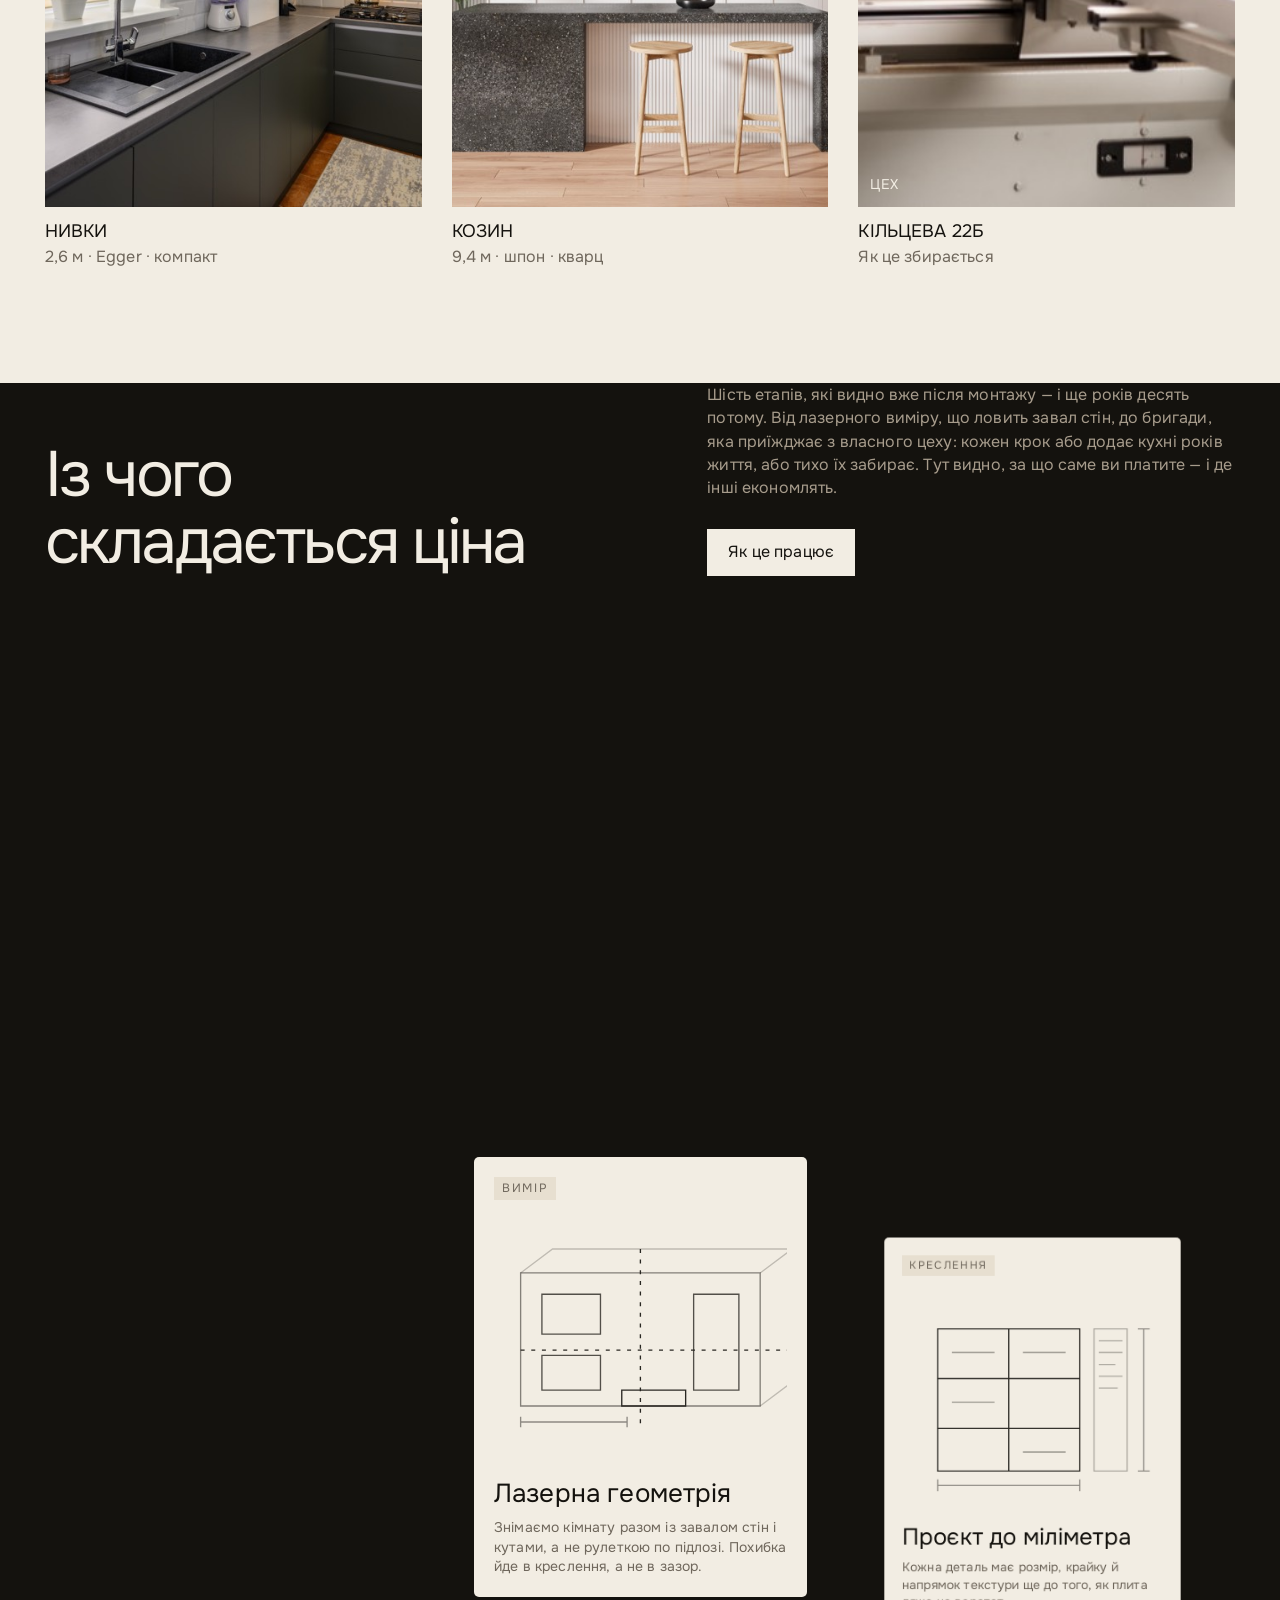
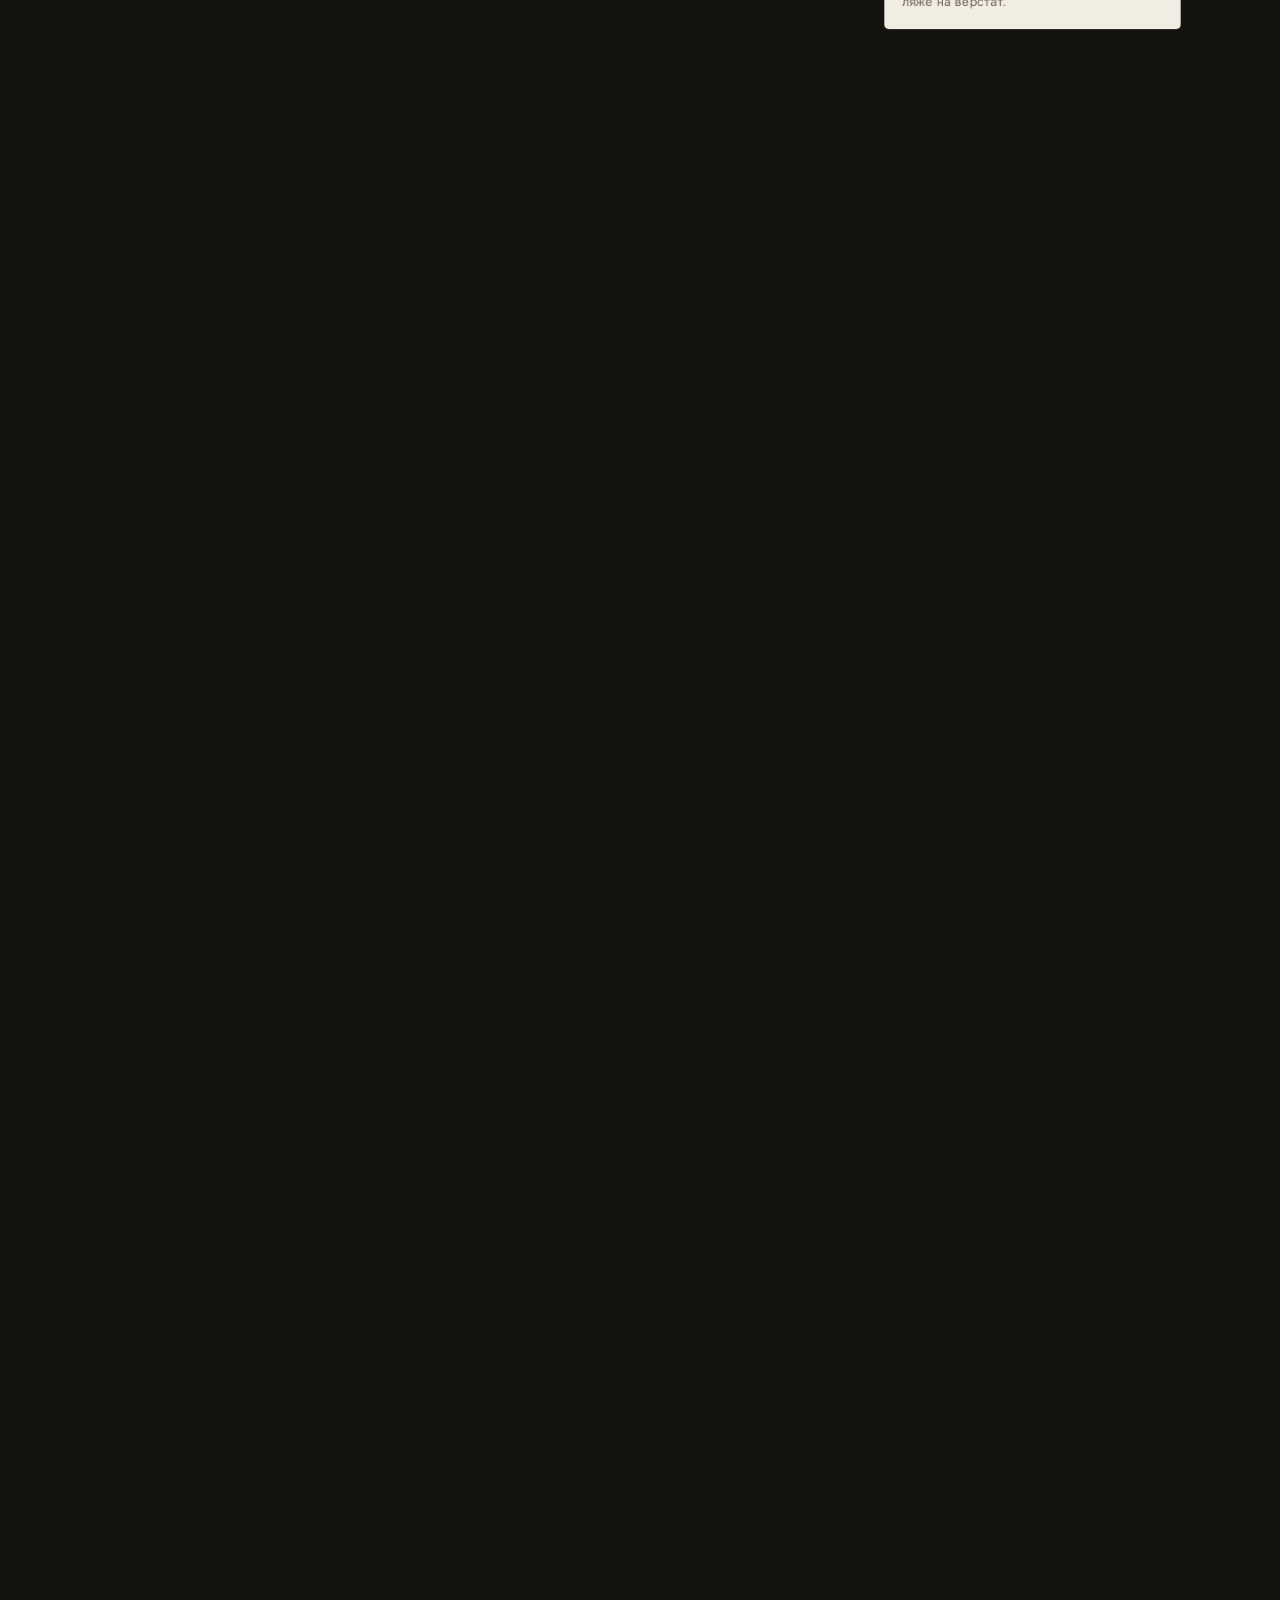
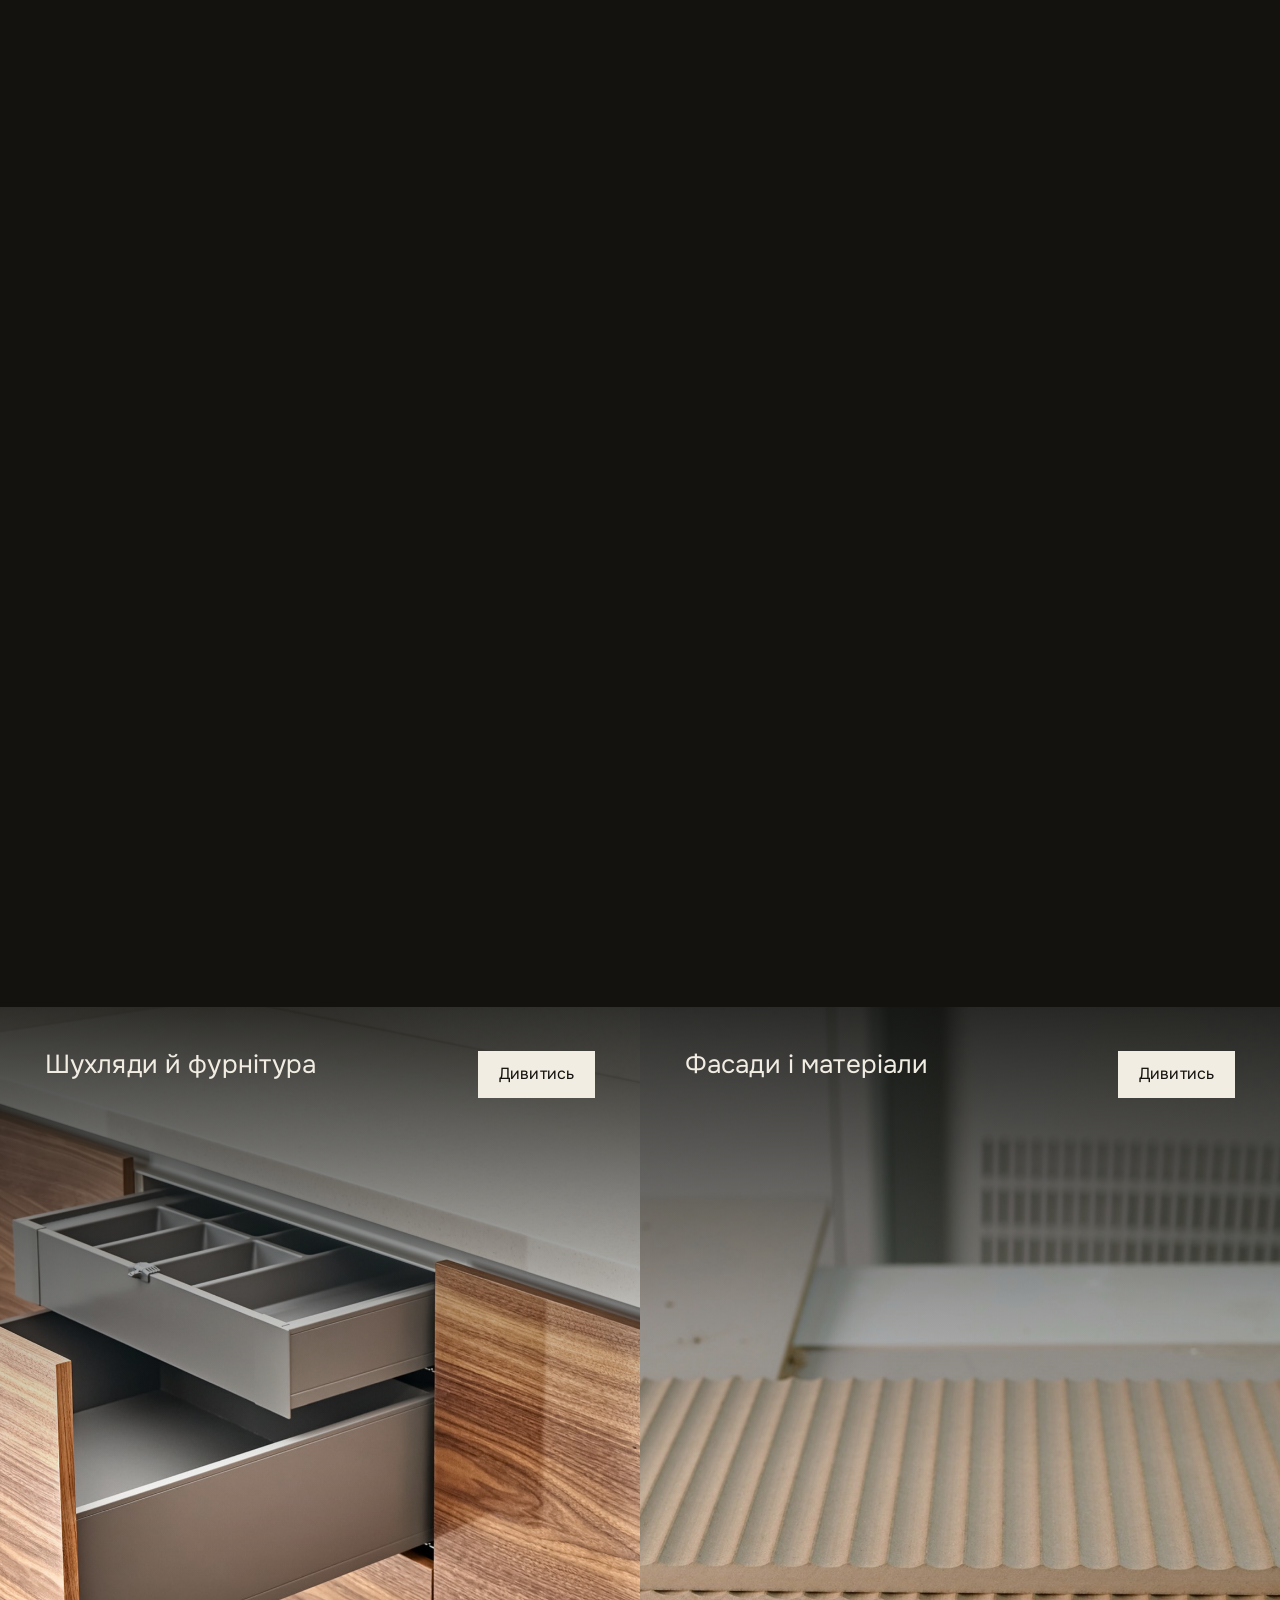
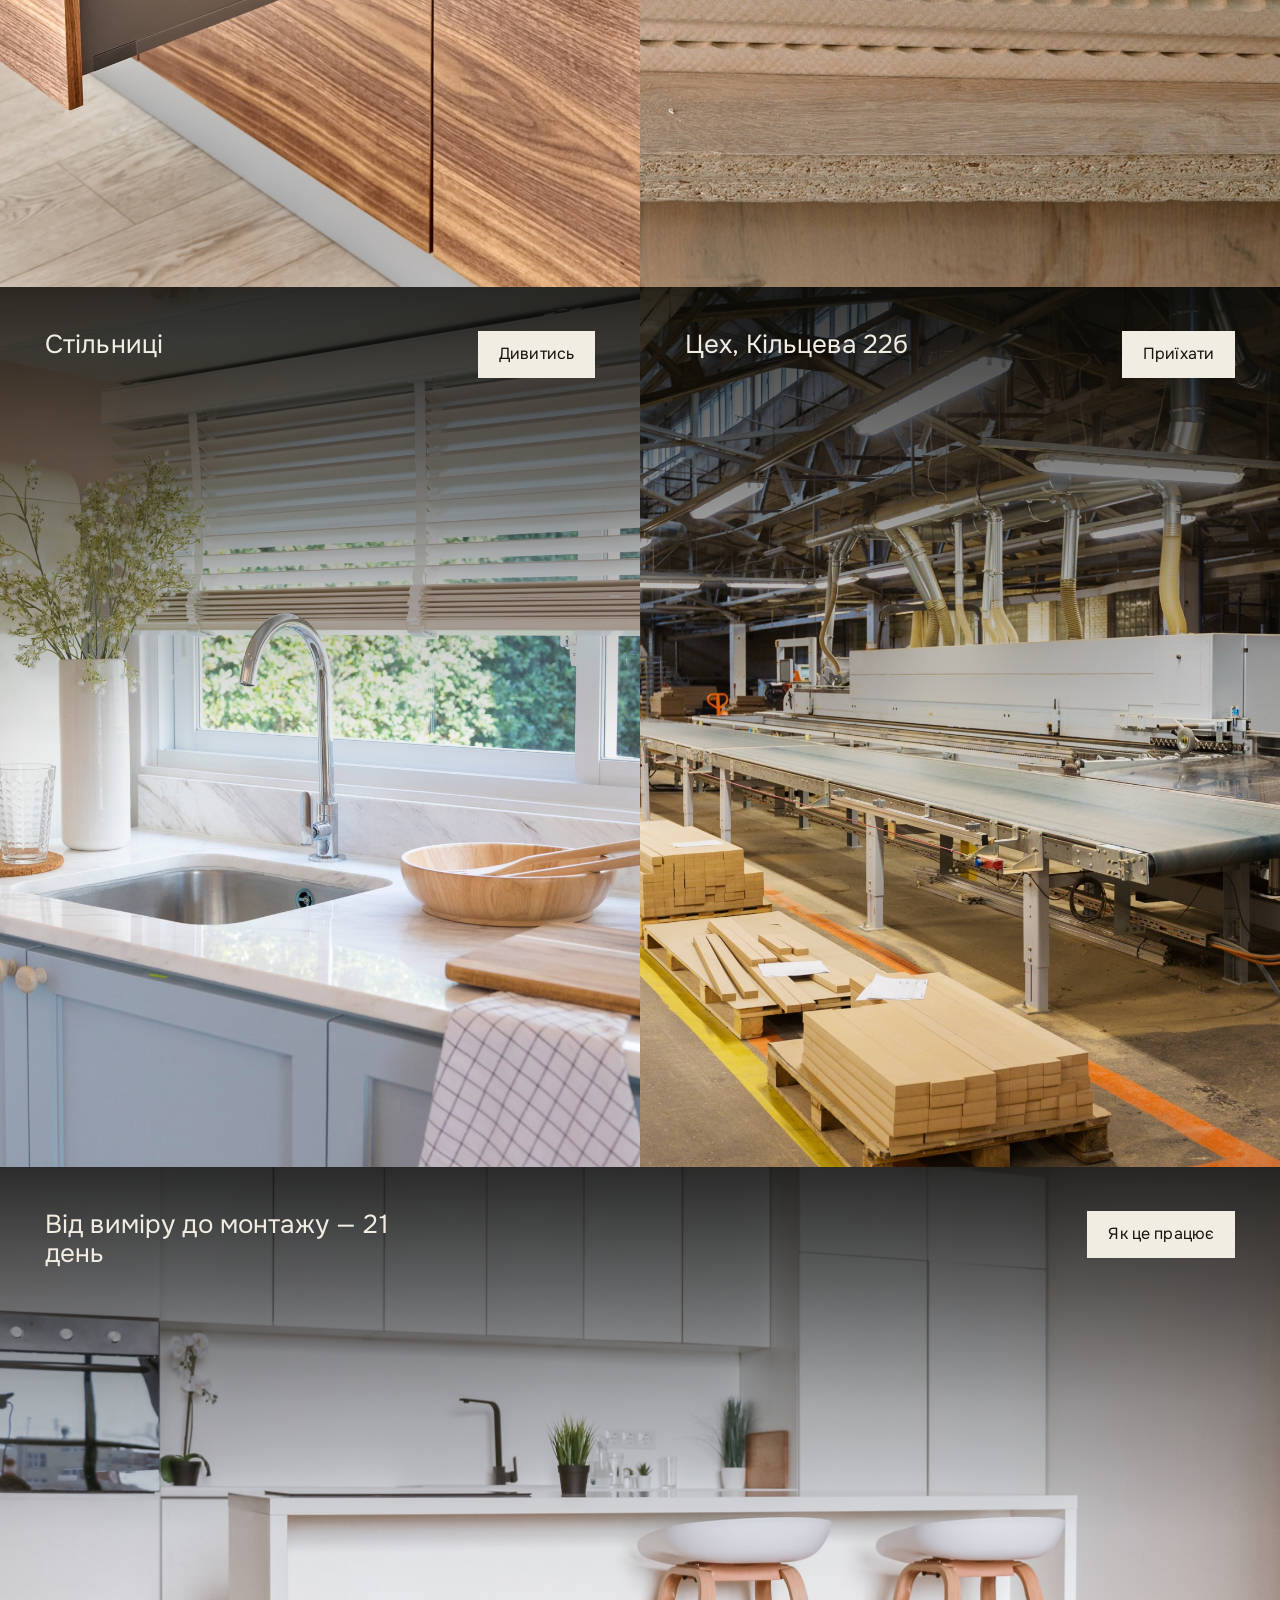
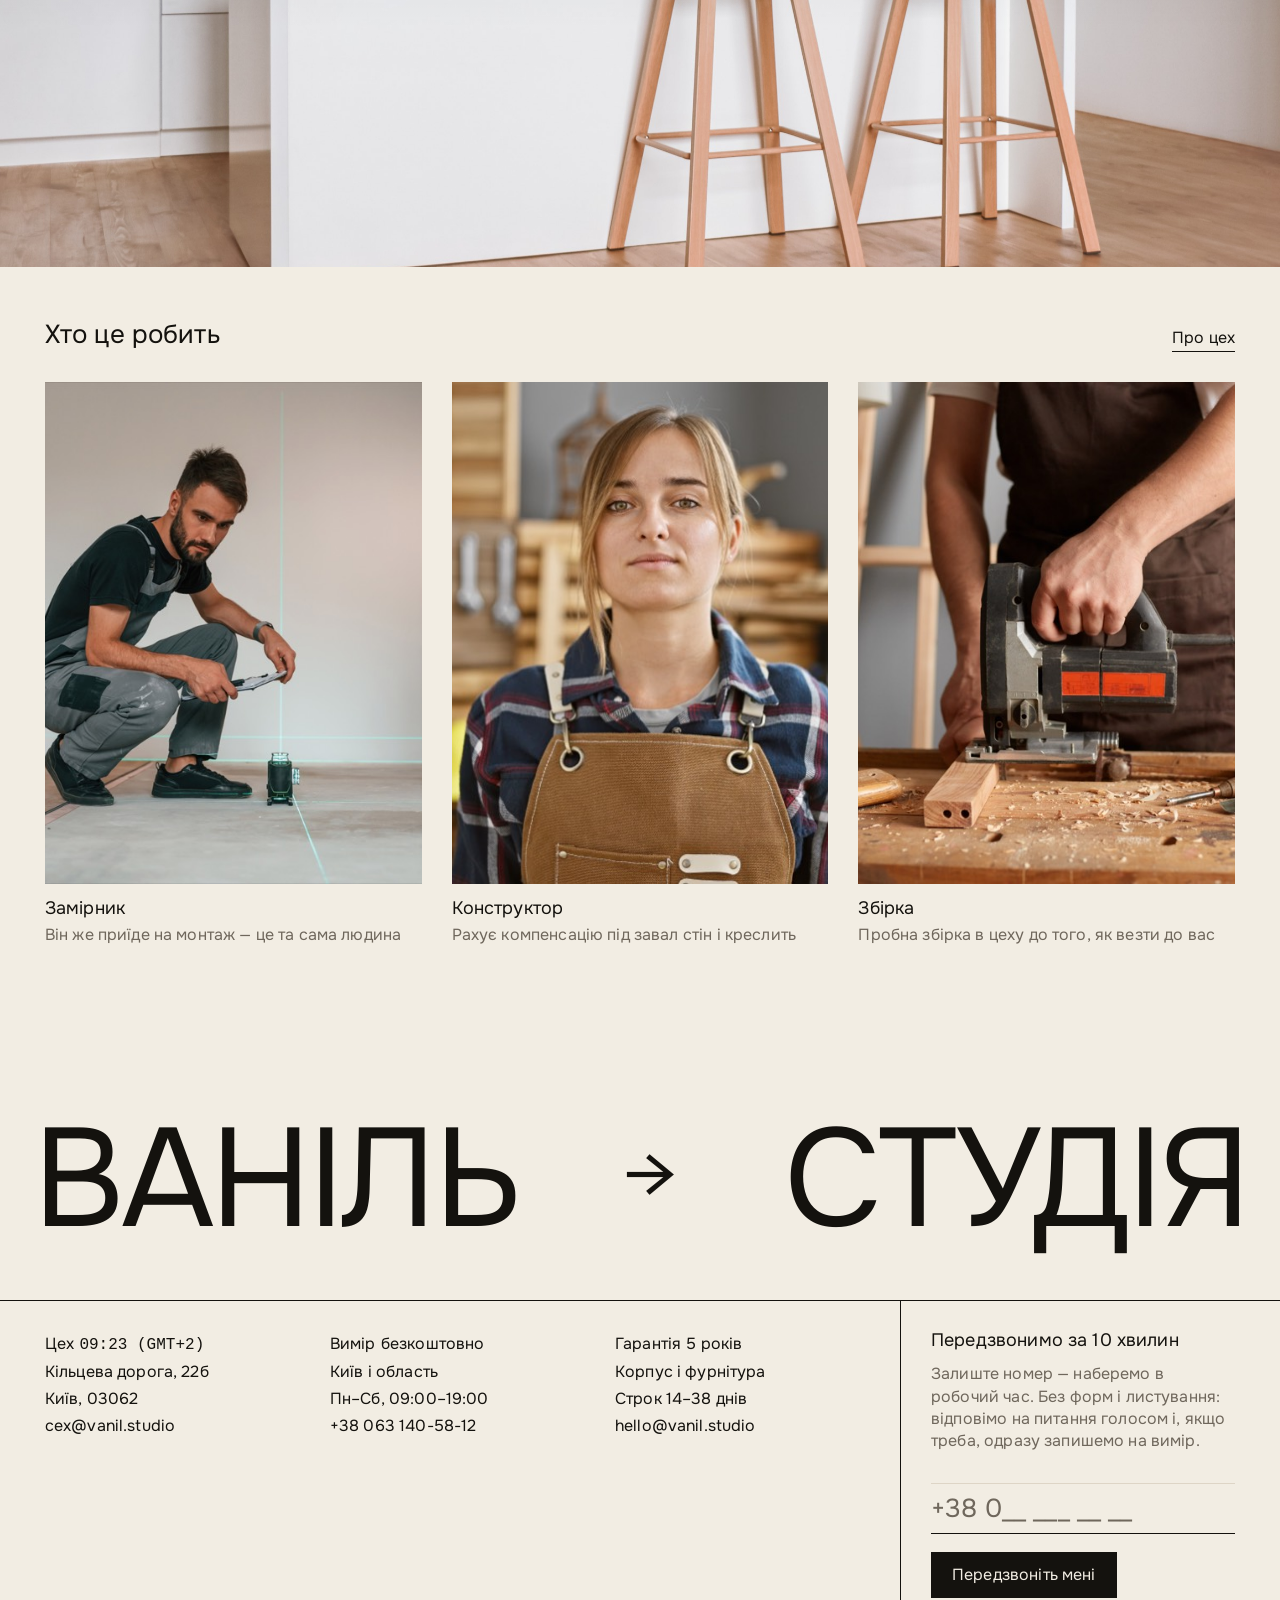
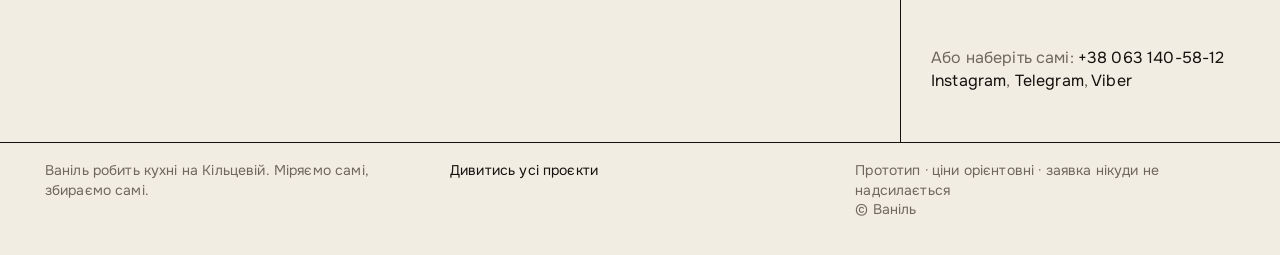
==== commit ab923f27: "Заявна секція: дві смуги, що перетинаються, від краю до краю Було чотири паралельні лінії, які виход" ====
--- a/index.html
+++ b/index.html
@@ -59,16 +59,12 @@
   <svg class="claim__art" viewBox="0 0 1140 440" fill="none" preserveAspectRatio="none"
        focusable="false">
     <g class="claim__base">
-      <path d="M-20 300H150c40 0 70-30 70-70V170c0-40 30-70 70-70h360c40 0 70-30 70-70V-30"/>
-      <path d="M-20 356H214c40 0 70-30 70-70V226c0-40 30-70 70-70h360c40 0 70-30 70-70V-30"/>
-      <path d="M-20 412H278c40 0 70-30 70-70V282c0-40 30-70 70-70h360c40 0 70-30 70-70V-30"/>
-      <path d="M-20 468H342c40 0 70-30 70-70V338c0-40 30-70 70-70h360c40 0 70-30 70-70V-30"/>
+      <path d="M-20 200H560a50 50 0 0 1 50 50V270a50 50 0 0 0 50 50H1160"/>
+      <path d="M-20 300H460a50 50 0 0 0 50-50V170a50 50 0 0 1 50-50H1160"/>
     </g>
     <g class="claim__flow">
-      <path pathLength="1" style="--i:0" d="M-20 300H150c40 0 70-30 70-70V170c0-40 30-70 70-70h360c40 0 70-30 70-70V-30"/>
-      <path pathLength="1" style="--i:1" d="M-20 356H214c40 0 70-30 70-70V226c0-40 30-70 70-70h360c40 0 70-30 70-70V-30"/>
-      <path pathLength="1" style="--i:2" d="M-20 412H278c40 0 70-30 70-70V282c0-40 30-70 70-70h360c40 0 70-30 70-70V-30"/>
-      <path pathLength="1" style="--i:3" d="M-20 468H342c40 0 70-30 70-70V338c0-40 30-70 70-70h360c40 0 70-30 70-70V-30"/>
+      <path pathLength="1" style="--i:0" d="M-20 200H560a50 50 0 0 1 50 50V270a50 50 0 0 0 50 50H1160"/>
+      <path pathLength="1" style="--i:1" d="M-20 300H460a50 50 0 0 0 50-50V170a50 50 0 0 1 50-50H1160"/>
     </g>
   </svg>
   </div>
--- a/assets/style.css
+++ b/assets/style.css
@@ -204,7 +204,9 @@
    тобто починаються рівно там, де закінчується заголовок, і тримаються там
    самі, хоч би як змінився кегль. Поля перекриваються, щоб лінії йшли
    від краю до краю. */
-.claim__artwrap{grid-row:2 / 4;grid-column:1;position:relative;z-index:-1;
+/* тільки рядок 2 — порожній просвіт між заголовком і абзацом. Раніше смуга
+   тяглася до рядка 3 і лінії проходили під текстом футера. */
+.claim__artwrap{grid-row:2;grid-column:1;position:relative;z-index:-1;
                 width:calc(100% + var(--g) * 2);margin-inline:calc(var(--g) * -1)}
 .claim__art{position:absolute;inset:0;width:100%;height:100%;
             fill:none;stroke:var(--k);stroke-width:1.5;
@@ -215,7 +217,7 @@
    а не пікселями, і однаково лягає на лінії різної довжини.
    --flow веде скрол (app.js), --i розводить лінії в часі. */
 .claim__flow path{opacity:.8;stroke-dasharray:.34 .66;
-                  stroke-dashoffset:calc(1.34 - var(--flow,0) * 1.7 + var(--i,0) * .09)}
+                  stroke-dashoffset:calc(1.34 - var(--flow,0) * 1.7 + var(--i,0) * .16)}
 
 .claim__foot{grid-row:3;grid-column:1;justify-self:end;max-width:46ch;
              display:flex;flex-direction:column;gap:var(--s-sm);align-items:flex-start}
@@ -338,7 +340,7 @@
 .rcard{flex:0 0 clamp(272px,26vw,376px);scroll-snap-align:center;
        display:flex;flex-direction:column;gap:var(--s-sm);
        background:var(--w);color:var(--k);padding:20px;min-height:440px;
-       border-radius:12px;overflow:hidden}
+       border-radius:5px;overflow:hidden}
 .rcard__top{display:flex;align-items:flex-start;gap:14px}
 .rcard__tag{font-size:12px;line-height:1.1;letter-spacing:.14em;text-transform:uppercase;
             color:var(--grey);background:var(--tint);padding:5px 8px;border-radius:0}
